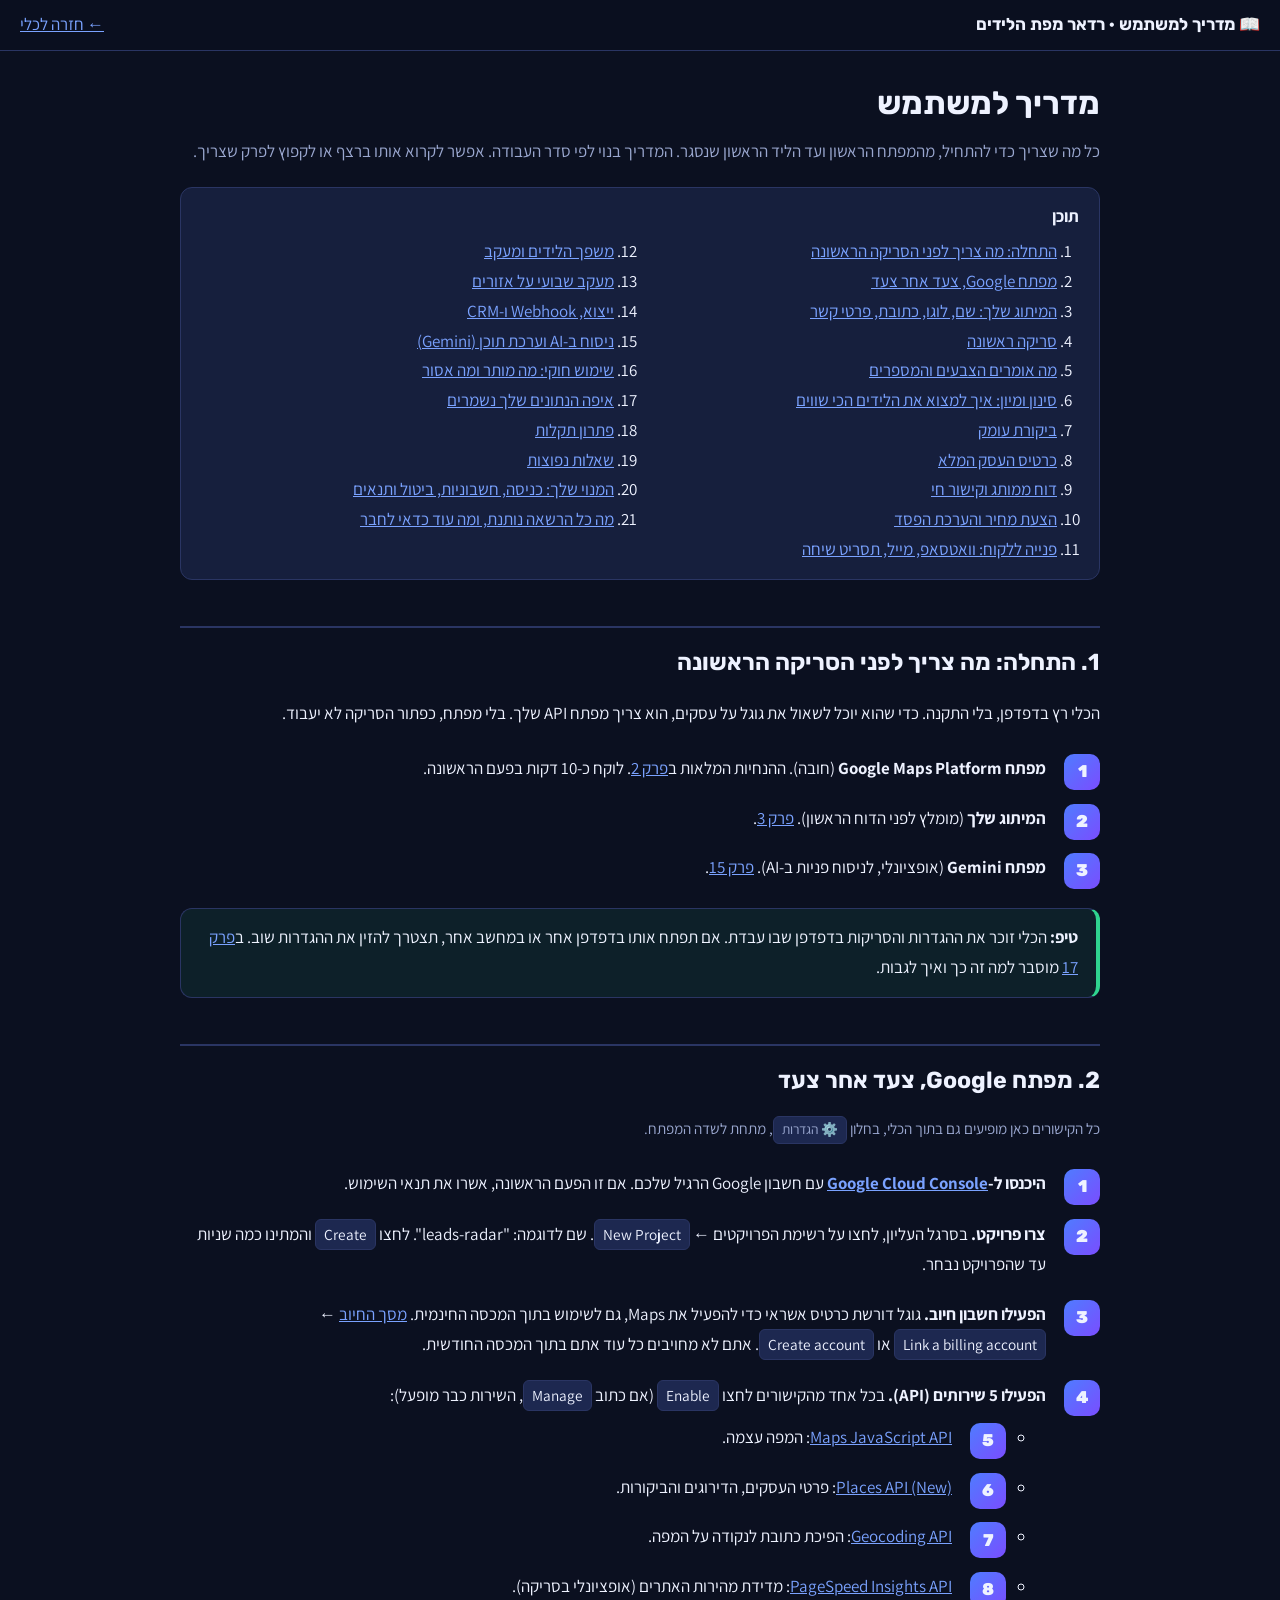
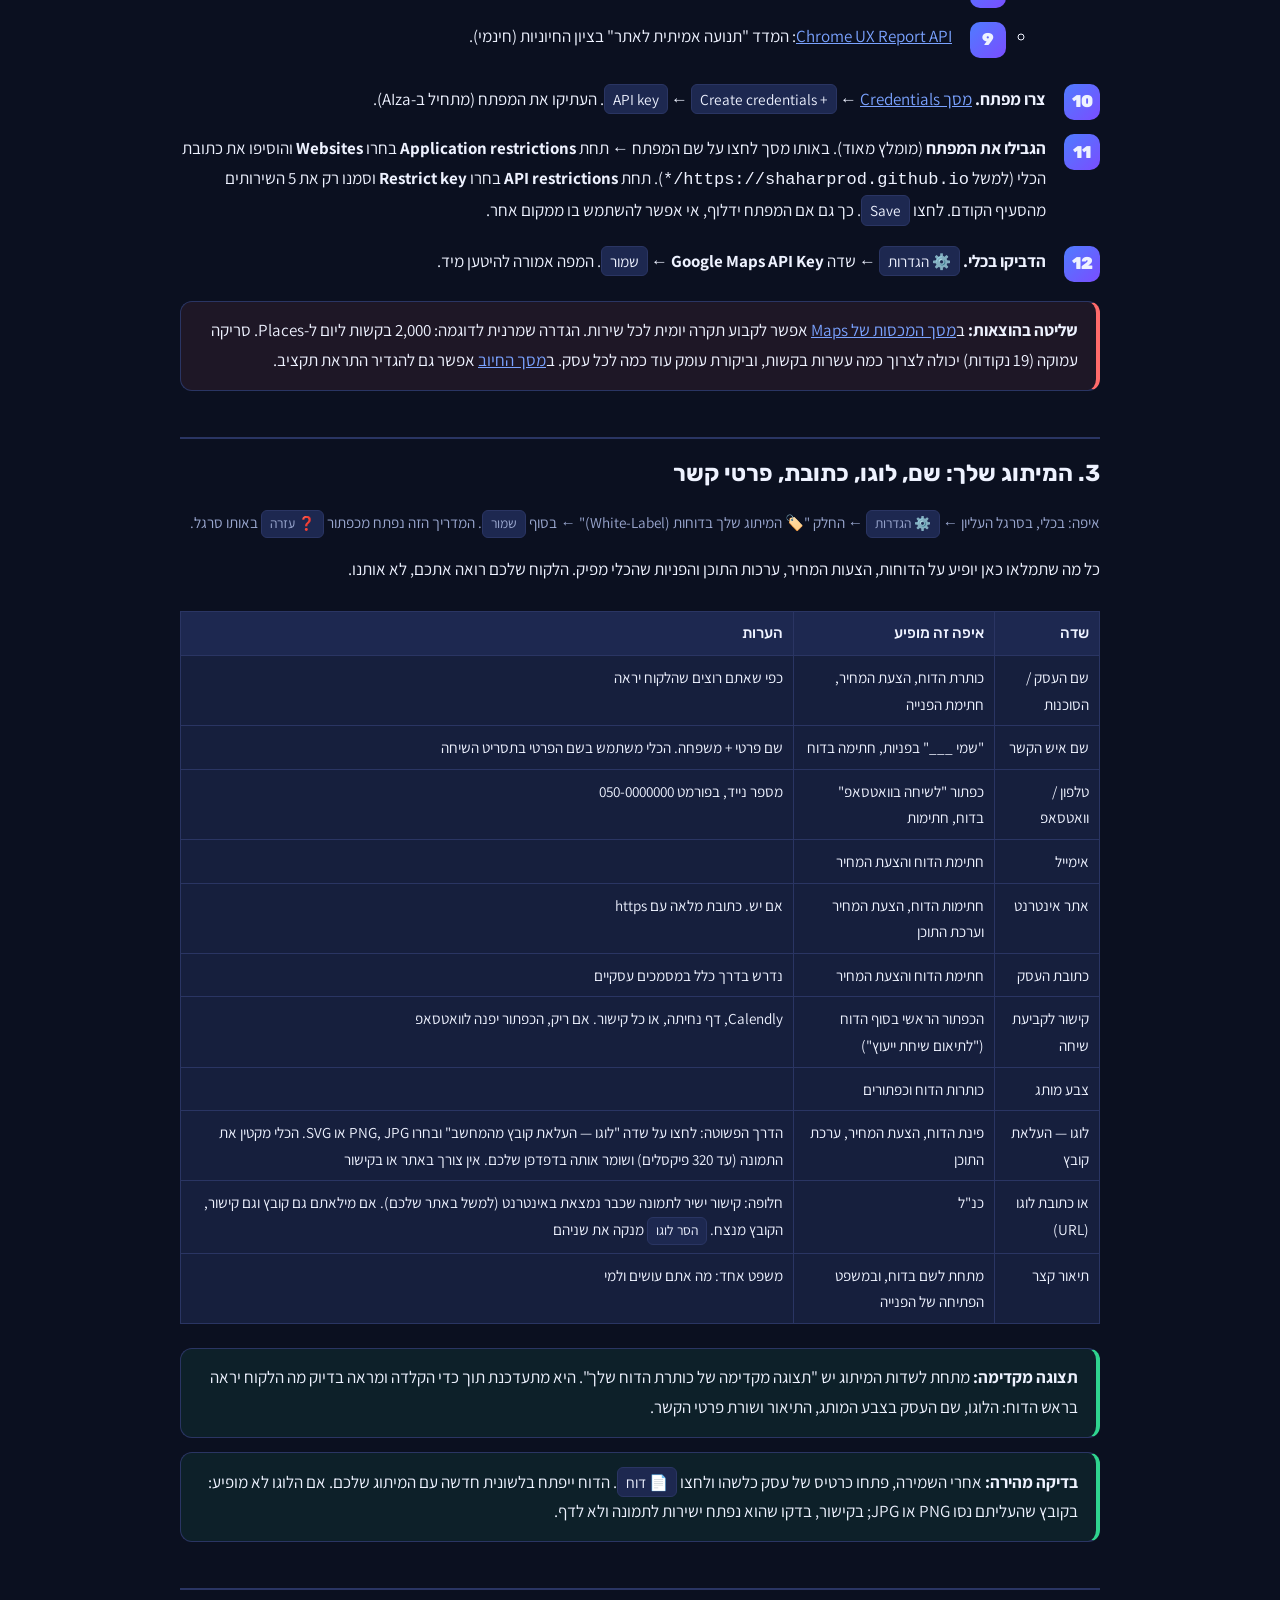
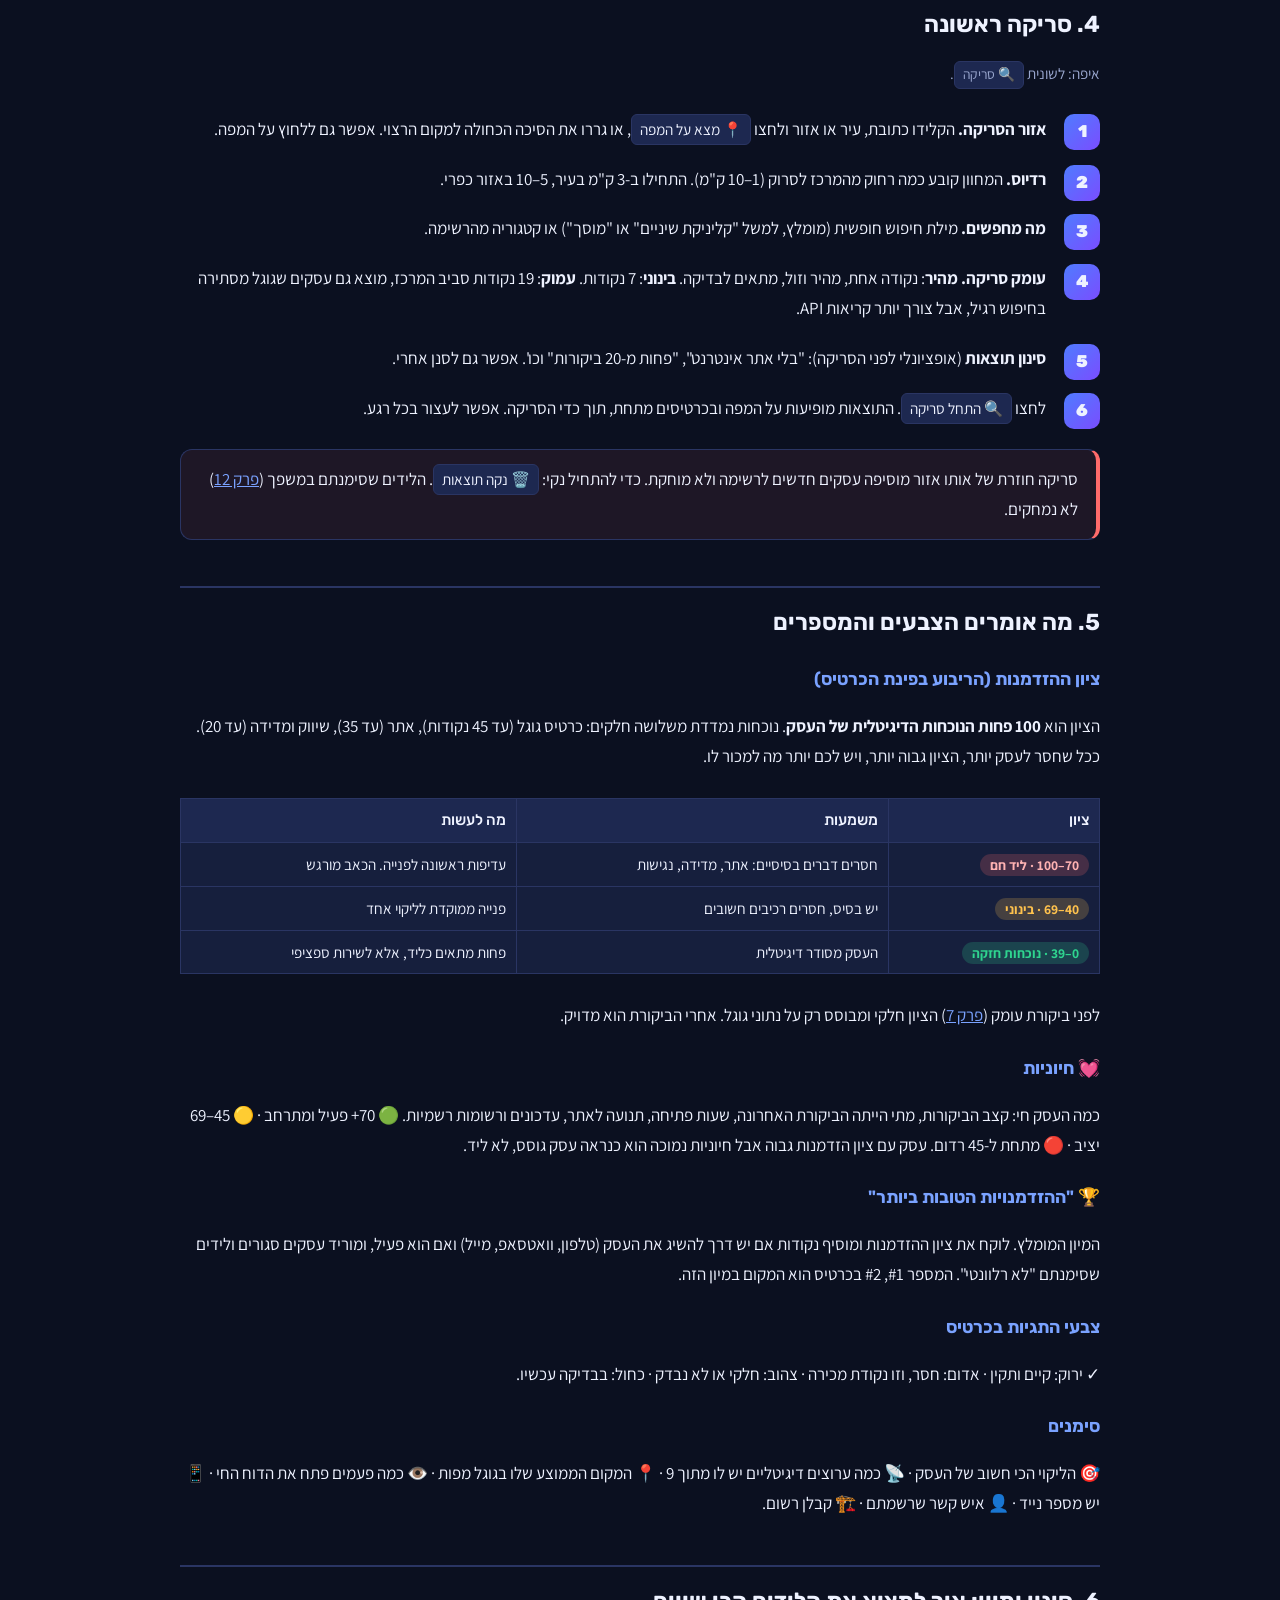
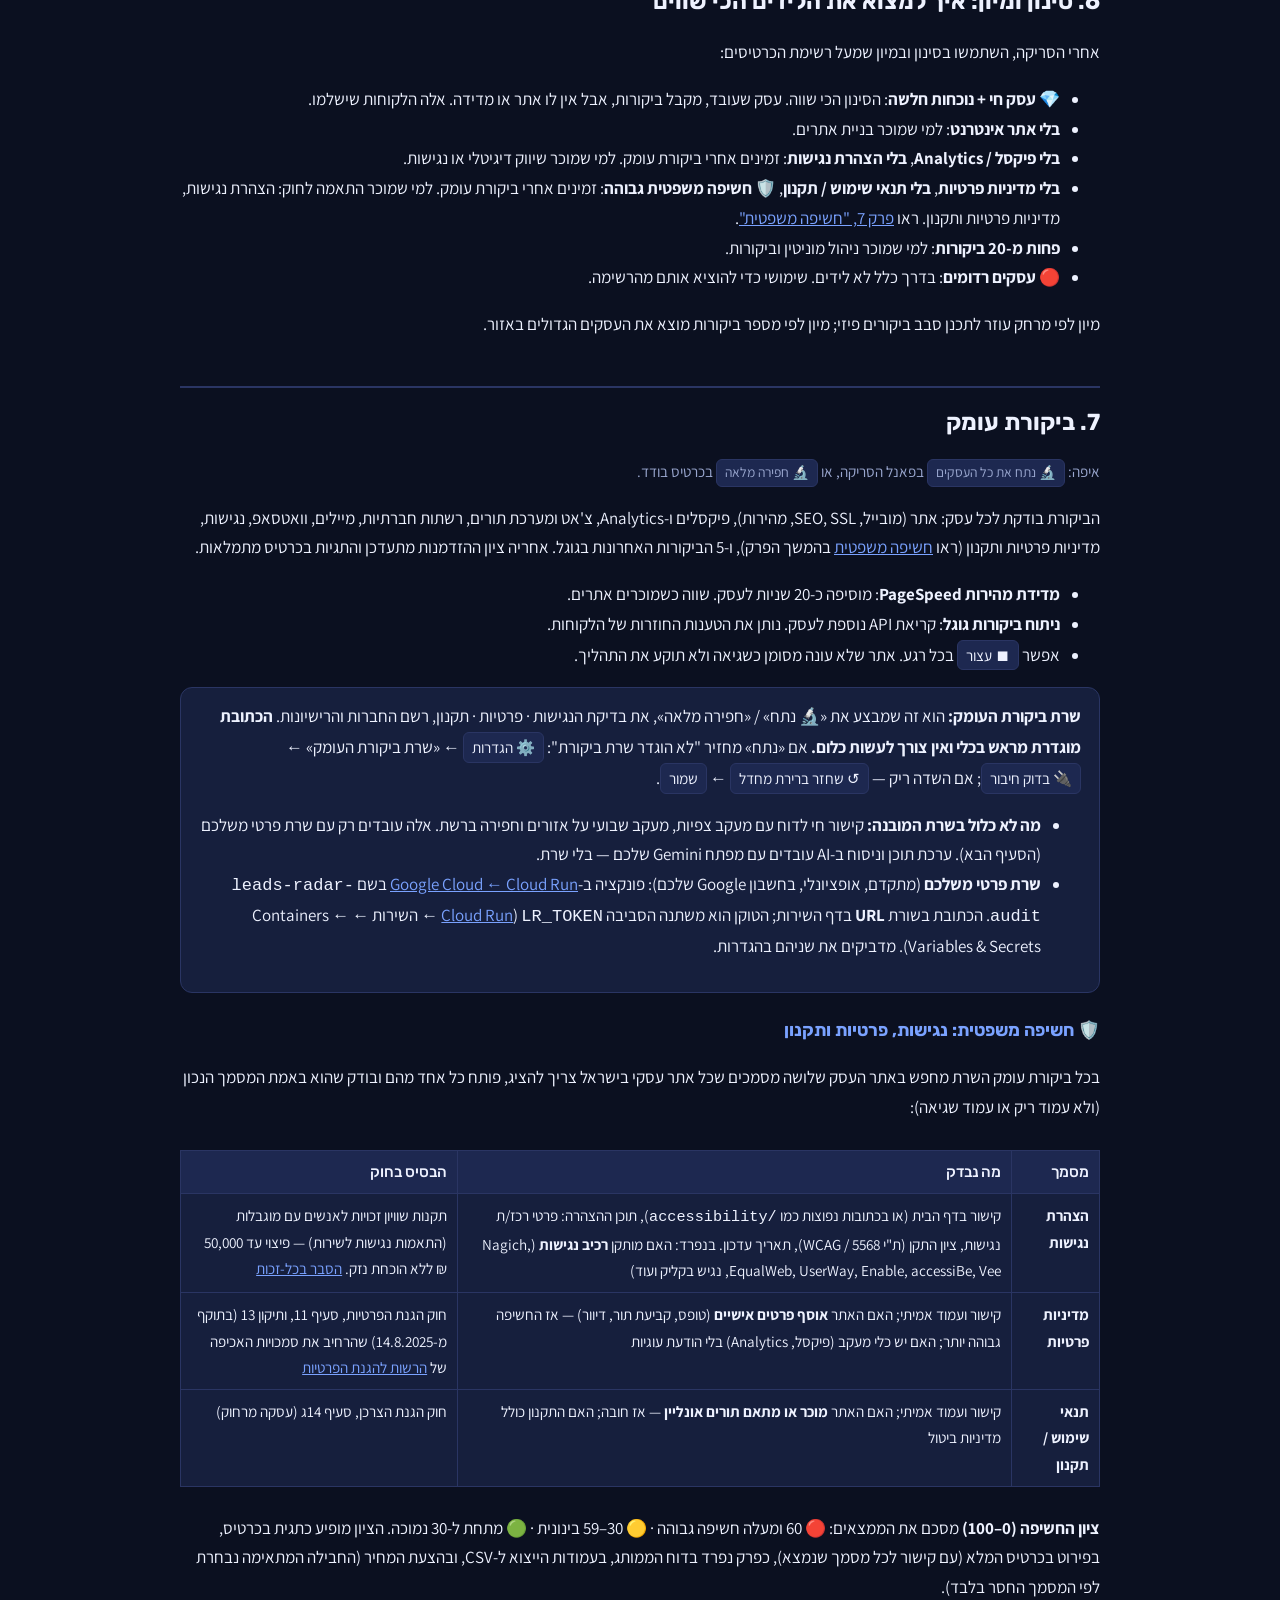
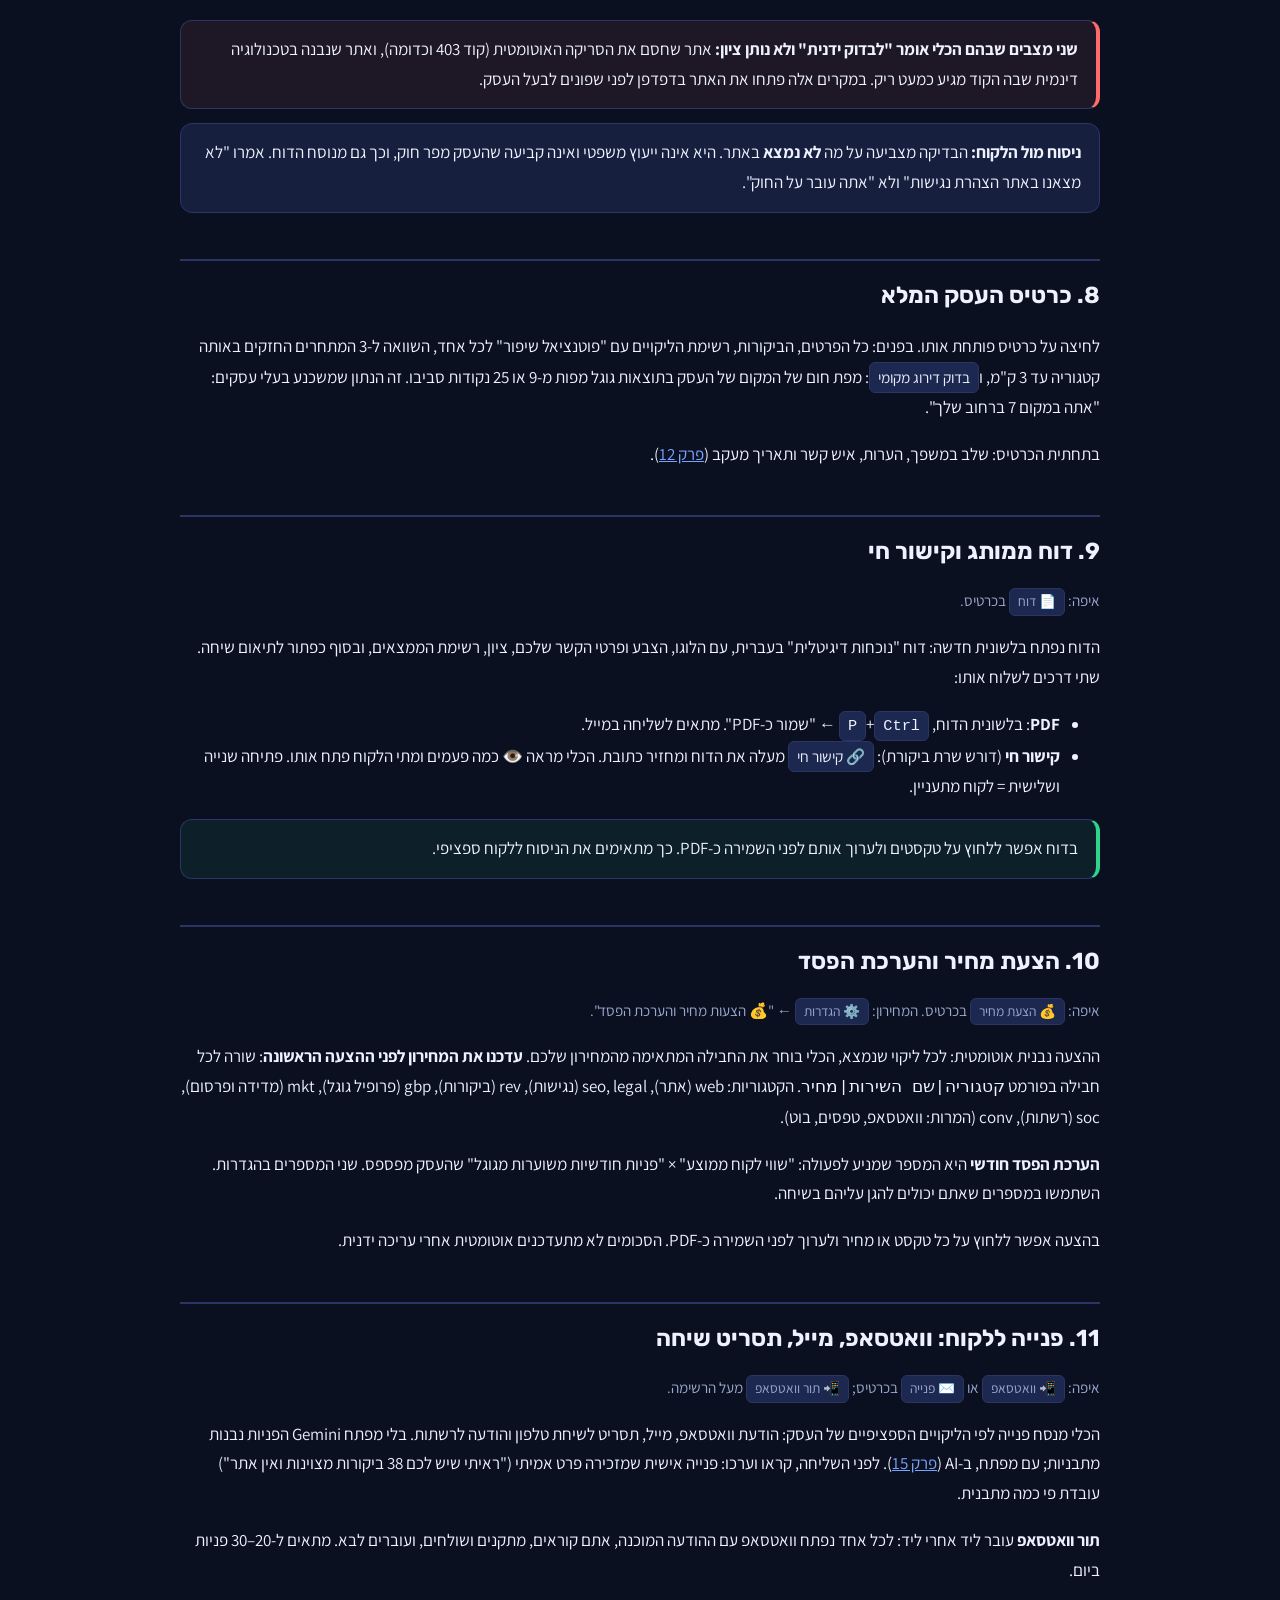
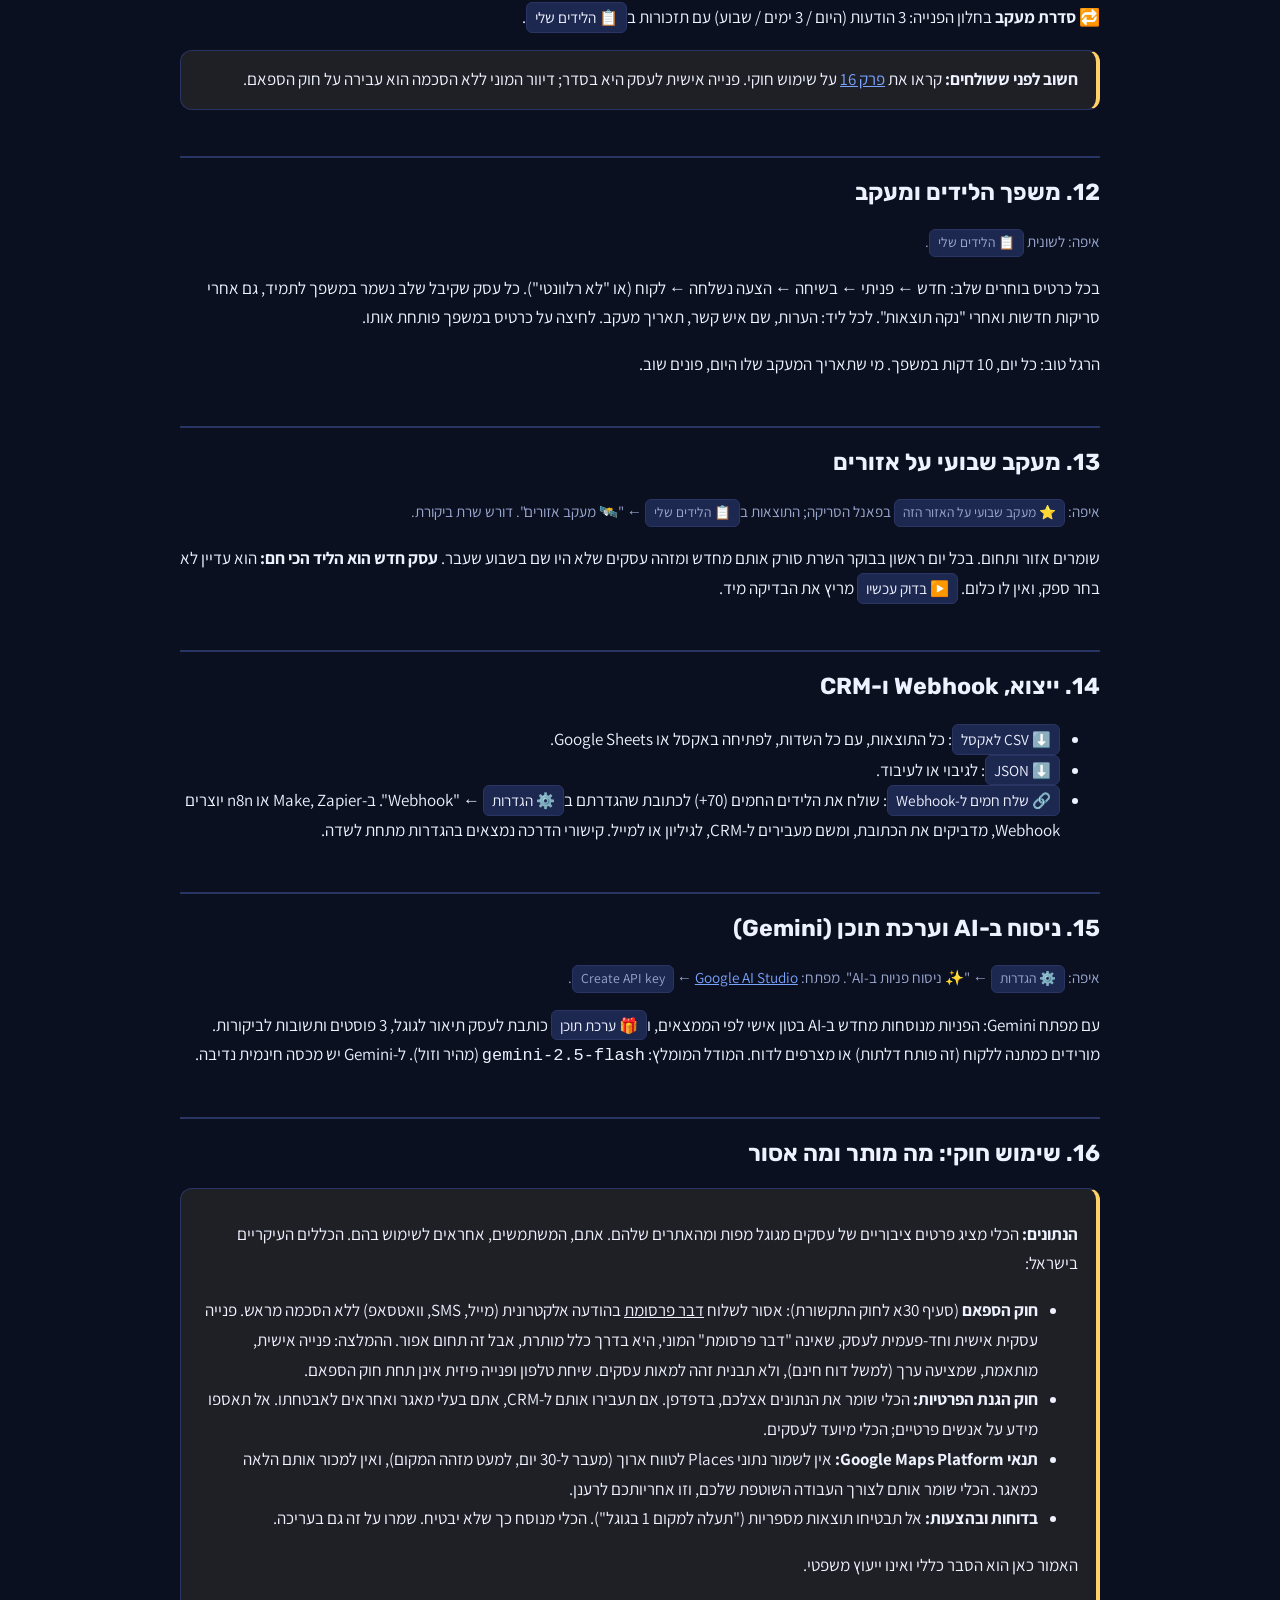
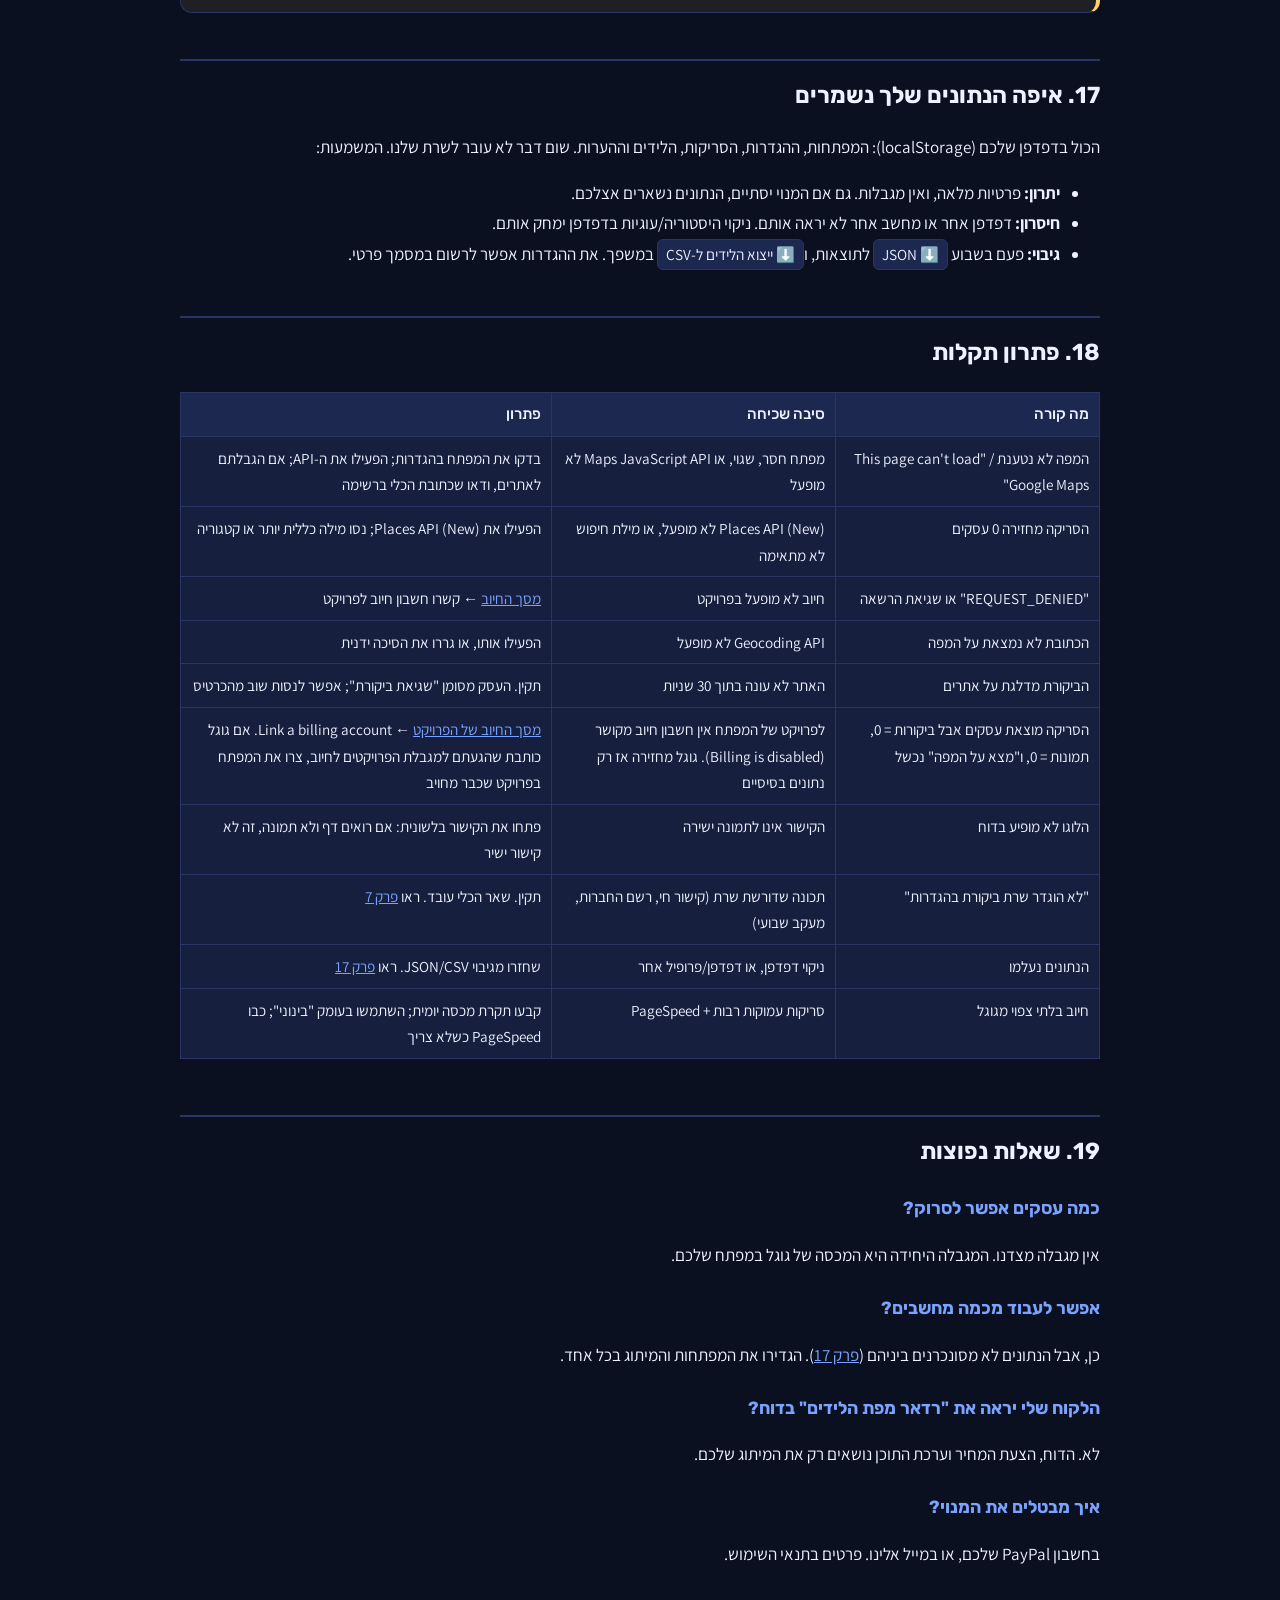
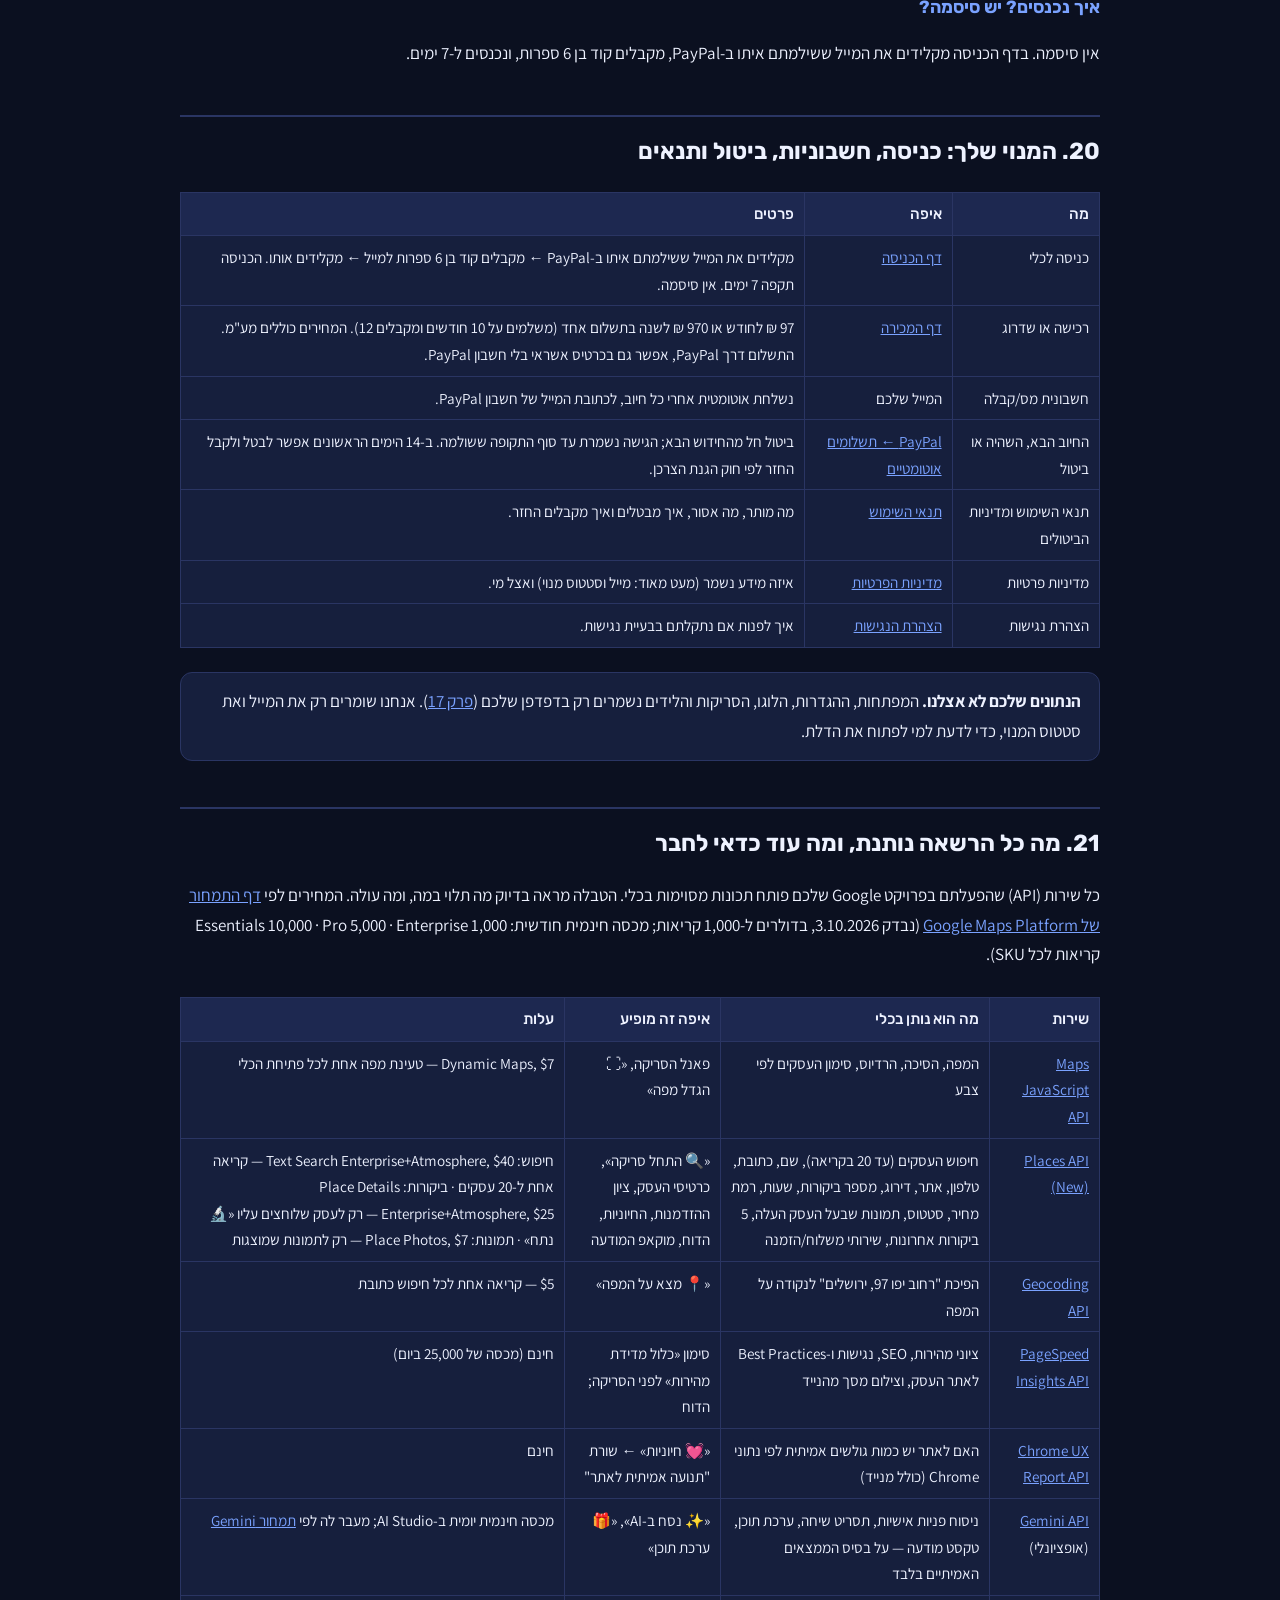
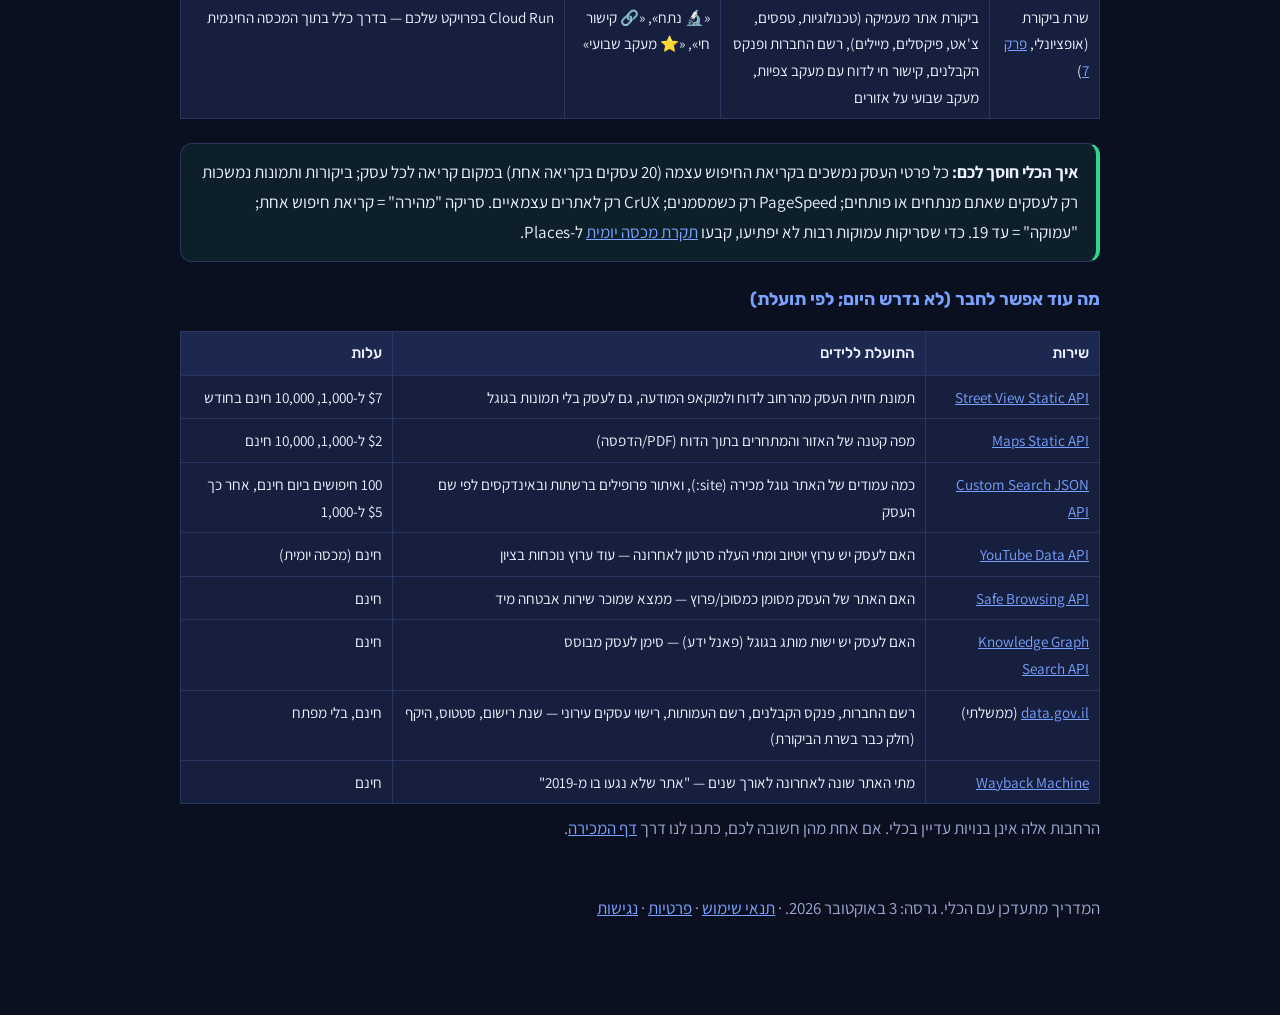
==== help.html @ a4ab04d0 "Settings: no customer tokens - token field moved under 'private server (advanced)', wording for live" ====
<!DOCTYPE html>
<html lang="he" dir="rtl">
<head>
<meta charset="UTF-8">
<meta name="viewport" content="width=device-width, initial-scale=1">
<title>מדריך למשתמש — רדאר מפת הלידים</title>
<link href="https://fonts.googleapis.com/css2?family=Rubik:wght@500;700;900&family=Assistant:wght@400;600;700&display=swap" rel="stylesheet">
<style>
:root{--bg:#0b1020;--bg2:#121935;--card:#161f3d;--card2:#1d2850;--line:#2a3563;--txt:#eef2ff;--mut:#9aa7cf;--acc:#4f7cff;--acc2:#7aa2ff;--good:#2fd48f;--warn:#ffc24d;--bad:#ff6b6b;--gold:#ffd166}
*{box-sizing:border-box}html{scroll-behavior:smooth}
body{margin:0;background:var(--bg);color:var(--txt);font-family:"Assistant","Segoe UI",Arial,sans-serif;font-size:17px;line-height:1.75}
a{color:var(--acc2)}
.wrap{max-width:960px;margin:0 auto;padding:24px 20px 80px}
h1{font-family:"Rubik";font-size:2rem;margin:0 0 6px}
h2{font-family:"Rubik";font-size:1.45rem;margin:46px 0 10px;padding-top:14px;border-top:2px solid var(--line)}
h3{font-family:"Rubik";font-size:1.1rem;margin:22px 0 6px;color:var(--acc2)}
.sub{color:var(--mut);margin:0 0 18px}
nav.toc{background:var(--card);border:1px solid var(--line);border-radius:12px;padding:14px 20px;margin:20px 0 10px}
nav.toc ol{margin:6px 0 0;padding-inline-start:22px;columns:2;column-gap:30px}
nav.toc li{break-inside:avoid}
.box{background:var(--card);border:1px solid var(--line);border-radius:12px;padding:14px 18px;margin:14px 0}
.tip{border-inline-start:4px solid var(--good);background:rgba(47,212,143,.08)}
.warn{border-inline-start:4px solid var(--bad);background:rgba(255,107,107,.08)}
.law{border-inline-start:4px solid var(--gold);background:rgba(255,209,102,.08)}
kbd,.btn{display:inline-block;padding:1px 8px;border:1px solid var(--line);border-radius:6px;background:var(--card2);font-size:.9em;white-space:nowrap}
.where{color:var(--mut);font-size:.95rem}
table{width:100%;border-collapse:collapse;background:var(--card);font-size:.95rem;margin:10px 0}
th,td{border:1px solid var(--line);padding:8px 10px;text-align:right;vertical-align:top}
th{background:var(--card2);font-family:"Rubik";font-weight:500}
.scroll{overflow-x:auto}
.pill{padding:2px 10px;border-radius:999px;font-size:.85rem;font-weight:700}
.pill.r{background:rgba(255,107,107,.2);color:#ffb3b3}.pill.y{background:rgba(255,194,77,.2);color:var(--warn)}.pill.g{background:rgba(47,212,143,.2);color:var(--good)}
ol.steps{counter-reset:s;list-style:none;padding:0}
ol.steps li{position:relative;padding:8px 54px 8px 0;margin:4px 0}
ol.steps li::before{counter-increment:s;content:counter(s);position:absolute;right:0;top:8px;width:36px;height:36px;border-radius:10px;background:linear-gradient(135deg,#4f7cff,#7a4dff);display:grid;place-items:center;font-family:"Rubik";font-weight:900}
.top{position:sticky;top:0;background:rgba(11,16,32,.9);backdrop-filter:blur(8px);border-bottom:1px solid var(--line);padding:10px 20px;display:flex;justify-content:space-between;align-items:center;z-index:5}
.top b{font-family:"Rubik"}
@media (max-width:600px){nav.toc ol{columns:1}}
@media print{body{background:#fff;color:#111}.top{display:none}.box{border:1px solid #ccc}}
</style>
</head>
<body>
<div class="top"><b>📖 מדריך למשתמש · רדאר מפת הלידים</b><a href="./" target="_top">← חזרה לכלי</a></div>
<div class="wrap">
<h1>מדריך למשתמש</h1>
<p class="sub">כל מה שצריך כדי להתחיל, מהמפתח הראשון ועד הליד הראשון שנסגר. המדריך בנוי לפי סדר העבודה. אפשר לקרוא אותו ברצף או לקפוץ לפרק שצריך.</p>

<nav class="toc"><strong>תוכן</strong><ol>
<li><a href="#start">התחלה: מה צריך לפני הסריקה הראשונה</a></li>
<li><a href="#keys">מפתח Google, צעד אחר צעד</a></li>
<li><a href="#brand">המיתוג שלך: שם, לוגו, כתובת, פרטי קשר</a></li>
<li><a href="#scan">סריקה ראשונה</a></li>
<li><a href="#legend">מה אומרים הצבעים והמספרים</a></li>
<li><a href="#filters">סינון ומיון: איך למצוא את הלידים הכי שווים</a></li>
<li><a href="#audit">ביקורת עומק</a></li>
<li><a href="#card">כרטיס העסק המלא</a></li>
<li><a href="#report">דוח ממותג וקישור חי</a></li>
<li><a href="#quote">הצעת מחיר והערכת הפסד</a></li>
<li><a href="#outreach">פנייה ללקוח: וואטסאפ, מייל, תסריט שיחה</a></li>
<li><a href="#funnel">משפך הלידים ומעקב</a></li>
<li><a href="#weekly">מעקב שבועי על אזורים</a></li>
<li><a href="#export">ייצוא, Webhook ו-CRM</a></li>
<li><a href="#ai">ניסוח ב-AI וערכת תוכן (Gemini)</a></li>
<li><a href="#law">שימוש חוקי: מה מותר ומה אסור</a></li>
<li><a href="#data">איפה הנתונים שלך נשמרים</a></li>
<li><a href="#trouble">פתרון תקלות</a></li>
<li><a href="#faq">שאלות נפוצות</a></li>
<li><a href="#account">המנוי שלך: כניסה, חשבוניות, ביטול ותנאים</a></li>
<li><a href="#apis">מה כל הרשאה נותנת, ומה עוד כדאי לחבר</a></li>
</ol></nav>

<h2 id="start">1. התחלה: מה צריך לפני הסריקה הראשונה</h2>
<p>הכלי רץ בדפדפן, בלי התקנה. כדי שהוא יוכל לשאול את גוגל על עסקים, הוא צריך מפתח API שלך. בלי מפתח, כפתור הסריקה לא יעבוד.</p>
<ol class="steps">
<li><b>מפתח Google Maps Platform</b> (חובה). ההנחיות המלאות ב<a href="#keys">פרק 2</a>. לוקח כ-10 דקות בפעם הראשונה.</li>
<li><b>המיתוג שלך</b> (מומלץ לפני הדוח הראשון). <a href="#brand">פרק 3</a>.</li>
<li><b>מפתח Gemini</b> (אופציונלי, לניסוח פניות ב-AI). <a href="#ai">פרק 15</a>.</li>
</ol>
<div class="box tip"><b>טיפ:</b> הכלי זוכר את ההגדרות והסריקות בדפדפן שבו עבדת. אם תפתח אותו בדפדפן אחר או במחשב אחר, תצטרך להזין את ההגדרות שוב. ב<a href="#data">פרק 17</a> מוסבר למה זה כך ואיך לגבות.</div>

<h2 id="keys">2. מפתח Google, צעד אחר צעד</h2>
<p class="where">כל הקישורים כאן מופיעים גם בתוך הכלי, בחלון <span class="btn">⚙️ הגדרות</span>, מתחת לשדה המפתח.</p>
<ol class="steps">
<li><b>היכנסו ל-<a href="https://console.cloud.google.com/" target="_blank" rel="noopener">Google Cloud Console</a></b> עם חשבון Google הרגיל שלכם. אם זו הפעם הראשונה, אשרו את תנאי השימוש.</li>
<li><b>צרו פרויקט.</b> בסרגל העליון, לחצו על רשימת הפרויקטים ← <span class="btn">New Project</span>. שם לדוגמה: "leads-radar". לחצו <span class="btn">Create</span> והמתינו כמה שניות עד שהפרויקט נבחר.</li>
<li><b>הפעילו חשבון חיוב.</b> גוגל דורשת כרטיס אשראי כדי להפעיל את Maps, גם לשימוש בתוך המכסה החינמית. <a href="https://console.cloud.google.com/billing" target="_blank" rel="noopener">מסך החיוב</a> ← <span class="btn">Link a billing account</span> או <span class="btn">Create account</span>. אתם לא מחויבים כל עוד אתם בתוך המכסה החודשית.</li>
<li><b>הפעילו 5 שירותים (API).</b> בכל אחד מהקישורים לחצו <span class="btn">Enable</span> (אם כתוב <span class="btn">Manage</span>, השירות כבר מופעל):
  <ul>
  <li><a href="https://console.cloud.google.com/apis/library/maps-backend.googleapis.com" target="_blank" rel="noopener">Maps JavaScript API</a>: המפה עצמה.</li>
  <li><a href="https://console.cloud.google.com/apis/library/places.googleapis.com" target="_blank" rel="noopener">Places API (New)</a>: פרטי העסקים, הדירוגים והביקורות.</li>
  <li><a href="https://console.cloud.google.com/apis/library/geocoding-backend.googleapis.com" target="_blank" rel="noopener">Geocoding API</a>: הפיכת כתובת לנקודה על המפה.</li>
  <li><a href="https://console.cloud.google.com/apis/library/pagespeedonline.googleapis.com" target="_blank" rel="noopener">PageSpeed Insights API</a>: מדידת מהירות האתרים (אופציונלי בסריקה).</li>
  <li><a href="https://console.cloud.google.com/apis/library/chromeuxreport.googleapis.com" target="_blank" rel="noopener">Chrome UX Report API</a>: המדד "תנועה אמיתית לאתר" בציון החיוניות (חינמי).</li>
  </ul></li>
<li><b>צרו מפתח.</b> <a href="https://console.cloud.google.com/apis/credentials" target="_blank" rel="noopener">מסך Credentials</a> ← <span class="btn">+ Create credentials</span> ← <span class="btn">API key</span>. העתיקו את המפתח (מתחיל ב-AIza).</li>
<li><b>הגבילו את המפתח</b> (מומלץ מאוד). באותו מסך לחצו על שם המפתח ← תחת <b>Application restrictions</b> בחרו <b>Websites</b> והוסיפו את כתובת הכלי (למשל <code>https://shaharprod.github.io/*</code>). תחת <b>API restrictions</b> בחרו <b>Restrict key</b> וסמנו רק את 5 השירותים מהסעיף הקודם. לחצו <span class="btn">Save</span>. כך גם אם המפתח ידלוף, אי אפשר להשתמש בו ממקום אחר.</li>
<li><b>הדביקו בכלי.</b> <span class="btn">⚙️ הגדרות</span> ← שדה <b>Google Maps API Key</b> ← <span class="btn">שמור</span>. המפה אמורה להיטען מיד.</li>
</ol>
<div class="box warn"><b>שליטה בהוצאות:</b> ב<a href="https://console.cloud.google.com/google/maps-apis/quotas" target="_blank" rel="noopener">מסך המכסות של Maps</a> אפשר לקבוע תקרה יומית לכל שירות. הגדרה שמרנית לדוגמה: 2,000 בקשות ליום ל-Places. סריקה עמוקה (19 נקודות) יכולה לצרוך כמה עשרות בקשות, וביקורת עומק עוד כמה לכל עסק. ב<a href="https://console.cloud.google.com/billing" target="_blank" rel="noopener">מסך החיוב</a> אפשר גם להגדיר התראת תקציב.</div>

<h2 id="brand">3. המיתוג שלך: שם, לוגו, כתובת, פרטי קשר</h2>
<p class="where">איפה: בכלי, בסרגל העליון ← <span class="btn">⚙️ הגדרות</span> ← החלק "🏷️ המיתוג שלך בדוחות (White-Label)" ← בסוף <span class="btn">שמור</span>. המדריך הזה נפתח מכפתור <span class="btn">❓ עזרה</span> באותו סרגל.</p>
<p>כל מה שתמלאו כאן יופיע על הדוחות, הצעות המחיר, ערכות התוכן והפניות שהכלי מפיק. הלקוח שלכם רואה אתכם, לא אותנו.</p>
<div class="scroll"><table>
<tr><th>שדה</th><th>איפה זה מופיע</th><th>הערות</th></tr>
<tr><td>שם העסק / הסוכנות</td><td>כותרת הדוח, הצעת המחיר, חתימת הפנייה</td><td>כפי שאתם רוצים שהלקוח יראה</td></tr>
<tr><td>שם איש הקשר</td><td>"שמי ___" בפניות, חתימה בדוח</td><td>שם פרטי + משפחה. הכלי משתמש בשם הפרטי בתסריט השיחה</td></tr>
<tr><td>טלפון / וואטסאפ</td><td>כפתור "לשיחה בוואטסאפ" בדוח, חתימות</td><td>מספר נייד, בפורמט 050-0000000</td></tr>
<tr><td>אימייל</td><td>חתימת הדוח והצעת המחיר</td><td></td></tr>
<tr><td>אתר אינטרנט</td><td>חתימות הדוח, הצעת המחיר וערכת התוכן</td><td>אם יש. כתובת מלאה עם https</td></tr>
<tr><td>כתובת העסק</td><td>חתימת הדוח והצעת המחיר</td><td>נדרש בדרך כלל במסמכים עסקיים</td></tr>
<tr><td>קישור לקביעת שיחה</td><td>הכפתור הראשי בסוף הדוח ("לתיאום שיחת ייעוץ")</td><td>Calendly, דף נחיתה, או כל קישור. אם ריק, הכפתור יפנה לוואטסאפ</td></tr>
<tr><td>צבע מותג</td><td>כותרות הדוח וכפתורים</td><td></td></tr>
<tr><td>לוגו — העלאת קובץ</td><td>פינת הדוח, הצעת המחיר, ערכת התוכן</td><td>הדרך הפשוטה: לחצו על שדה "לוגו — העלאת קובץ מהמחשב" ובחרו PNG, JPG או SVG. הכלי מקטין את התמונה (עד 320 פיקסלים) ושומר אותה בדפדפן שלכם. אין צורך באתר או בקישור</td></tr>
<tr><td>או כתובת לוגו (URL)</td><td>כנ"ל</td><td>חלופה: קישור ישיר לתמונה שכבר נמצאת באינטרנט (למשל באתר שלכם). אם מילאתם גם קובץ וגם קישור, הקובץ מנצח. <span class="btn">הסר לוגו</span> מנקה את שניהם</td></tr>
<tr><td>תיאור קצר</td><td>מתחת לשם בדוח, ובמשפט הפתיחה של הפנייה</td><td>משפט אחד: מה אתם עושים ולמי</td></tr>
</table></div>
<div class="box tip"><b>תצוגה מקדימה:</b> מתחת לשדות המיתוג יש "תצוגה מקדימה של כותרת הדוח שלך". היא מתעדכנת תוך כדי הקלדה ומראה בדיוק מה הלקוח יראה בראש הדוח: הלוגו, שם העסק בצבע המותג, התיאור ושורת פרטי הקשר.</div>
<div class="box tip"><b>בדיקה מהירה:</b> אחרי השמירה, פתחו כרטיס של עסק כלשהו ולחצו <span class="btn">📄 דוח</span>. הדוח ייפתח בלשונית חדשה עם המיתוג שלכם. אם הלוגו לא מופיע: בקובץ שהעליתם נסו PNG או JPG; בקישור, בדקו שהוא נפתח ישירות לתמונה ולא לדף.</div>

<h2 id="scan">4. סריקה ראשונה</h2>
<p class="where">איפה: לשונית <span class="btn">🔍 סריקה</span>.</p>
<ol class="steps">
<li><b>אזור הסריקה.</b> הקלידו כתובת, עיר או אזור ולחצו <span class="btn">📍 מצא על המפה</span>, או גררו את הסיכה הכחולה למקום הרצוי. אפשר גם ללחוץ על המפה.</li>
<li><b>רדיוס.</b> המחוון קובע כמה רחוק מהמרכז לסרוק (1–10 ק"מ). התחילו ב-3 ק"מ בעיר, 5–10 באזור כפרי.</li>
<li><b>מה מחפשים.</b> מילת חיפוש חופשית (מומלץ, למשל "קליניקת שיניים" או "מוסך") או קטגוריה מהרשימה.</li>
<li><b>עומק סריקה.</b> <b>מהיר</b>: נקודה אחת, מהיר וזול, מתאים לבדיקה. <b>בינוני</b>: 7 נקודות. <b>עמוק</b>: 19 נקודות סביב המרכז, מוצא גם עסקים שגוגל מסתירה בחיפוש רגיל, אבל צורך יותר קריאות API.</li>
<li><b>סינון תוצאות</b> (אופציונלי לפני הסריקה): "בלי אתר אינטרנט", "פחות מ-20 ביקורות" וכו'. אפשר גם לסנן אחרי.</li>
<li>לחצו <span class="btn">🔍 התחל סריקה</span>. התוצאות מופיעות על המפה ובכרטיסים מתחת, תוך כדי הסריקה. אפשר לעצור בכל רגע.</li>
</ol>
<div class="box warn">סריקה חוזרת של אותו אזור מוסיפה עסקים חדשים לרשימה ולא מוחקת. כדי להתחיל נקי: <span class="btn">🗑️ נקה תוצאות</span>. הלידים שסימנתם במשפך (<a href="#funnel">פרק 12</a>) לא נמחקים.</div>

<h2 id="legend">5. מה אומרים הצבעים והמספרים</h2>
<h3>ציון ההזדמנות (הריבוע בפינת הכרטיס)</h3>
<p>הציון הוא <b>100 פחות הנוכחות הדיגיטלית של העסק</b>. נוכחות נמדדת משלושה חלקים: כרטיס גוגל (עד 45 נקודות), אתר (עד 35), שיווק ומדידה (עד 20). ככל שחסר לעסק יותר, הציון גבוה יותר, ויש לכם יותר מה למכור לו.</p>
<div class="scroll"><table>
<tr><th>ציון</th><th>משמעות</th><th>מה לעשות</th></tr>
<tr><td><span class="pill r">70–100 · ליד חם</span></td><td>חסרים דברים בסיסיים: אתר, מדידה, נגישות</td><td>עדיפות ראשונה לפנייה. הכאב מורגש</td></tr>
<tr><td><span class="pill y">40–69 · בינוני</span></td><td>יש בסיס, חסרים רכיבים חשובים</td><td>פנייה ממוקדת לליקוי אחד</td></tr>
<tr><td><span class="pill g">0–39 · נוכחות חזקה</span></td><td>העסק מסודר דיגיטלית</td><td>פחות מתאים כליד, אלא לשירות ספציפי</td></tr>
</table></div>
<p>לפני ביקורת עומק (<a href="#audit">פרק 7</a>) הציון חלקי ומבוסס רק על נתוני גוגל. אחרי הביקורת הוא מדויק.</p>
<h3>💓 חיוניות</h3>
<p>כמה העסק חי: קצב הביקורות, מתי הייתה הביקורת האחרונה, שעות פתיחה, תנועה לאתר, עדכונים ורשומות רשמיות. 🟢 70+ פעיל ומתרחב · 🟡 45–69 יציב · 🔴 מתחת ל-45 רדום. עסק עם ציון הזדמנות גבוה אבל חיוניות נמוכה הוא כנראה עסק גוסס, לא ליד.</p>
<h3>🏆 "ההזדמנויות הטובות ביותר"</h3>
<p>המיון המומלץ. לוקח את ציון ההזדמנות ומוסיף נקודות אם יש דרך להשיג את העסק (טלפון, וואטסאפ, מייל) ואם הוא פעיל, ומוריד עסקים סגורים ולידים שסימנתם "לא רלוונטי". המספר #1, #2 בכרטיס הוא המקום במיון הזה.</p>
<h3>צבעי התגיות בכרטיס</h3>
<p>✓ ירוק: קיים ותקין · אדום: חסר, וזו נקודת מכירה · צהוב: חלקי או לא נבדק · כחול: בבדיקה עכשיו.</p>
<h3>סימנים</h3>
<p>🎯 הליקוי הכי חשוב של העסק · 📡 כמה ערוצים דיגיטליים יש לו מתוך 9 · 📍 המקום הממוצע שלו בגוגל מפות · 👁️ כמה פעמים פתח את הדוח החי · 📱 יש מספר נייד · 👤 איש קשר שרשמתם · 🏗️ קבלן רשום.</p>

<h2 id="filters">6. סינון ומיון: איך למצוא את הלידים הכי שווים</h2>
<p>אחרי הסריקה, השתמשו בסינון ובמיון שמעל רשימת הכרטיסים:</p>
<ul>
<li><b>💎 עסק חי + נוכחות חלשה</b>: הסינון הכי שווה. עסק שעובד, מקבל ביקורות, אבל אין לו אתר או מדידה. אלה הלקוחות שישלמו.</li>
<li><b>בלי אתר אינטרנט</b>: למי שמוכר בניית אתרים.</li>
<li><b>בלי פיקסל / Analytics</b>, <b>בלי הצהרת נגישות</b>: זמינים אחרי ביקורת עומק. למי שמוכר שיווק דיגיטלי או נגישות.</li>
<li><b>בלי מדיניות פרטיות</b>, <b>בלי תנאי שימוש / תקנון</b>, <b>🛡️ חשיפה משפטית גבוהה</b>: זמינים אחרי ביקורת עומק. למי שמוכר התאמה לחוק: הצהרת נגישות, מדיניות פרטיות ותקנון. ראו <a href="#legal-check">פרק 7, "חשיפה משפטית"</a>.</li>
<li><b>פחות מ-20 ביקורות</b>: למי שמוכר ניהול מוניטין וביקורות.</li>
<li><b>🔴 עסקים רדומים</b>: בדרך כלל לא לידים. שימושי כדי להוציא אותם מהרשימה.</li>
</ul>
<p>מיון לפי מרחק עוזר לתכנן סבב ביקורים פיזי; מיון לפי מספר ביקורות מוצא את העסקים הגדולים באזור.</p>

<h2 id="audit">7. ביקורת עומק</h2>
<p class="where">איפה: <span class="btn">🔬 נתח את כל העסקים</span> בפאנל הסריקה, או <span class="btn">🔬 חפירה מלאה</span> בכרטיס בודד.</p>
<p>הביקורת בודקת לכל עסק: אתר (מובייל, SEO, SSL, מהירות), פיקסלים ו-Analytics, צ'אט ומערכת תורים, רשתות חברתיות, מיילים, וואטסאפ, נגישות, מדיניות פרטיות ותקנון (ראו <a href="#legal-check">חשיפה משפטית</a> בהמשך הפרק), ו-5 הביקורות האחרונות בגוגל. אחריה ציון ההזדמנות מתעדכן והתגיות בכרטיס מתמלאות.</p>
<ul>
<li><b>מדידת מהירות PageSpeed</b>: מוסיפה כ-20 שניות לעסק. שווה כשמוכרים אתרים.</li>
<li><b>ניתוח ביקורות גוגל</b>: קריאת API נוספת לעסק. נותן את הטענות החוזרות של הלקוחות.</li>
<li>אפשר <span class="btn">⏹ עצור</span> בכל רגע. אתר שלא עונה מסומן כשגיאה ולא תוקע את התהליך.</li>
</ul>
<div class="box"><b>שרת ביקורת העומק:</b> הוא זה שמבצע את «🔬 נתח» / «חפירה מלאה», את בדיקת הנגישות · פרטיות · תקנון, רשם החברות והרישיונות. <b>הכתובת מוגדרת מראש בכלי ואין צורך לעשות כלום.</b> אם «נתח» מחזיר "לא הוגדר שרת ביקורת": <span class="btn">⚙️ הגדרות</span> ← «שרת ביקורת העומק» ← <span class="btn">🔌 בדוק חיבור</span>; אם השדה ריק — <span class="btn">↺ שחזר ברירת מחדל</span> ← <span class="btn">שמור</span>.
<ul>
<li><b>מה לא כלול בשרת המובנה:</b> קישור חי לדוח עם מעקב צפיות, מעקב שבועי על אזורים וחפירה ברשת. אלה עובדים רק עם שרת פרטי משלכם (הסעיף הבא). ערכת תוכן וניסוח ב-AI עובדים עם מפתח Gemini שלכם — בלי שרת.</li>
<li><b>שרת פרטי משלכם</b> (מתקדם, אופציונלי, בחשבון Google שלכם): פונקציה ב-<a href="https://console.cloud.google.com/run" target="_blank" rel="noopener">Google Cloud ← Cloud Run</a> בשם <code>leads-radar-audit</code>. הכתובת בשורת <b>URL</b> בדף השירות; הטוקן הוא משתנה הסביבה <code>LR_TOKEN</code> (<a href="https://console.cloud.google.com/run" target="_blank" rel="noopener">Cloud Run</a> ← השירות ← Containers ← Variables &amp; Secrets). מדביקים את שניהם בהגדרות.</li>
</ul></div>

<h3 id="legal-check">🛡️ חשיפה משפטית: נגישות, פרטיות ותקנון</h3>
<p>בכל ביקורת עומק השרת מחפש באתר העסק שלושה מסמכים שכל אתר עסקי בישראל צריך להציג, פותח כל אחד מהם ובודק שהוא באמת המסמך הנכון (ולא עמוד ריק או עמוד שגיאה):</p>
<div class="scroll"><table>
<tr><th>מסמך</th><th>מה נבדק</th><th>הבסיס בחוק</th></tr>
<tr><td><b>הצהרת נגישות</b></td><td>קישור בדף הבית (או בכתובות נפוצות כמו <code>/accessibility</code>), תוכן ההצהרה: פרטי רכז/ת נגישות, ציון התקן (ת"י 5568 / WCAG), תאריך עדכון. בנפרד: האם מותקן <b>רכיב נגישות</b> (Nagich, EqualWeb, UserWay, Enable, accessiBe, Vee, נגיש בקליק ועוד)</td><td>תקנות שוויון זכויות לאנשים עם מוגבלות (התאמות נגישות לשירות) — פיצוי עד 50,000 ₪ ללא הוכחת נזק. <a href="https://www.kolzchut.org.il/he/הנגשת_אתרי_אינטרנט_ואפליקציות_לאנשים_עם_מוגבלות" target="_blank" rel="noopener">הסבר בכל-זכות</a></td></tr>
<tr><td><b>מדיניות פרטיות</b></td><td>קישור ועמוד אמיתי; האם האתר <b>אוסף פרטים אישיים</b> (טופס, קביעת תור, דיוור) — אז החשיפה גבוהה יותר; האם יש כלי מעקב (פיקסל, Analytics) בלי הודעת עוגיות</td><td>חוק הגנת הפרטיות, סעיף 11, ותיקון 13 (בתוקף מ-14.8.2025) שהרחיב את סמכויות האכיפה של <a href="https://www.gov.il/he/departments/the_privacy_protection_authority" target="_blank" rel="noopener">הרשות להגנת הפרטיות</a></td></tr>
<tr><td><b>תנאי שימוש / תקנון</b></td><td>קישור ועמוד אמיתי; האם האתר <b>מוכר או מתאם תורים אונליין</b> — אז חובה; האם התקנון כולל מדיניות ביטול</td><td>חוק הגנת הצרכן, סעיף 14ג (עסקה מרחוק)</td></tr>
</table></div>
<p><b>ציון החשיפה (0–100)</b> מסכם את הממצאים: 🔴 60 ומעלה חשיפה גבוהה · 🟡 30–59 בינונית · 🟢 מתחת ל-30 נמוכה. הציון מופיע כתגית בכרטיס, בפירוט בכרטיס המלא (עם קישור לכל מסמך שנמצא), כפרק נפרד בדוח הממותג, בעמודות הייצוא ל-CSV, ובהצעת המחיר (החבילה המתאימה נבחרת לפי המסמך החסר בלבד).</p>
<div class="box warn"><b>שני מצבים שבהם הכלי אומר "לבדוק ידנית" ולא נותן ציון:</b> אתר שחסם את הסריקה האוטומטית (קוד 403 וכדומה), ואתר שנבנה בטכנולוגיה דינמית שבה הקוד מגיע כמעט ריק. במקרים אלה פתחו את האתר בדפדפן לפני שפונים לבעל העסק.</div>
<div class="box"><b>ניסוח מול הלקוח:</b> הבדיקה מצביעה על מה <b>לא נמצא</b> באתר. היא אינה ייעוץ משפטי ואינה קביעה שהעסק מפר חוק, וכך גם מנוסח הדוח. אמרו "לא מצאנו באתר הצהרת נגישות" ולא "אתה עובר על החוק".</div>

<h2 id="card">8. כרטיס העסק המלא</h2>
<p>לחיצה על כרטיס פותחת אותו. בפנים: כל הפרטים, הביקורות, רשימת הליקויים עם "פוטנציאל שיפור" לכל אחד, השוואה ל-3 המתחרים החזקים באותה קטגוריה עד 3 ק"מ, ו<span class="btn">בדוק דירוג מקומי</span>: מפת חום של המקום של העסק בתוצאות גוגל מפות מ-9 או 25 נקודות סביבו. זה הנתון שמשכנע בעלי עסקים: "אתה במקום 7 ברחוב שלך".</p>
<p>בתחתית הכרטיס: שלב במשפך, הערות, איש קשר ותאריך מעקב (<a href="#funnel">פרק 12</a>).</p>

<h2 id="report">9. דוח ממותג וקישור חי</h2>
<p class="where">איפה: <span class="btn">📄 דוח</span> בכרטיס.</p>
<p>הדוח נפתח בלשונית חדשה: דוח "נוכחות דיגיטלית" בעברית, עם הלוגו, הצבע ופרטי הקשר שלכם, ציון, רשימת הממצאים, ובסוף כפתור לתיאום שיחה. שתי דרכים לשלוח אותו:</p>
<ul>
<li><b>PDF</b>: בלשונית הדוח, <kbd>Ctrl</kbd>+<kbd>P</kbd> ← "שמור כ-PDF". מתאים לשליחה במייל.</li>
<li><b>קישור חי</b> (דורש שרת ביקורת): <span class="btn">🔗 קישור חי</span> מעלה את הדוח ומחזיר כתובת. הכלי מראה 👁️ כמה פעמים ומתי הלקוח פתח אותו. פתיחה שנייה ושלישית = לקוח מתעניין.</li>
</ul>
<div class="box tip">בדוח אפשר ללחוץ על טקסטים ולערוך אותם לפני השמירה כ-PDF. כך מתאימים את הניסוח ללקוח ספציפי.</div>

<h2 id="quote">10. הצעת מחיר והערכת הפסד</h2>
<p class="where">איפה: <span class="btn">💰 הצעת מחיר</span> בכרטיס. המחירון: <span class="btn">⚙️ הגדרות</span> ← "💰 הצעות מחיר והערכת הפסד".</p>
<p>ההצעה נבנית אוטומטית: לכל ליקוי שנמצא, הכלי בוחר את החבילה המתאימה מהמחירון שלכם. <b>עדכנו את המחירון לפני ההצעה הראשונה</b>: שורה לכל חבילה בפורמט <code>קטגוריה|שם השירות|מחיר</code>. הקטגוריות: web (אתר), seo, legal (נגישות), rev (ביקורות), gbp (פרופיל גוגל), mkt (מדידה ופרסום), soc (רשתות), conv (המרות: וואטסאפ, טפסים, בוט).</p>
<p><b>הערכת הפסד חודשי</b> היא המספר שמניע לפעולה: "שווי לקוח ממוצע" × "פניות חודשיות משוערות מגוגל" שהעסק מפספס. שני המספרים בהגדרות. השתמשו במספרים שאתם יכולים להגן עליהם בשיחה.</p>
<p>בהצעה אפשר ללחוץ על כל טקסט או מחיר ולערוך לפני השמירה כ-PDF. הסכומים לא מתעדכנים אוטומטית אחרי עריכה ידנית.</p>

<h2 id="outreach">11. פנייה ללקוח: וואטסאפ, מייל, תסריט שיחה</h2>
<p class="where">איפה: <span class="btn">📲 וואטסאפ</span> או <span class="btn">✉️ פנייה</span> בכרטיס; <span class="btn">📲 תור וואטסאפ</span> מעל הרשימה.</p>
<p>הכלי מנסח פנייה לפי הליקויים הספציפיים של העסק: הודעת וואטסאפ, מייל, תסריט לשיחת טלפון והודעה לרשתות. בלי מפתח Gemini הפניות נבנות מתבניות; עם מפתח, ב-AI (<a href="#ai">פרק 15</a>). לפני השליחה, קראו וערכו: פנייה אישית שמזכירה פרט אמיתי ("ראיתי שיש לכם 38 ביקורות מצוינות ואין אתר") עובדת פי כמה מתבנית.</p>
<p><b>תור וואטסאפ</b> עובר ליד אחרי ליד: לכל אחד נפתח וואטסאפ עם ההודעה המוכנה, אתם קוראים, מתקנים ושולחים, ועוברים לבא. מתאים ל-20–30 פניות ביום.</p>
<p><b>🔁 סדרת מעקב</b> בחלון הפנייה: 3 הודעות (היום / 3 ימים / שבוע) עם תזכורות ב<span class="btn">📋 הלידים שלי</span>.</p>
<div class="box law"><b>חשוב לפני ששולחים:</b> קראו את <a href="#law">פרק 16</a> על שימוש חוקי. פנייה אישית לעסק היא בסדר; דיוור המוני ללא הסכמה הוא עבירה על חוק הספאם.</div>

<h2 id="funnel">12. משפך הלידים ומעקב</h2>
<p class="where">איפה: לשונית <span class="btn">📋 הלידים שלי</span>.</p>
<p>בכל כרטיס בוחרים שלב: חדש ← פניתי ← בשיחה ← הצעה נשלחה ← לקוח (או "לא רלוונטי"). כל עסק שקיבל שלב נשמר במשפך לתמיד, גם אחרי סריקות חדשות ואחרי "נקה תוצאות". לכל ליד: הערות, שם איש קשר, תאריך מעקב. לחיצה על כרטיס במשפך פותחת אותו.</p>
<p>הרגל טוב: כל יום, 10 דקות במשפך. מי שתאריך המעקב שלו היום, פונים שוב.</p>

<h2 id="weekly">13. מעקב שבועי על אזורים</h2>
<p class="where">איפה: <span class="btn">⭐ מעקב שבועי על האזור הזה</span> בפאנל הסריקה; התוצאות ב<span class="btn">📋 הלידים שלי</span> ← "🛰️ מעקב אזורים". דורש שרת ביקורת.</p>
<p>שומרים אזור ותחום. בכל יום ראשון בבוקר השרת סורק אותם מחדש ומזהה עסקים שלא היו שם בשבוע שעבר. <b>עסק חדש הוא הליד הכי חם:</b> הוא עדיין לא בחר ספק, ואין לו כלום. <span class="btn">▶️ בדוק עכשיו</span> מריץ את הבדיקה מיד.</p>

<h2 id="export">14. ייצוא, Webhook ו-CRM</h2>
<ul>
<li><span class="btn">⬇️ CSV לאקסל</span>: כל התוצאות, עם כל השדות, לפתיחה באקסל או Google Sheets.</li>
<li><span class="btn">⬇️ JSON</span>: לגיבוי או לעיבוד.</li>
<li><span class="btn">🔗 שלח חמים ל-Webhook</span>: שולח את הלידים החמים (70+) לכתובת שהגדרתם ב<span class="btn">⚙️ הגדרות</span> ← "Webhook". ב-Make, Zapier או n8n יוצרים Webhook, מדביקים את הכתובת, ומשם מעבירים ל-CRM, לגיליון או למייל. קישורי הדרכה נמצאים בהגדרות מתחת לשדה.</li>
</ul>

<h2 id="ai">15. ניסוח ב-AI וערכת תוכן (Gemini)</h2>
<p class="where">איפה: <span class="btn">⚙️ הגדרות</span> ← "✨ ניסוח פניות ב-AI". מפתח: <a href="https://aistudio.google.com/apikey" target="_blank" rel="noopener">Google AI Studio</a> ← <span class="btn">Create API key</span>.</p>
<p>עם מפתח Gemini: הפניות מנוסחות מחדש ב-AI בטון אישי לפי הממצאים, ו<span class="btn">🎁 ערכת תוכן</span> כותבת לעסק תיאור לגוגל, 3 פוסטים ותשובות לביקורות. מורידים כמתנה ללקוח (זה פותח דלתות) או מצרפים לדוח. המודל המומלץ: <code>gemini-2.5-flash</code> (מהיר וזול). ל-Gemini יש מכסה חינמית נדיבה.</p>

<h2 id="law">16. שימוש חוקי: מה מותר ומה אסור</h2>
<div class="box law">
<p><b>הנתונים:</b> הכלי מציג פרטים ציבוריים של עסקים מגוגל מפות ומהאתרים שלהם. אתם, המשתמשים, אחראים לשימוש בהם. הכללים העיקריים בישראל:</p>
<ul>
<li><b>חוק הספאם</b> (סעיף 30א לחוק התקשורת): אסור לשלוח <u>דבר פרסומת</u> בהודעה אלקטרונית (מייל, SMS, וואטסאפ) ללא הסכמה מראש. פנייה עסקית אישית וחד-פעמית לעסק, שאינה "דבר פרסומת" המוני, היא בדרך כלל מותרת, אבל זה תחום אפור. ההמלצה: פנייה אישית, מותאמת, שמציעה ערך (למשל דוח חינם), ולא תבנית זהה למאות עסקים. שיחת טלפון ופנייה פיזית אינן תחת חוק הספאם.</li>
<li><b>חוק הגנת הפרטיות:</b> הכלי שומר את הנתונים אצלכם, בדפדפן. אם תעבירו אותם ל-CRM, אתם בעלי מאגר ואחראים לאבטחתו. אל תאספו מידע על אנשים פרטיים; הכלי מיועד לעסקים.</li>
<li><b>תנאי Google Maps Platform:</b> אין לשמור נתוני Places לטווח ארוך (מעבר ל-30 יום, למעט מזהה המקום), ואין למכור אותם הלאה כמאגר. הכלי שומר אותם לצורך העבודה השוטפת שלכם, וזו אחריותכם לרענן.</li>
<li><b>בדוחות ובהצעות:</b> אל תבטיחו תוצאות מספריות ("תעלה למקום 1 בגוגל"). הכלי מנוסח כך שלא יבטיח. שמרו על זה גם בעריכה.</li>
</ul>
<p>האמור כאן הוא הסבר כללי ואינו ייעוץ משפטי.</p>
</div>

<h2 id="data">17. איפה הנתונים שלך נשמרים</h2>
<p>הכול בדפדפן שלכם (localStorage): המפתחות, ההגדרות, הסריקות, הלידים וההערות. שום דבר לא עובר לשרת שלנו. המשמעות:</p>
<ul>
<li><b>יתרון:</b> פרטיות מלאה, ואין מגבלות. גם אם המנוי יסתיים, הנתונים נשארים אצלכם.</li>
<li><b>חיסרון:</b> דפדפן אחר או מחשב אחר לא יראה אותם. ניקוי היסטוריה/עוגיות בדפדפן ימחק אותם.</li>
<li><b>גיבוי:</b> פעם בשבוע <span class="btn">⬇️ JSON</span> לתוצאות, ו<span class="btn">⬇️ ייצוא הלידים ל-CSV</span> במשפך. את ההגדרות אפשר לרשום במסמך פרטי.</li>
</ul>

<h2 id="trouble">18. פתרון תקלות</h2>
<div class="scroll"><table>
<tr><th>מה קורה</th><th>סיבה שכיחה</th><th>פתרון</th></tr>
<tr><td>המפה לא נטענת / "This page can't load Google Maps"</td><td>מפתח חסר, שגוי, או Maps JavaScript API לא מופעל</td><td>בדקו את המפתח בהגדרות; הפעילו את ה-API; אם הגבלתם לאתרים, ודאו שכתובת הכלי ברשימה</td></tr>
<tr><td>הסריקה מחזירה 0 עסקים</td><td>Places API (New) לא מופעל, או מילת חיפוש לא מתאימה</td><td>הפעילו את Places API (New); נסו מילה כללית יותר או קטגוריה</td></tr>
<tr><td>"REQUEST_DENIED" או שגיאת הרשאה</td><td>חיוב לא מופעל בפרויקט</td><td><a href="https://console.cloud.google.com/billing" target="_blank" rel="noopener">מסך החיוב</a> ← קשרו חשבון חיוב לפרויקט</td></tr>
<tr><td>הכתובת לא נמצאת על המפה</td><td>Geocoding API לא מופעל</td><td>הפעילו אותו, או גררו את הסיכה ידנית</td></tr>
<tr><td>הביקורת מדלגת על אתרים</td><td>האתר לא עונה בתוך 30 שניות</td><td>תקין. העסק מסומן "שגיאת ביקורת"; אפשר לנסות שוב מהכרטיס</td></tr>
<tr><td>הסריקה מוצאת עסקים אבל ביקורות = 0, תמונות = 0, ו"מצא על המפה" נכשל</td><td>לפרויקט של המפתח אין חשבון חיוב מקושר (Billing is disabled). גוגל מחזירה אז רק נתונים בסיסיים</td><td><a href="https://console.cloud.google.com/billing/linkedaccount" target="_blank" rel="noopener">מסך החיוב של הפרויקט</a> ← Link a billing account. אם גוגל כותבת שהגעתם למגבלת הפרויקטים לחיוב, צרו את המפתח בפרויקט שכבר מחויב</td></tr>
<tr><td>הלוגו לא מופיע בדוח</td><td>הקישור אינו לתמונה ישירה</td><td>פתחו את הקישור בלשונית: אם רואים דף ולא תמונה, זה לא קישור ישיר</td></tr>
<tr><td>"לא הוגדר שרת ביקורת בהגדרות"</td><td>תכונה שדורשת שרת (קישור חי, רשם החברות, מעקב שבועי)</td><td>תקין. שאר הכלי עובד. ראו <a href="#audit">פרק 7</a></td></tr>
<tr><td>הנתונים נעלמו</td><td>ניקוי דפדפן, או דפדפן/פרופיל אחר</td><td>שחזרו מגיבוי JSON/CSV. ראו <a href="#data">פרק 17</a></td></tr>
<tr><td>חיוב בלתי צפוי מגוגל</td><td>סריקות עמוקות רבות + PageSpeed</td><td>קבעו תקרת מכסה יומית; השתמשו בעומק "בינוני"; כבו PageSpeed כשלא צריך</td></tr>
</table></div>

<h2 id="faq">19. שאלות נפוצות</h2>
<h3>כמה עסקים אפשר לסרוק?</h3><p>אין מגבלה מצדנו. המגבלה היחידה היא המכסה של גוגל במפתח שלכם.</p>
<h3>אפשר לעבוד מכמה מחשבים?</h3><p>כן, אבל הנתונים לא מסונכרנים ביניהם (<a href="#data">פרק 17</a>). הגדירו את המפתחות והמיתוג בכל אחד.</p>
<h3>הלקוח שלי יראה את "רדאר מפת הלידים" בדוח?</h3><p>לא. הדוח, הצעת המחיר וערכת התוכן נושאים רק את המיתוג שלכם.</p>
<h3>איך מבטלים את המנוי?</h3><p>בחשבון PayPal שלכם, או במייל אלינו. פרטים בתנאי השימוש.</p>
<h3>איך נכנסים? יש סיסמה?</h3><p>אין סיסמה. בדף הכניסה מקלידים את המייל ששילמתם איתו ב-PayPal, מקבלים קוד בן 6 ספרות, ונכנסים ל-7 ימים.</p>

<h2 id="account">20. המנוי שלך: כניסה, חשבוניות, ביטול ותנאים</h2>
<div class="scroll"><table>
<tr><th>מה</th><th>איפה</th><th>פרטים</th></tr>
<tr><td>כניסה לכלי</td><td><a href="https://shaharprod.github.io/leads-radar/login.html" target="_blank" rel="noopener">דף הכניסה</a></td><td>מקלידים את המייל ששילמתם איתו ב-PayPal ← מקבלים קוד בן 6 ספרות למייל ← מקלידים אותו. הכניסה תקפה 7 ימים. אין סיסמה.</td></tr>
<tr><td>רכישה או שדרוג</td><td><a href="https://shaharprod.github.io/leads-radar/sales.html#pricing" target="_blank" rel="noopener">דף המכירה</a></td><td>97 ₪ לחודש או 970 ₪ לשנה בתשלום אחד (משלמים על 10 חודשים ומקבלים 12). המחירים כוללים מע"מ. התשלום דרך PayPal, אפשר גם בכרטיס אשראי בלי חשבון PayPal.</td></tr>
<tr><td>חשבונית מס/קבלה</td><td>המייל שלכם</td><td>נשלחת אוטומטית אחרי כל חיוב, לכתובת המייל של חשבון PayPal.</td></tr>
<tr><td>החיוב הבא, השהיה או ביטול</td><td><a href="https://www.paypal.com/myaccount/autopay/" target="_blank" rel="noopener">PayPal ← תשלומים אוטומטיים</a></td><td>ביטול חל מהחידוש הבא; הגישה נשמרת עד סוף התקופה ששולמה. ב-14 הימים הראשונים אפשר לבטל ולקבל החזר לפי חוק הגנת הצרכן.</td></tr>
<tr><td>תנאי השימוש ומדיניות הביטולים</td><td><a href="https://shaharprod.github.io/leads-radar/legal/terms.html" target="_blank" rel="noopener">תנאי השימוש</a></td><td>מה מותר, מה אסור, איך מבטלים ואיך מקבלים החזר.</td></tr>
<tr><td>מדיניות פרטיות</td><td><a href="https://shaharprod.github.io/leads-radar/legal/privacy.html" target="_blank" rel="noopener">מדיניות הפרטיות</a></td><td>איזה מידע נשמר (מעט מאוד: מייל וסטטוס מנוי) ואצל מי.</td></tr>
<tr><td>הצהרת נגישות</td><td><a href="https://shaharprod.github.io/leads-radar/legal/accessibility.html" target="_blank" rel="noopener">הצהרת הנגישות</a></td><td>איך לפנות אם נתקלתם בבעיית נגישות.</td></tr>
</table></div>
<div class="box"><b>הנתונים שלכם לא אצלנו.</b> המפתחות, ההגדרות, הלוגו, הסריקות והלידים נשמרים רק בדפדפן שלכם (<a href="#data">פרק 17</a>). אנחנו שומרים רק את המייל ואת סטטוס המנוי, כדי לדעת למי לפתוח את הדלת.</div>

<h2 id="apis">21. מה כל הרשאה נותנת, ומה עוד כדאי לחבר</h2>
<p>כל שירות (API) שהפעלתם בפרויקט Google שלכם פותח תכונות מסוימות בכלי. הטבלה מראה בדיוק מה תלוי במה, ומה עולה. המחירים לפי <a href="https://developers.google.com/maps/billing-and-pricing/pricing" target="_blank" rel="noopener">דף התמחור של Google Maps Platform</a> (נבדק 3.10.2026, בדולרים ל-1,000 קריאות; מכסה חינמית חודשית: Essentials 10,000 · Pro 5,000 · Enterprise 1,000 קריאות לכל SKU).</p>
<div class="scroll"><table>
<tr><th>שירות</th><th>מה הוא נותן בכלי</th><th>איפה זה מופיע</th><th>עלות</th></tr>
<tr><td><a href="https://console.cloud.google.com/apis/library/maps-backend.googleapis.com" target="_blank" rel="noopener">Maps JavaScript API</a></td><td>המפה, הסיכה, הרדיוס, סימון העסקים לפי צבע</td><td>פאנל הסריקה, «⛶ הגדל מפה»</td><td>Dynamic Maps, $7 — טעינת מפה אחת לכל פתיחת הכלי</td></tr>
<tr><td><a href="https://console.cloud.google.com/apis/library/places.googleapis.com" target="_blank" rel="noopener">Places API (New)</a></td><td>חיפוש העסקים (עד 20 בקריאה), שם, כתובת, טלפון, אתר, דירוג, מספר ביקורות, שעות, רמת מחיר, סטטוס, תמונות שבעל העסק העלה, 5 ביקורות אחרונות, שירותי משלוח/הזמנה</td><td>«🔍 התחל סריקה», כרטיסי העסק, ציון ההזדמנות, החיוניות, הדוח, מוקאפ המודעה</td><td>חיפוש: Text Search Enterprise+Atmosphere, $40 — קריאה אחת ל-20 עסקים · ביקורות: Place Details Enterprise+Atmosphere, $25 — רק לעסק שלוחצים עליו «🔬 נתח» · תמונות: Place Photos, $7 — רק לתמונות שמוצגות</td></tr>
<tr><td><a href="https://console.cloud.google.com/apis/library/geocoding-backend.googleapis.com" target="_blank" rel="noopener">Geocoding API</a></td><td>הפיכת "רחוב יפו 97, ירושלים" לנקודה על המפה</td><td>«📍 מצא על המפה»</td><td>$5 — קריאה אחת לכל חיפוש כתובת</td></tr>
<tr><td><a href="https://console.cloud.google.com/apis/library/pagespeedonline.googleapis.com" target="_blank" rel="noopener">PageSpeed Insights API</a></td><td>ציוני מהירות, SEO, נגישות ו-Best Practices לאתר העסק, וצילום מסך מהנייד</td><td>סימון «כלול מדידת מהירות» לפני הסריקה; הדוח</td><td>חינם (מכסה של 25,000 ביום)</td></tr>
<tr><td><a href="https://console.cloud.google.com/apis/library/chromeuxreport.googleapis.com" target="_blank" rel="noopener">Chrome UX Report API</a></td><td>האם לאתר יש כמות גולשים אמיתית לפי נתוני Chrome (כולל מנייד)</td><td>«💓 חיוניות» ← שורת "תנועה אמיתית לאתר"</td><td>חינם</td></tr>
<tr><td><a href="https://aistudio.google.com/apikey" target="_blank" rel="noopener">Gemini API</a> (אופציונלי)</td><td>ניסוח פניות אישיות, תסריט שיחה, ערכת תוכן, טקסט מודעה — על בסיס הממצאים האמיתיים בלבד</td><td>«✨ נסח ב-AI», «🎁 ערכת תוכן»</td><td>מכסה חינמית יומית ב-AI Studio; מעבר לה לפי <a href="https://ai.google.dev/gemini-api/docs/pricing" target="_blank" rel="noopener">תמחור Gemini</a></td></tr>
<tr><td>שרת ביקורת (אופציונלי, <a href="#audit">פרק 7</a>)</td><td>ביקורת אתר מעמיקה (טכנולוגיות, טפסים, צ'אט, פיקסלים, מיילים), רשם החברות ופנקס הקבלנים, קישור חי לדוח עם מעקב צפיות, מעקב שבועי על אזורים</td><td>«🔬 נתח», «🔗 קישור חי», «⭐ מעקב שבועי»</td><td>Cloud Run בפרויקט שלכם — בדרך כלל בתוך המכסה החינמית</td></tr>
</table></div>
<div class="box tip"><b>איך הכלי חוסך לכם:</b> כל פרטי העסק נמשכים בקריאת החיפוש עצמה (20 עסקים בקריאה אחת) במקום קריאה לכל עסק; ביקורות ותמונות נמשכות רק לעסקים שאתם מנתחים או פותחים; PageSpeed רק כשמסמנים; CrUX רק לאתרים עצמאיים. סריקה "מהירה" = קריאת חיפוש אחת; "עמוקה" = עד 19. כדי שסריקות עמוקות רבות לא יפתיעו, קבעו <a href="https://console.cloud.google.com/google/maps-apis/quotas" target="_blank" rel="noopener">תקרת מכסה יומית</a> ל-Places.</div>

<h3>מה עוד אפשר לחבר (לא נדרש היום; לפי תועלת)</h3>
<div class="scroll"><table>
<tr><th>שירות</th><th>התועלת ללידים</th><th>עלות</th></tr>
<tr><td><a href="https://console.cloud.google.com/apis/library/street-view-image-backend.googleapis.com" target="_blank" rel="noopener">Street View Static API</a></td><td>תמונת חזית העסק מהרחוב לדוח ולמוקאפ המודעה, גם לעסק בלי תמונות בגוגל</td><td>$7 ל-1,000, 10,000 חינם בחודש</td></tr>
<tr><td><a href="https://console.cloud.google.com/apis/library/static-maps-backend.googleapis.com" target="_blank" rel="noopener">Maps Static API</a></td><td>מפה קטנה של האזור והמתחרים בתוך הדוח (PDF/הדפסה)</td><td>$2 ל-1,000, 10,000 חינם</td></tr>
<tr><td><a href="https://console.cloud.google.com/apis/library/customsearch.googleapis.com" target="_blank" rel="noopener">Custom Search JSON API</a></td><td>כמה עמודים של האתר גוגל מכירה (site:), ואיתור פרופילים ברשתות ובאינדקסים לפי שם העסק</td><td>100 חיפושים ביום חינם, אחר כך $5 ל-1,000</td></tr>
<tr><td><a href="https://console.cloud.google.com/apis/library/youtube.googleapis.com" target="_blank" rel="noopener">YouTube Data API</a></td><td>האם לעסק יש ערוץ יוטיוב ומתי העלה סרטון לאחרונה — עוד ערוץ נוכחות בציון</td><td>חינם (מכסה יומית)</td></tr>
<tr><td><a href="https://console.cloud.google.com/apis/library/safebrowsing.googleapis.com" target="_blank" rel="noopener">Safe Browsing API</a></td><td>האם האתר של העסק מסומן כמסוכן/פרוץ — ממצא שמוכר שירות אבטחה מיד</td><td>חינם</td></tr>
<tr><td><a href="https://console.cloud.google.com/apis/library/kgsearch.googleapis.com" target="_blank" rel="noopener">Knowledge Graph Search API</a></td><td>האם לעסק יש ישות מותג בגוגל (פאנל ידע) — סימן לעסק מבוסס</td><td>חינם</td></tr>
<tr><td><a href="https://data.gov.il/" target="_blank" rel="noopener">data.gov.il</a> (ממשלתי)</td><td>רשם החברות, פנקס הקבלנים, רשם העמותות, רישוי עסקים עירוני — שנת רישום, סטטוס, היקף (חלק כבר בשרת הביקורת)</td><td>חינם, בלי מפתח</td></tr>
<tr><td><a href="https://archive.org/help/wayback_api.php" target="_blank" rel="noopener">Wayback Machine</a></td><td>מתי האתר שונה לאחרונה לאורך שנים — "אתר שלא נגעו בו מ-2019"</td><td>חינם</td></tr>
</table></div>
<p class="sub">הרחבות אלה אינן בנויות עדיין בכלי. אם אחת מהן חשובה לכם, כתבו לנו דרך <a href="https://shaharprod.github.io/leads-radar/sales.html" target="_blank" rel="noopener">דף המכירה</a>.</p>

<p class="sub" style="margin-top:50px">המדריך מתעדכן עם הכלי. גרסה: 3 באוקטובר 2026. · <a href="https://shaharprod.github.io/leads-radar/legal/terms.html">תנאי שימוש</a> · <a href="https://shaharprod.github.io/leads-radar/legal/privacy.html">פרטיות</a> · <a href="https://shaharprod.github.io/leads-radar/legal/accessibility.html">נגישות</a></p>
</div>
<script>
// כשהמדריך מוצג בתוך הכלי (iframe), קישורים חיצוניים נפתחים בלשונית חדשה
if (window.self !== window.top) document.querySelectorAll('a[href^="http"]').forEach(a => { a.target = '_blank'; a.rel = 'noopener'; });
</script>
</body>
</html>
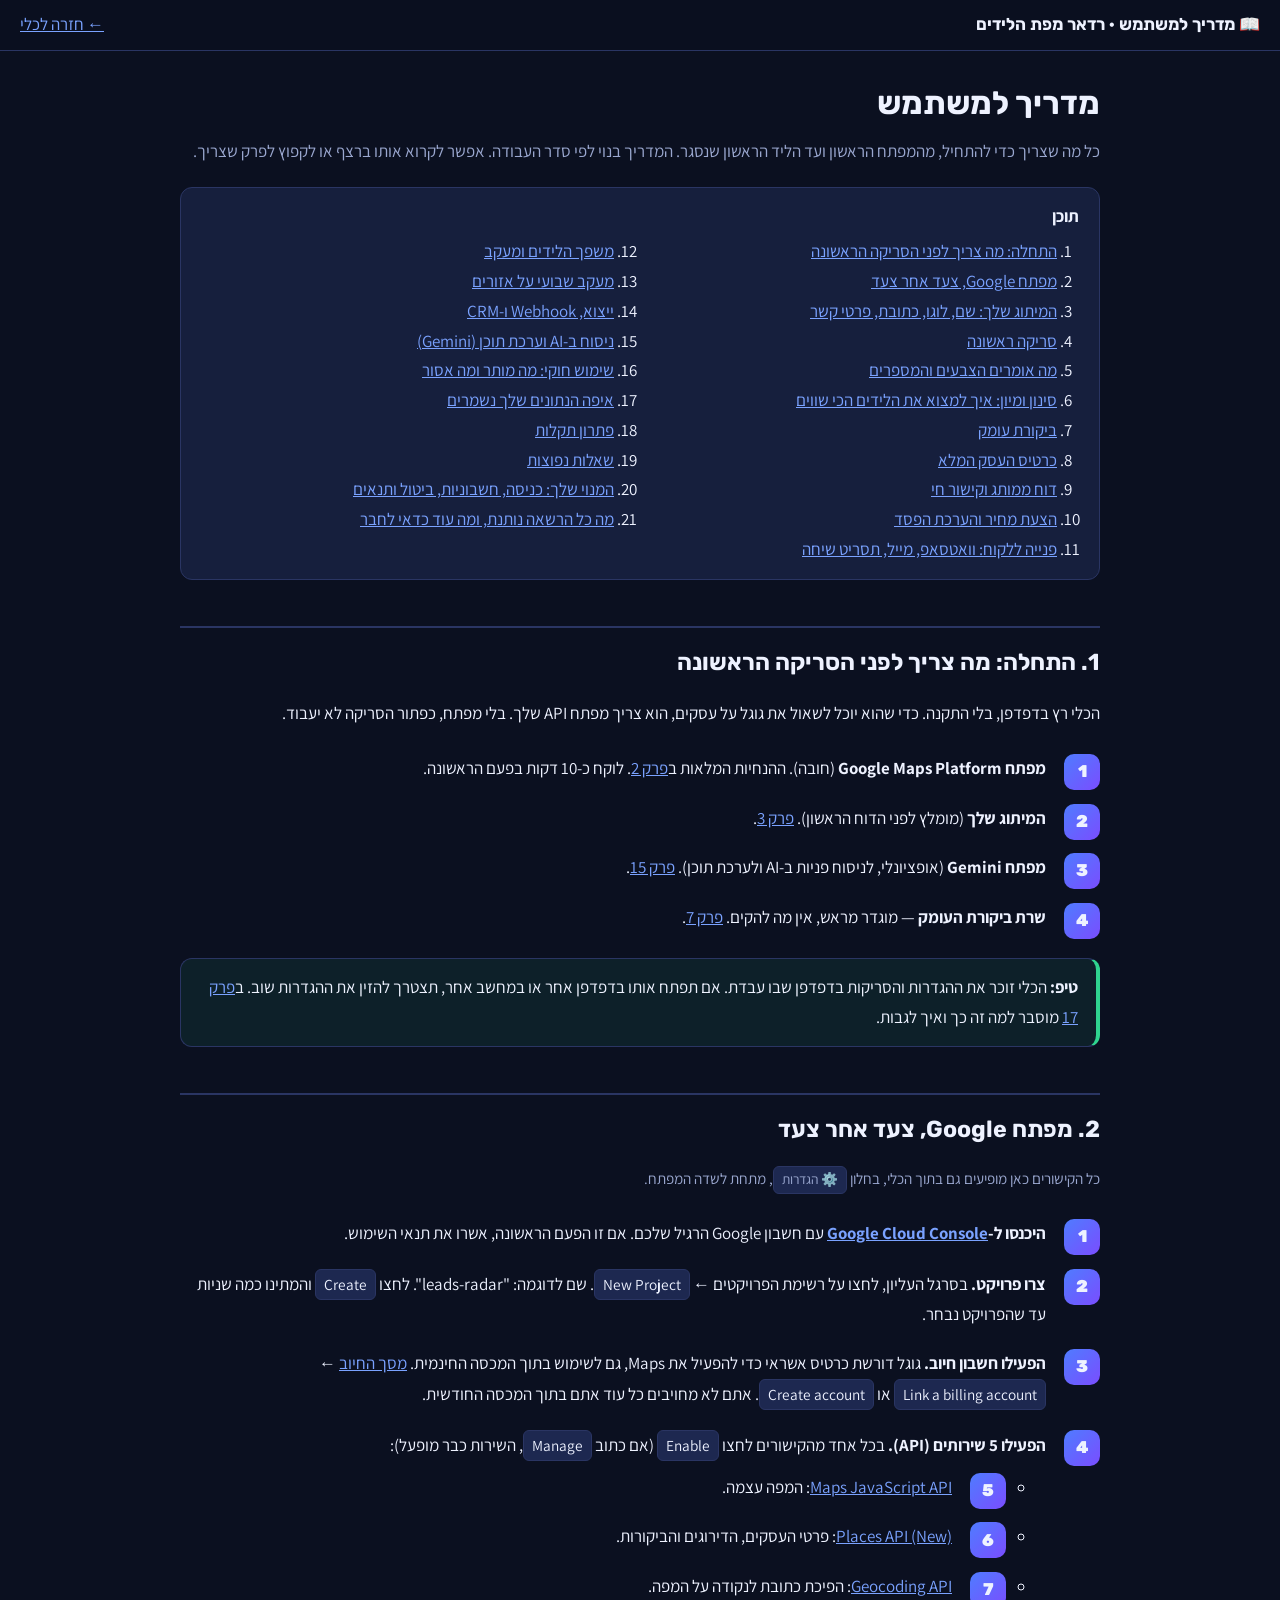
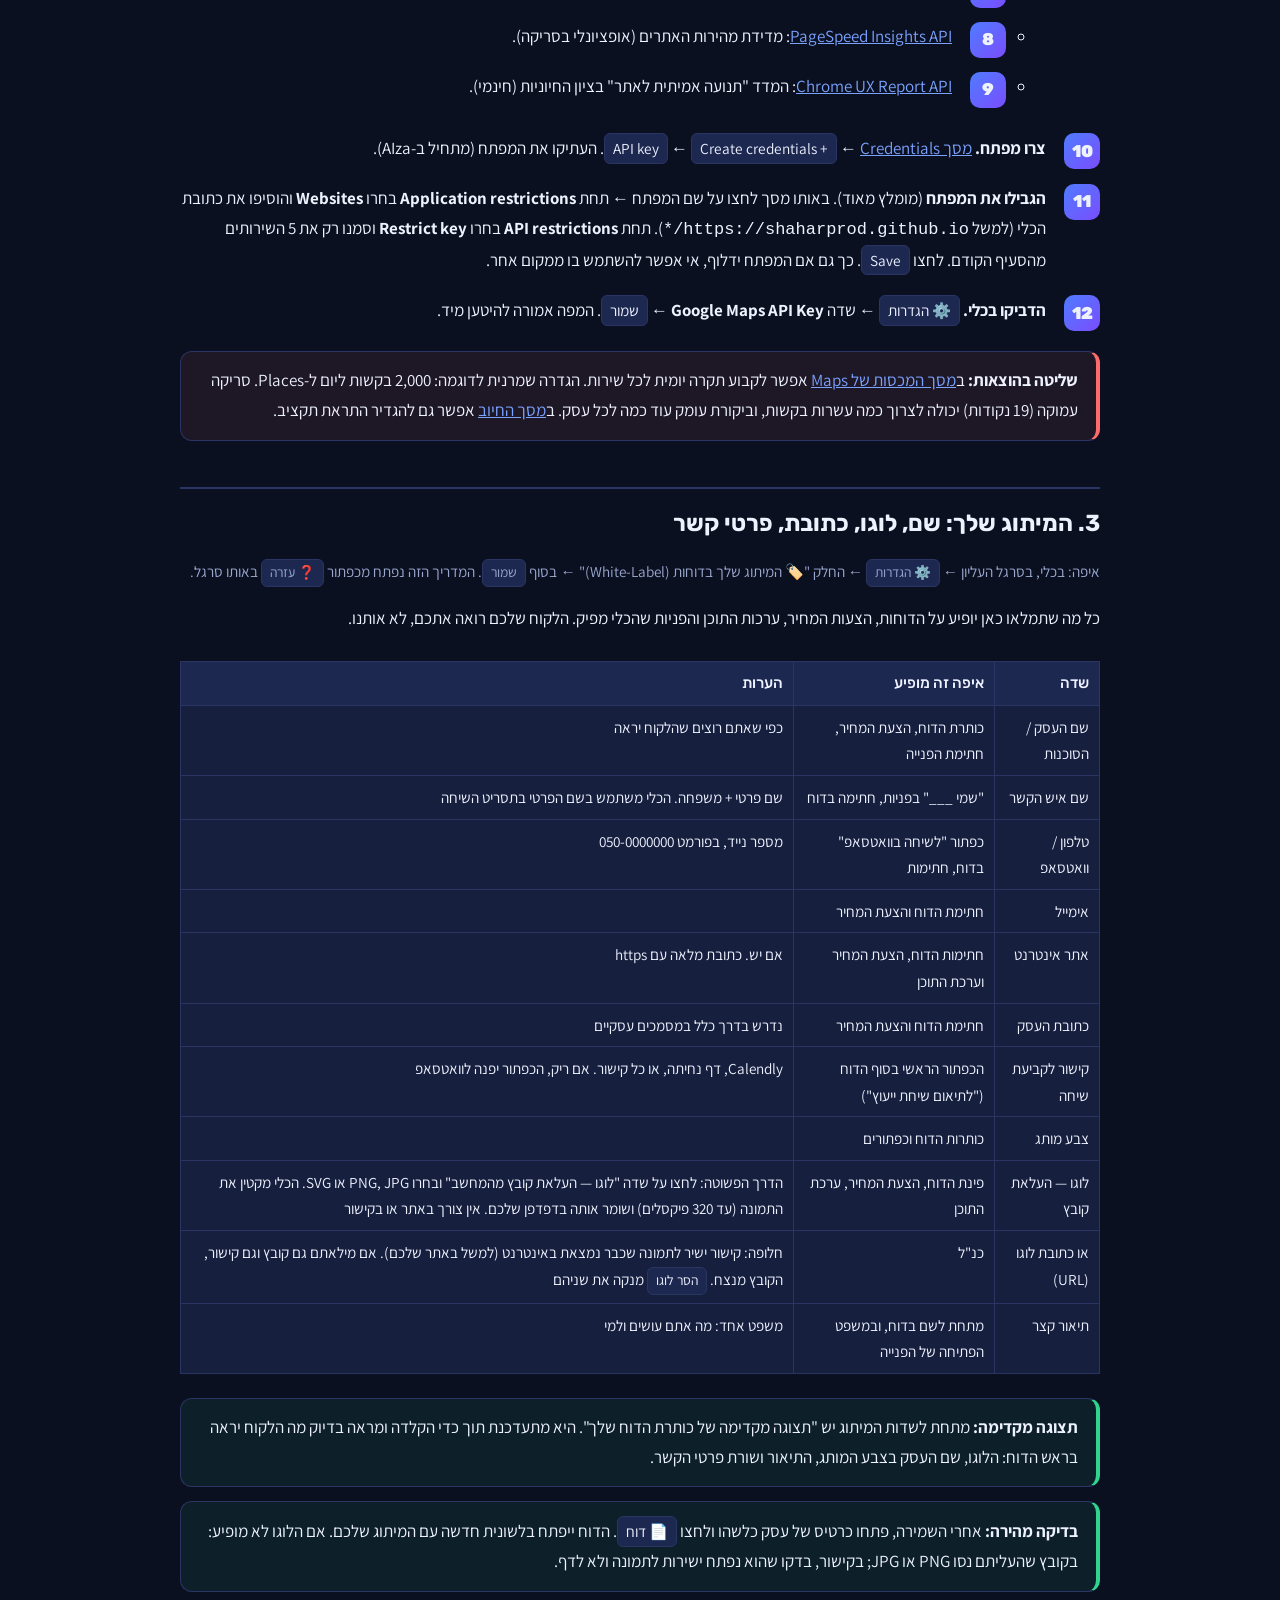
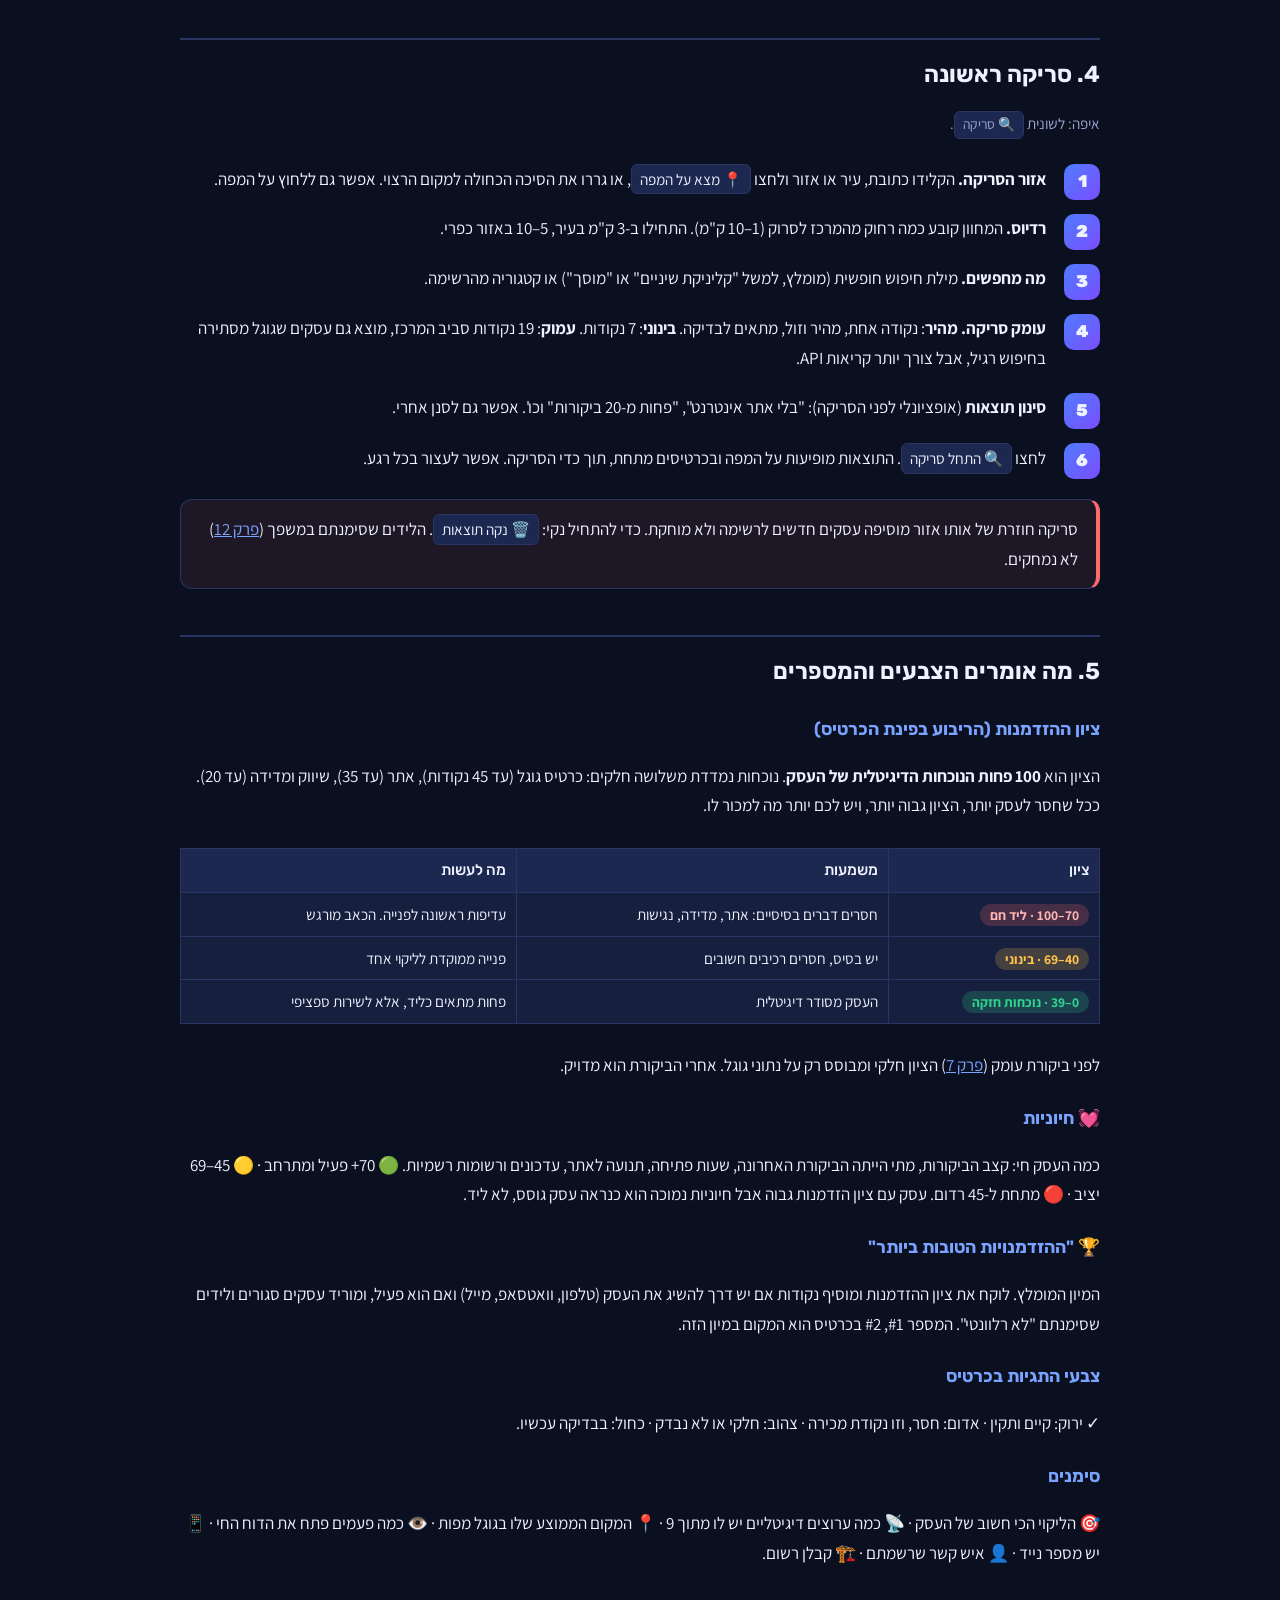
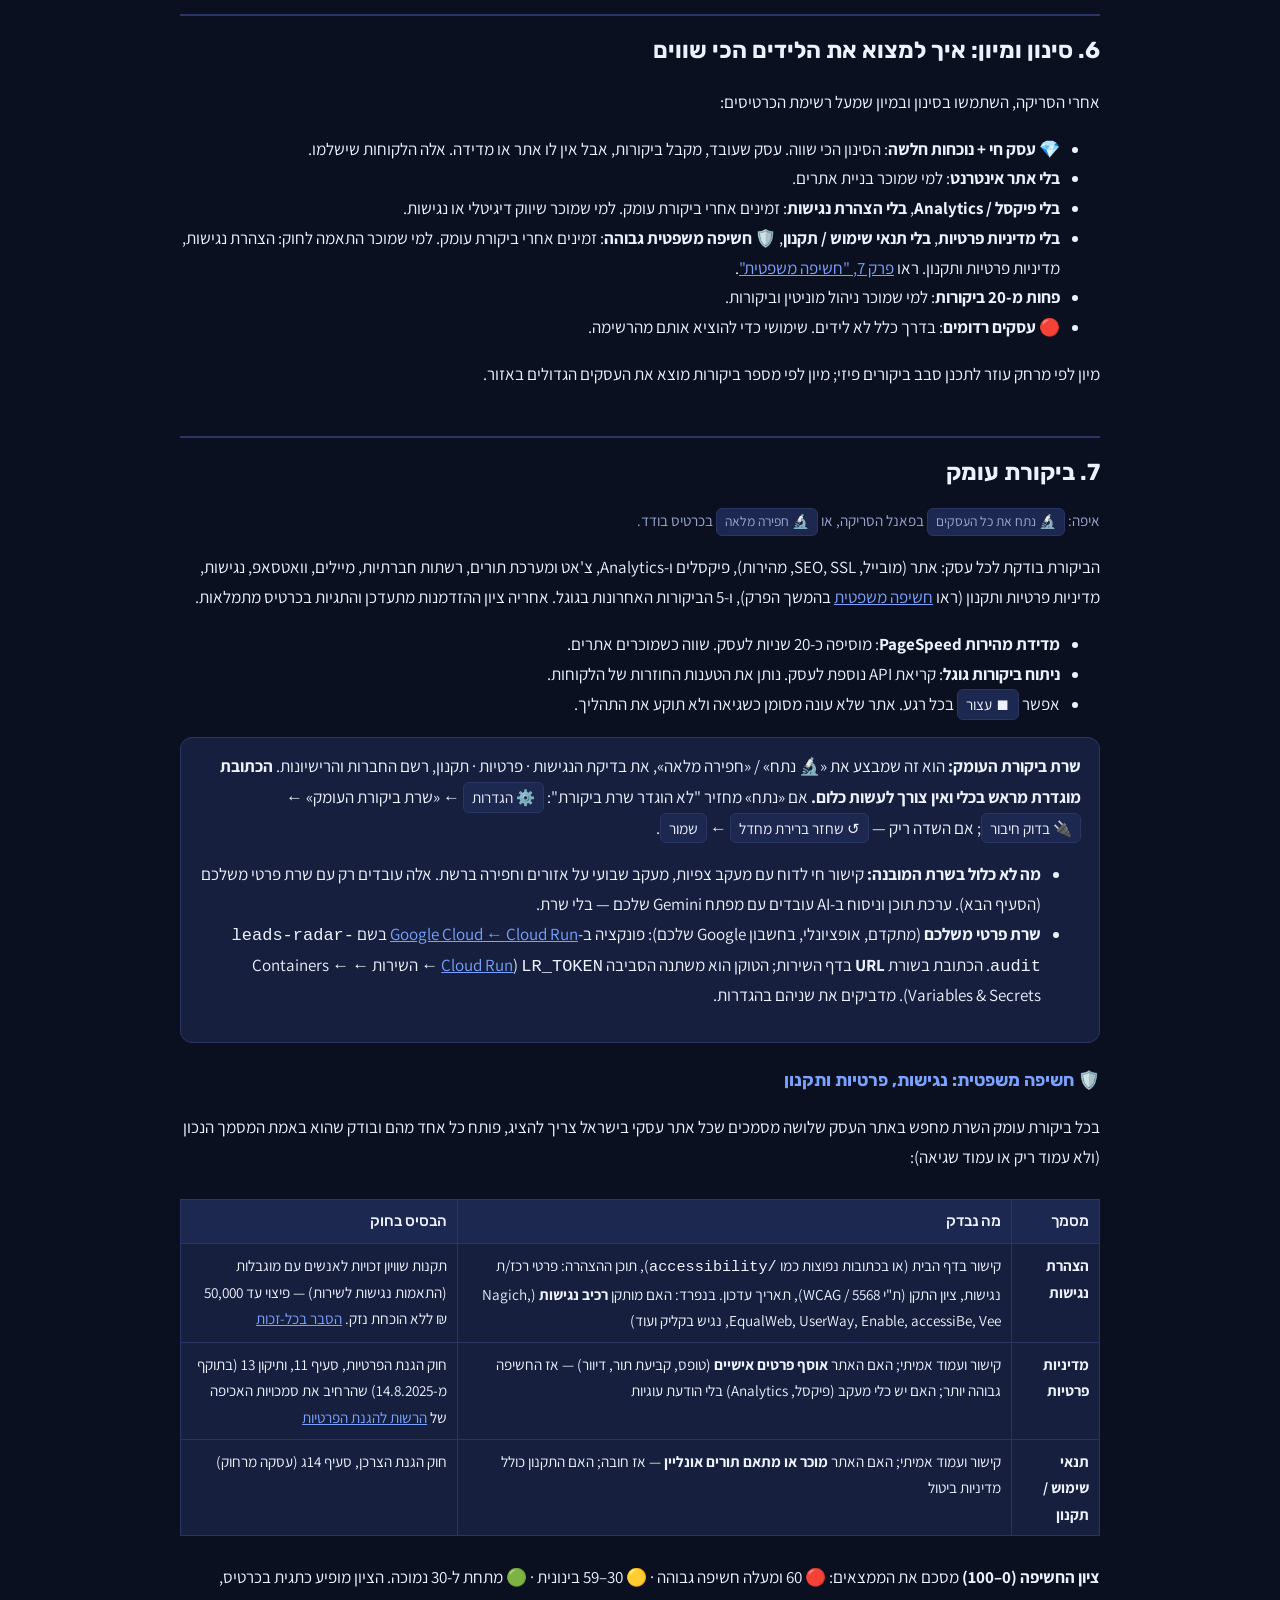
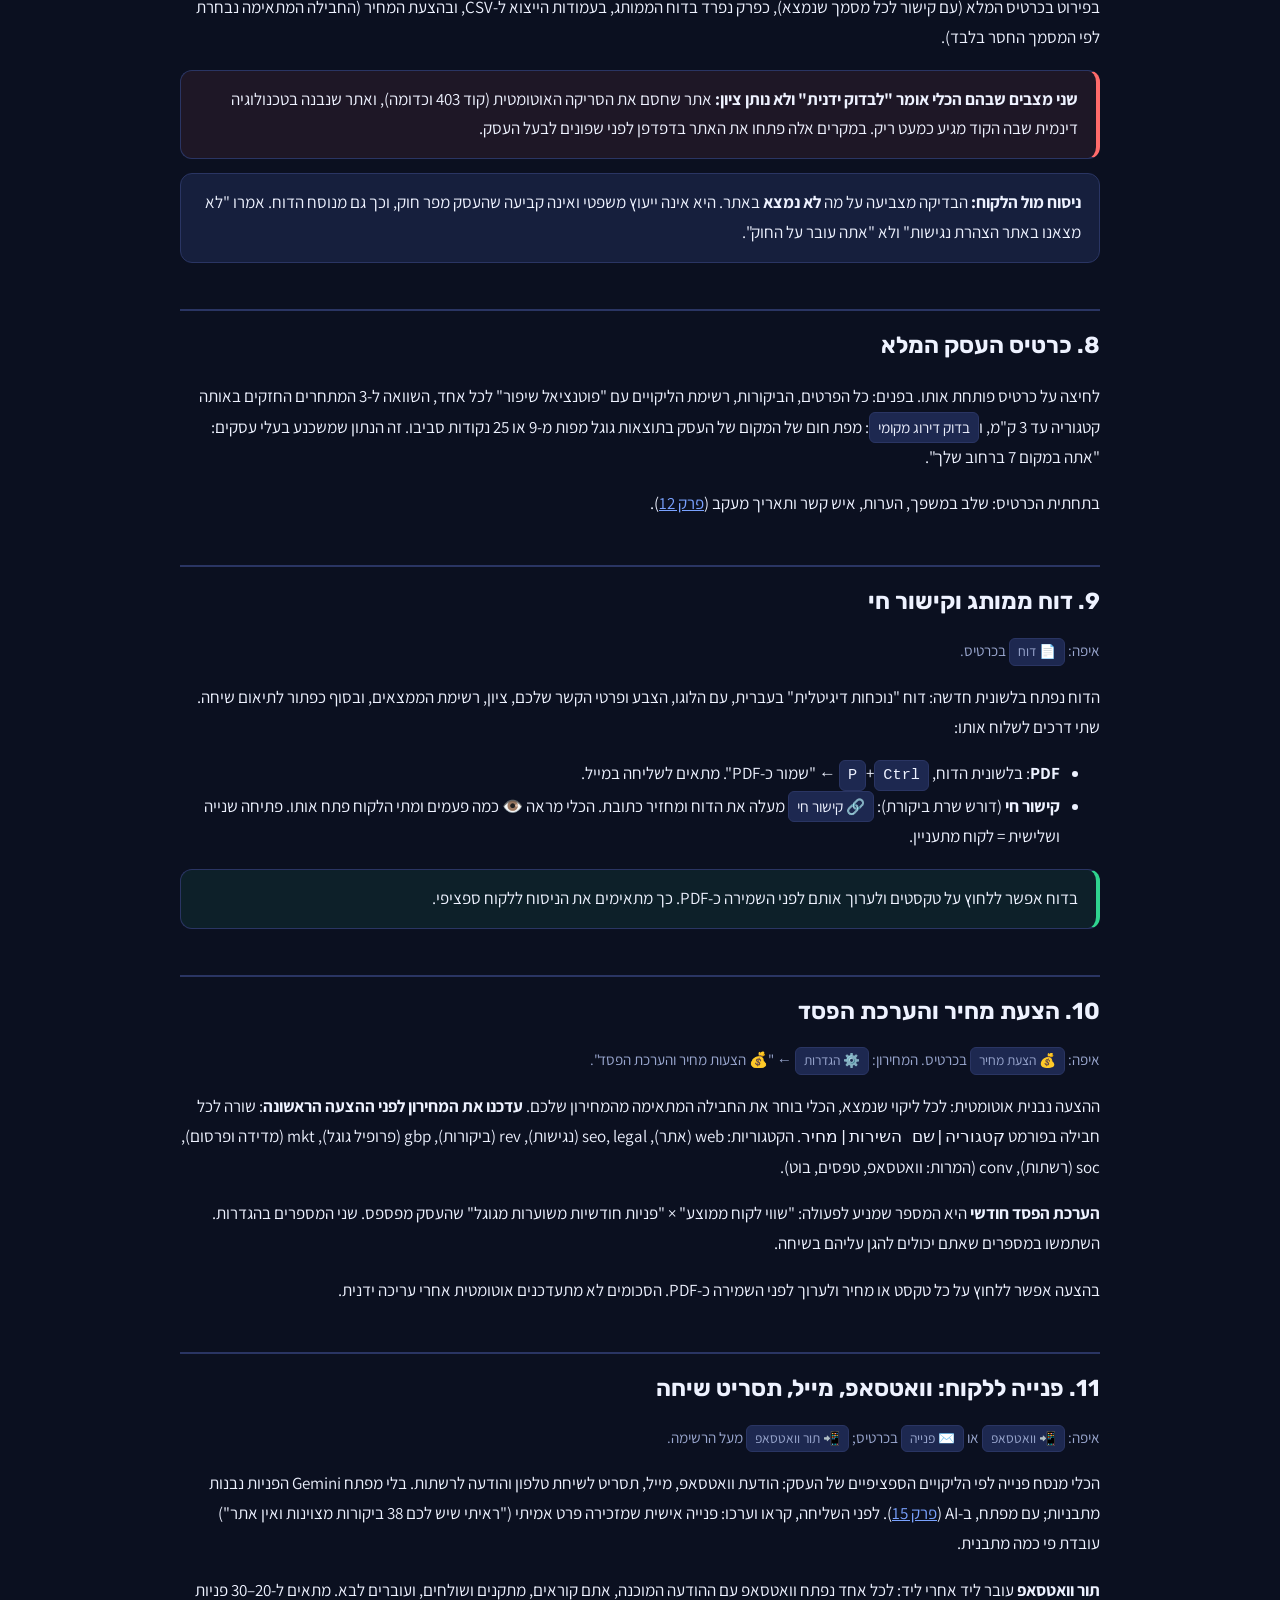
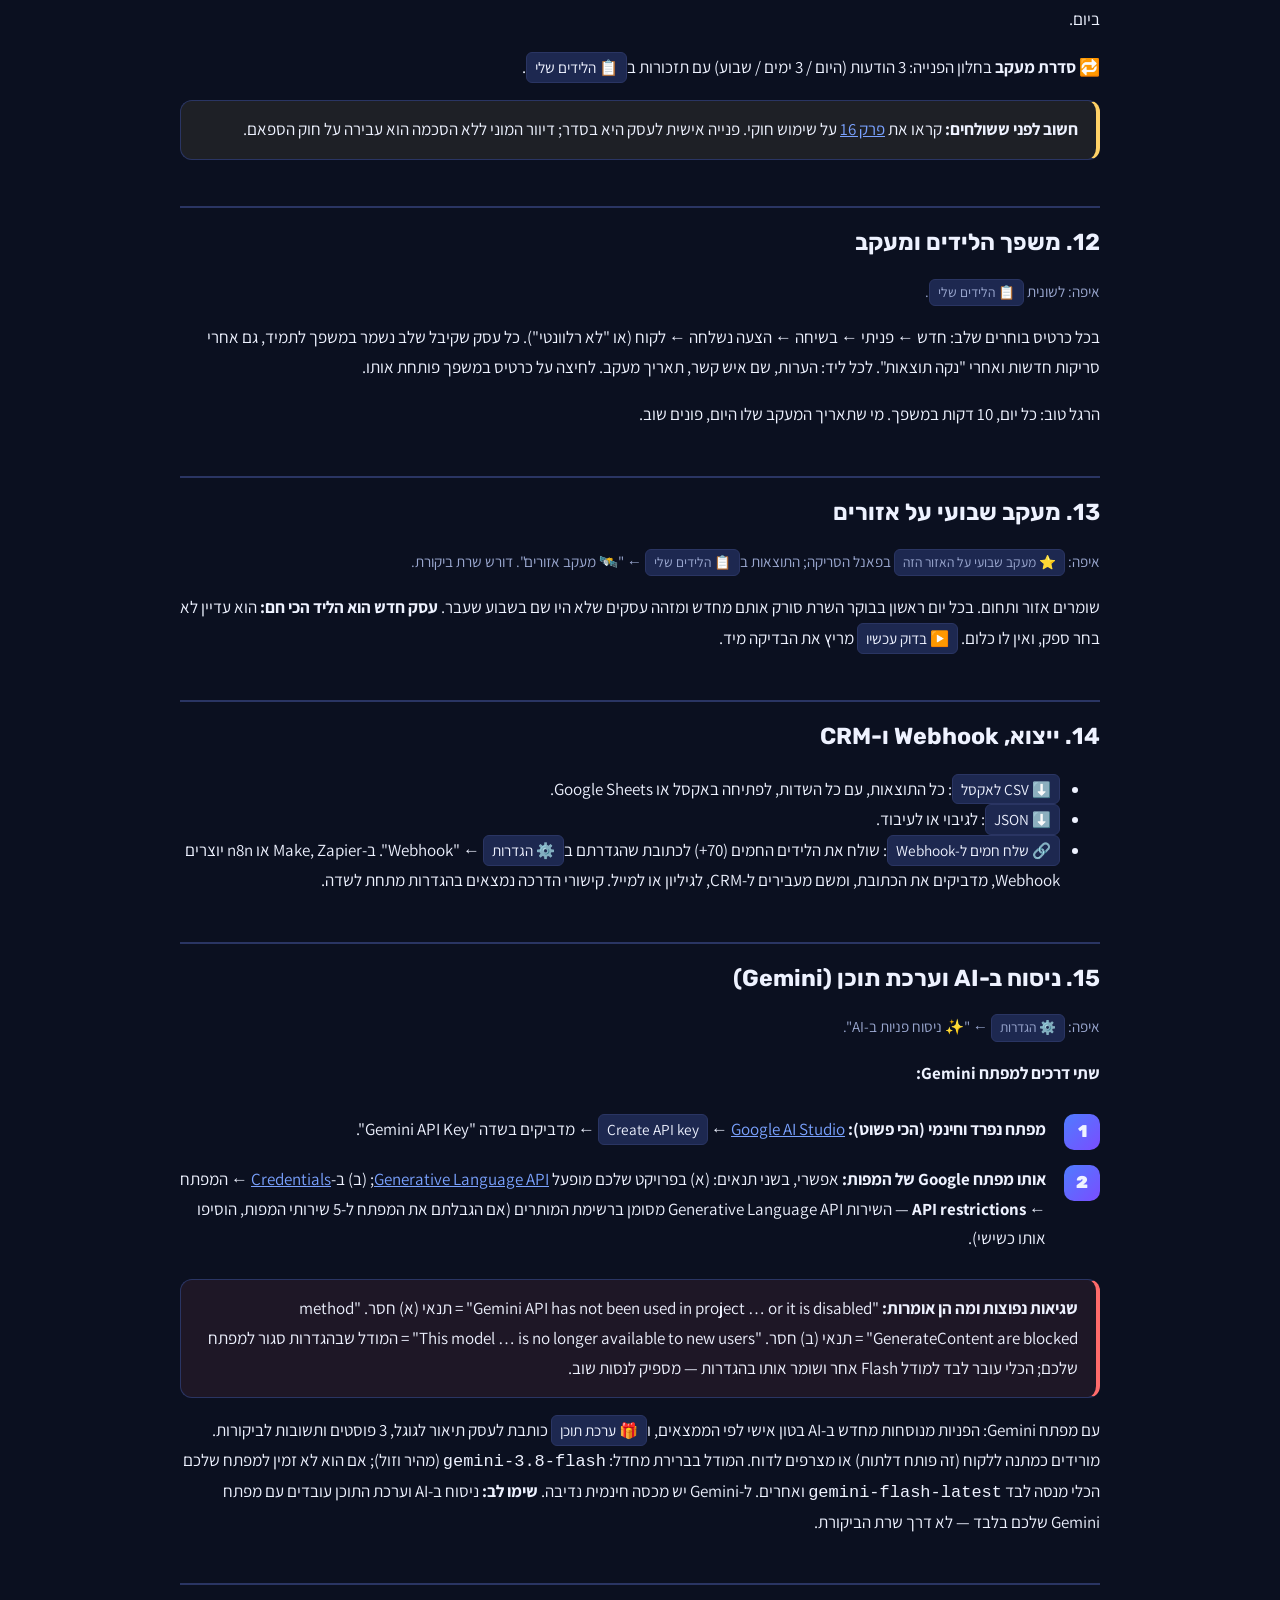
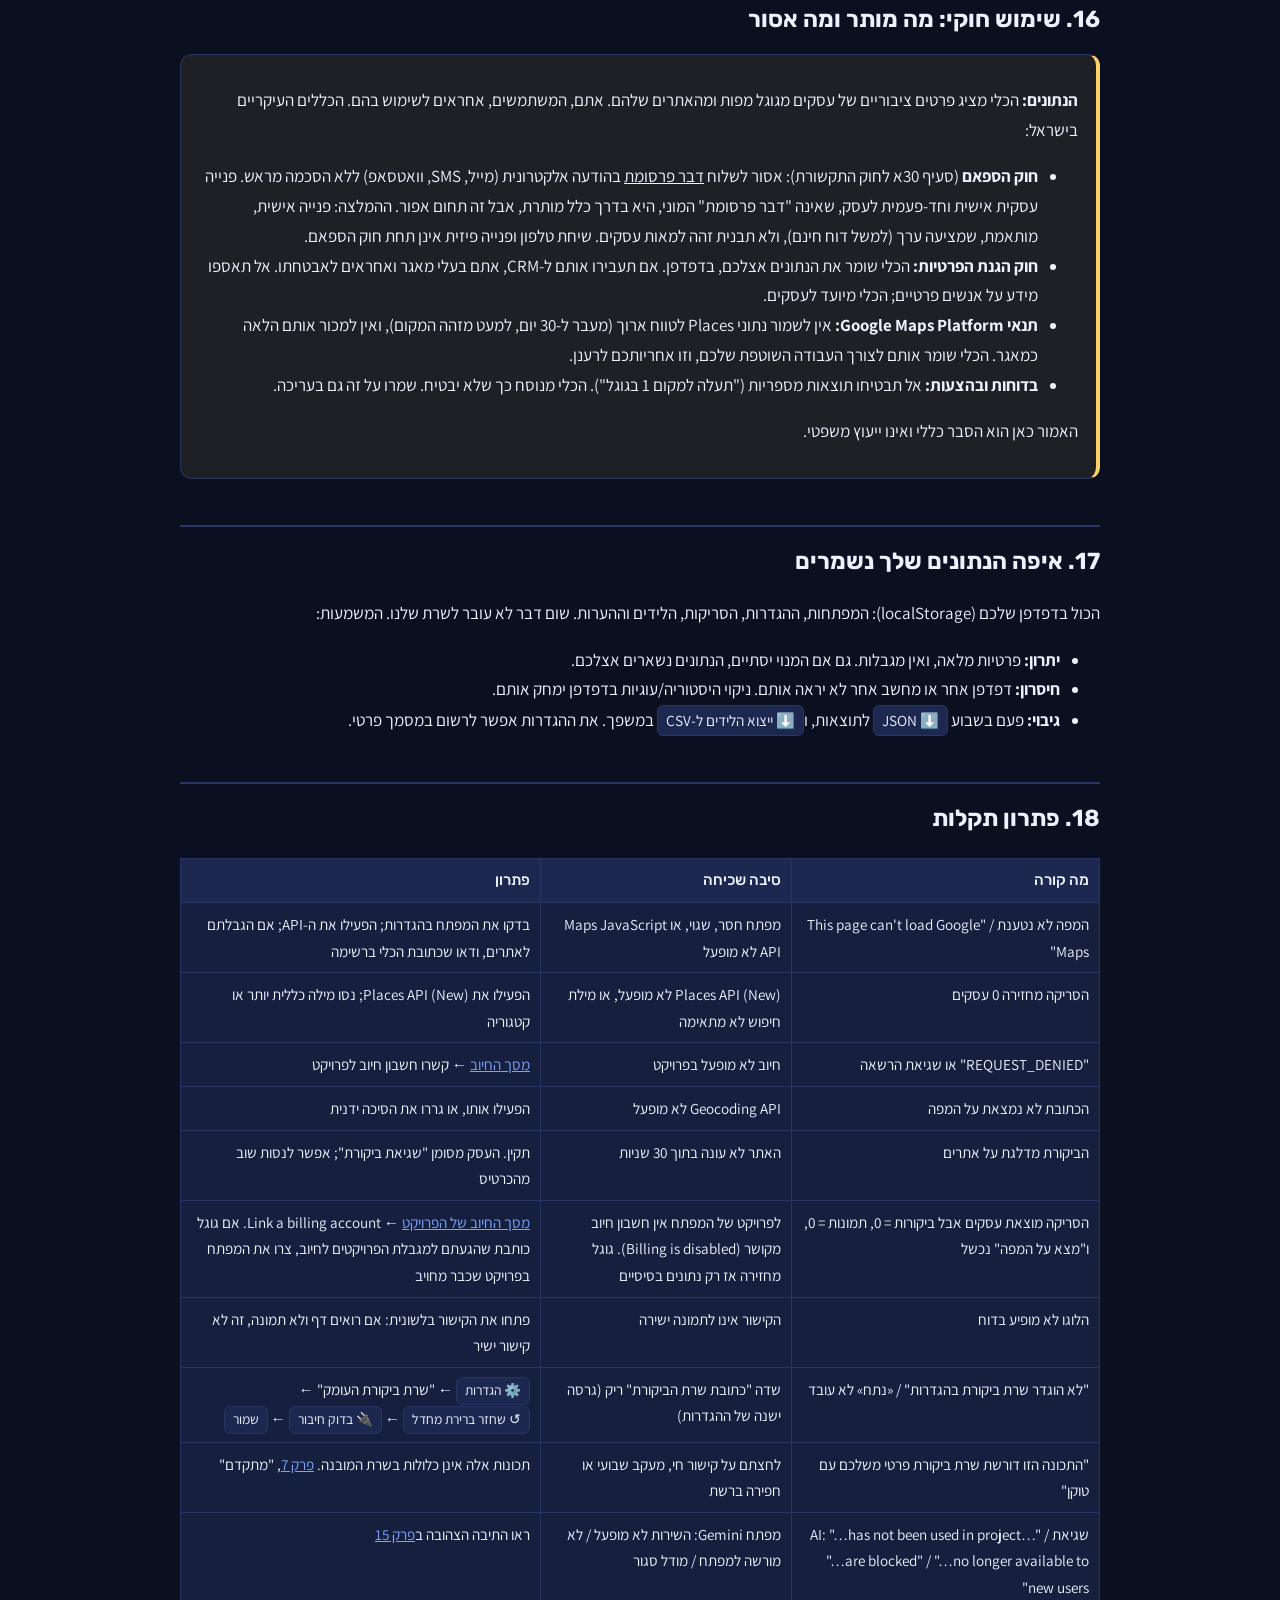
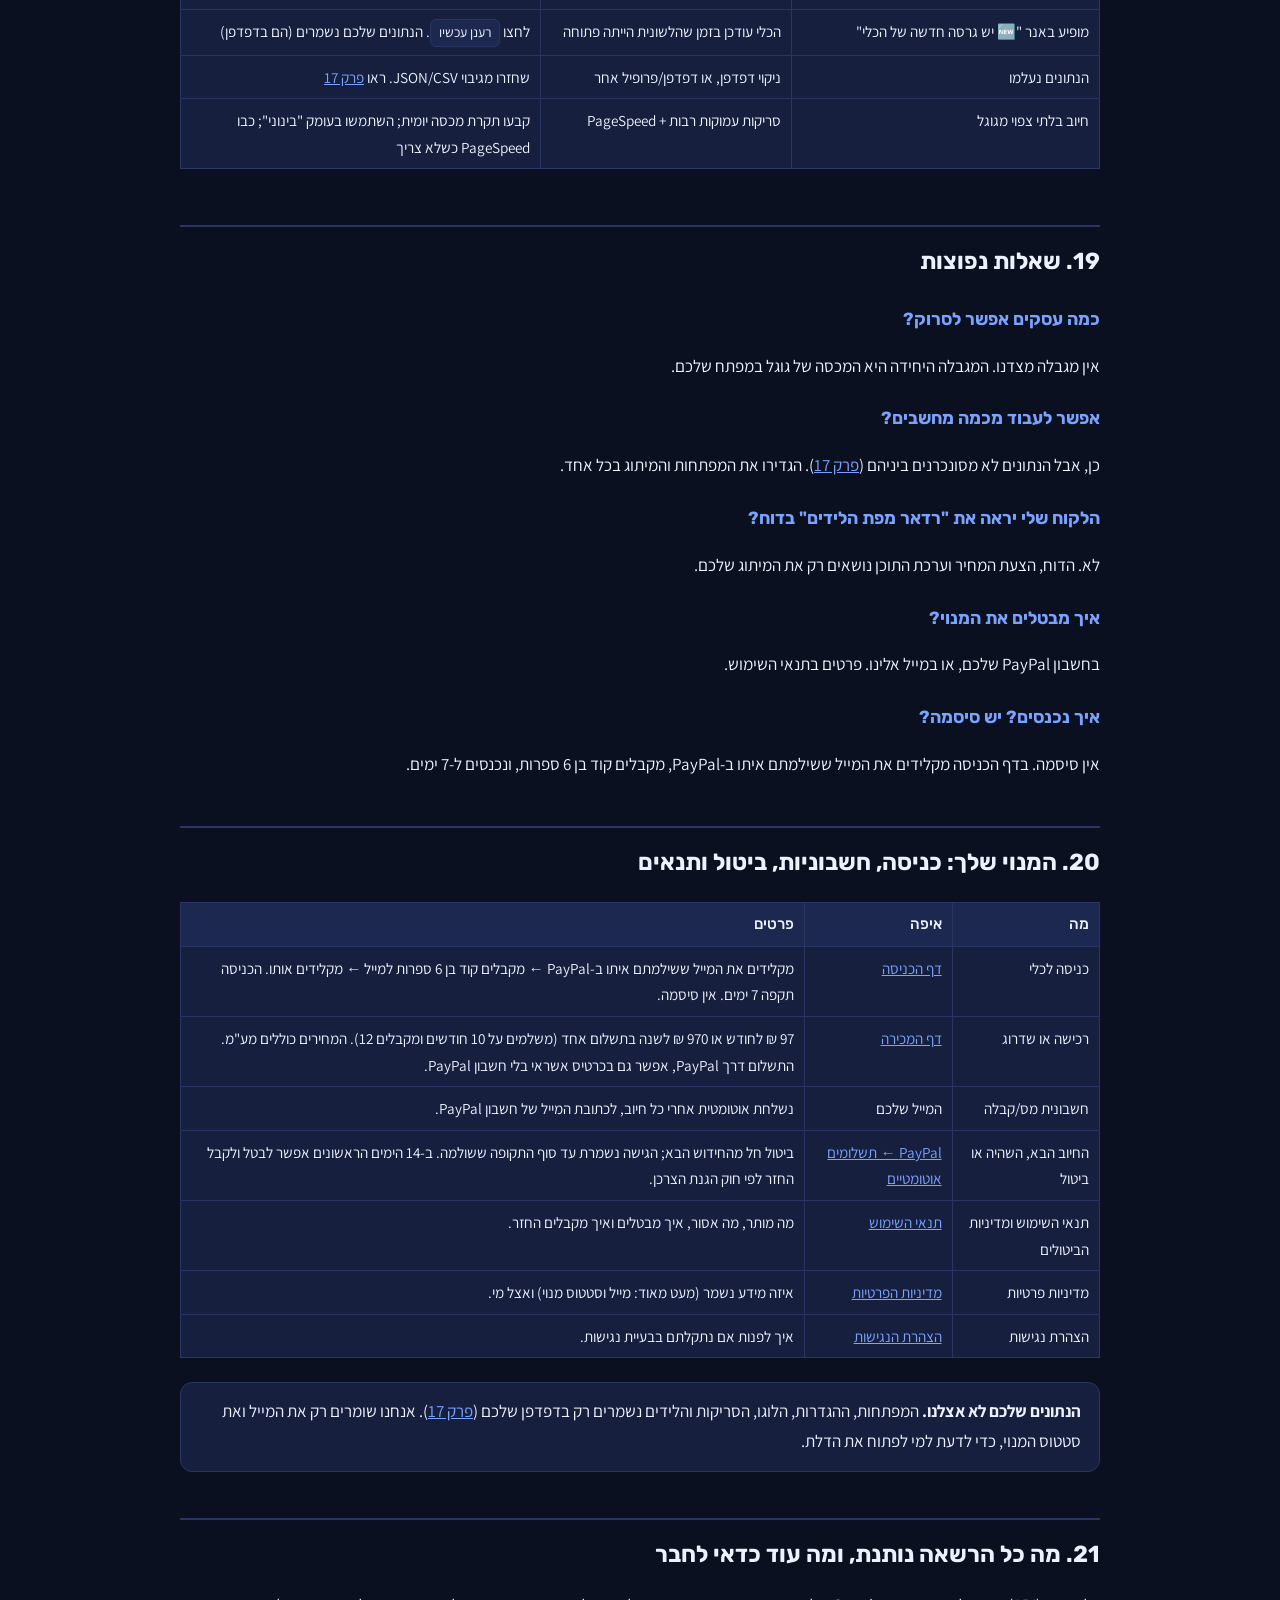
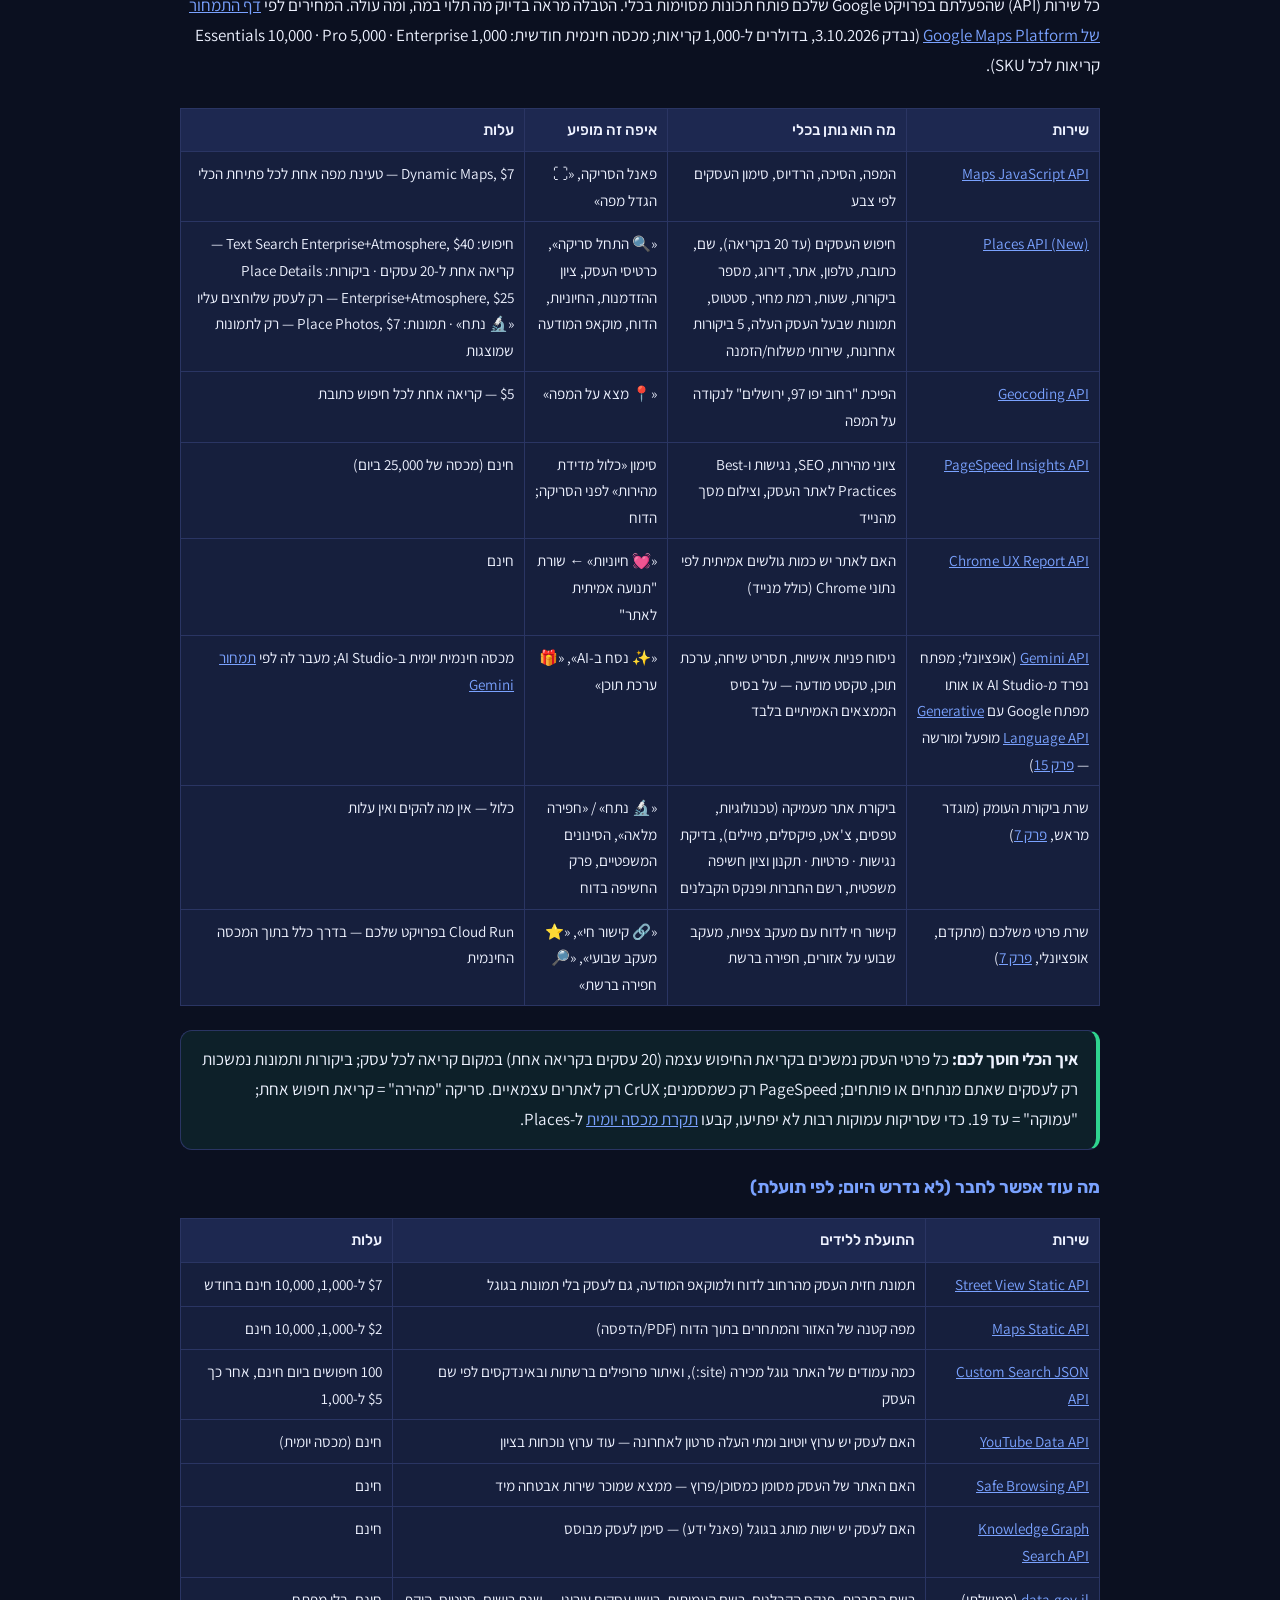
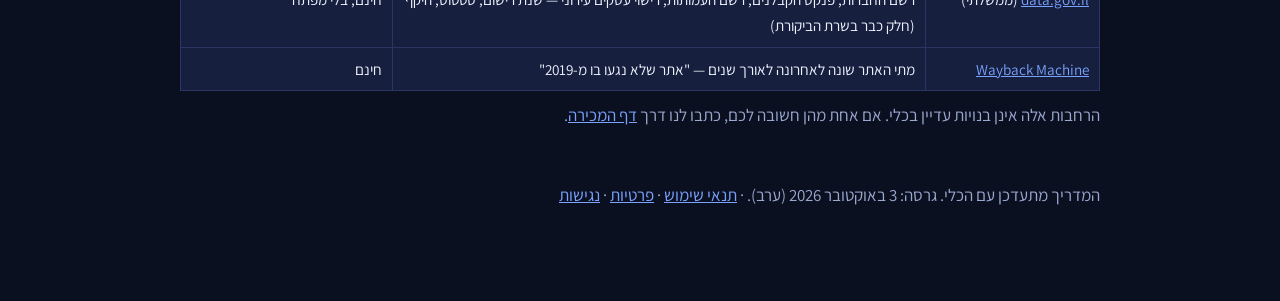
==== commit b54d4bef: "New-version banner (auto-detects an updated tool in an open tab); guide: Gemini key options and erro" ====
--- a/help.html
+++ b/help.html
@@ -74,7 +74,8 @@
 <ol class="steps">
 <li><b>מפתח Google Maps Platform</b> (חובה). ההנחיות המלאות ב<a href="#keys">פרק 2</a>. לוקח כ-10 דקות בפעם הראשונה.</li>
 <li><b>המיתוג שלך</b> (מומלץ לפני הדוח הראשון). <a href="#brand">פרק 3</a>.</li>
-<li><b>מפתח Gemini</b> (אופציונלי, לניסוח פניות ב-AI). <a href="#ai">פרק 15</a>.</li>
+<li><b>מפתח Gemini</b> (אופציונלי, לניסוח פניות ב-AI ולערכת תוכן). <a href="#ai">פרק 15</a>.</li>
+<li><b>שרת ביקורת העומק</b> — מוגדר מראש, אין מה להקים. <a href="#audit">פרק 7</a>.</li>
 </ol>
 <div class="box tip"><b>טיפ:</b> הכלי זוכר את ההגדרות והסריקות בדפדפן שבו עבדת. אם תפתח אותו בדפדפן אחר או במחשב אחר, תצטרך להזין את ההגדרות שוב. ב<a href="#data">פרק 17</a> מוסבר למה זה כך ואיך לגבות.</div>
 
@@ -230,8 +231,14 @@
 </ul>
 
 <h2 id="ai">15. ניסוח ב-AI וערכת תוכן (Gemini)</h2>
-<p class="where">איפה: <span class="btn">⚙️ הגדרות</span> ← "✨ ניסוח פניות ב-AI". מפתח: <a href="https://aistudio.google.com/apikey" target="_blank" rel="noopener">Google AI Studio</a> ← <span class="btn">Create API key</span>.</p>
-<p>עם מפתח Gemini: הפניות מנוסחות מחדש ב-AI בטון אישי לפי הממצאים, ו<span class="btn">🎁 ערכת תוכן</span> כותבת לעסק תיאור לגוגל, 3 פוסטים ותשובות לביקורות. מורידים כמתנה ללקוח (זה פותח דלתות) או מצרפים לדוח. המודל המומלץ: <code>gemini-2.5-flash</code> (מהיר וזול). ל-Gemini יש מכסה חינמית נדיבה.</p>
+<p class="where">איפה: <span class="btn">⚙️ הגדרות</span> ← "✨ ניסוח פניות ב-AI".</p>
+<p><b>שתי דרכים למפתח Gemini:</b></p>
+<ol class="steps">
+<li><b>מפתח נפרד וחינמי (הכי פשוט):</b> <a href="https://aistudio.google.com/apikey" target="_blank" rel="noopener">Google AI Studio</a> ← <span class="btn">Create API key</span> ← מדביקים בשדה "Gemini API Key".</li>
+<li><b>אותו מפתח Google של המפות:</b> אפשרי, בשני תנאים: (א) בפרויקט שלכם מופעל <a href="https://console.cloud.google.com/apis/library/generativelanguage.googleapis.com" target="_blank" rel="noopener">Generative Language API</a>; (ב) ב-<a href="https://console.cloud.google.com/apis/credentials" target="_blank" rel="noopener">Credentials</a> ← המפתח ← <b>API restrictions</b> — השירות Generative Language API מסומן ברשימת המותרים (אם הגבלתם את המפתח ל-5 שירותי המפות, הוסיפו אותו כשישי).</li>
+</ol>
+<div class="box warn"><b>שגיאות נפוצות ומה הן אומרות:</b> "Gemini API has not been used in project … or it is disabled" = תנאי (א) חסר. "method GenerateContent are blocked" = תנאי (ב) חסר. "This model … is no longer available to new users" = המודל שבהגדרות סגור למפתח שלכם; הכלי עובר לבד למודל Flash אחר ושומר אותו בהגדרות — מספיק לנסות שוב.</div>
+<p>עם מפתח Gemini: הפניות מנוסחות מחדש ב-AI בטון אישי לפי הממצאים, ו<span class="btn">🎁 ערכת תוכן</span> כותבת לעסק תיאור לגוגל, 3 פוסטים ותשובות לביקורות. מורידים כמתנה ללקוח (זה פותח דלתות) או מצרפים לדוח. המודל בברירת מחדל: <code>gemini-3.8-flash</code> (מהיר וזול); אם הוא לא זמין למפתח שלכם הכלי מנסה לבד <code>gemini-flash-latest</code> ואחרים. ל-Gemini יש מכסה חינמית נדיבה. <b>שימו לב:</b> ניסוח ב-AI וערכת התוכן עובדים עם מפתח Gemini שלכם בלבד — לא דרך שרת הביקורת.</p>
 
 <h2 id="law">16. שימוש חוקי: מה מותר ומה אסור</h2>
 <div class="box law">
@@ -263,7 +270,10 @@
 <tr><td>הביקורת מדלגת על אתרים</td><td>האתר לא עונה בתוך 30 שניות</td><td>תקין. העסק מסומן "שגיאת ביקורת"; אפשר לנסות שוב מהכרטיס</td></tr>
 <tr><td>הסריקה מוצאת עסקים אבל ביקורות = 0, תמונות = 0, ו"מצא על המפה" נכשל</td><td>לפרויקט של המפתח אין חשבון חיוב מקושר (Billing is disabled). גוגל מחזירה אז רק נתונים בסיסיים</td><td><a href="https://console.cloud.google.com/billing/linkedaccount" target="_blank" rel="noopener">מסך החיוב של הפרויקט</a> ← Link a billing account. אם גוגל כותבת שהגעתם למגבלת הפרויקטים לחיוב, צרו את המפתח בפרויקט שכבר מחויב</td></tr>
 <tr><td>הלוגו לא מופיע בדוח</td><td>הקישור אינו לתמונה ישירה</td><td>פתחו את הקישור בלשונית: אם רואים דף ולא תמונה, זה לא קישור ישיר</td></tr>
-<tr><td>"לא הוגדר שרת ביקורת בהגדרות"</td><td>תכונה שדורשת שרת (קישור חי, רשם החברות, מעקב שבועי)</td><td>תקין. שאר הכלי עובד. ראו <a href="#audit">פרק 7</a></td></tr>
+<tr><td>"לא הוגדר שרת ביקורת בהגדרות" / «נתח» לא עובד</td><td>שדה "כתובת שרת הביקורת" ריק (גרסה ישנה של ההגדרות)</td><td><span class="btn">⚙️ הגדרות</span> ← "שרת ביקורת העומק" ← <span class="btn">↺ שחזר ברירת מחדל</span> ← <span class="btn">🔌 בדוק חיבור</span> ← <span class="btn">שמור</span></td></tr>
+<tr><td>"התכונה הזו דורשת שרת ביקורת פרטי משלכם עם טוקן"</td><td>לחצתם על קישור חי, מעקב שבועי או חפירה ברשת</td><td>תכונות אלה אינן כלולות בשרת המובנה. <a href="#audit">פרק 7</a>, "מתקדם"</td></tr>
+<tr><td>שגיאת AI: "…has not been used in project…" / "…are blocked" / "…no longer available to new users"</td><td>מפתח Gemini: השירות לא מופעל / לא מורשה למפתח / מודל סגור</td><td>ראו התיבה הצהובה ב<a href="#ai">פרק 15</a></td></tr>
+<tr><td>מופיע באנר "🆕 יש גרסה חדשה של הכלי"</td><td>הכלי עודכן בזמן שהלשונית הייתה פתוחה</td><td>לחצו <span class="btn">רענן עכשיו</span>. הנתונים שלכם נשמרים (הם בדפדפן)</td></tr>
 <tr><td>הנתונים נעלמו</td><td>ניקוי דפדפן, או דפדפן/פרופיל אחר</td><td>שחזרו מגיבוי JSON/CSV. ראו <a href="#data">פרק 17</a></td></tr>
 <tr><td>חיוב בלתי צפוי מגוגל</td><td>סריקות עמוקות רבות + PageSpeed</td><td>קבעו תקרת מכסה יומית; השתמשו בעומק "בינוני"; כבו PageSpeed כשלא צריך</td></tr>
 </table></div>
@@ -297,8 +307,9 @@
 <tr><td><a href="https://console.cloud.google.com/apis/library/geocoding-backend.googleapis.com" target="_blank" rel="noopener">Geocoding API</a></td><td>הפיכת "רחוב יפו 97, ירושלים" לנקודה על המפה</td><td>«📍 מצא על המפה»</td><td>$5 — קריאה אחת לכל חיפוש כתובת</td></tr>
 <tr><td><a href="https://console.cloud.google.com/apis/library/pagespeedonline.googleapis.com" target="_blank" rel="noopener">PageSpeed Insights API</a></td><td>ציוני מהירות, SEO, נגישות ו-Best Practices לאתר העסק, וצילום מסך מהנייד</td><td>סימון «כלול מדידת מהירות» לפני הסריקה; הדוח</td><td>חינם (מכסה של 25,000 ביום)</td></tr>
 <tr><td><a href="https://console.cloud.google.com/apis/library/chromeuxreport.googleapis.com" target="_blank" rel="noopener">Chrome UX Report API</a></td><td>האם לאתר יש כמות גולשים אמיתית לפי נתוני Chrome (כולל מנייד)</td><td>«💓 חיוניות» ← שורת "תנועה אמיתית לאתר"</td><td>חינם</td></tr>
-<tr><td><a href="https://aistudio.google.com/apikey" target="_blank" rel="noopener">Gemini API</a> (אופציונלי)</td><td>ניסוח פניות אישיות, תסריט שיחה, ערכת תוכן, טקסט מודעה — על בסיס הממצאים האמיתיים בלבד</td><td>«✨ נסח ב-AI», «🎁 ערכת תוכן»</td><td>מכסה חינמית יומית ב-AI Studio; מעבר לה לפי <a href="https://ai.google.dev/gemini-api/docs/pricing" target="_blank" rel="noopener">תמחור Gemini</a></td></tr>
-<tr><td>שרת ביקורת (אופציונלי, <a href="#audit">פרק 7</a>)</td><td>ביקורת אתר מעמיקה (טכנולוגיות, טפסים, צ'אט, פיקסלים, מיילים), רשם החברות ופנקס הקבלנים, קישור חי לדוח עם מעקב צפיות, מעקב שבועי על אזורים</td><td>«🔬 נתח», «🔗 קישור חי», «⭐ מעקב שבועי»</td><td>Cloud Run בפרויקט שלכם — בדרך כלל בתוך המכסה החינמית</td></tr>
+<tr><td><a href="https://aistudio.google.com/apikey" target="_blank" rel="noopener">Gemini API</a> (אופציונלי; מפתח נפרד מ-AI Studio או אותו מפתח Google עם <a href="https://console.cloud.google.com/apis/library/generativelanguage.googleapis.com" target="_blank" rel="noopener">Generative Language API</a> מופעל ומורשה — <a href="#ai">פרק 15</a>)</td><td>ניסוח פניות אישיות, תסריט שיחה, ערכת תוכן, טקסט מודעה — על בסיס הממצאים האמיתיים בלבד</td><td>«✨ נסח ב-AI», «🎁 ערכת תוכן»</td><td>מכסה חינמית יומית ב-AI Studio; מעבר לה לפי <a href="https://ai.google.dev/gemini-api/docs/pricing" target="_blank" rel="noopener">תמחור Gemini</a></td></tr>
+<tr><td>שרת ביקורת העומק (מוגדר מראש, <a href="#audit">פרק 7</a>)</td><td>ביקורת אתר מעמיקה (טכנולוגיות, טפסים, צ'אט, פיקסלים, מיילים), בדיקת נגישות · פרטיות · תקנון וציון חשיפה משפטית, רשם החברות ופנקס הקבלנים</td><td>«🔬 נתח» / «חפירה מלאה», הסינונים המשפטיים, פרק החשיפה בדוח</td><td>כלול — אין מה להקים ואין עלות</td></tr>
+<tr><td>שרת פרטי משלכם (מתקדם, אופציונלי, <a href="#audit">פרק 7</a>)</td><td>קישור חי לדוח עם מעקב צפיות, מעקב שבועי על אזורים, חפירה ברשת</td><td>«🔗 קישור חי», «⭐ מעקב שבועי», «🔎 חפירה ברשת»</td><td>Cloud Run בפרויקט שלכם — בדרך כלל בתוך המכסה החינמית</td></tr>
 </table></div>
 <div class="box tip"><b>איך הכלי חוסך לכם:</b> כל פרטי העסק נמשכים בקריאת החיפוש עצמה (20 עסקים בקריאה אחת) במקום קריאה לכל עסק; ביקורות ותמונות נמשכות רק לעסקים שאתם מנתחים או פותחים; PageSpeed רק כשמסמנים; CrUX רק לאתרים עצמאיים. סריקה "מהירה" = קריאת חיפוש אחת; "עמוקה" = עד 19. כדי שסריקות עמוקות רבות לא יפתיעו, קבעו <a href="https://console.cloud.google.com/google/maps-apis/quotas" target="_blank" rel="noopener">תקרת מכסה יומית</a> ל-Places.</div>
 
@@ -316,7 +327,7 @@
 </table></div>
 <p class="sub">הרחבות אלה אינן בנויות עדיין בכלי. אם אחת מהן חשובה לכם, כתבו לנו דרך <a href="https://shaharprod.github.io/leads-radar/sales.html" target="_blank" rel="noopener">דף המכירה</a>.</p>
 
-<p class="sub" style="margin-top:50px">המדריך מתעדכן עם הכלי. גרסה: 3 באוקטובר 2026. · <a href="https://shaharprod.github.io/leads-radar/legal/terms.html">תנאי שימוש</a> · <a href="https://shaharprod.github.io/leads-radar/legal/privacy.html">פרטיות</a> · <a href="https://shaharprod.github.io/leads-radar/legal/accessibility.html">נגישות</a></p>
+<p class="sub" style="margin-top:50px">המדריך מתעדכן עם הכלי. גרסה: 3 באוקטובר 2026 (ערב). · <a href="https://shaharprod.github.io/leads-radar/legal/terms.html">תנאי שימוש</a> · <a href="https://shaharprod.github.io/leads-radar/legal/privacy.html">פרטיות</a> · <a href="https://shaharprod.github.io/leads-radar/legal/accessibility.html">נגישות</a></p>
 </div>
 <script>
 // כשהמדריך מוצג בתוך הכלי (iframe), קישורים חיצוניים נפתחים בלשונית חדשה
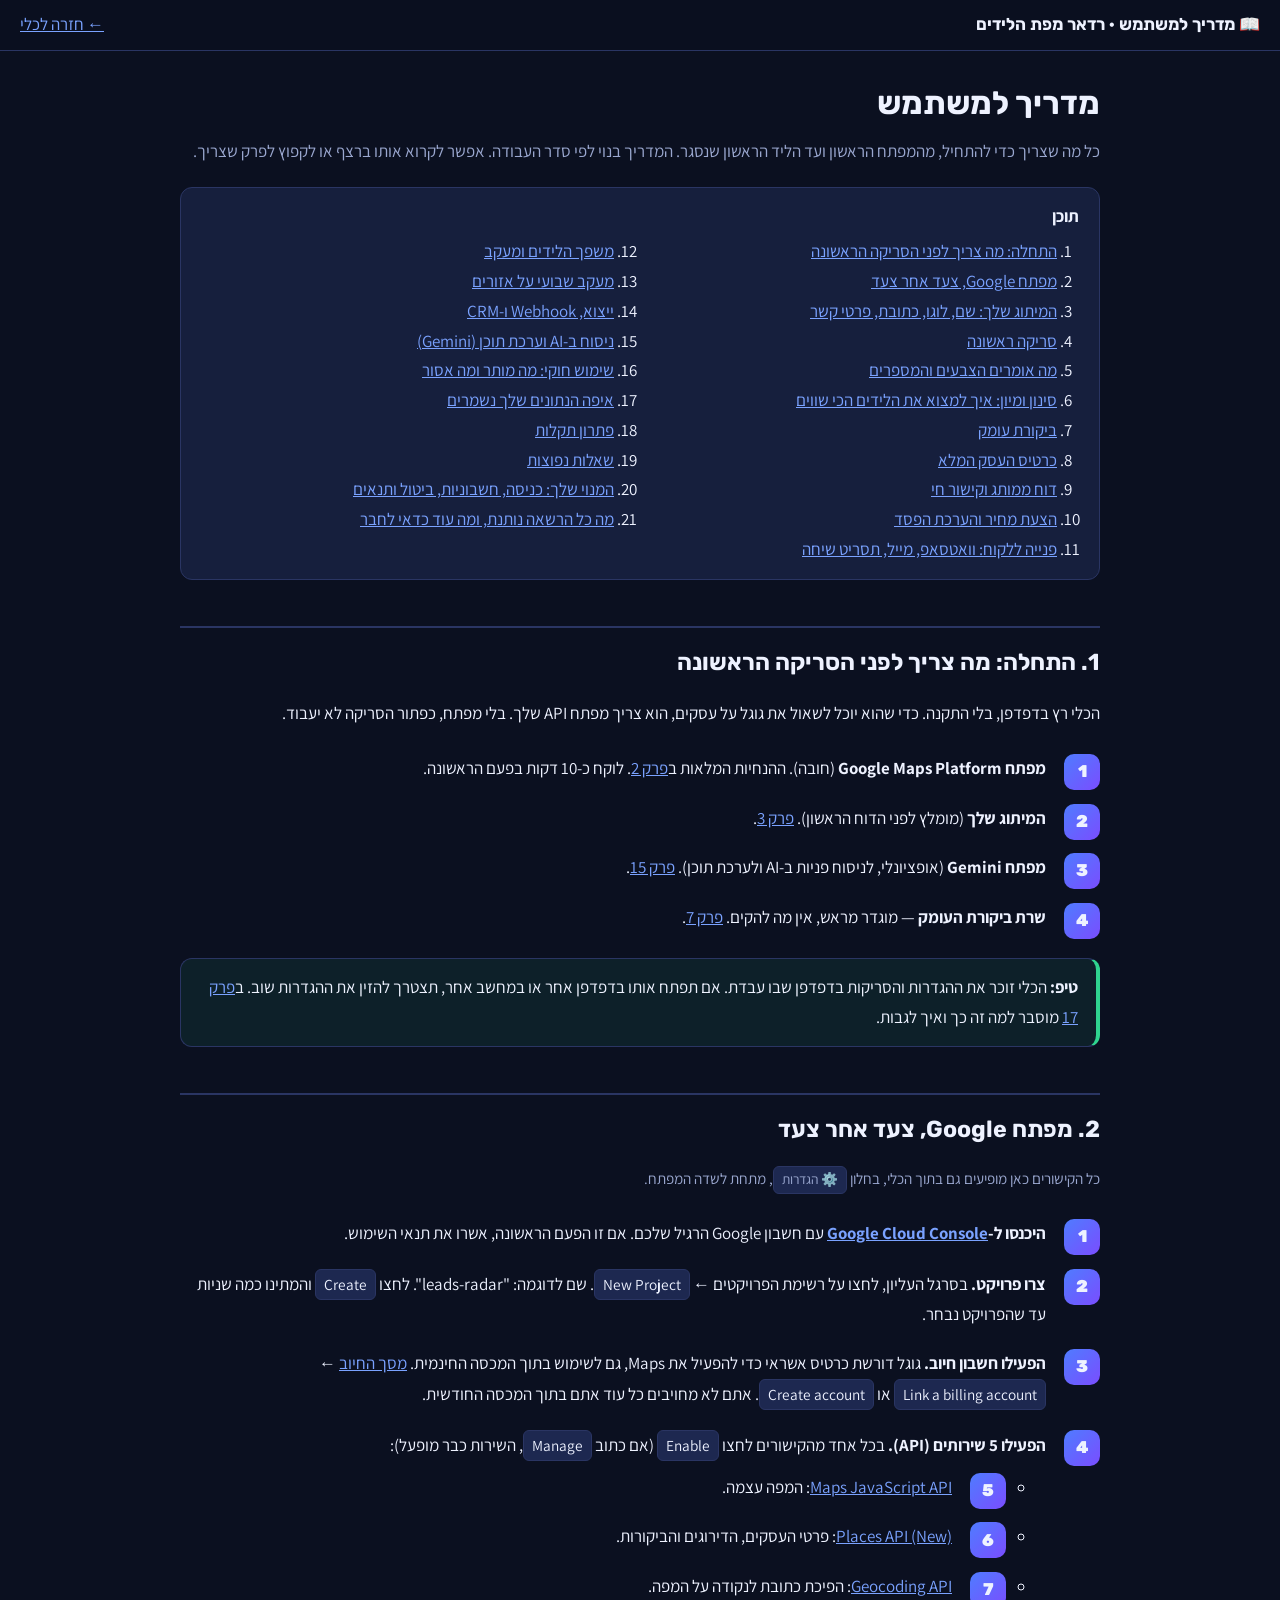
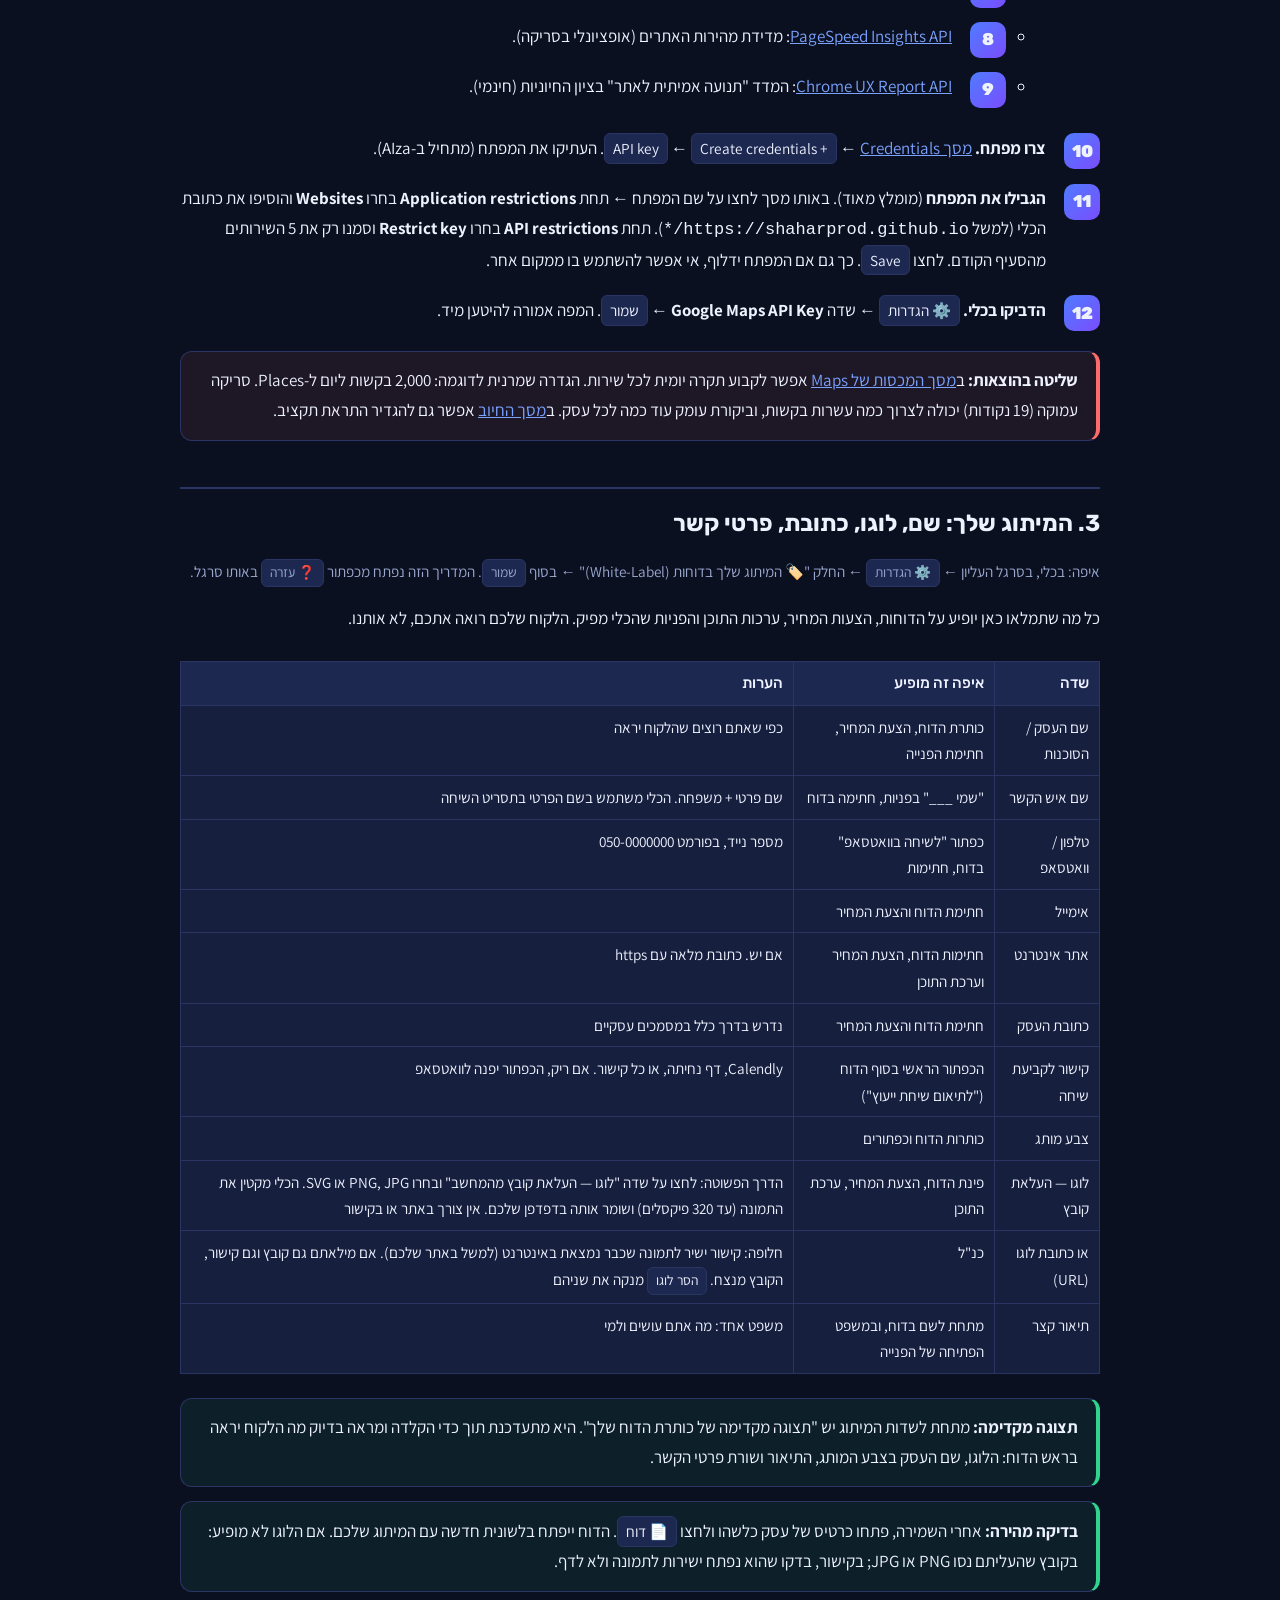
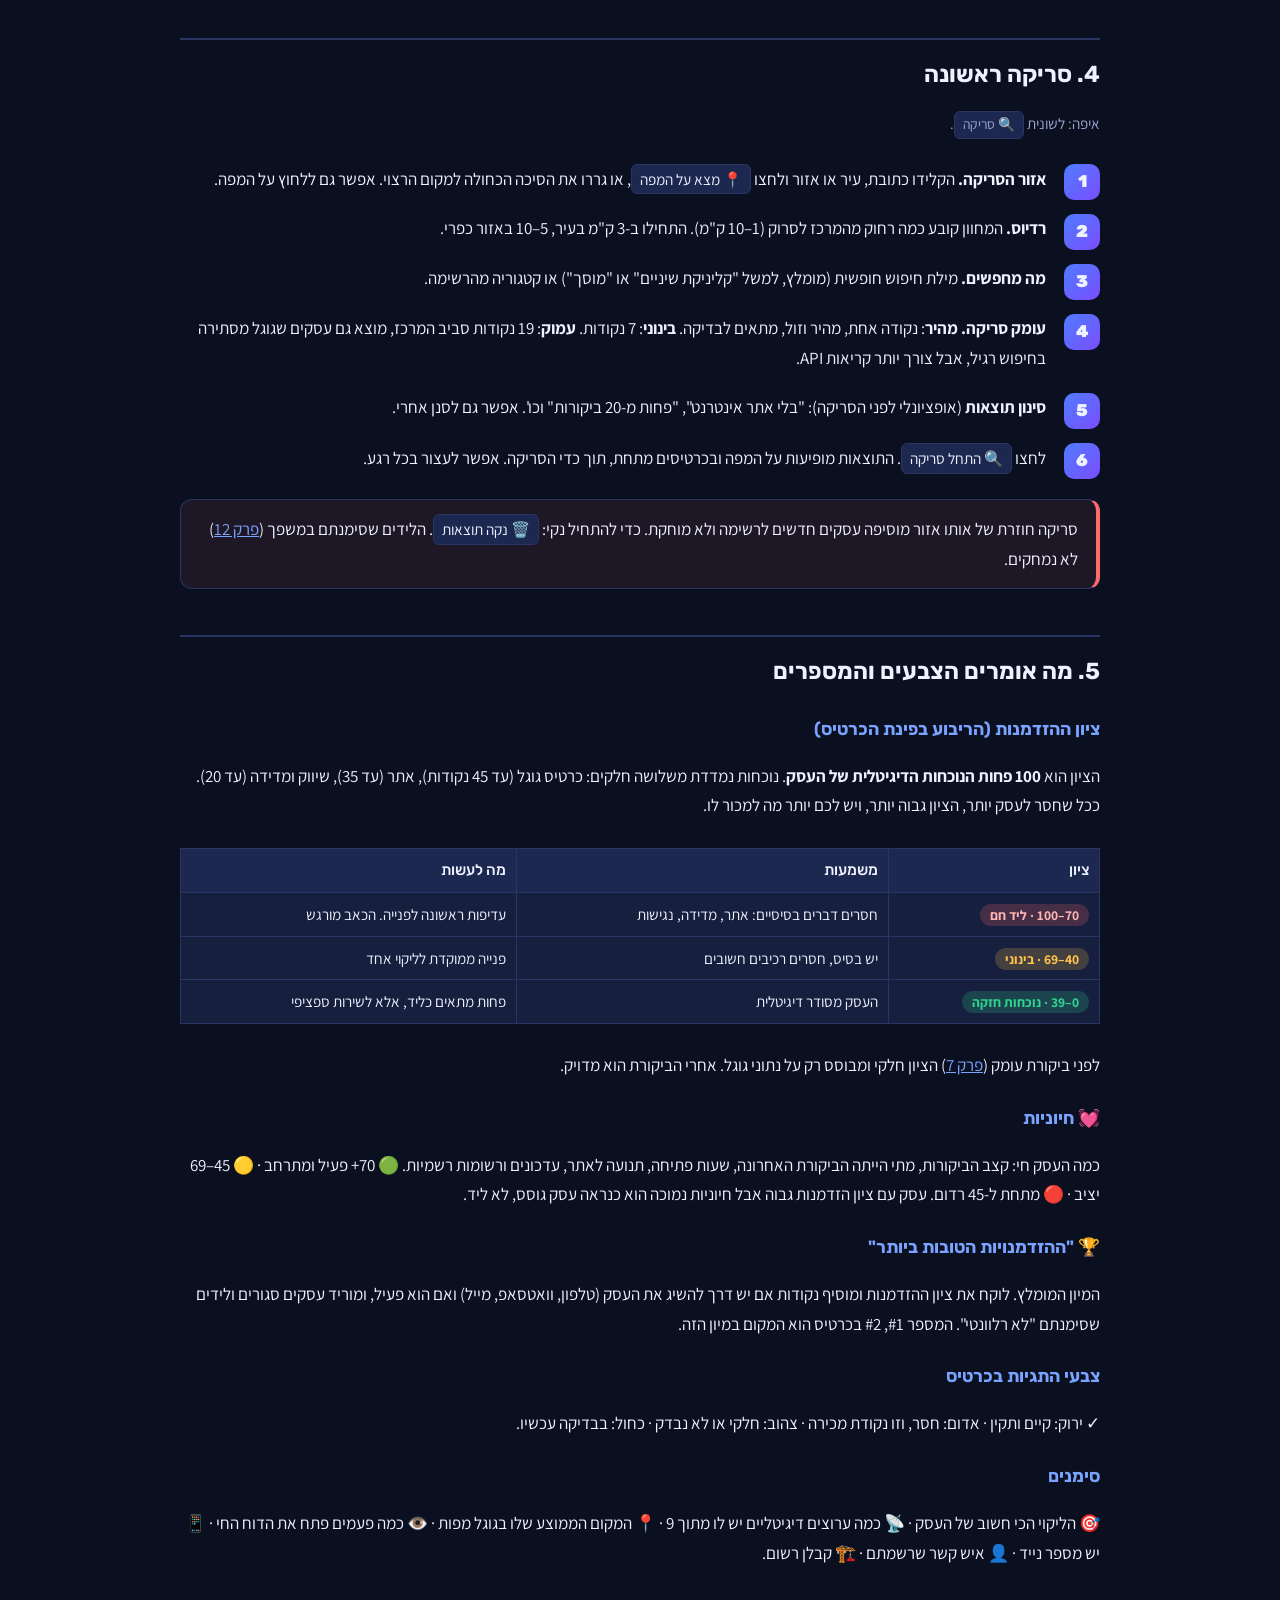
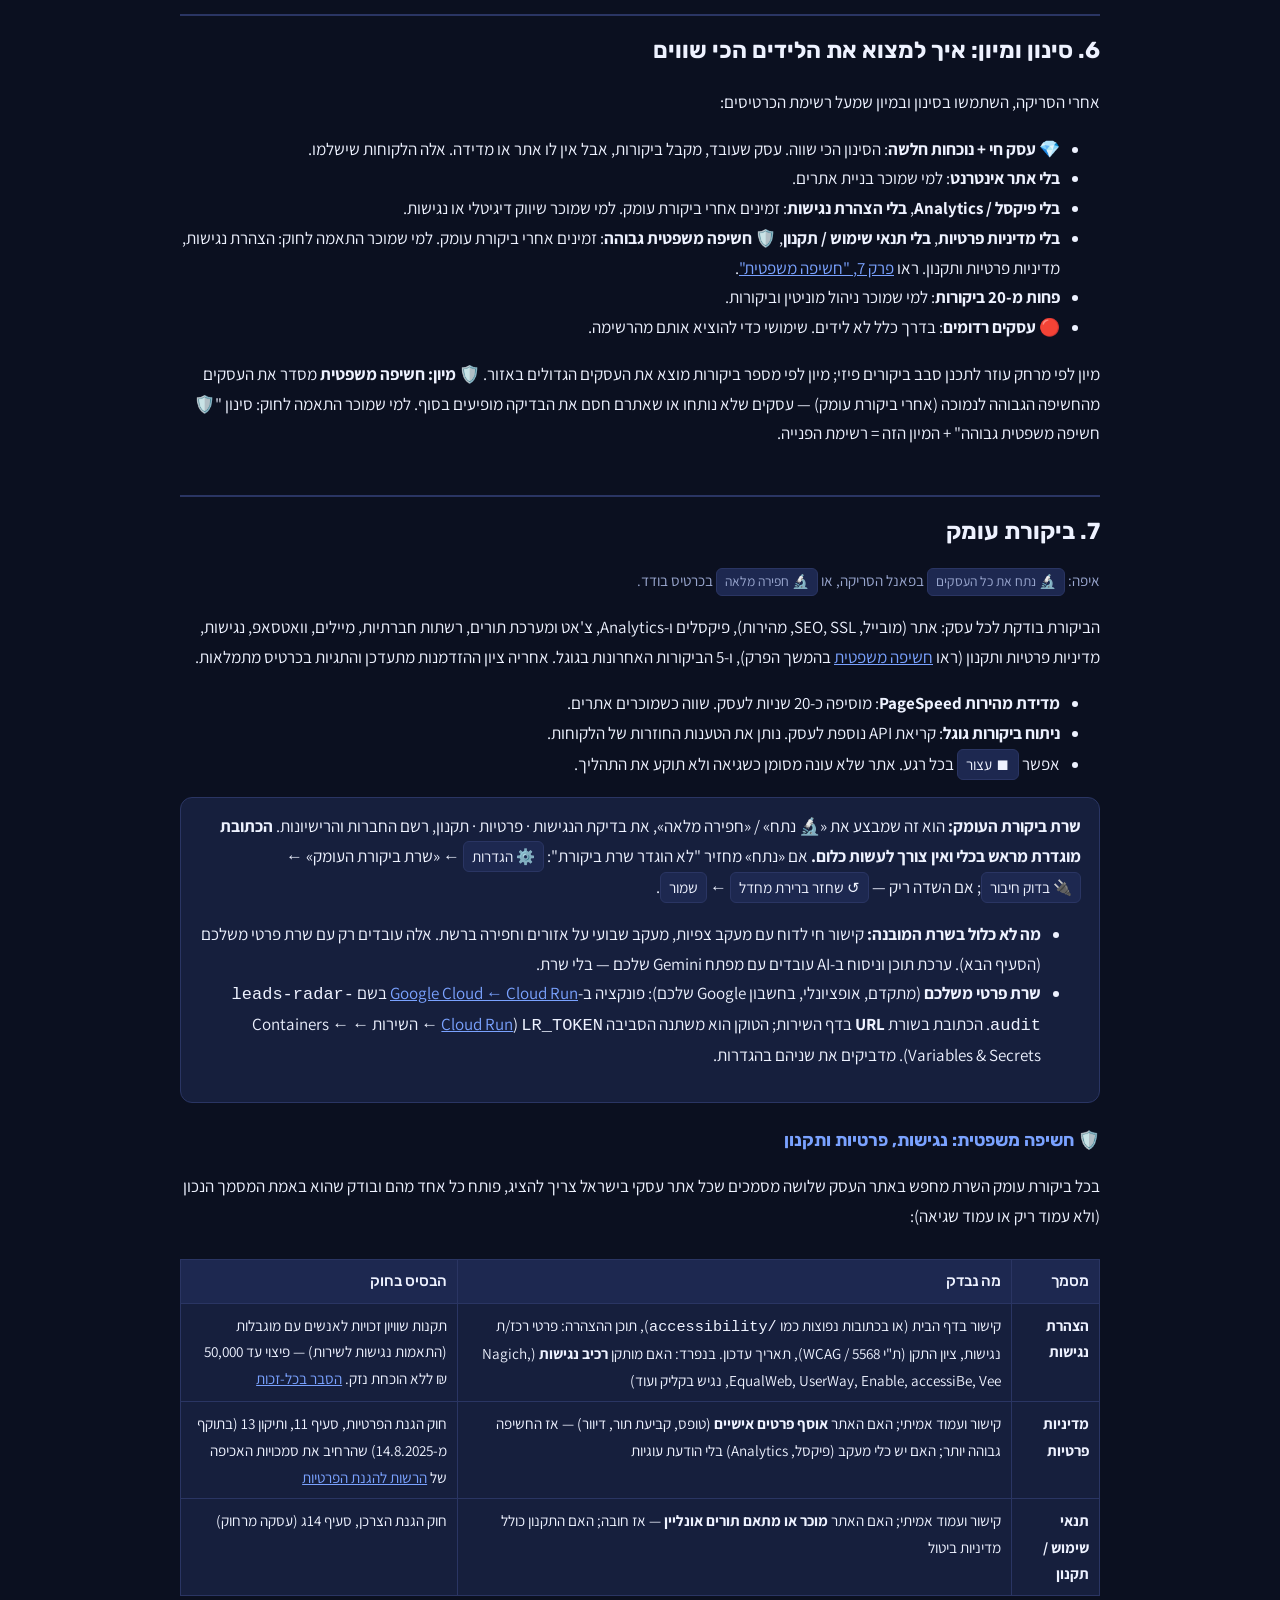
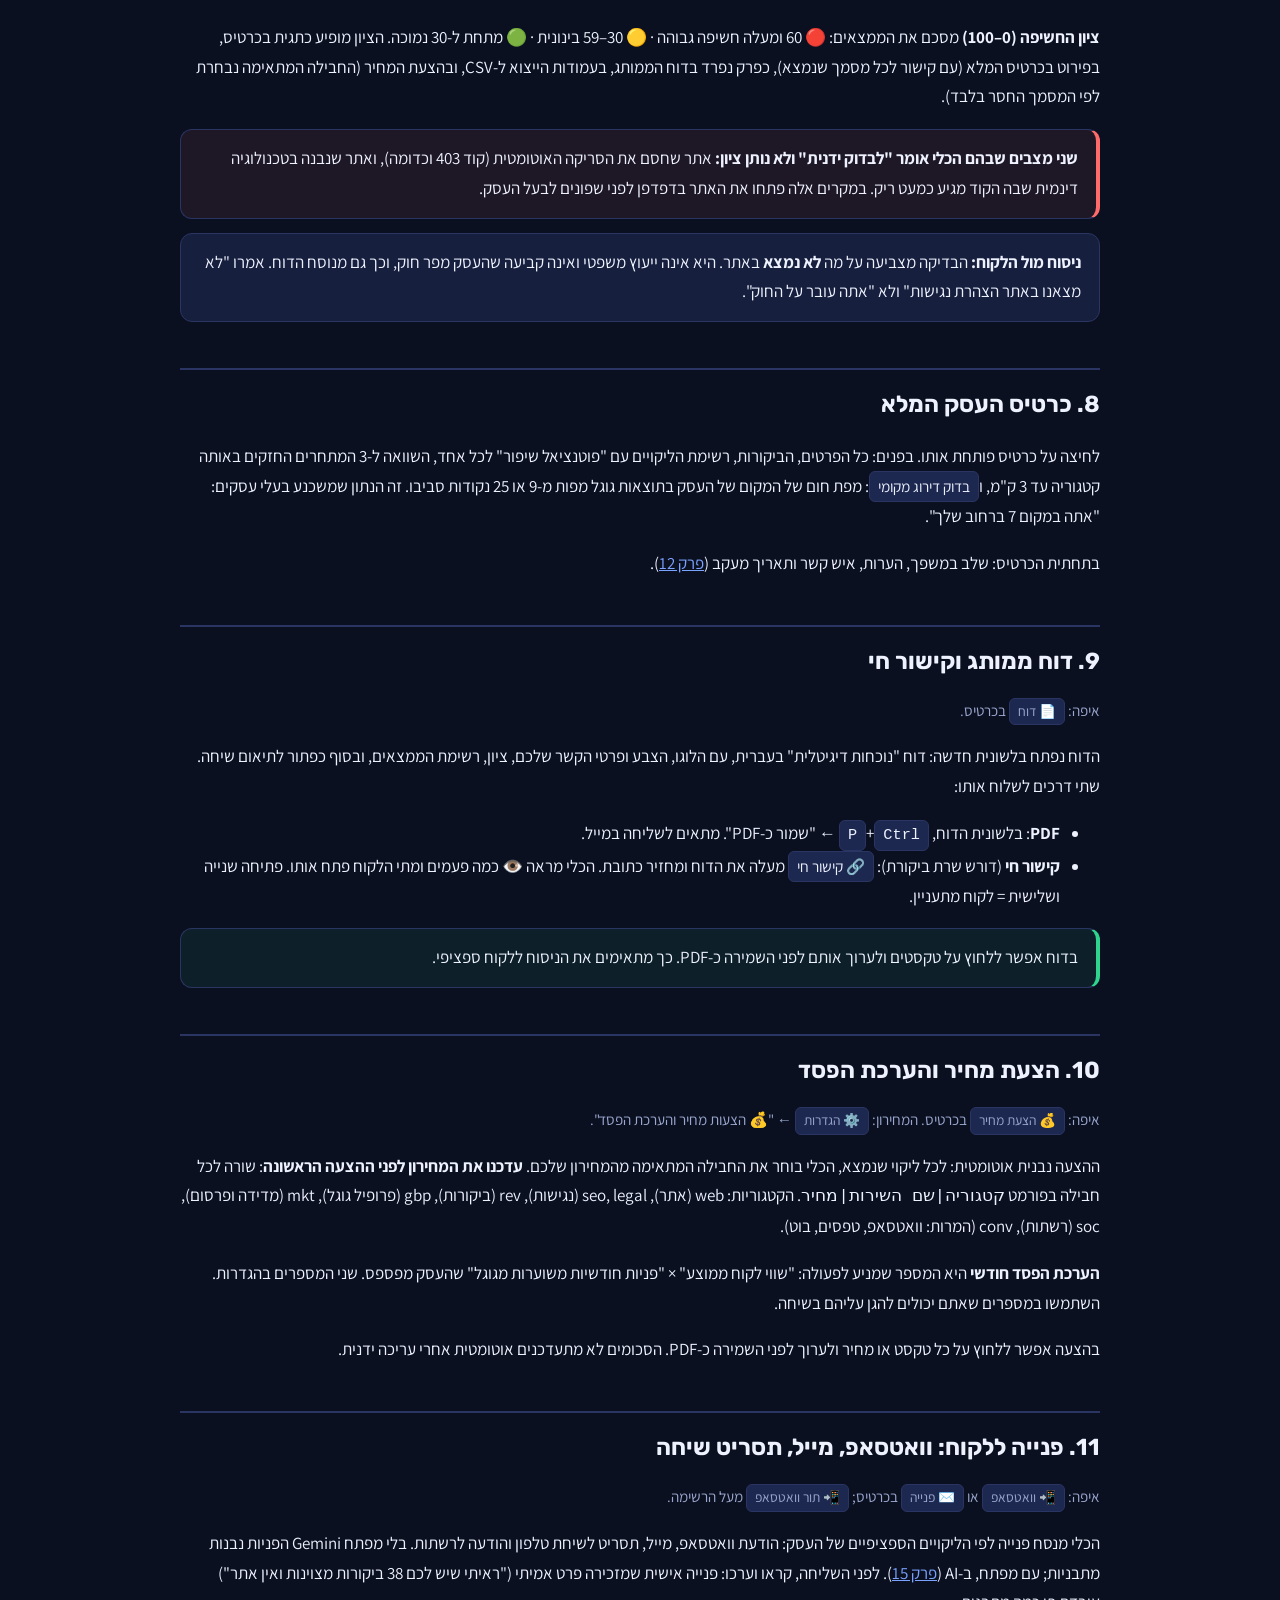
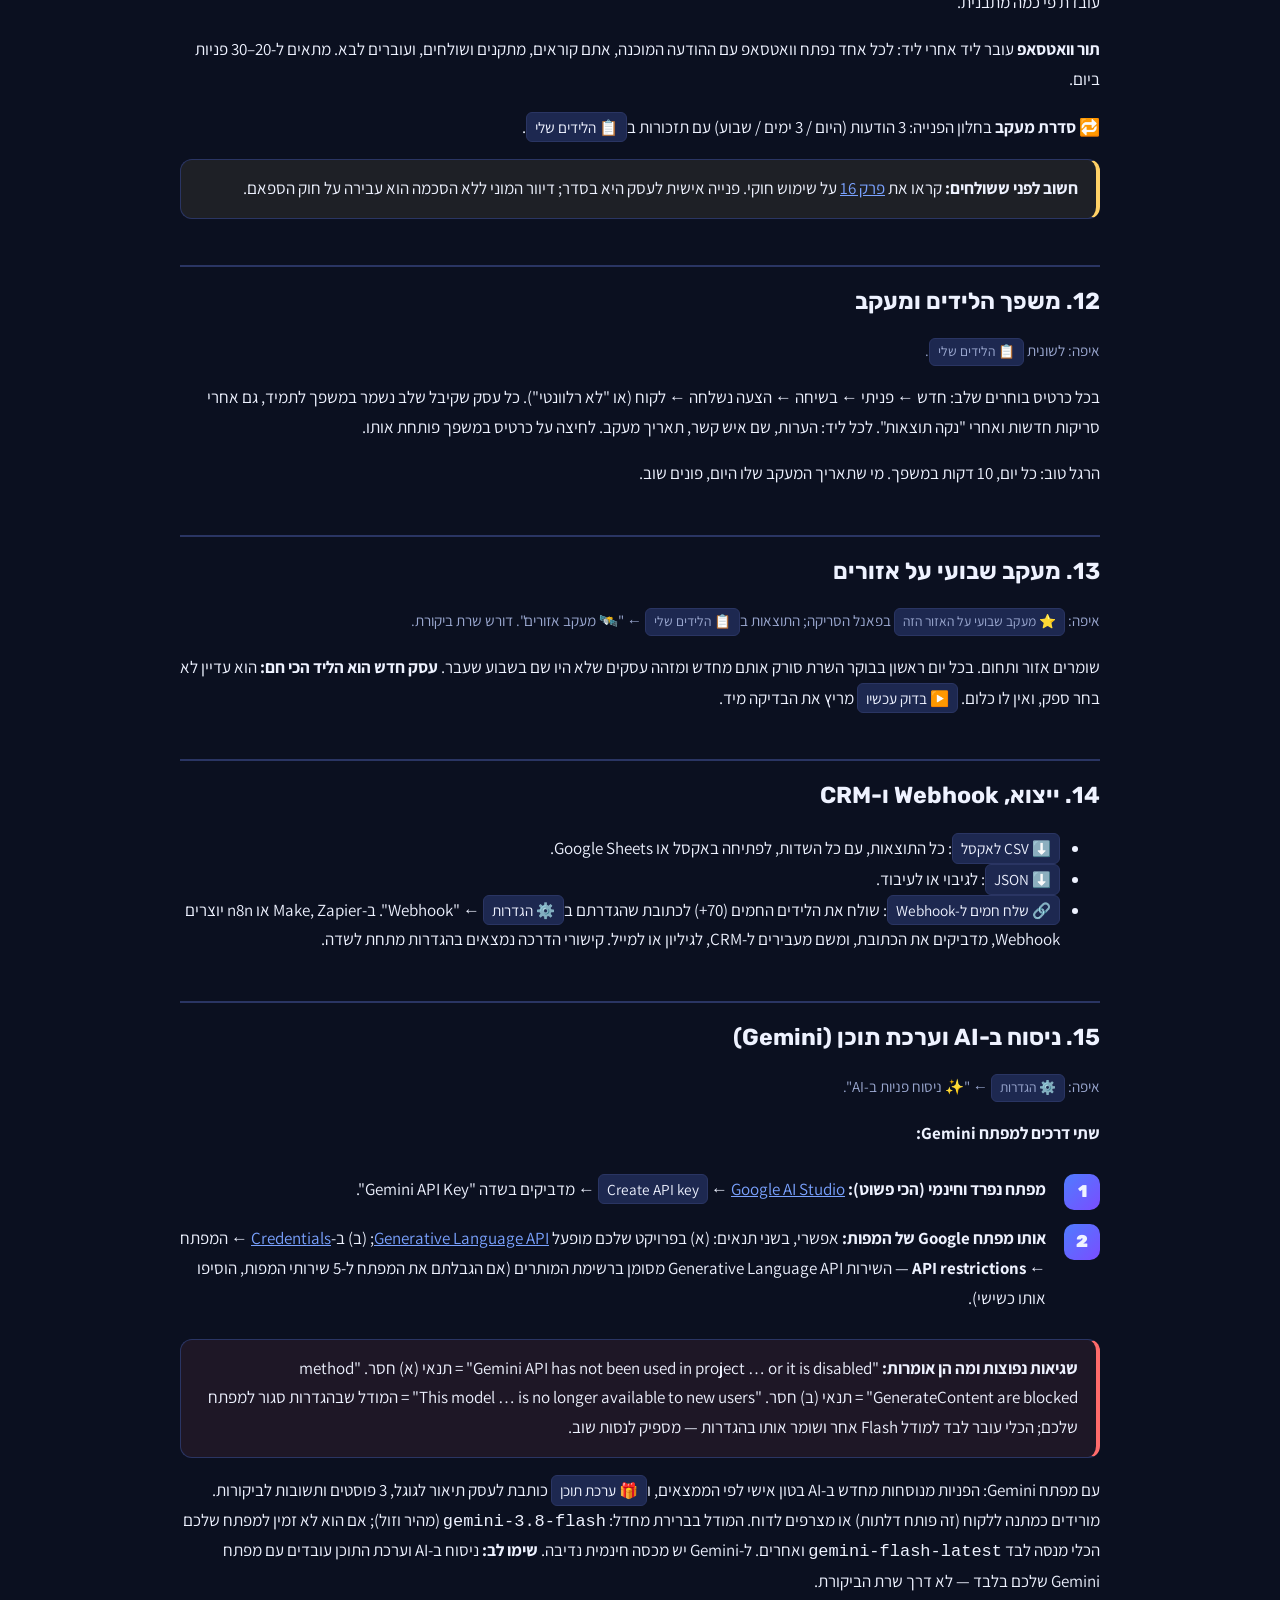
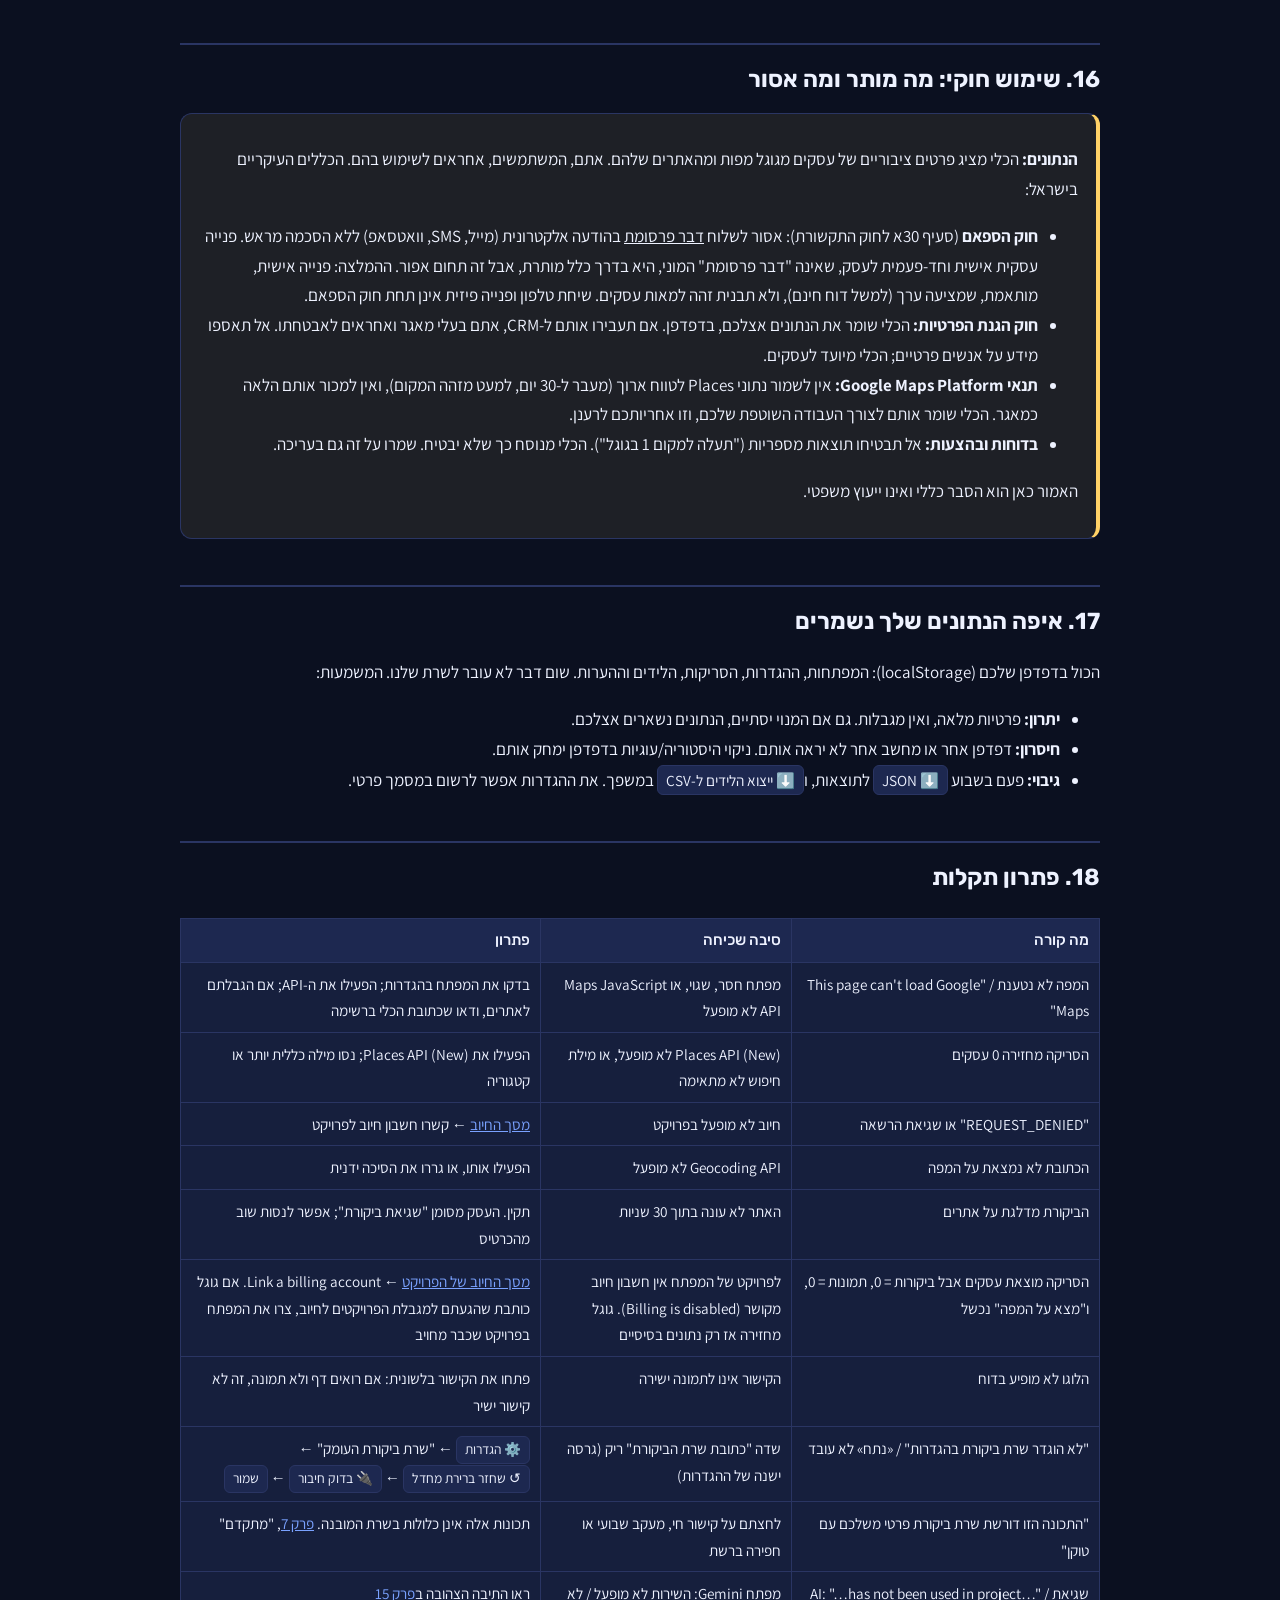
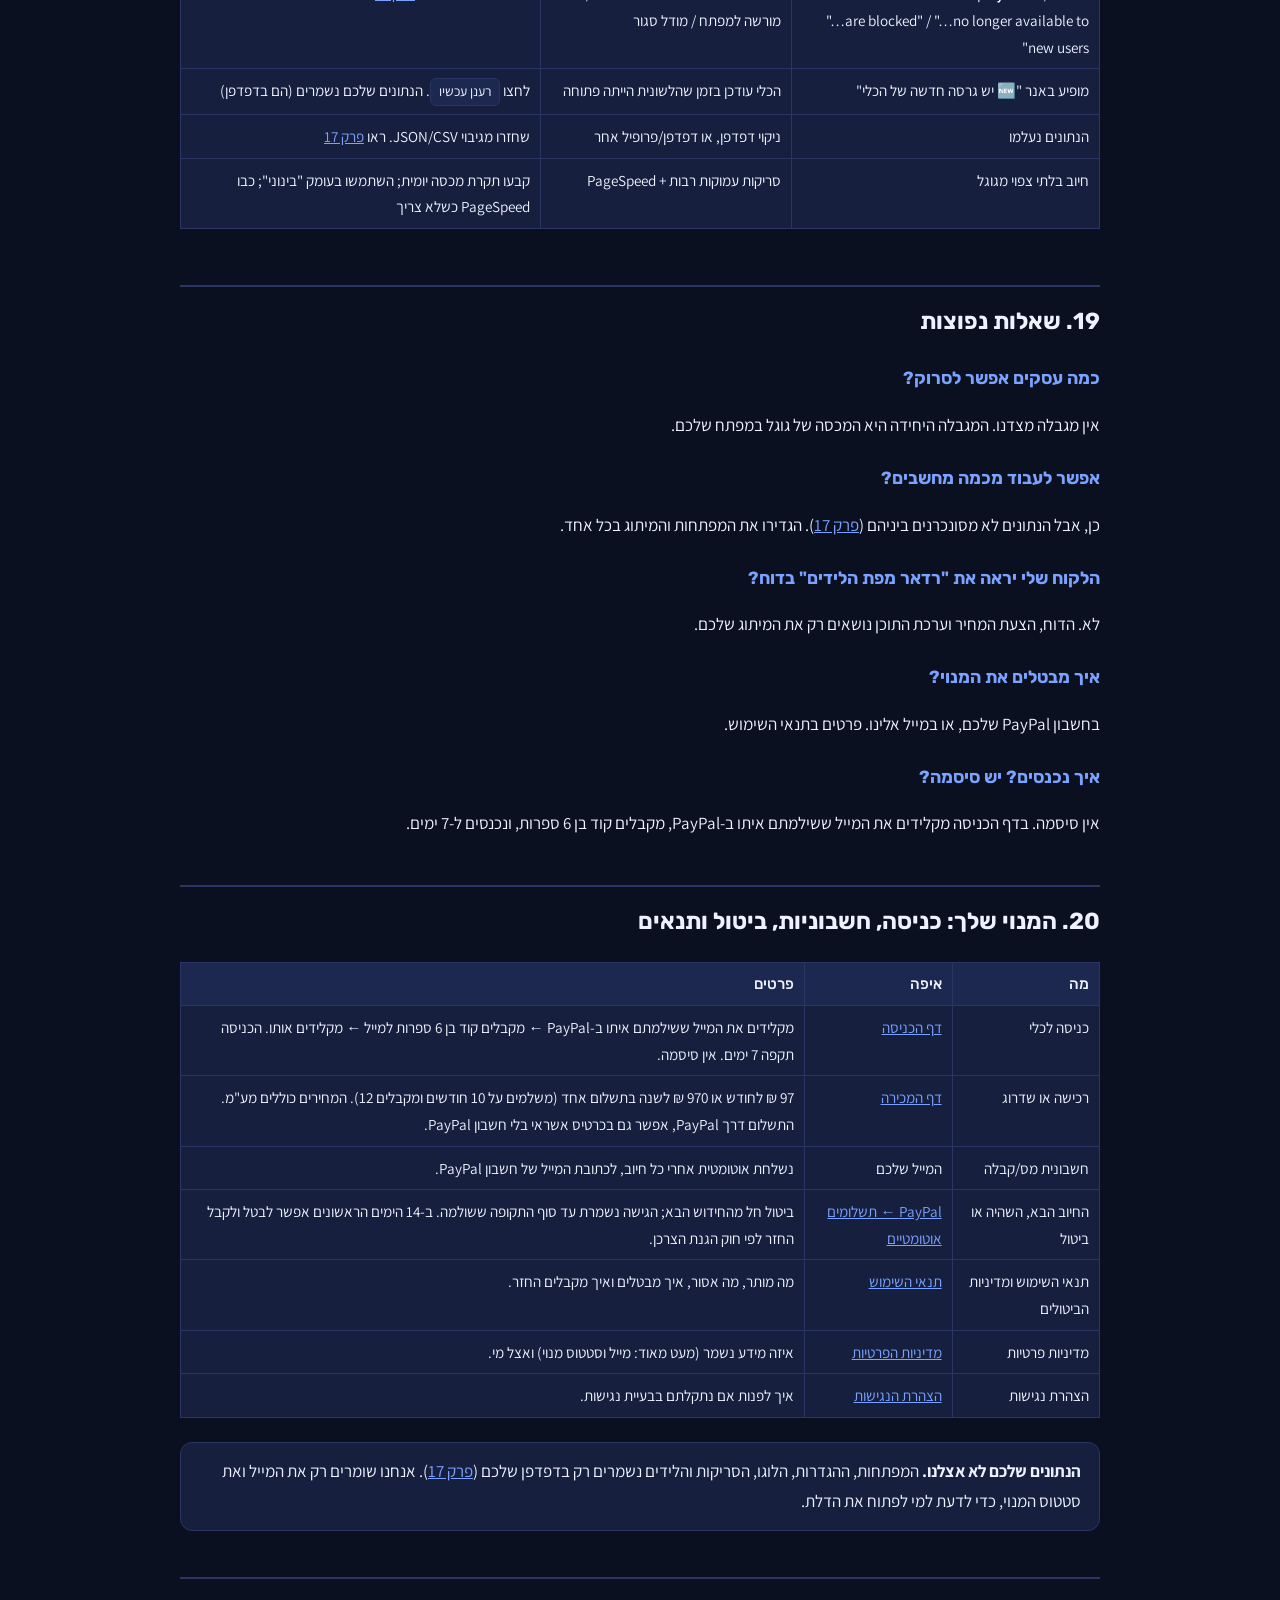
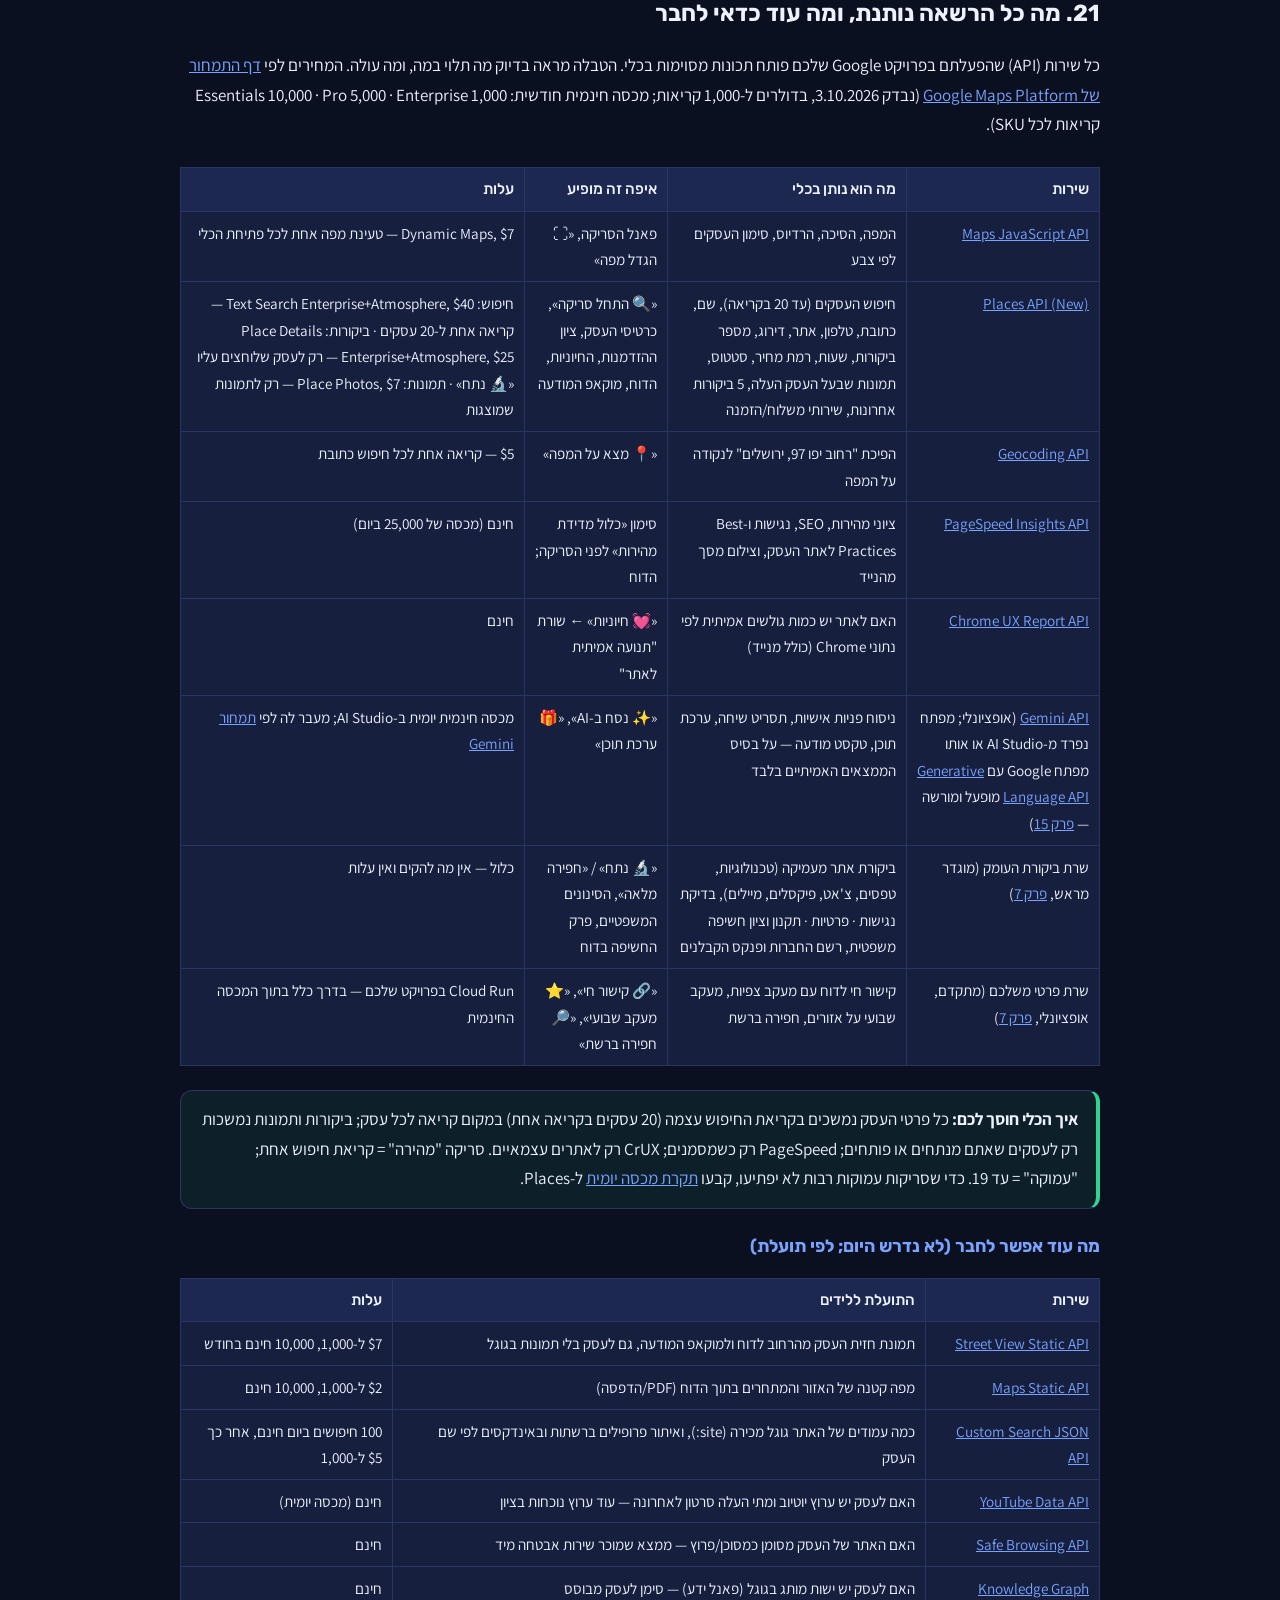
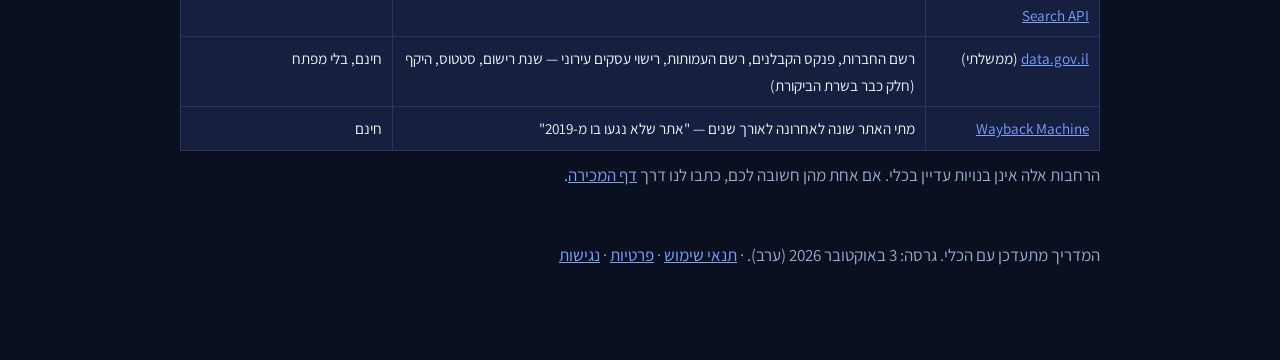
==== commit eb047df5: "Sort by legal exposure (highest first; unanalyzed/blocked last); guide ch.6 Co-Authored-By: Claude F" ====
--- a/help.html
+++ b/help.html
@@ -160,7 +160,7 @@
 <li><b>פחות מ-20 ביקורות</b>: למי שמוכר ניהול מוניטין וביקורות.</li>
 <li><b>🔴 עסקים רדומים</b>: בדרך כלל לא לידים. שימושי כדי להוציא אותם מהרשימה.</li>
 </ul>
-<p>מיון לפי מרחק עוזר לתכנן סבב ביקורים פיזי; מיון לפי מספר ביקורות מוצא את העסקים הגדולים באזור.</p>
+<p>מיון לפי מרחק עוזר לתכנן סבב ביקורים פיזי; מיון לפי מספר ביקורות מוצא את העסקים הגדולים באזור. <b>🛡️ מיון: חשיפה משפטית</b> מסדר את העסקים מהחשיפה הגבוהה לנמוכה (אחרי ביקורת עומק) — עסקים שלא נותחו או שאתרם חסם את הבדיקה מופיעים בסוף. למי שמוכר התאמה לחוק: סינון "🛡️ חשיפה משפטית גבוהה" + המיון הזה = רשימת הפנייה.</p>
 
 <h2 id="audit">7. ביקורת עומק</h2>
 <p class="where">איפה: <span class="btn">🔬 נתח את כל העסקים</span> בפאנל הסריקה, או <span class="btn">🔬 חפירה מלאה</span> בכרטיס בודד.</p>
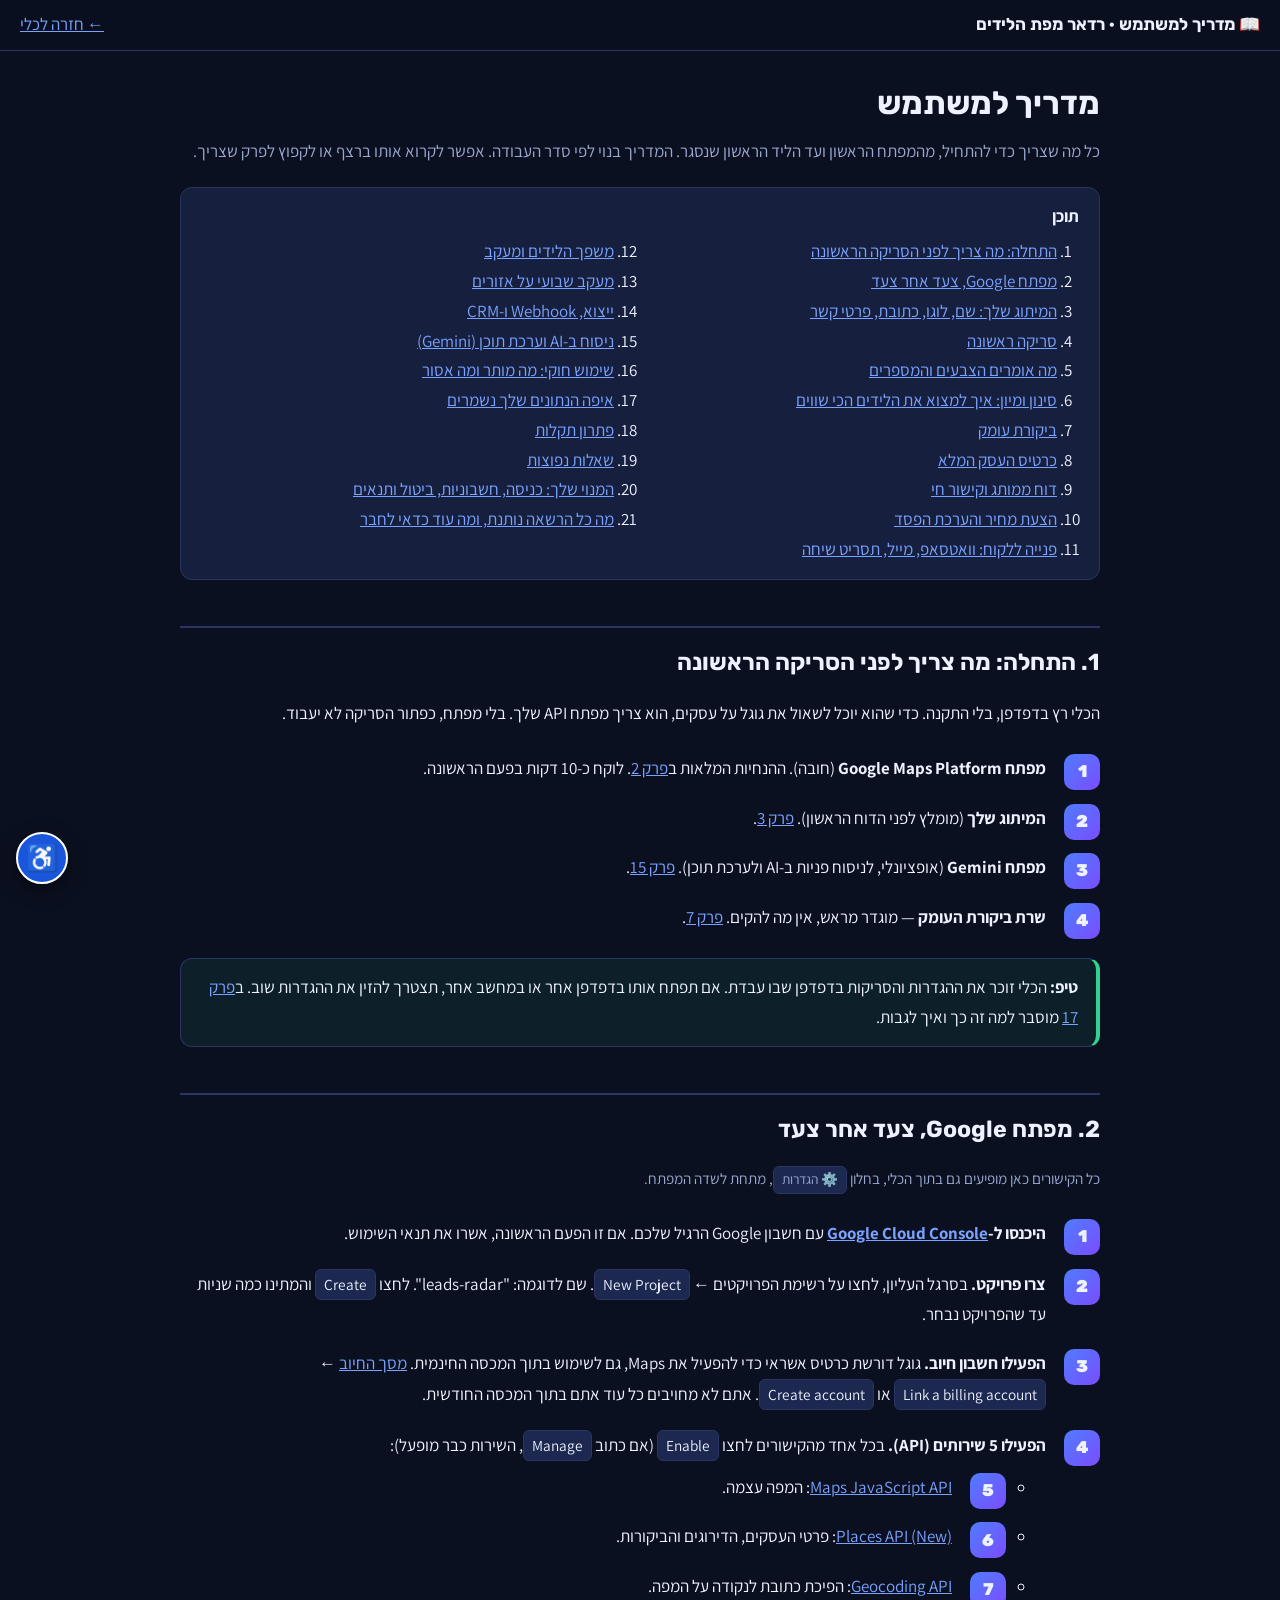
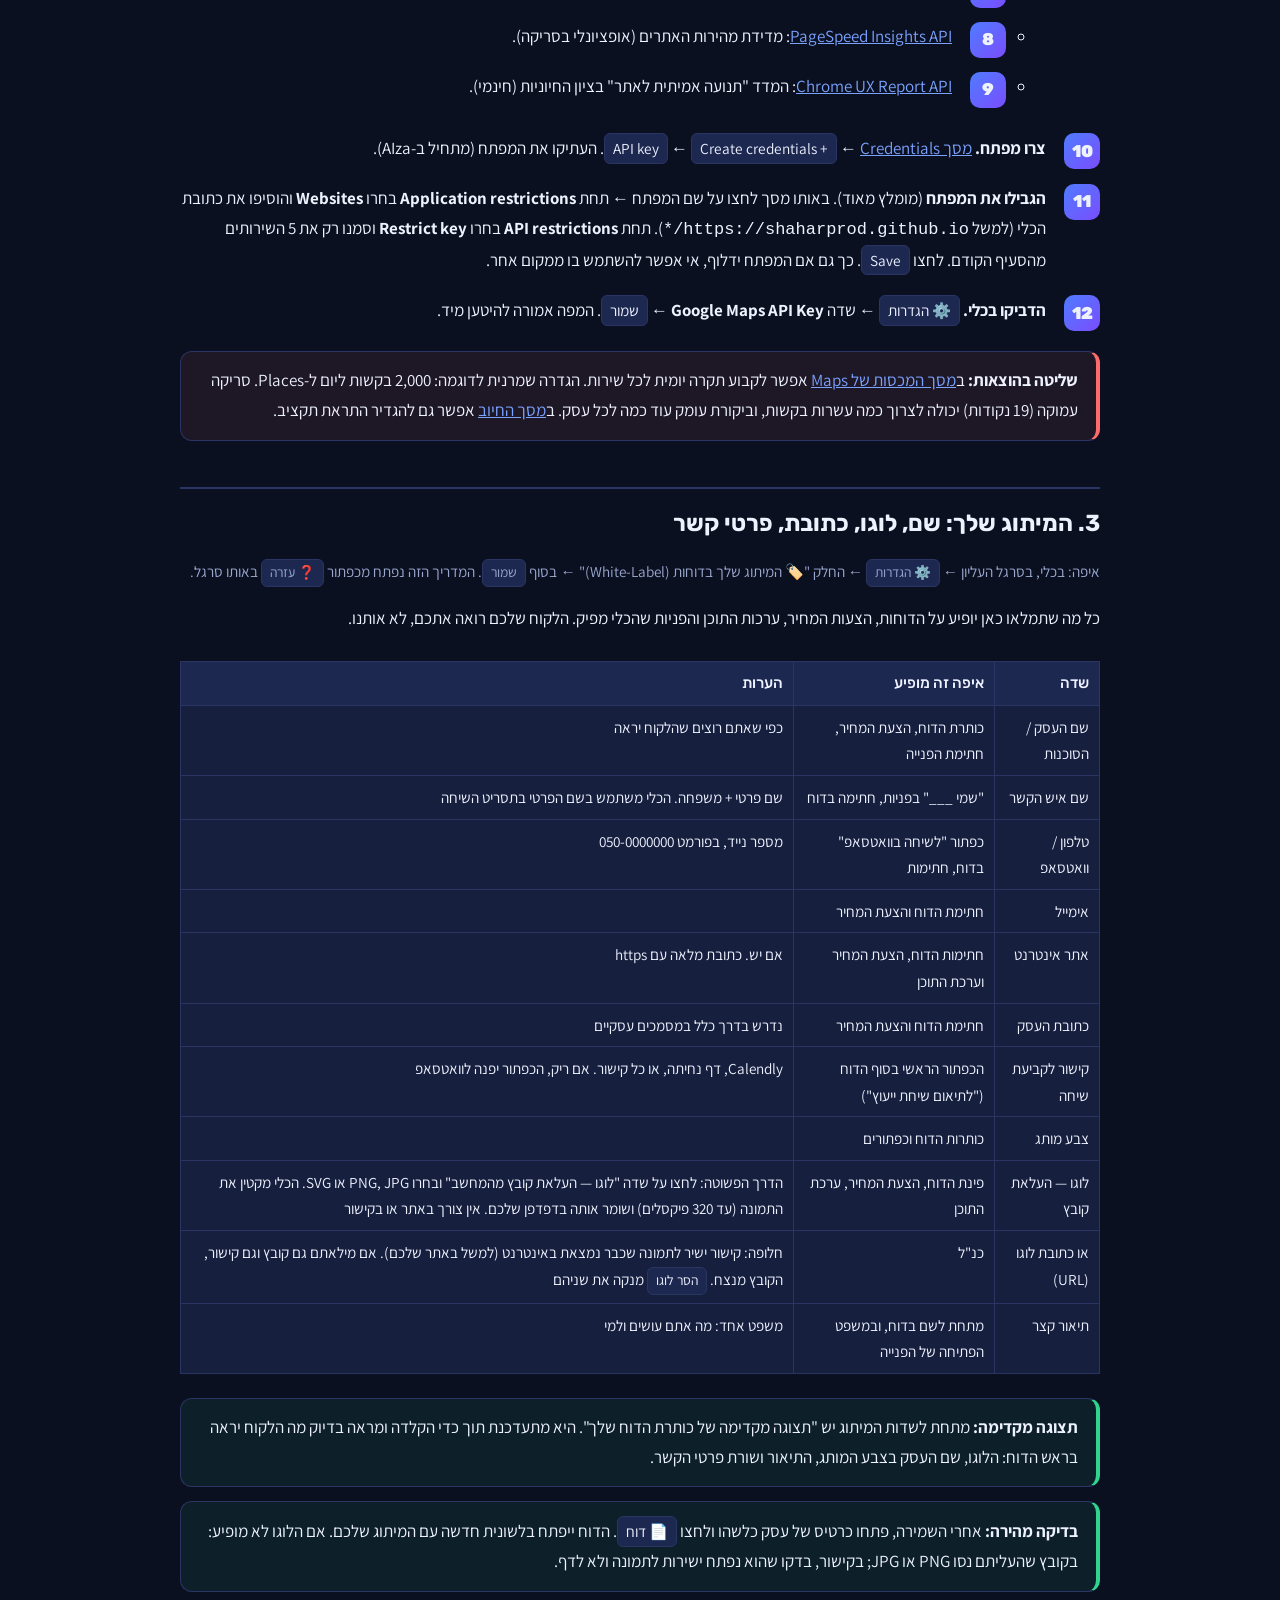
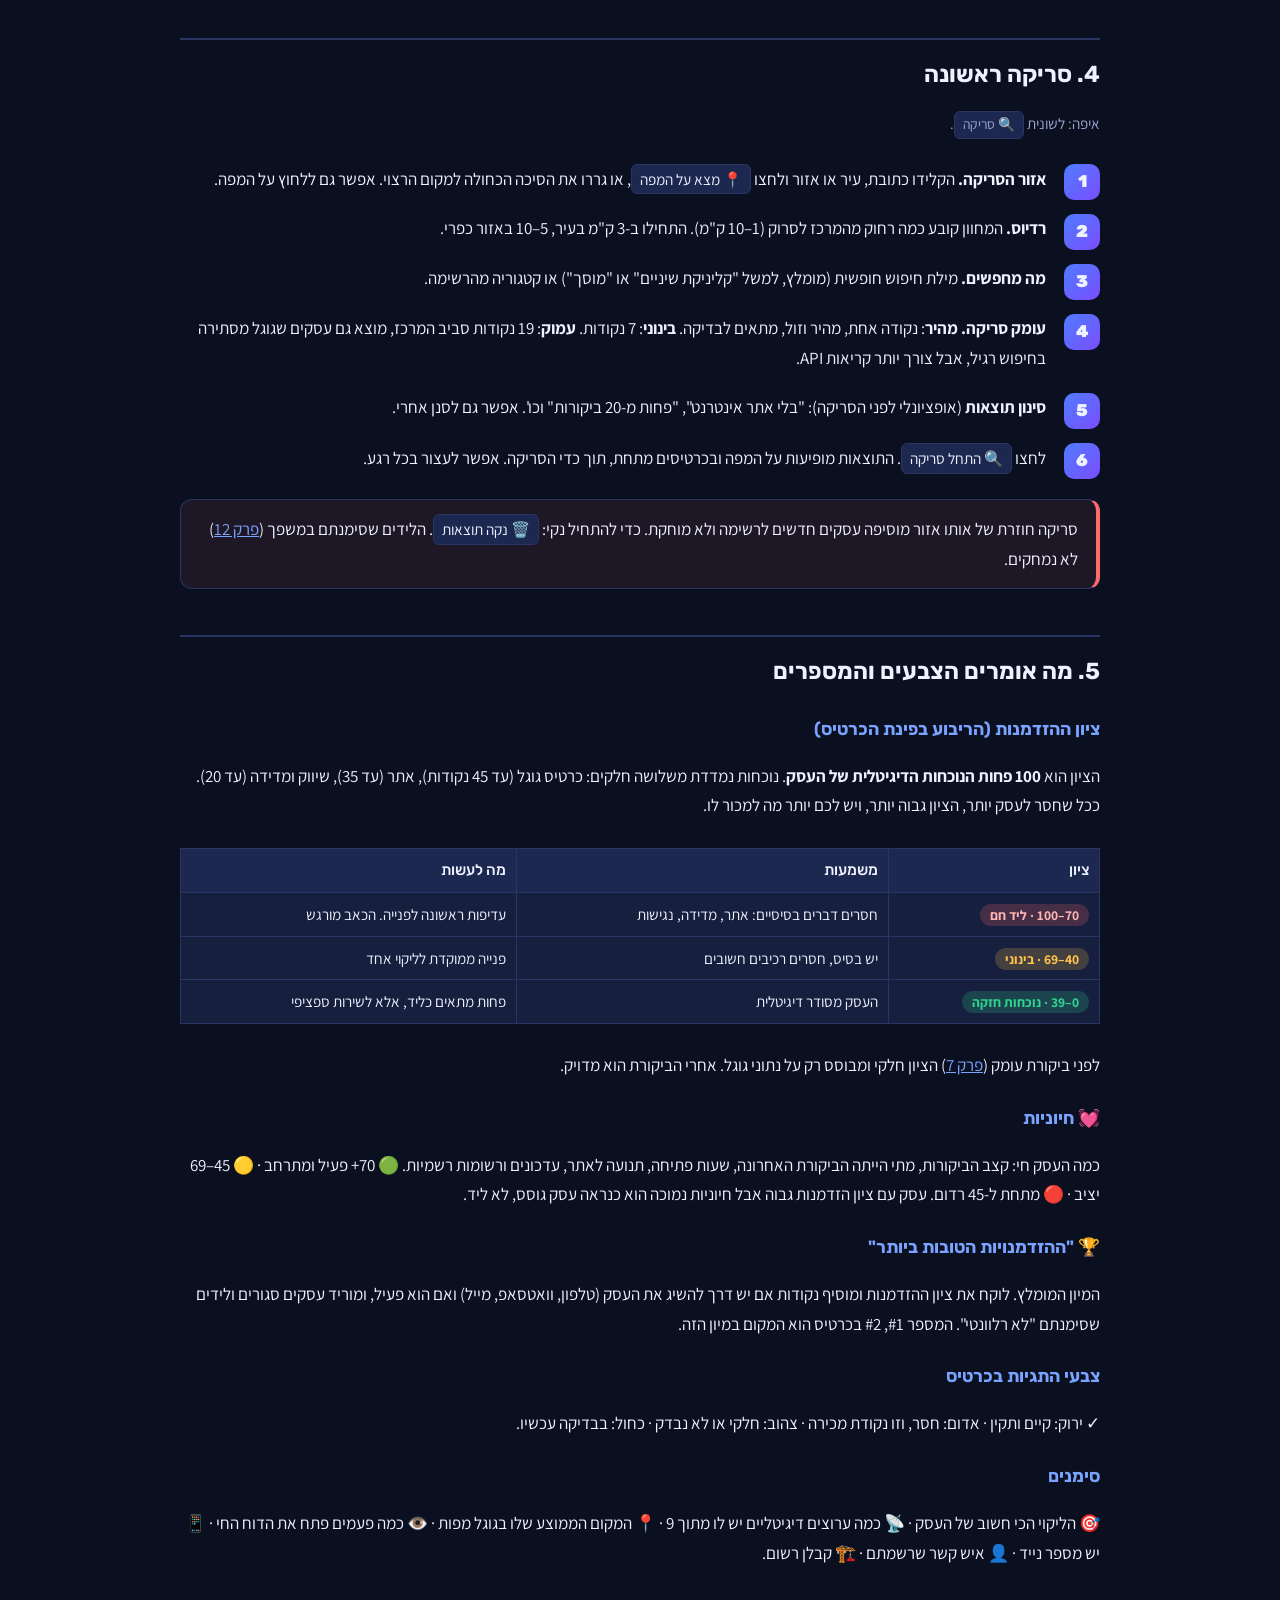
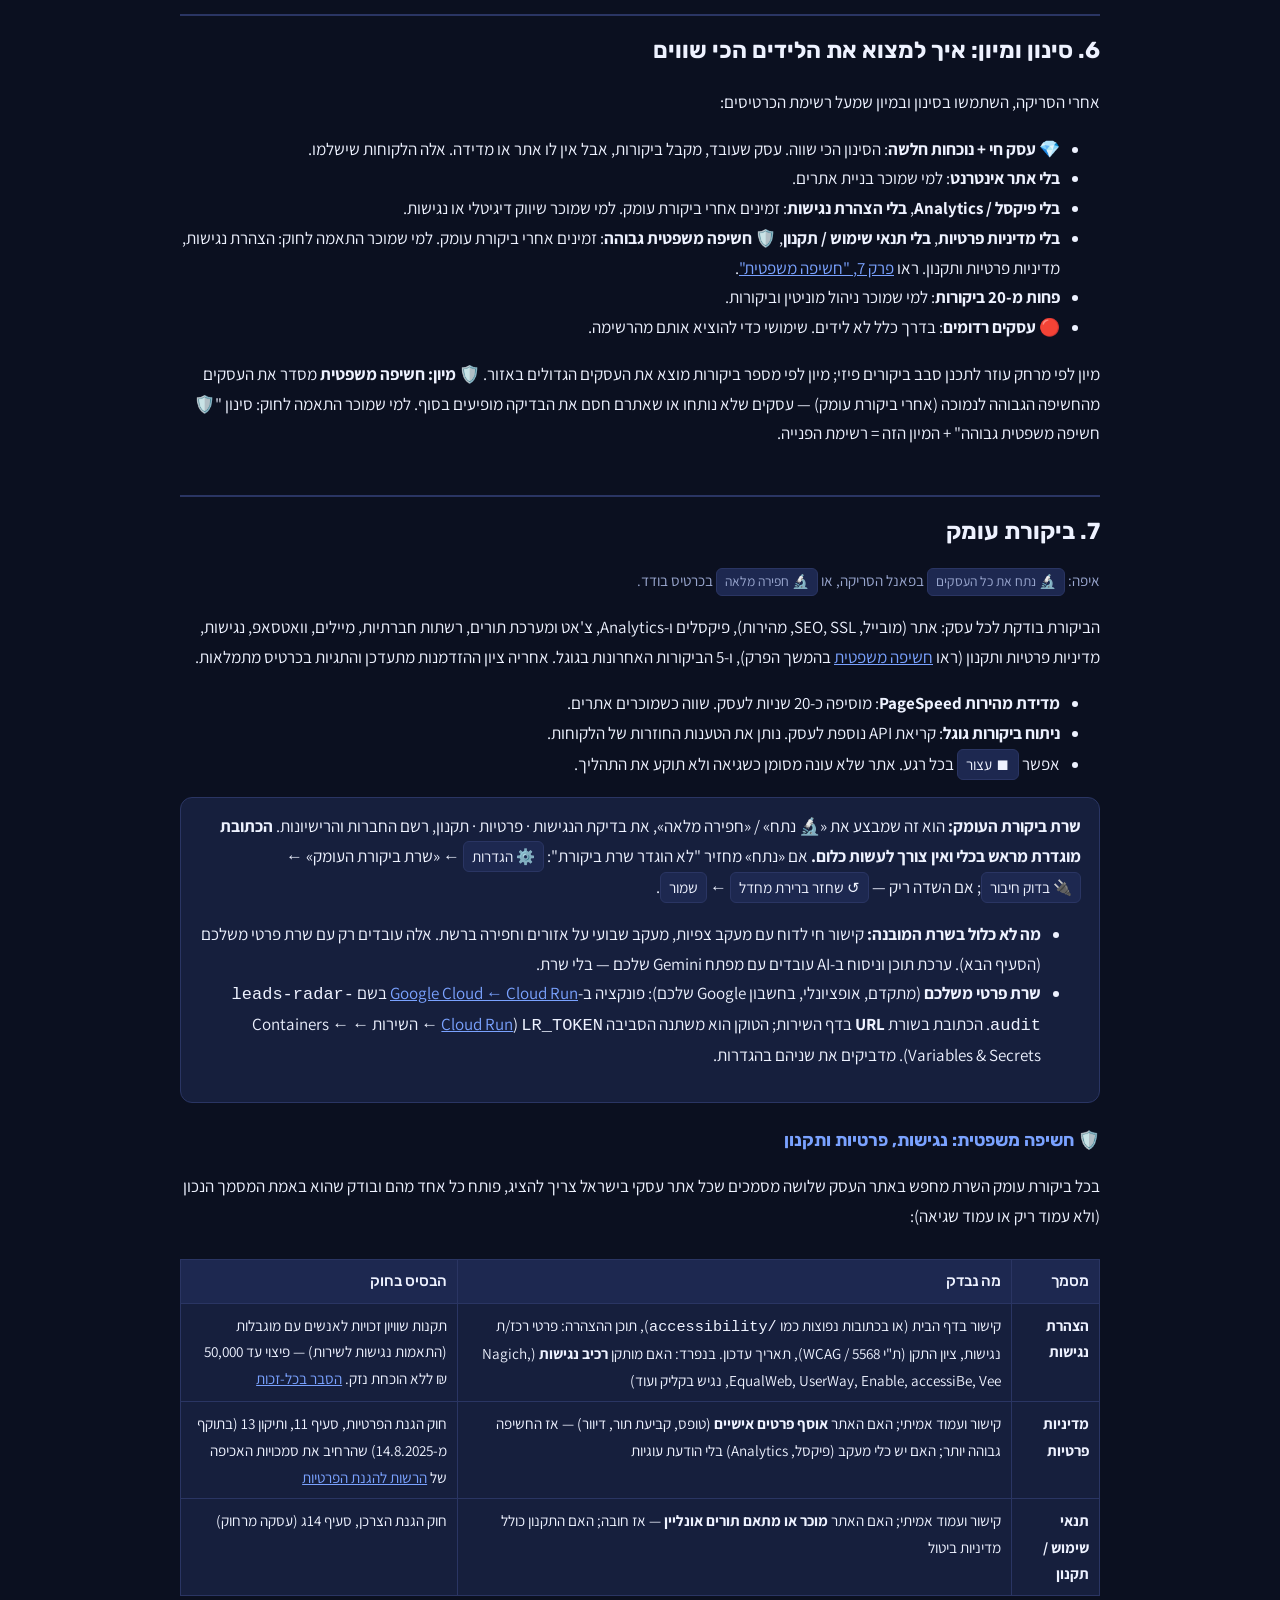
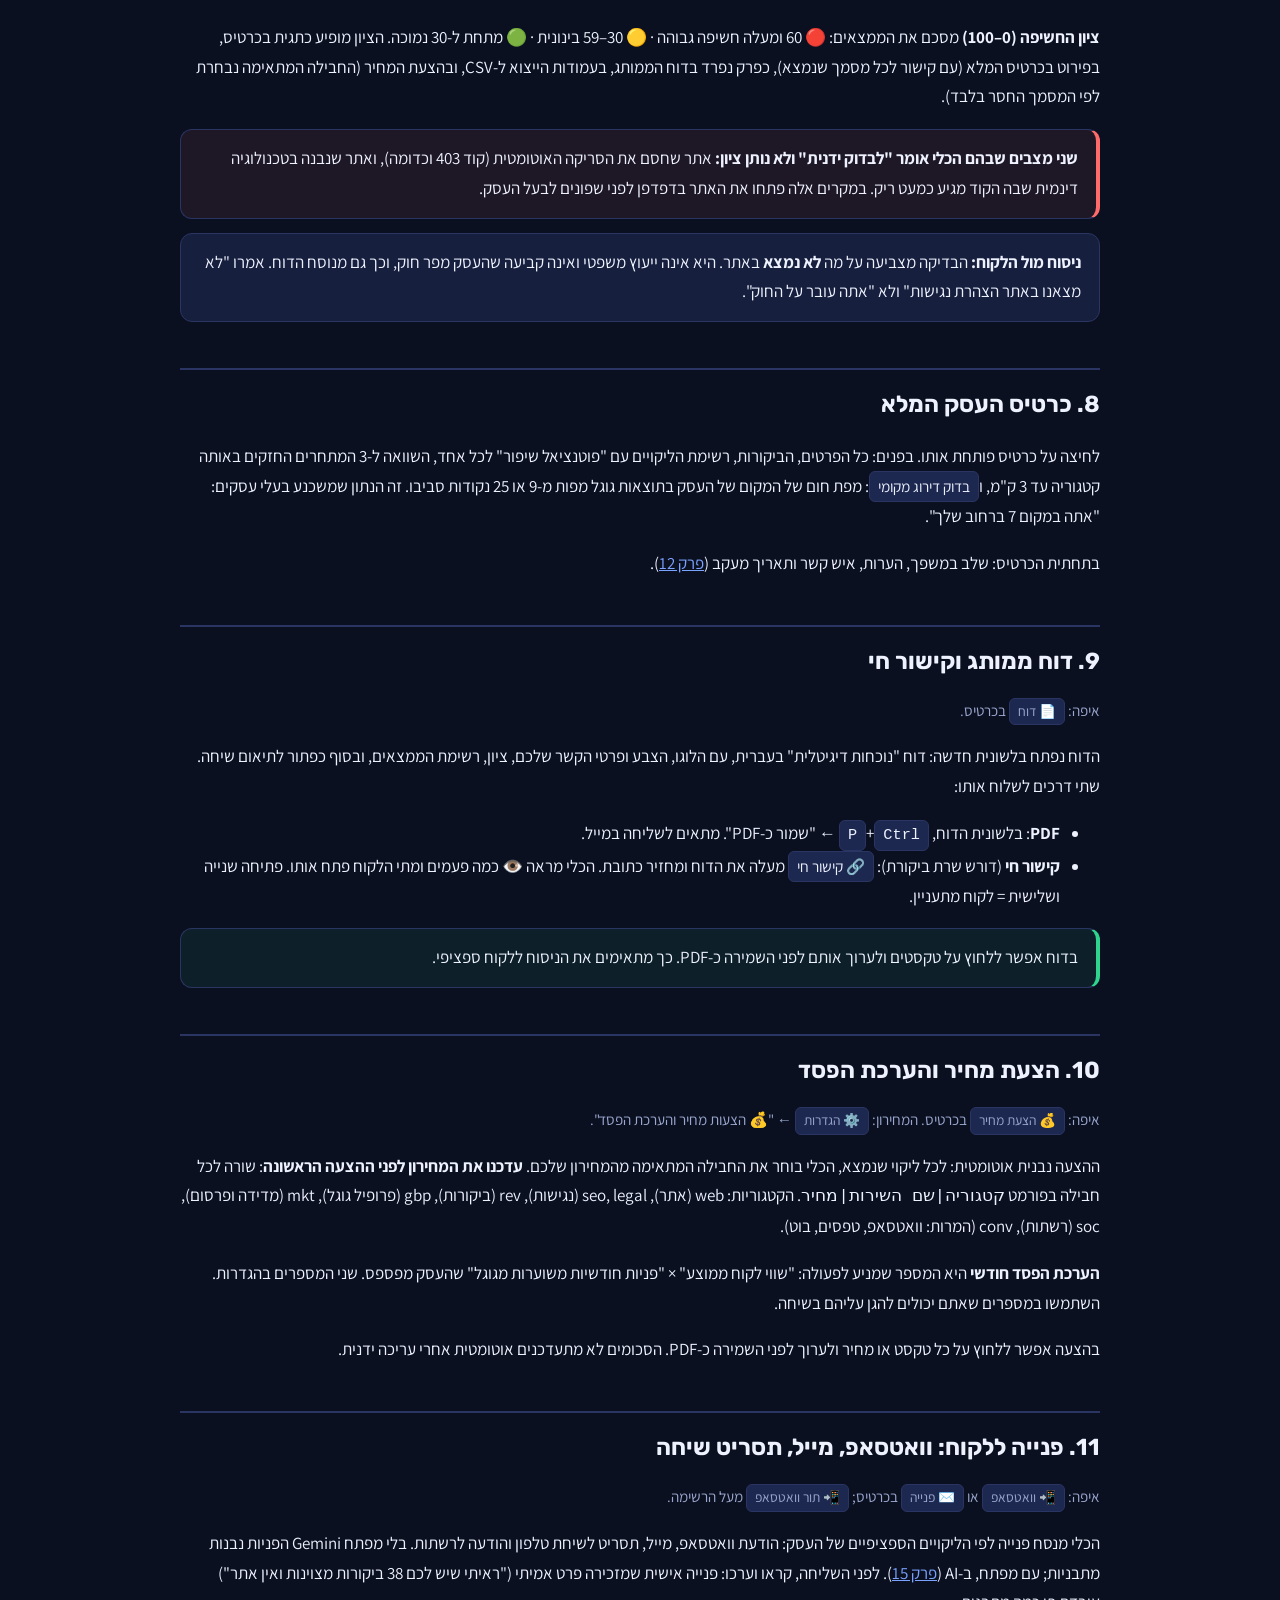
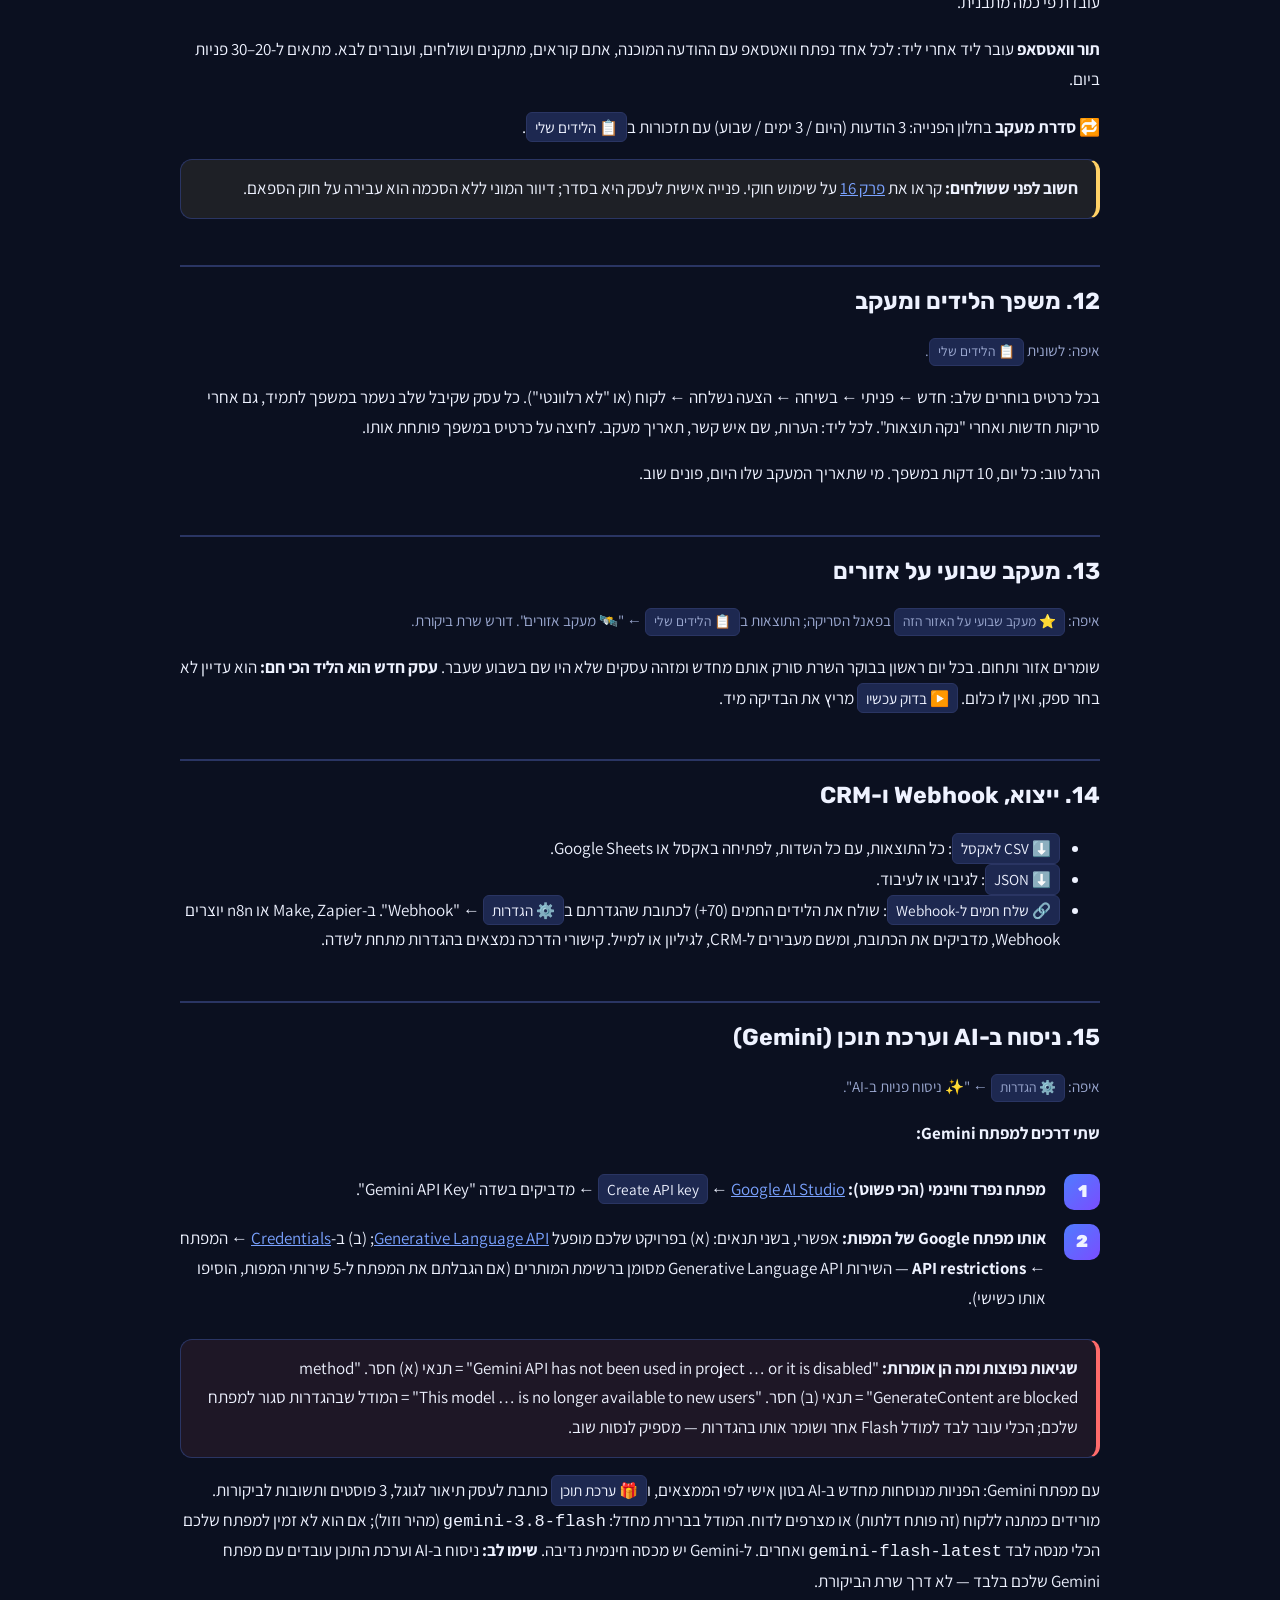
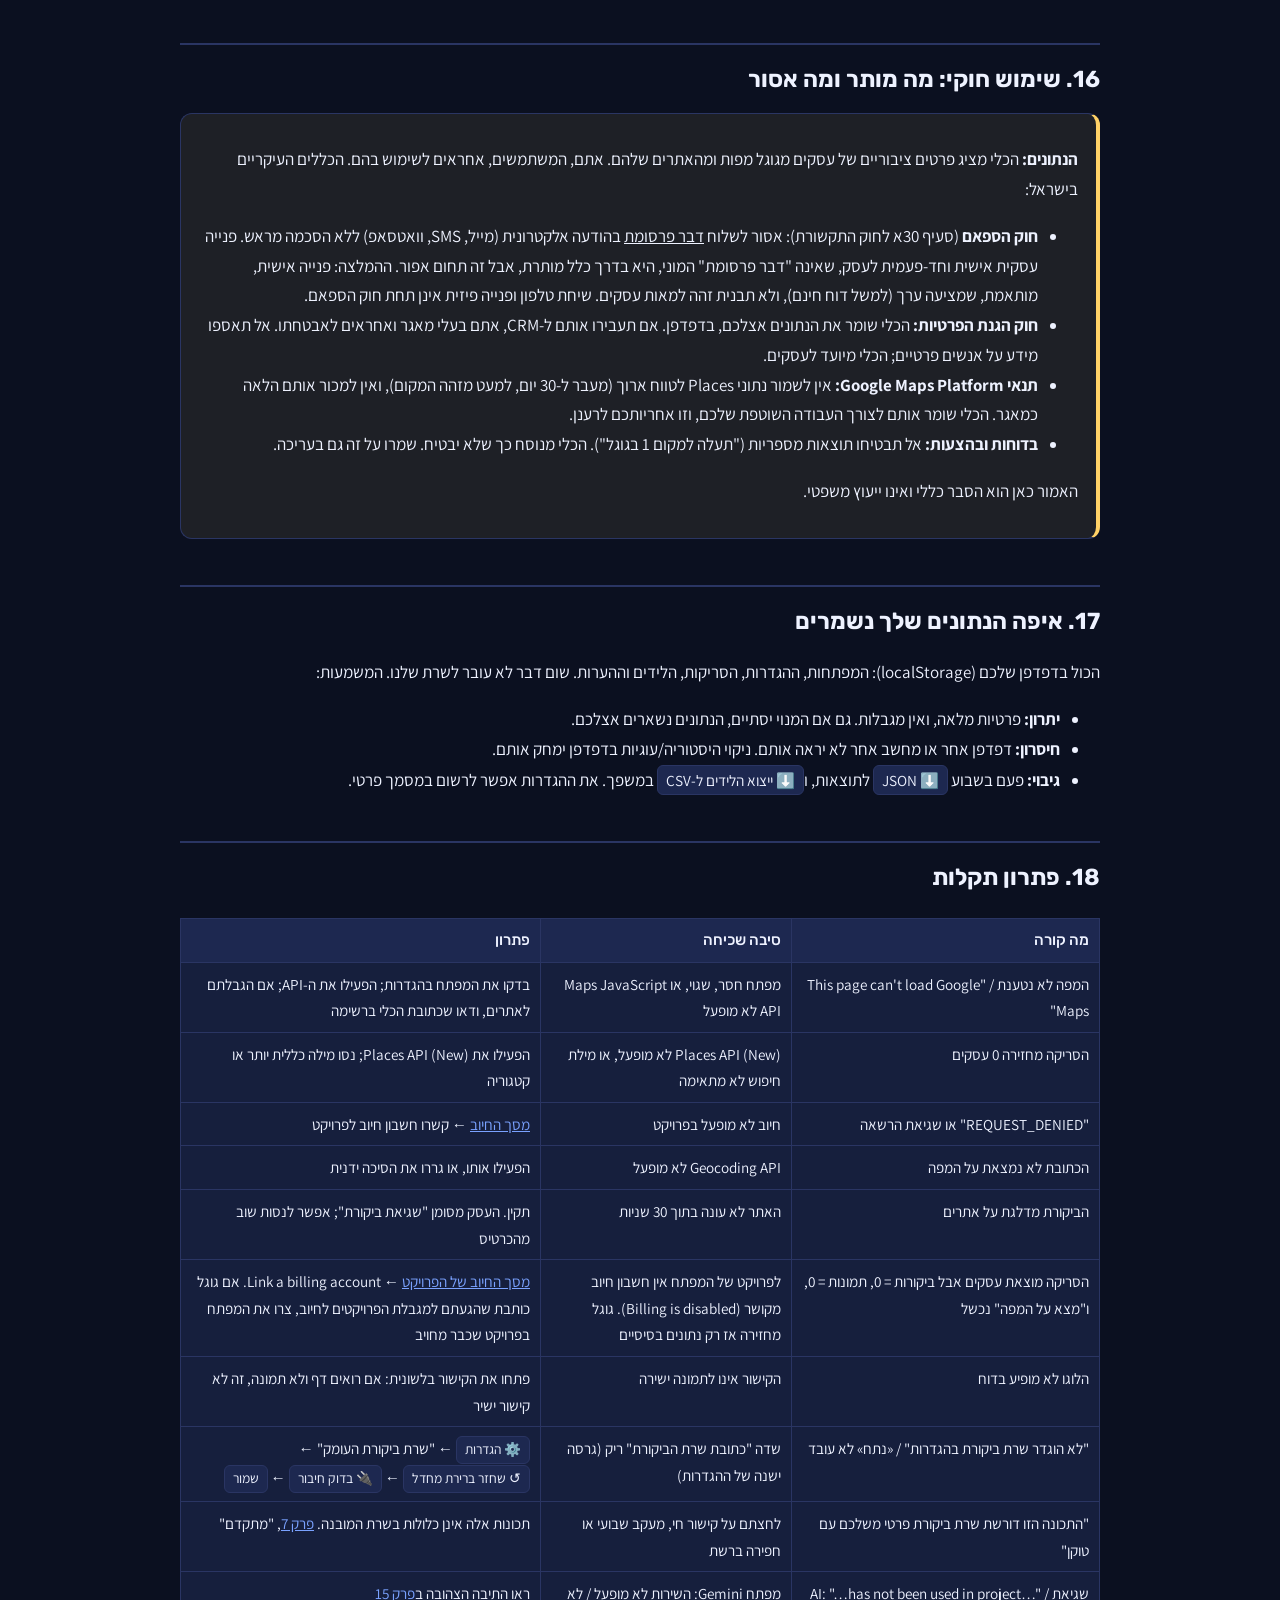
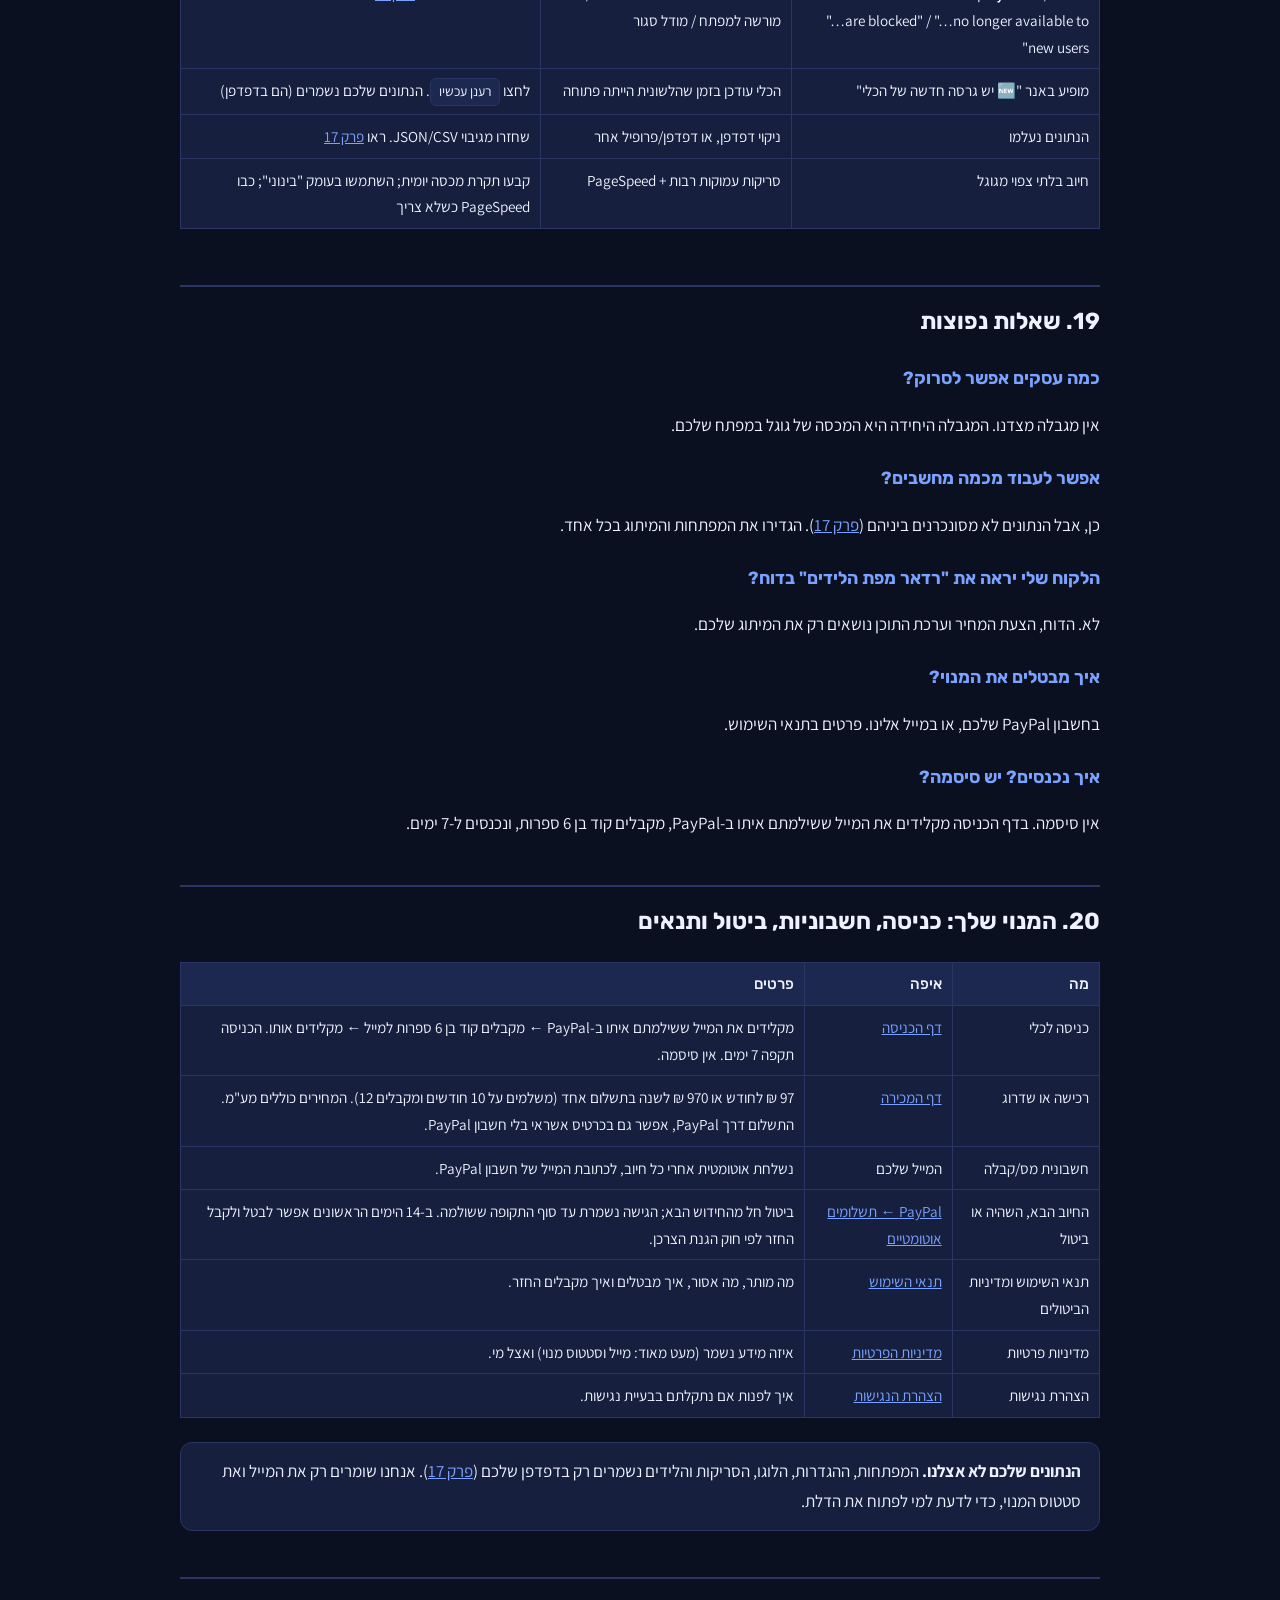
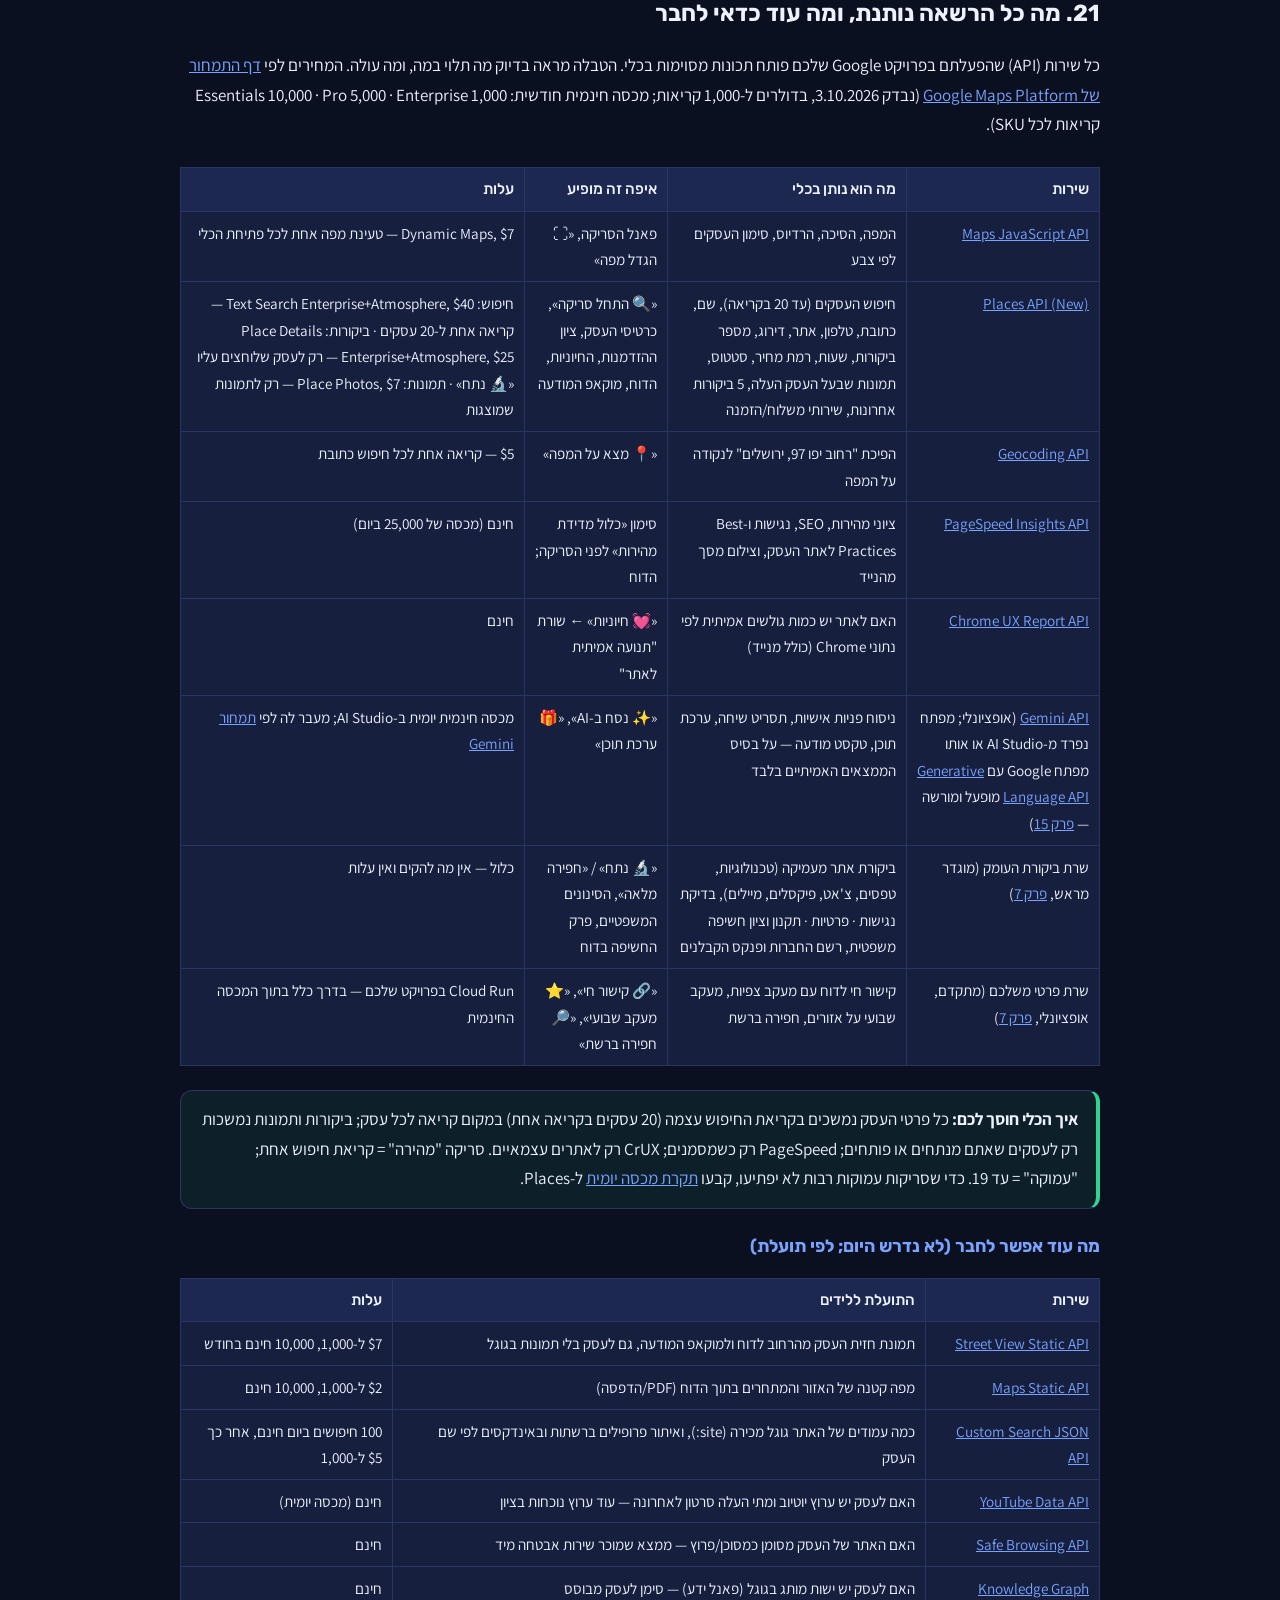
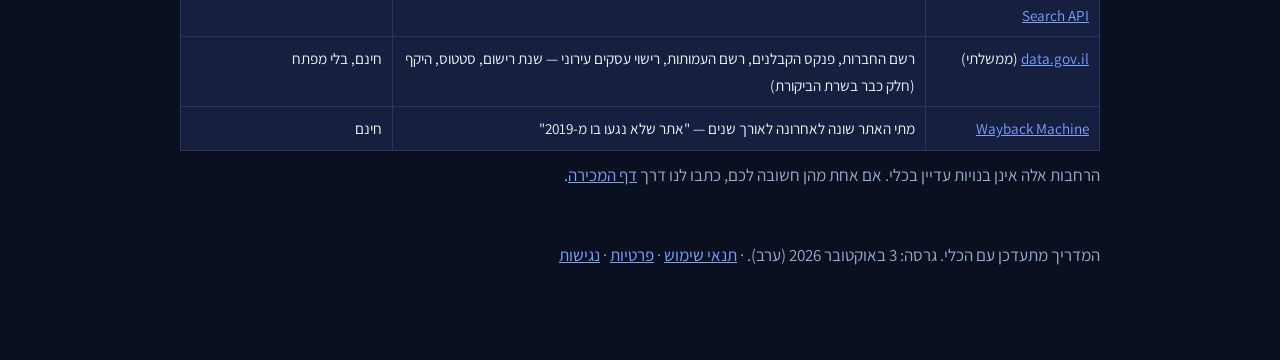
==== commit da385ef9: "Accessibility of the product itself: self-hosted floating accessibility menu, skip link, H1, label/a" ====
--- a/help.html
+++ b/help.html
@@ -40,7 +40,76 @@
 </style>
 </head>
 <body>
-<div class="top"><b>📖 מדריך למשתמש · רדאר מפת הלידים</b><a href="./" target="_top">← חזרה לכלי</a></div>
+<!-- ===== נגישות: תפריט נגישות צף (עצמאי, בלי צד שלישי), קישור דילוג, תוויות אוטומטיות ===== -->
+<style id="lrA11yCss">
+.lr-skip{position:absolute;top:-60px;right:12px;z-index:10000;background:#4f7cff;color:#fff;padding:10px 16px;border-radius:0 0 10px 10px;font-weight:700;text-decoration:none}
+.lr-skip:focus{top:0;outline:3px solid #ffd166}
+#lrA11yBtn{position:fixed;bottom:16px;left:16px;z-index:9998;width:52px;height:52px;border-radius:50%;border:2px solid #fff;background:#1a56db;color:#fff;font-size:26px;cursor:pointer;box-shadow:0 6px 20px rgba(0,0,0,.45);display:flex;align-items:center;justify-content:center}
+#lrA11yBtn:focus-visible{outline:3px solid #ffd166;outline-offset:2px}
+#lrA11yMenu{position:fixed;bottom:76px;left:16px;z-index:9999;width:270px;background:#fff;color:#111;border-radius:14px;box-shadow:0 12px 40px rgba(0,0,0,.5);padding:12px;font-size:14px;direction:rtl;font-family:inherit}
+#lrA11yMenu[hidden]{display:none}
+#lrA11yMenu h2{margin:0 0 8px;font-size:16px;color:#1a56db}
+#lrA11yMenu button{display:block;width:100%;text-align:right;margin:4px 0;padding:9px 10px;border:1px solid #cfd6e6;border-radius:8px;background:#f6f8fc;color:#111;font:inherit;cursor:pointer}
+#lrA11yMenu button[aria-pressed="true"]{background:#1a56db;color:#fff;border-color:#1a56db}
+#lrA11yMenu button:focus-visible{outline:3px solid #ffd166}
+#lrA11yMenu a{display:block;margin-top:8px;font-size:12.5px;color:#1a56db}
+html.lr-a11y-big{font-size:118%}html.lr-a11y-bigger{font-size:136%}
+html.lr-a11y-contrast, html.lr-a11y-contrast body{background:#000!important;color:#fff!important}
+html.lr-a11y-contrast *{background-color:#000!important;color:#fff!important;border-color:#fff!important;box-shadow:none!important;text-shadow:none!important}
+html.lr-a11y-contrast a, html.lr-a11y-contrast button{color:#ffe400!important;text-decoration:underline}
+html.lr-a11y-contrast img, html.lr-a11y-contrast svg{filter:contrast(1.2)}
+html.lr-a11y-links a{text-decoration:underline!important;outline:1px dashed currentColor;outline-offset:2px}
+html.lr-a11y-font, html.lr-a11y-font *{font-family:Arial,Helvetica,sans-serif!important;letter-spacing:.02em}
+html.lr-a11y-still *, html.lr-a11y-still *::before, html.lr-a11y-still *::after{animation:none!important;transition:none!important}
+html.lr-a11y-cursor, html.lr-a11y-cursor *{cursor:url("data:image/svg+xml;utf8,<svg xmlns='http://www.w3.org/2000/svg' width='48' height='48'><path d='M6 4 L6 40 L15 31 L21 44 L27 41 L21 29 L34 29 Z' fill='black' stroke='white' stroke-width='2'/></svg>") 6 4, auto!important}
+html.lr-a11y-focus *:focus{outline:4px solid #ff8c00!important;outline-offset:2px!important}
+@media print{#lrA11yBtn,#lrA11yMenu{display:none!important}}
+</style>
+<a href="#lrMain" class="lr-skip">דילוג לתוכן הראשי</a>
+<button id="lrA11yBtn" type="button" aria-label="תפריט נגישות" aria-haspopup="true" aria-expanded="false" aria-controls="lrA11yMenu" title="נגישות">♿</button>
+<div id="lrA11yMenu" role="dialog" aria-label="תפריט נגישות" hidden>
+  <h2>♿ נגישות</h2>
+  <button type="button" data-a11y="big" aria-pressed="false">🔠 הגדלת טקסט</button>
+  <button type="button" data-a11y="bigger" aria-pressed="false">🔠 הגדלת טקסט נוספת</button>
+  <button type="button" data-a11y="contrast" aria-pressed="false">🌓 ניגודיות גבוהה</button>
+  <button type="button" data-a11y="links" aria-pressed="false">🔗 הדגשת קישורים</button>
+  <button type="button" data-a11y="font" aria-pressed="false">🅰️ גופן קריא</button>
+  <button type="button" data-a11y="still" aria-pressed="false">⏸️ עצירת אנימציות</button>
+  <button type="button" data-a11y="cursor" aria-pressed="false">🖱️ סמן גדול</button>
+  <button type="button" data-a11y="focus" aria-pressed="false">⌨️ הדגשת מיקוד מקלדת</button>
+  <button type="button" data-a11y="reset">↺ איפוס</button>
+  <a href="legal/accessibility.html" target="_blank" rel="noopener">הצהרת הנגישות של האתר</a>
+  <a href="mailto:shaharprod@gmail.com?subject=נגישות - Leads Radar">דיווח על בעיית נגישות</a>
+</div>
+<script>
+(function(){
+  const KEY='lr_a11y'; const html=document.documentElement; const btn=document.getElementById('lrA11yBtn'); const menu=document.getElementById('lrA11yMenu');
+  const all=['big','bigger','contrast','links','font','still','cursor','focus'];
+  let st={}; try{ st=JSON.parse(localStorage.getItem(KEY)||'{}'); }catch(e){}
+  const apply=()=>{ all.forEach(k=>{ html.classList.toggle('lr-a11y-'+k, !!st[k]); const b=menu.querySelector('[data-a11y="'+k+'"]'); if(b) b.setAttribute('aria-pressed', st[k]?'true':'false'); }); try{ localStorage.setItem(KEY, JSON.stringify(st)); }catch(e){} };
+  apply();
+  const open=o=>{ menu.hidden=!o; btn.setAttribute('aria-expanded', o?'true':'false'); if(o) menu.querySelector('button').focus(); else btn.focus(); };
+  btn.addEventListener('click',()=>open(menu.hidden));
+  menu.addEventListener('click',e=>{ const b=e.target.closest('[data-a11y]'); if(!b) return; const k=b.dataset.a11y;
+    if(k==='reset'){ st={}; } else if(k==='big'){ st.big=!st.big; if(st.big) st.bigger=false; } else if(k==='bigger'){ st.bigger=!st.bigger; if(st.bigger) st.big=false; } else st[k]=!st[k]; apply(); });
+  document.addEventListener('keydown',e=>{ if(e.key==='Escape' && !menu.hidden) open(false); });
+  document.addEventListener('click',e=>{ if(!menu.hidden && !menu.contains(e.target) && e.target!==btn) open(false); });
+  // תוויות אוטומטיות: שדה בלי label/aria-label מקבל aria-label מה-label שלפניו או מה-placeholder
+  const labelFor=new Set([...document.querySelectorAll('label[for]')].map(l=>l.getAttribute('for')));
+  const fix=root=>{ (root.querySelectorAll?root:document).querySelectorAll('input:not([type=hidden]),select,textarea').forEach(el=>{
+    if(el.getAttribute('aria-label')||el.getAttribute('aria-labelledby')||(el.id&&labelFor.has(el.id))||el.closest('label')) return;
+    let t=''; let p=el.previousElementSibling; while(p&&!t){ if(p.tagName==='LABEL') t=p.textContent.trim(); p=p.previousElementSibling; }
+    if(!t){ const row=el.parentElement; const l=row&&row.querySelector('label'); if(l) t=l.textContent.trim(); }
+    if(!t) t=el.getAttribute('placeholder')||el.getAttribute('title')||'';
+    if(t) el.setAttribute('aria-label', t.replace(/\s+/g,' ').slice(0,120)); }); };
+  fix(document); new MutationObserver(ms=>ms.forEach(m=>m.addedNodes.forEach(n=>{ if(n.nodeType===1) fix(n); }))).observe(document.body,{childList:true,subtree:true});
+  // iframes בלי title
+  document.querySelectorAll('iframe:not([title])').forEach(f=>f.setAttribute('title','תוכן משובץ'));
+})();
+</script>
+<!-- ===== סוף נגישות ===== -->
+
+<span id="lrMain" tabindex="-1"></span><div class="top"><b>📖 מדריך למשתמש · רדאר מפת הלידים</b><a href="./" target="_top">← חזרה לכלי</a></div>
 <div class="wrap">
 <h1>מדריך למשתמש</h1>
 <p class="sub">כל מה שצריך כדי להתחיל, מהמפתח הראשון ועד הליד הראשון שנסגר. המדריך בנוי לפי סדר העבודה. אפשר לקרוא אותו ברצף או לקפוץ לפרק שצריך.</p>
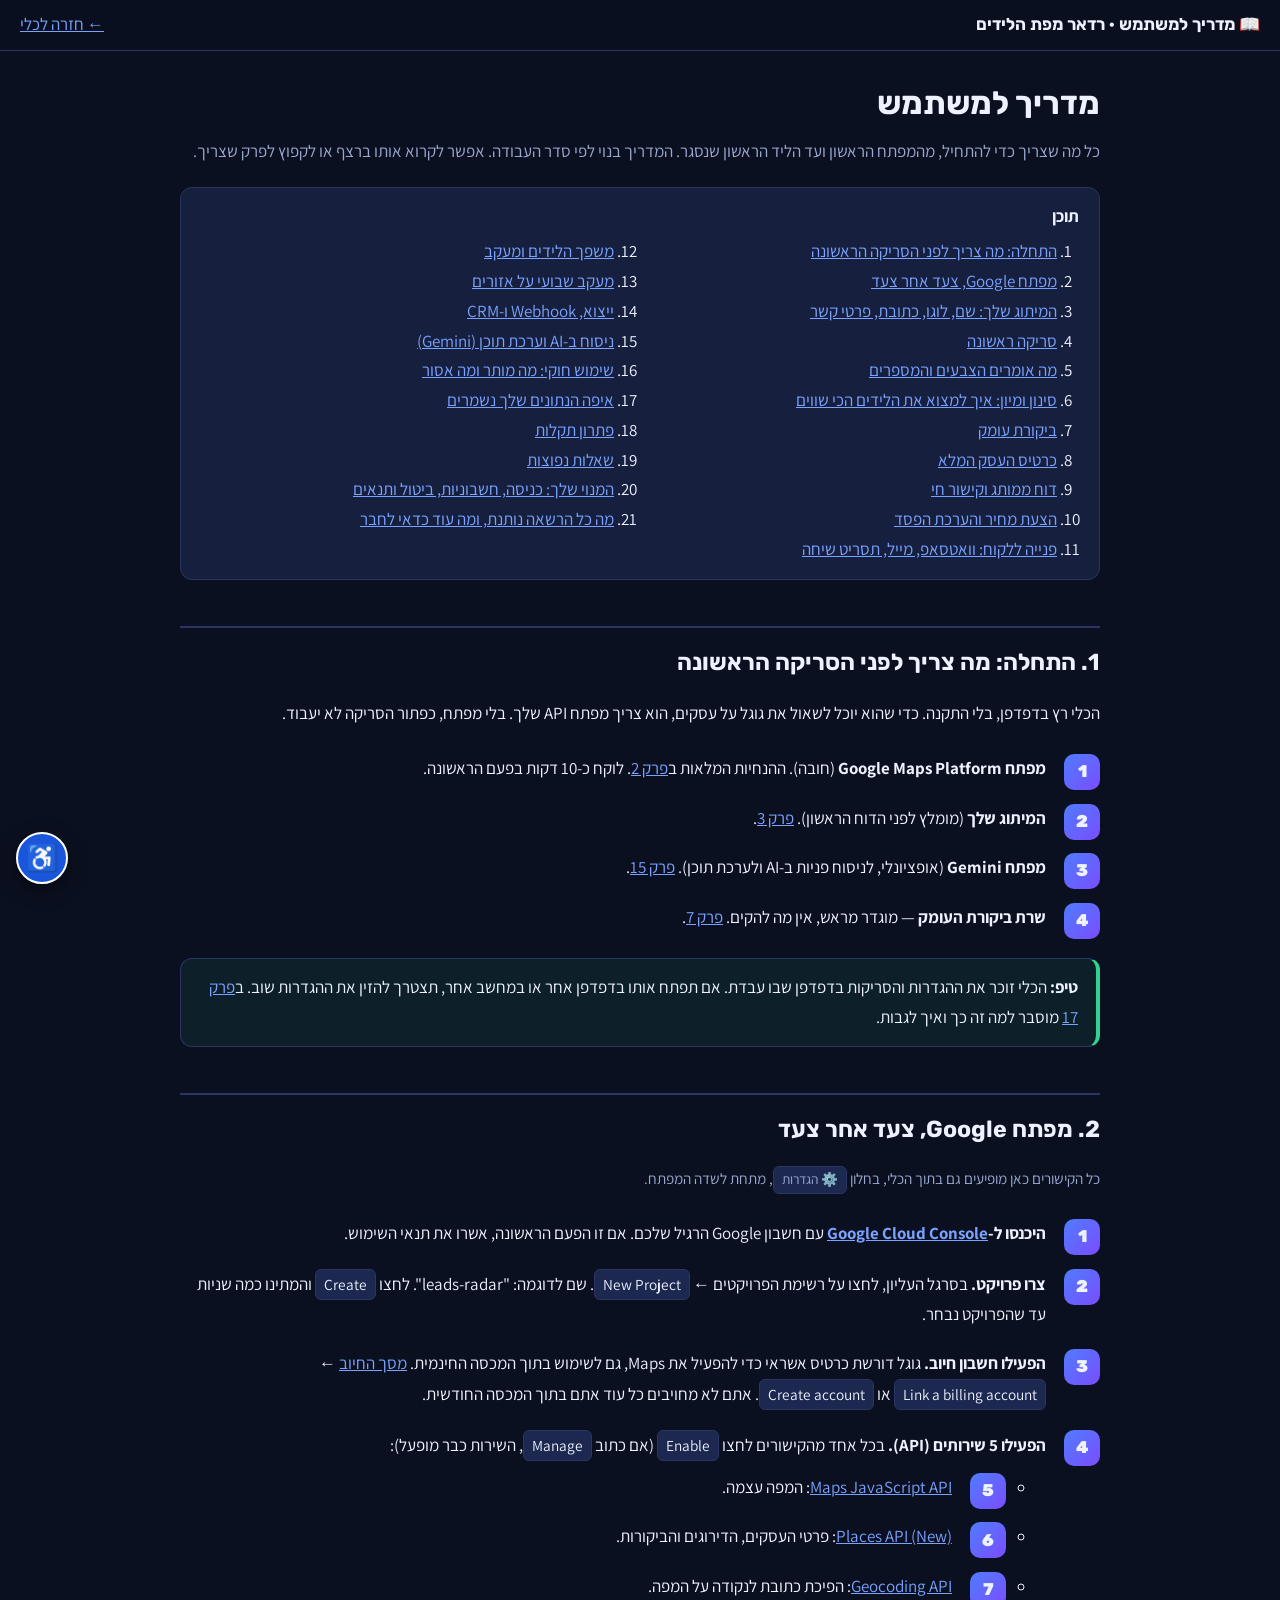
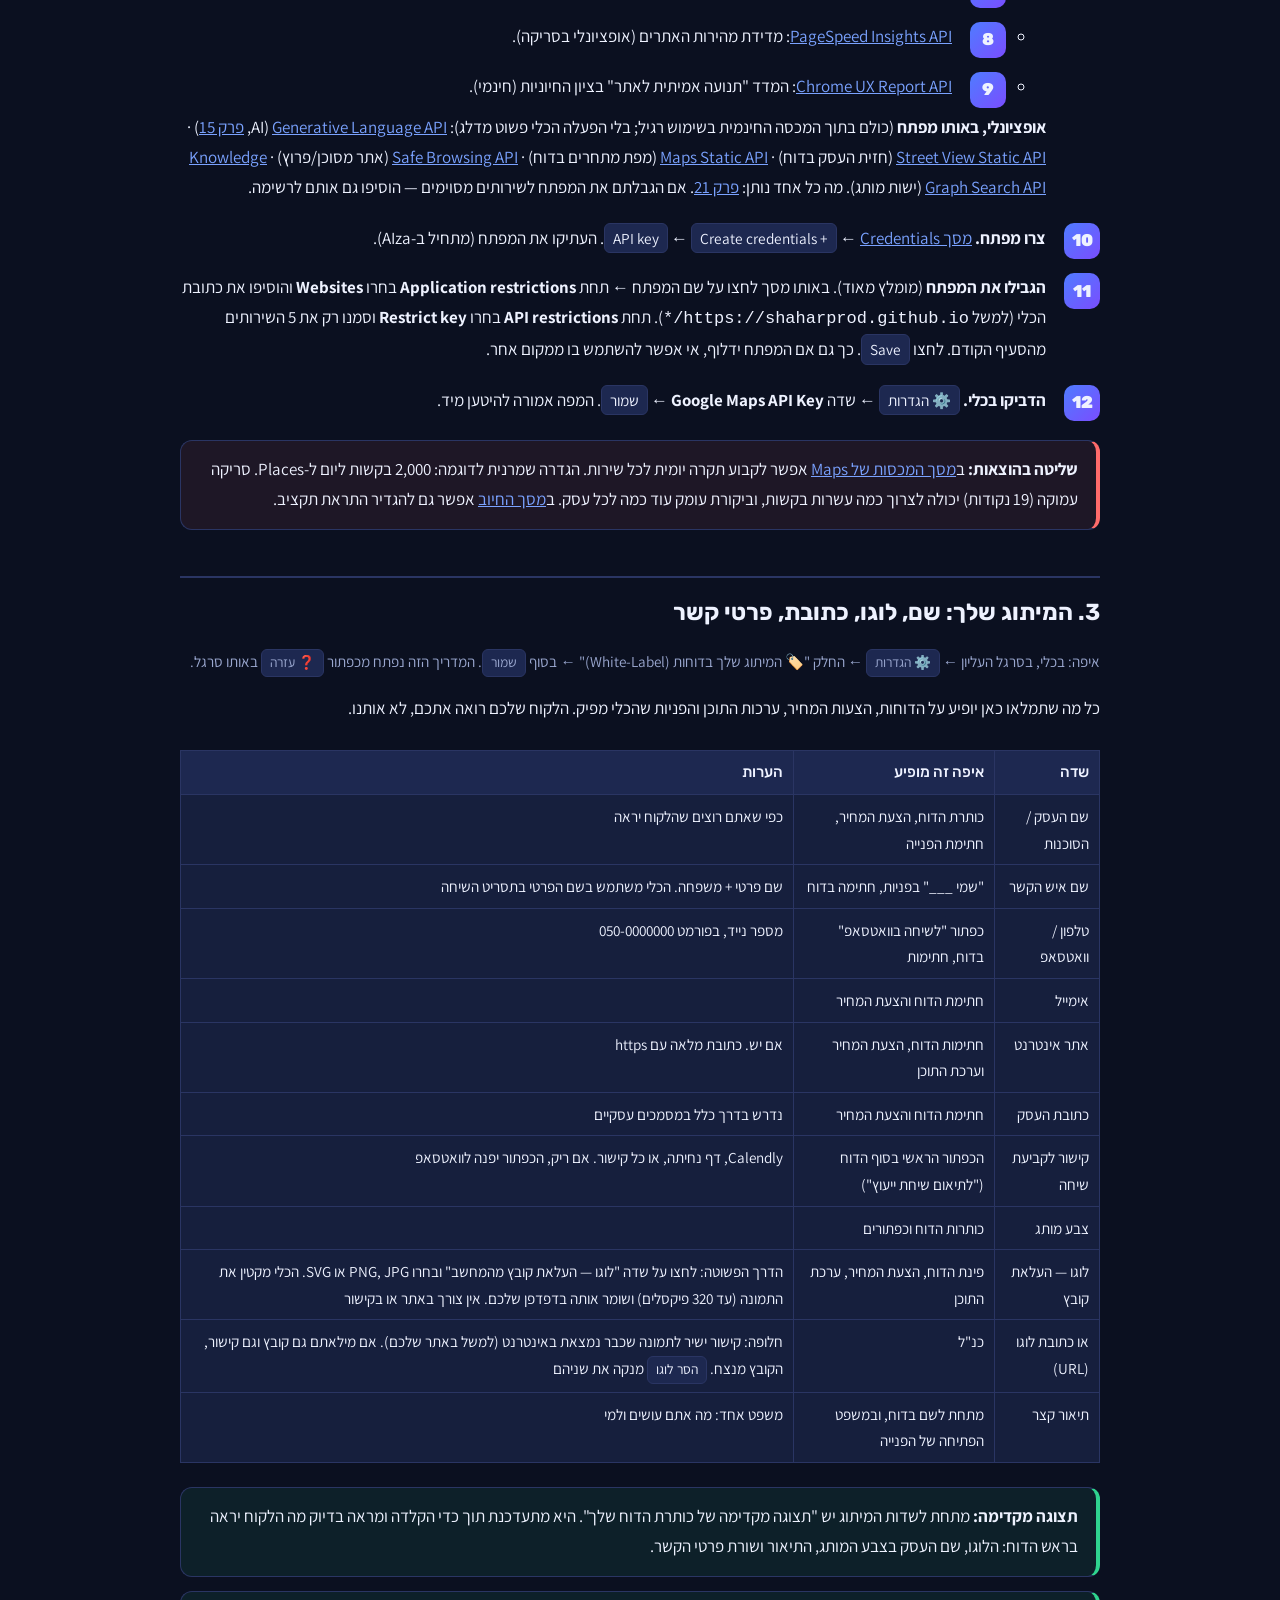
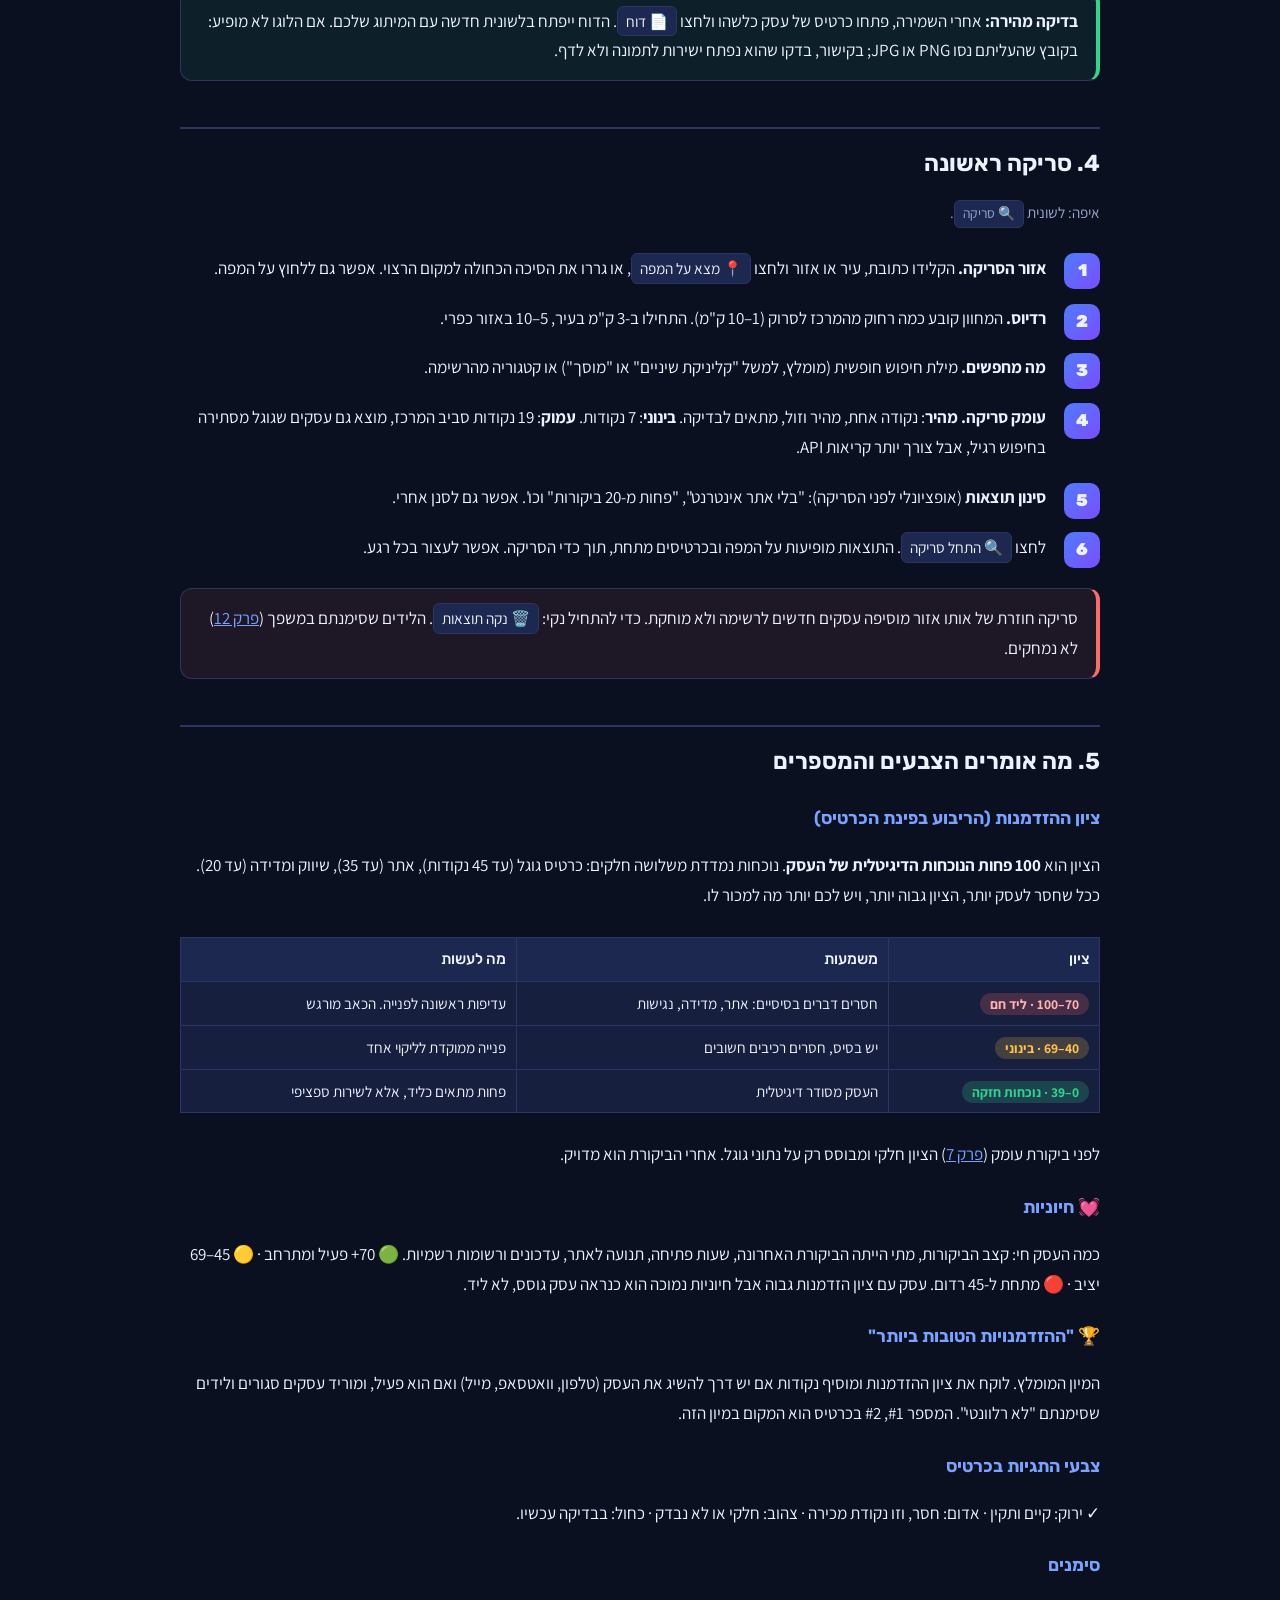
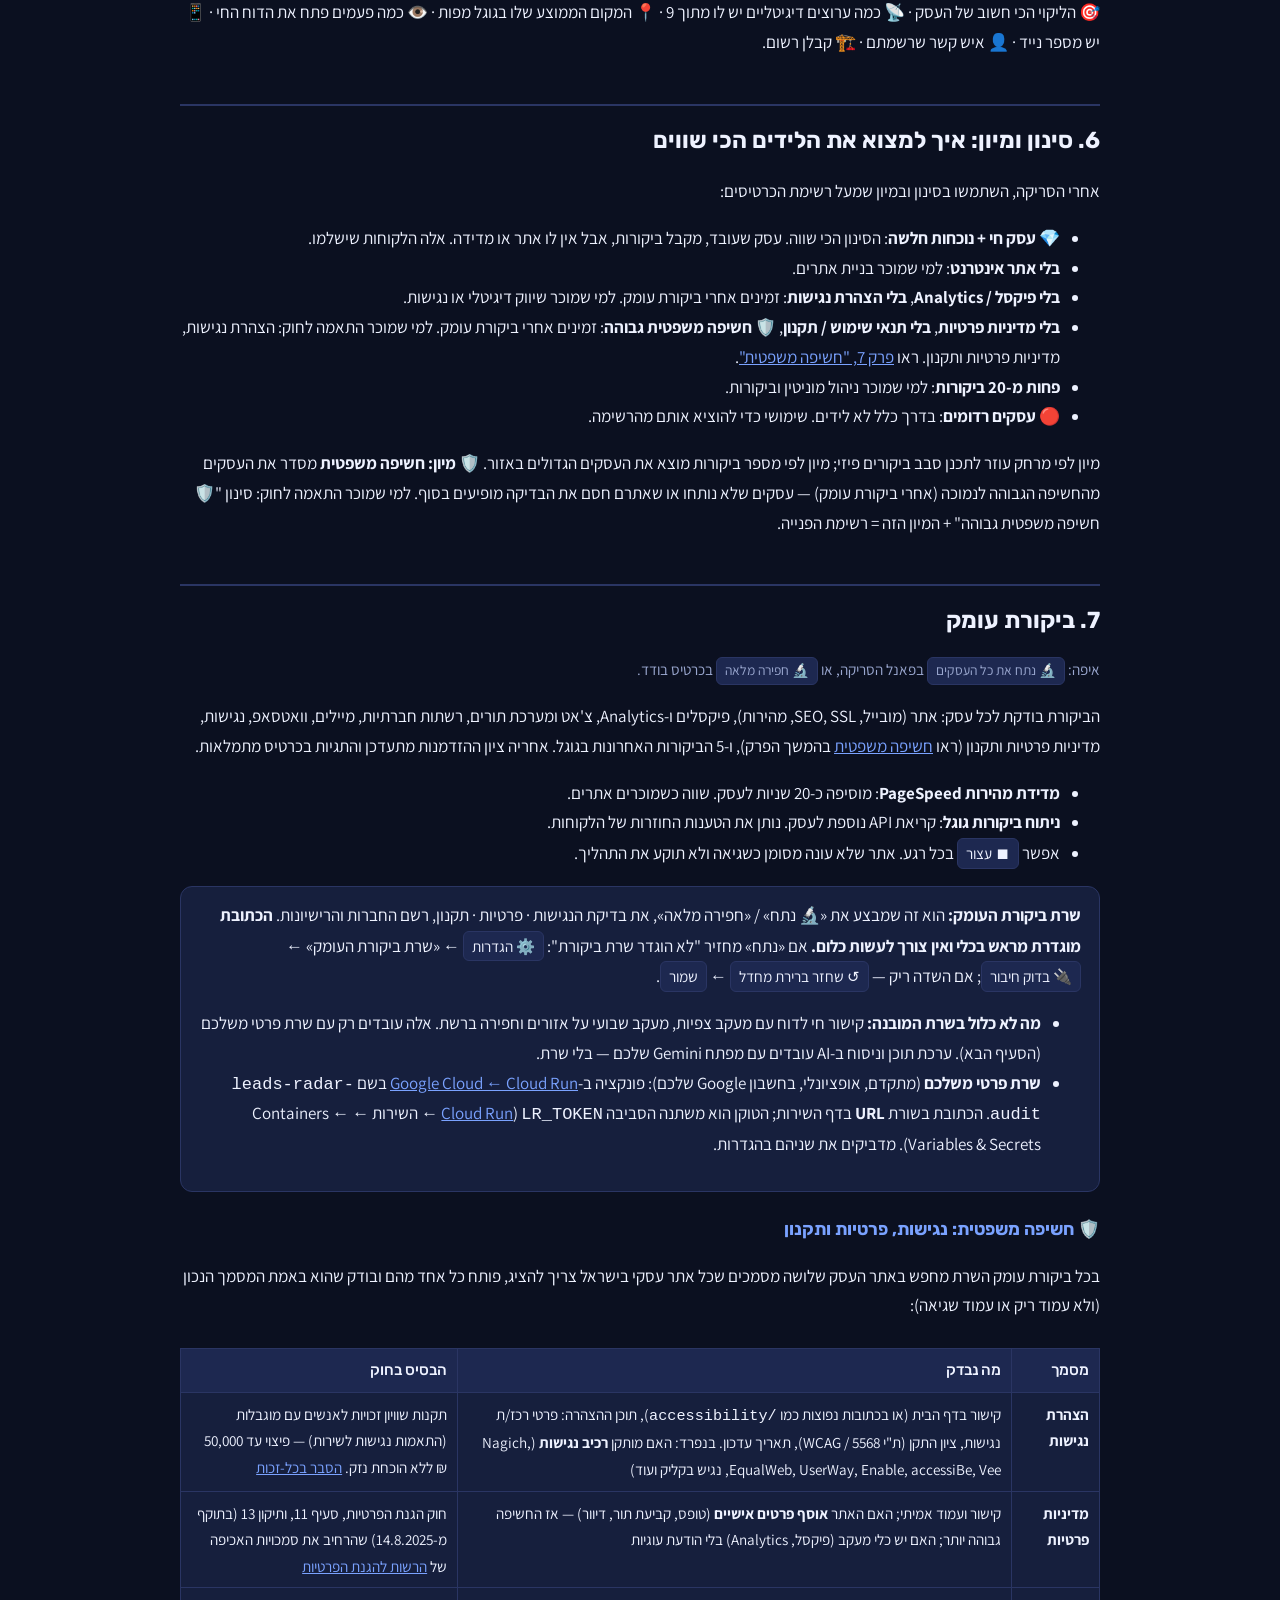
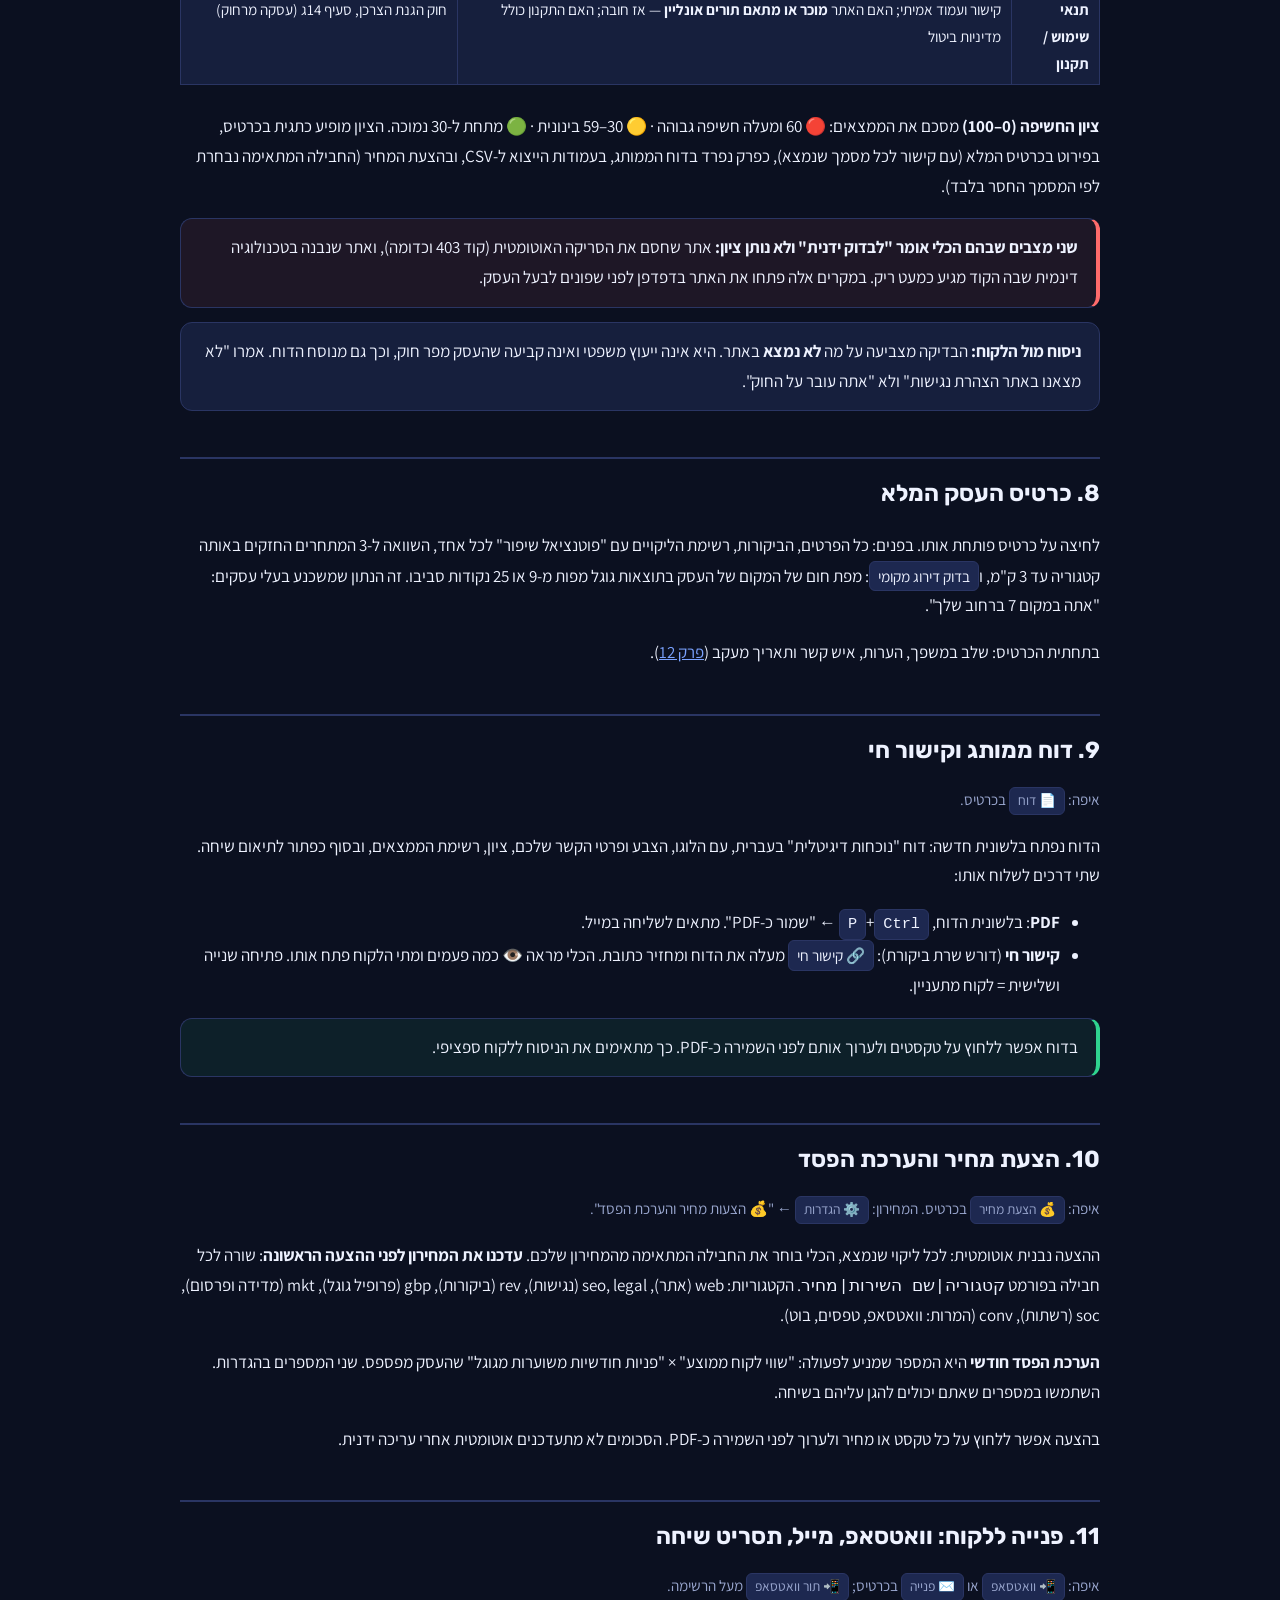
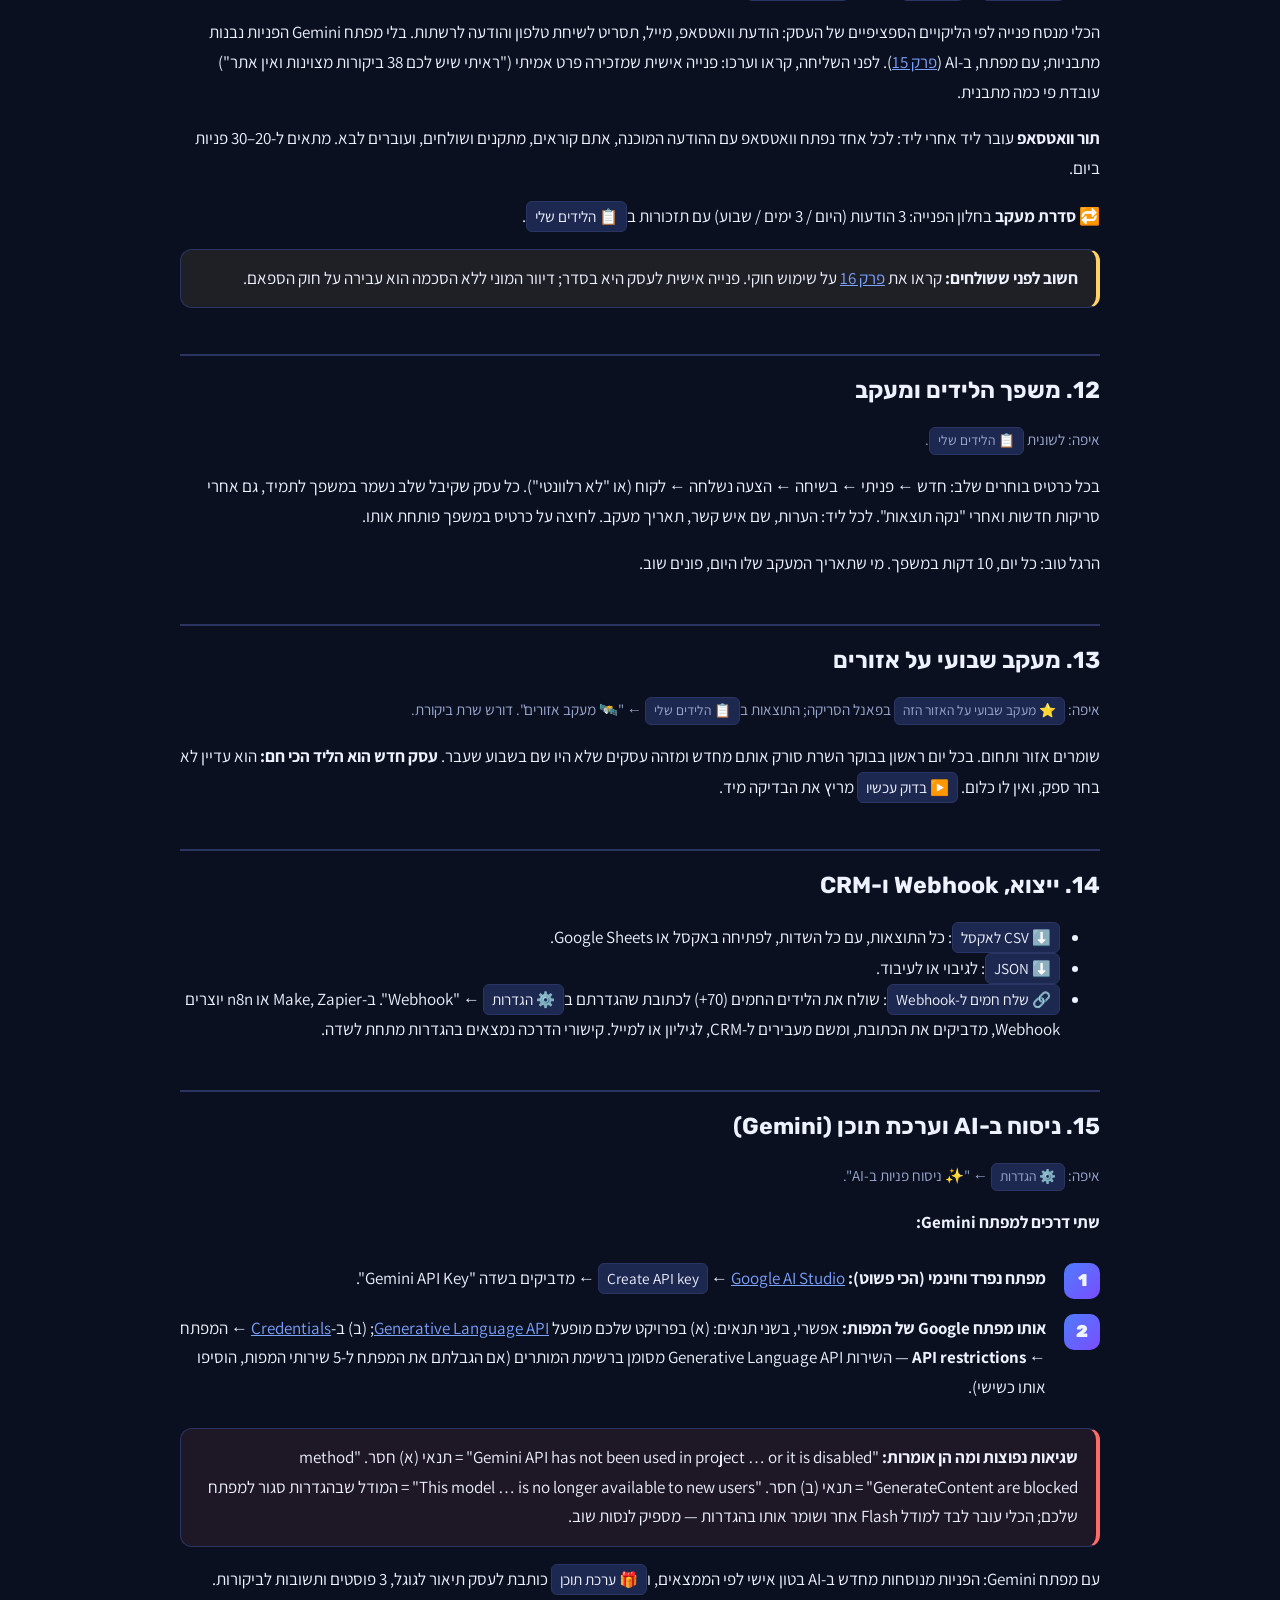
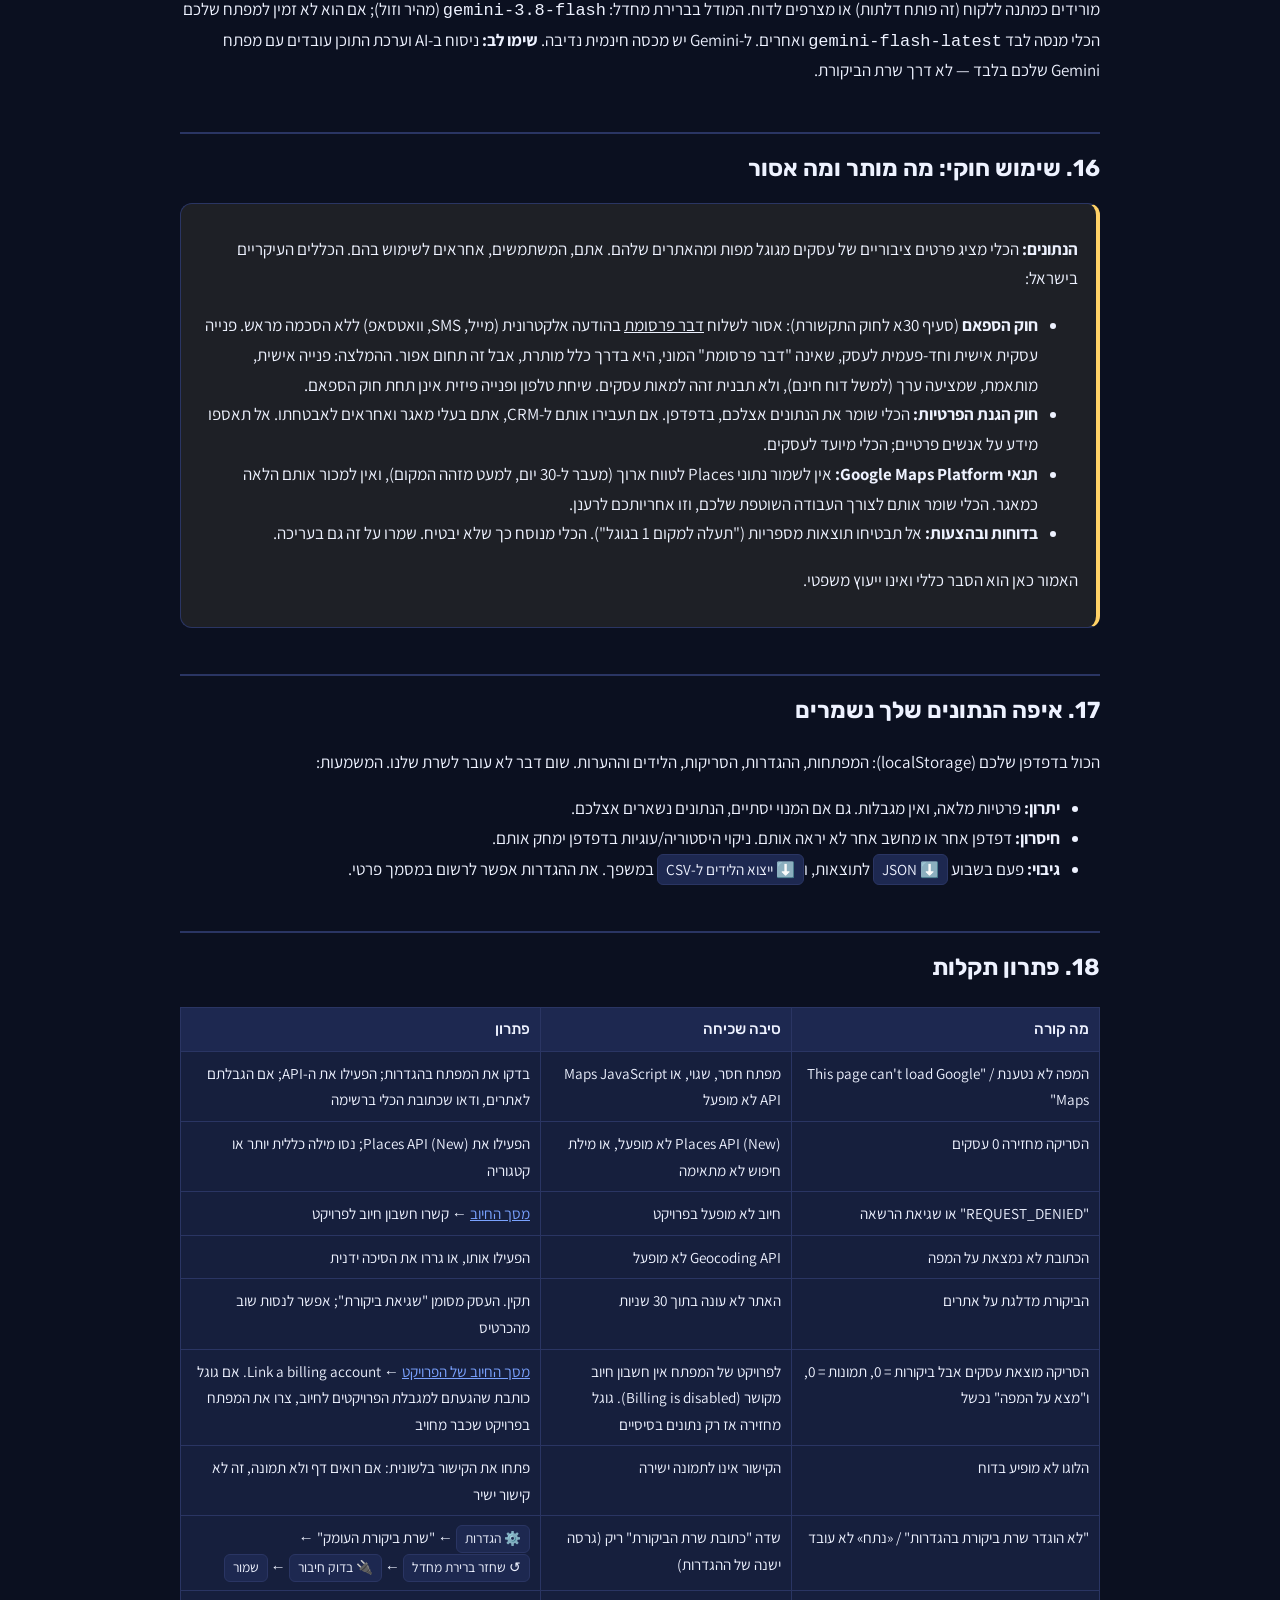
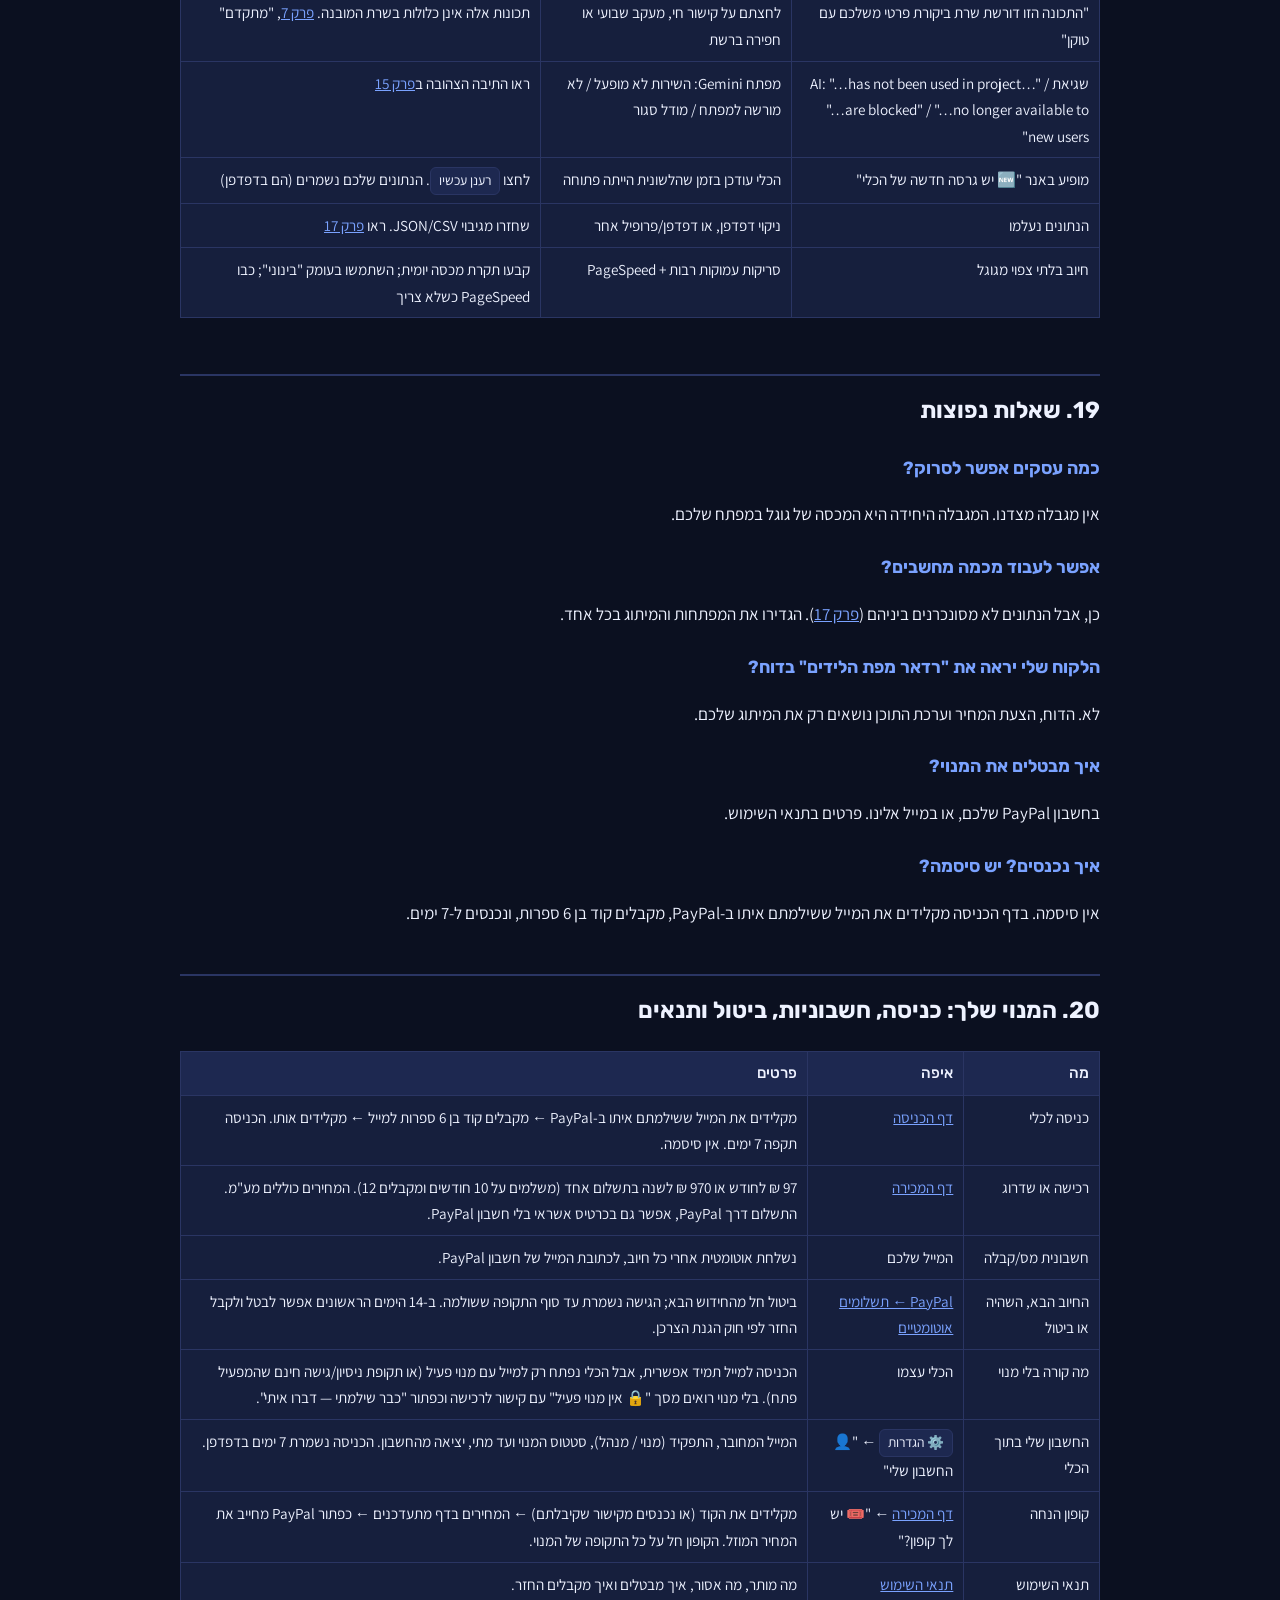
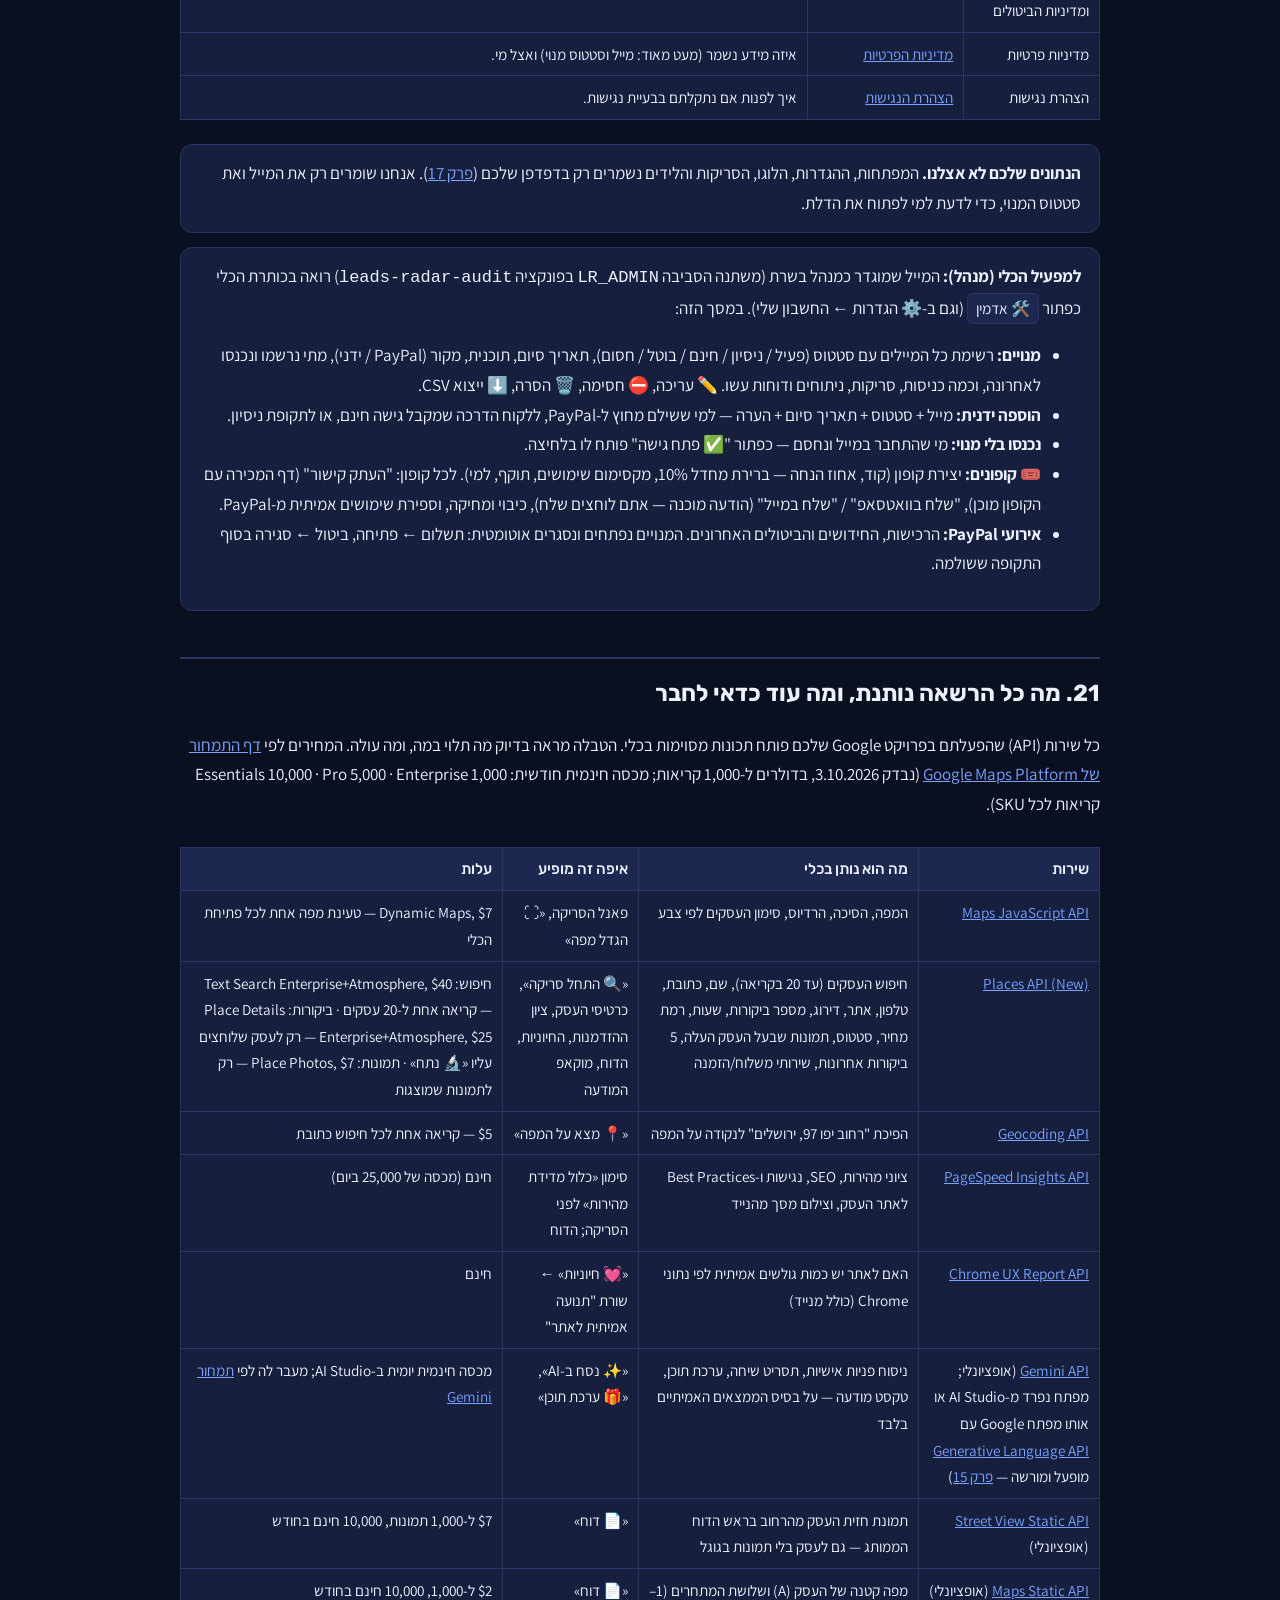
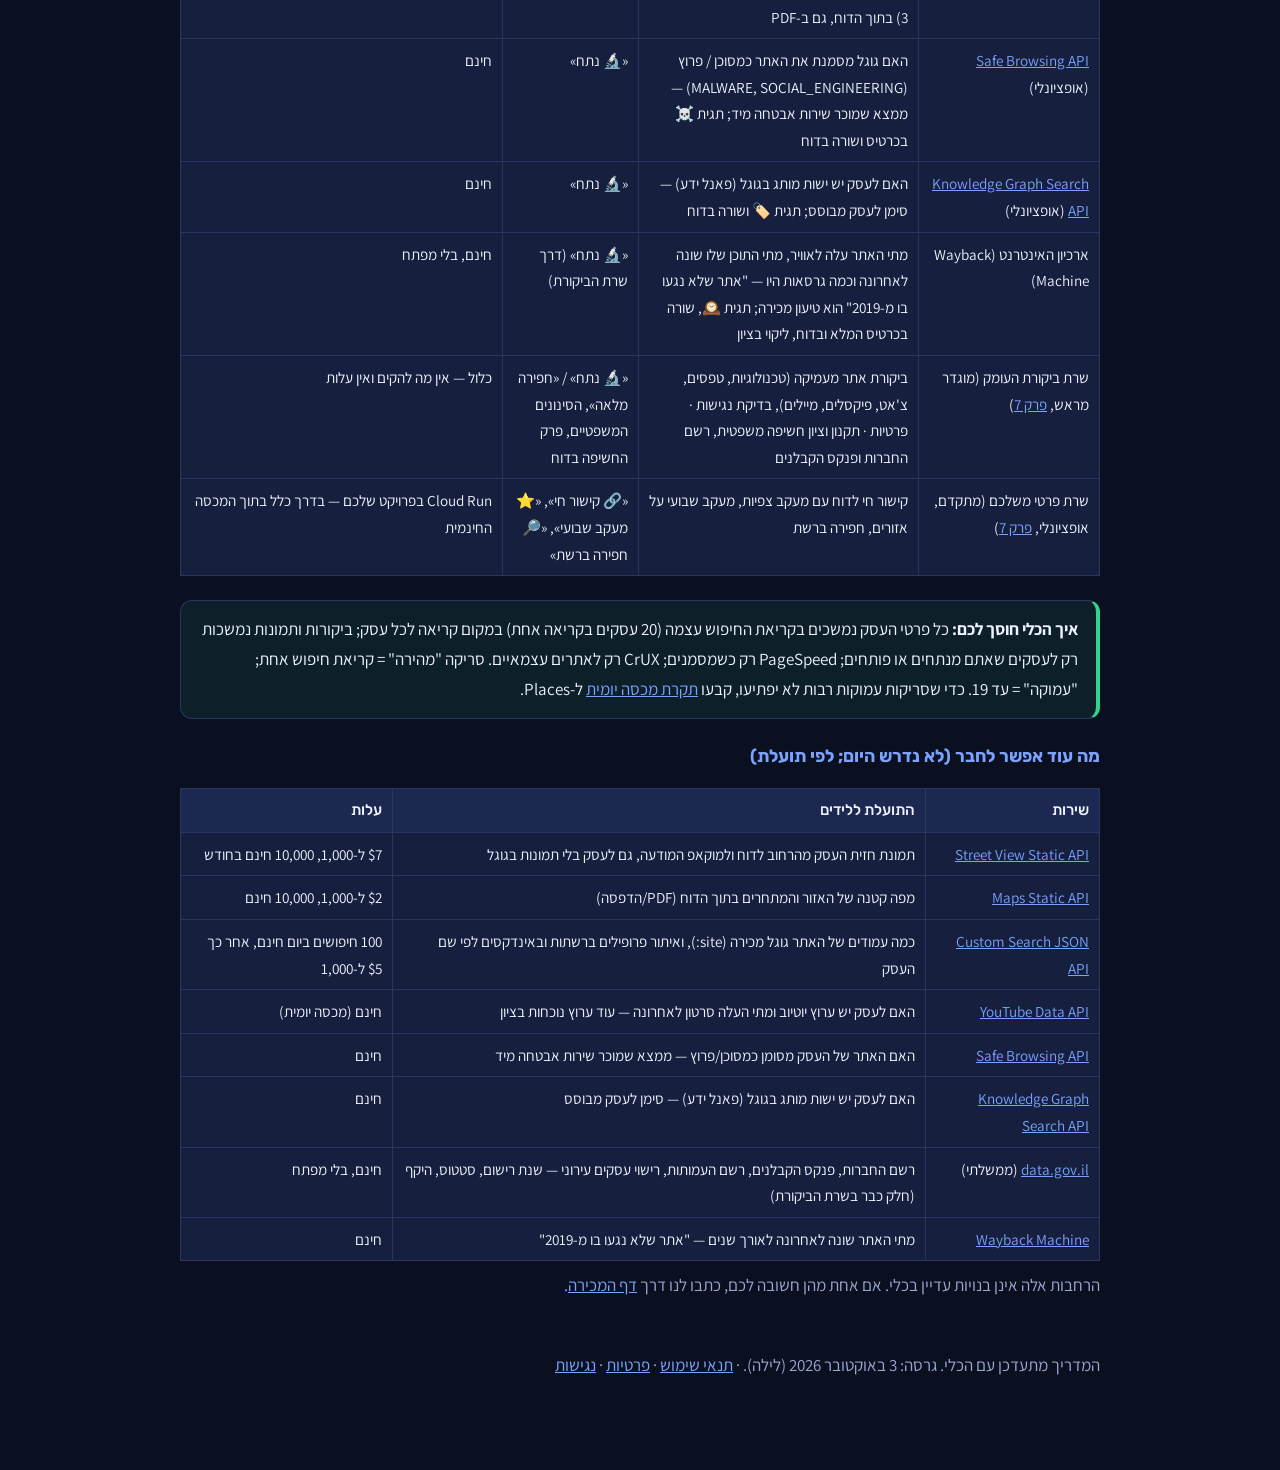
==== commit 1a38d8b4: "Guide: login gate states, account section, admin screen, coupons, optional APIs (Street View, static" ====
--- a/help.html
+++ b/help.html
@@ -161,7 +161,8 @@
   <li><a href="https://console.cloud.google.com/apis/library/geocoding-backend.googleapis.com" target="_blank" rel="noopener">Geocoding API</a>: הפיכת כתובת לנקודה על המפה.</li>
   <li><a href="https://console.cloud.google.com/apis/library/pagespeedonline.googleapis.com" target="_blank" rel="noopener">PageSpeed Insights API</a>: מדידת מהירות האתרים (אופציונלי בסריקה).</li>
   <li><a href="https://console.cloud.google.com/apis/library/chromeuxreport.googleapis.com" target="_blank" rel="noopener">Chrome UX Report API</a>: המדד "תנועה אמיתית לאתר" בציון החיוניות (חינמי).</li>
-  </ul></li>
+  </ul>
+  <b>אופציונלי, באותו מפתח</b> (כולם בתוך המכסה החינמית בשימוש רגיל; בלי הפעלה הכלי פשוט מדלג): <a href="https://console.cloud.google.com/apis/library/generativelanguage.googleapis.com" target="_blank" rel="noopener">Generative Language API</a> (AI, <a href="#ai">פרק 15</a>) · <a href="https://console.cloud.google.com/apis/library/street-view-image-backend.googleapis.com" target="_blank" rel="noopener">Street View Static API</a> (חזית העסק בדוח) · <a href="https://console.cloud.google.com/apis/library/static-maps-backend.googleapis.com" target="_blank" rel="noopener">Maps Static API</a> (מפת מתחרים בדוח) · <a href="https://console.cloud.google.com/apis/library/safebrowsing.googleapis.com" target="_blank" rel="noopener">Safe Browsing API</a> (אתר מסוכן/פרוץ) · <a href="https://console.cloud.google.com/apis/library/kgsearch.googleapis.com" target="_blank" rel="noopener">Knowledge Graph Search API</a> (ישות מותג). מה כל אחד נותן: <a href="#apis">פרק 21</a>. אם הגבלתם את המפתח לשירותים מסוימים — הוסיפו גם אותם לרשימה.</li>
 <li><b>צרו מפתח.</b> <a href="https://console.cloud.google.com/apis/credentials" target="_blank" rel="noopener">מסך Credentials</a> ← <span class="btn">+ Create credentials</span> ← <span class="btn">API key</span>. העתיקו את המפתח (מתחיל ב-AIza).</li>
 <li><b>הגבילו את המפתח</b> (מומלץ מאוד). באותו מסך לחצו על שם המפתח ← תחת <b>Application restrictions</b> בחרו <b>Websites</b> והוסיפו את כתובת הכלי (למשל <code>https://shaharprod.github.io/*</code>). תחת <b>API restrictions</b> בחרו <b>Restrict key</b> וסמנו רק את 5 השירותים מהסעיף הקודם. לחצו <span class="btn">Save</span>. כך גם אם המפתח ידלוף, אי אפשר להשתמש בו ממקום אחר.</li>
 <li><b>הדביקו בכלי.</b> <span class="btn">⚙️ הגדרות</span> ← שדה <b>Google Maps API Key</b> ← <span class="btn">שמור</span>. המפה אמורה להיטען מיד.</li>
@@ -361,11 +362,23 @@
 <tr><td>רכישה או שדרוג</td><td><a href="https://shaharprod.github.io/leads-radar/sales.html#pricing" target="_blank" rel="noopener">דף המכירה</a></td><td>97 ₪ לחודש או 970 ₪ לשנה בתשלום אחד (משלמים על 10 חודשים ומקבלים 12). המחירים כוללים מע"מ. התשלום דרך PayPal, אפשר גם בכרטיס אשראי בלי חשבון PayPal.</td></tr>
 <tr><td>חשבונית מס/קבלה</td><td>המייל שלכם</td><td>נשלחת אוטומטית אחרי כל חיוב, לכתובת המייל של חשבון PayPal.</td></tr>
 <tr><td>החיוב הבא, השהיה או ביטול</td><td><a href="https://www.paypal.com/myaccount/autopay/" target="_blank" rel="noopener">PayPal ← תשלומים אוטומטיים</a></td><td>ביטול חל מהחידוש הבא; הגישה נשמרת עד סוף התקופה ששולמה. ב-14 הימים הראשונים אפשר לבטל ולקבל החזר לפי חוק הגנת הצרכן.</td></tr>
+<tr><td>מה קורה בלי מנוי</td><td>הכלי עצמו</td><td>הכניסה למייל תמיד אפשרית, אבל הכלי נפתח רק למייל עם מנוי פעיל (או תקופת ניסיון/גישה חינם שהמפעיל פתח). בלי מנוי רואים מסך "🔒 אין מנוי פעיל" עם קישור לרכישה וכפתור "כבר שילמתי — דברו איתי".</td></tr>
+<tr><td>החשבון שלי בתוך הכלי</td><td><span class="btn">⚙️ הגדרות</span> ← "👤 החשבון שלי"</td><td>המייל המחובר, התפקיד (מנוי / מנהל), סטטוס המנוי ועד מתי, יציאה מהחשבון. הכניסה נשמרת 7 ימים בדפדפן.</td></tr>
+<tr><td>קופון הנחה</td><td><a href="https://shaharprod.github.io/leads-radar/sales.html" target="_blank" rel="noopener">דף המכירה</a> ← "🎟️ יש לך קופון?"</td><td>מקלידים את הקוד (או נכנסים מקישור שקיבלתם) ← המחירים בדף מתעדכנים ← כפתור PayPal מחייב את המחיר המוזל. הקופון חל על כל התקופה של המנוי.</td></tr>
 <tr><td>תנאי השימוש ומדיניות הביטולים</td><td><a href="https://shaharprod.github.io/leads-radar/legal/terms.html" target="_blank" rel="noopener">תנאי השימוש</a></td><td>מה מותר, מה אסור, איך מבטלים ואיך מקבלים החזר.</td></tr>
 <tr><td>מדיניות פרטיות</td><td><a href="https://shaharprod.github.io/leads-radar/legal/privacy.html" target="_blank" rel="noopener">מדיניות הפרטיות</a></td><td>איזה מידע נשמר (מעט מאוד: מייל וסטטוס מנוי) ואצל מי.</td></tr>
 <tr><td>הצהרת נגישות</td><td><a href="https://shaharprod.github.io/leads-radar/legal/accessibility.html" target="_blank" rel="noopener">הצהרת הנגישות</a></td><td>איך לפנות אם נתקלתם בבעיית נגישות.</td></tr>
 </table></div>
 <div class="box"><b>הנתונים שלכם לא אצלנו.</b> המפתחות, ההגדרות, הלוגו, הסריקות והלידים נשמרים רק בדפדפן שלכם (<a href="#data">פרק 17</a>). אנחנו שומרים רק את המייל ואת סטטוס המנוי, כדי לדעת למי לפתוח את הדלת.</div>
+
+<div class="box"><b>למפעיל הכלי (מנהל):</b> המייל שמוגדר כמנהל בשרת (משתנה הסביבה <code>LR_ADMIN</code> בפונקציה <code>leads-radar-audit</code>) רואה בכותרת הכלי כפתור <span class="btn">🛠️ אדמין</span> (וגם ב-⚙️ הגדרות ← החשבון שלי). במסך הזה:
+<ul>
+<li><b>מנויים:</b> רשימת כל המיילים עם סטטוס (פעיל / ניסיון / חינם / בוטל / חסום), תאריך סיום, תוכנית, מקור (PayPal / ידני), מתי נרשמו ונכנסו לאחרונה, וכמה כניסות, סריקות, ניתוחים ודוחות עשו. ✏️ עריכה, ⛔ חסימה, 🗑️ הסרה, ⬇️ ייצוא CSV.</li>
+<li><b>הוספה ידנית:</b> מייל + סטטוס + תאריך סיום + הערה — למי ששילם מחוץ ל-PayPal, ללקוח הדרכה שמקבל גישה חינם, או לתקופת ניסיון.</li>
+<li><b>נכנסו בלי מנוי:</b> מי שהתחבר במייל ונחסם — כפתור "✅ פתח גישה" פותח לו בלחיצה.</li>
+<li><b>🎟️ קופונים:</b> יצירת קופון (קוד, אחוז הנחה — ברירת מחדל 10%, מקסימום שימושים, תוקף, למי). לכל קופון: "העתק קישור" (דף המכירה עם הקופון מוכן), "שלח בוואטסאפ" / "שלח במייל" (הודעה מוכנה — אתם לוחצים שלח), כיבוי ומחיקה, וספירת שימושים אמיתית מ-PayPal.</li>
+<li><b>אירועי PayPal:</b> הרכישות, החידושים והביטולים האחרונים. המנויים נפתחים ונסגרים אוטומטית: תשלום ← פתיחה, ביטול ← סגירה בסוף התקופה ששולמה.</li>
+</ul></div>
 
 <h2 id="apis">21. מה כל הרשאה נותנת, ומה עוד כדאי לחבר</h2>
 <p>כל שירות (API) שהפעלתם בפרויקט Google שלכם פותח תכונות מסוימות בכלי. הטבלה מראה בדיוק מה תלוי במה, ומה עולה. המחירים לפי <a href="https://developers.google.com/maps/billing-and-pricing/pricing" target="_blank" rel="noopener">דף התמחור של Google Maps Platform</a> (נבדק 3.10.2026, בדולרים ל-1,000 קריאות; מכסה חינמית חודשית: Essentials 10,000 · Pro 5,000 · Enterprise 1,000 קריאות לכל SKU).</p>
@@ -377,6 +390,11 @@
 <tr><td><a href="https://console.cloud.google.com/apis/library/pagespeedonline.googleapis.com" target="_blank" rel="noopener">PageSpeed Insights API</a></td><td>ציוני מהירות, SEO, נגישות ו-Best Practices לאתר העסק, וצילום מסך מהנייד</td><td>סימון «כלול מדידת מהירות» לפני הסריקה; הדוח</td><td>חינם (מכסה של 25,000 ביום)</td></tr>
 <tr><td><a href="https://console.cloud.google.com/apis/library/chromeuxreport.googleapis.com" target="_blank" rel="noopener">Chrome UX Report API</a></td><td>האם לאתר יש כמות גולשים אמיתית לפי נתוני Chrome (כולל מנייד)</td><td>«💓 חיוניות» ← שורת "תנועה אמיתית לאתר"</td><td>חינם</td></tr>
 <tr><td><a href="https://aistudio.google.com/apikey" target="_blank" rel="noopener">Gemini API</a> (אופציונלי; מפתח נפרד מ-AI Studio או אותו מפתח Google עם <a href="https://console.cloud.google.com/apis/library/generativelanguage.googleapis.com" target="_blank" rel="noopener">Generative Language API</a> מופעל ומורשה — <a href="#ai">פרק 15</a>)</td><td>ניסוח פניות אישיות, תסריט שיחה, ערכת תוכן, טקסט מודעה — על בסיס הממצאים האמיתיים בלבד</td><td>«✨ נסח ב-AI», «🎁 ערכת תוכן»</td><td>מכסה חינמית יומית ב-AI Studio; מעבר לה לפי <a href="https://ai.google.dev/gemini-api/docs/pricing" target="_blank" rel="noopener">תמחור Gemini</a></td></tr>
+<tr><td><a href="https://console.cloud.google.com/apis/library/street-view-image-backend.googleapis.com" target="_blank" rel="noopener">Street View Static API</a> (אופציונלי)</td><td>תמונת חזית העסק מהרחוב בראש הדוח הממותג — גם לעסק בלי תמונות בגוגל</td><td>«📄 דוח»</td><td>$7 ל-1,000 תמונות, 10,000 חינם בחודש</td></tr>
+<tr><td><a href="https://console.cloud.google.com/apis/library/static-maps-backend.googleapis.com" target="_blank" rel="noopener">Maps Static API</a> (אופציונלי)</td><td>מפה קטנה של העסק (A) ושלושת המתחרים (1–3) בתוך הדוח, גם ב-PDF</td><td>«📄 דוח»</td><td>$2 ל-1,000, 10,000 חינם בחודש</td></tr>
+<tr><td><a href="https://console.cloud.google.com/apis/library/safebrowsing.googleapis.com" target="_blank" rel="noopener">Safe Browsing API</a> (אופציונלי)</td><td>האם גוגל מסמנת את האתר כמסוכן / פרוץ (MALWARE, SOCIAL_ENGINEERING) — ממצא שמוכר שירות אבטחה מיד; תגית ☠️ בכרטיס ושורה בדוח</td><td>«🔬 נתח»</td><td>חינם</td></tr>
+<tr><td><a href="https://console.cloud.google.com/apis/library/kgsearch.googleapis.com" target="_blank" rel="noopener">Knowledge Graph Search API</a> (אופציונלי)</td><td>האם לעסק יש ישות מותג בגוגל (פאנל ידע) — סימן לעסק מבוסס; תגית 🏷️ ושורה בדוח</td><td>«🔬 נתח»</td><td>חינם</td></tr>
+<tr><td>ארכיון האינטרנט (Wayback Machine)</td><td>מתי האתר עלה לאוויר, מתי התוכן שלו שונה לאחרונה וכמה גרסאות היו — "אתר שלא נגעו בו מ-2019" הוא טיעון מכירה; תגית 🕰️, שורה בכרטיס המלא ובדוח, ליקוי בציון</td><td>«🔬 נתח» (דרך שרת הביקורת)</td><td>חינם, בלי מפתח</td></tr>
 <tr><td>שרת ביקורת העומק (מוגדר מראש, <a href="#audit">פרק 7</a>)</td><td>ביקורת אתר מעמיקה (טכנולוגיות, טפסים, צ'אט, פיקסלים, מיילים), בדיקת נגישות · פרטיות · תקנון וציון חשיפה משפטית, רשם החברות ופנקס הקבלנים</td><td>«🔬 נתח» / «חפירה מלאה», הסינונים המשפטיים, פרק החשיפה בדוח</td><td>כלול — אין מה להקים ואין עלות</td></tr>
 <tr><td>שרת פרטי משלכם (מתקדם, אופציונלי, <a href="#audit">פרק 7</a>)</td><td>קישור חי לדוח עם מעקב צפיות, מעקב שבועי על אזורים, חפירה ברשת</td><td>«🔗 קישור חי», «⭐ מעקב שבועי», «🔎 חפירה ברשת»</td><td>Cloud Run בפרויקט שלכם — בדרך כלל בתוך המכסה החינמית</td></tr>
 </table></div>
@@ -396,7 +414,7 @@
 </table></div>
 <p class="sub">הרחבות אלה אינן בנויות עדיין בכלי. אם אחת מהן חשובה לכם, כתבו לנו דרך <a href="https://shaharprod.github.io/leads-radar/sales.html" target="_blank" rel="noopener">דף המכירה</a>.</p>
 
-<p class="sub" style="margin-top:50px">המדריך מתעדכן עם הכלי. גרסה: 3 באוקטובר 2026 (ערב). · <a href="https://shaharprod.github.io/leads-radar/legal/terms.html">תנאי שימוש</a> · <a href="https://shaharprod.github.io/leads-radar/legal/privacy.html">פרטיות</a> · <a href="https://shaharprod.github.io/leads-radar/legal/accessibility.html">נגישות</a></p>
+<p class="sub" style="margin-top:50px">המדריך מתעדכן עם הכלי. גרסה: 3 באוקטובר 2026 (לילה). · <a href="https://shaharprod.github.io/leads-radar/legal/terms.html">תנאי שימוש</a> · <a href="https://shaharprod.github.io/leads-radar/legal/privacy.html">פרטיות</a> · <a href="https://shaharprod.github.io/leads-radar/legal/accessibility.html">נגישות</a></p>
 </div>
 <script>
 // כשהמדריך מוצג בתוך הכלי (iframe), קישורים חיצוניים נפתחים בלשונית חדשה
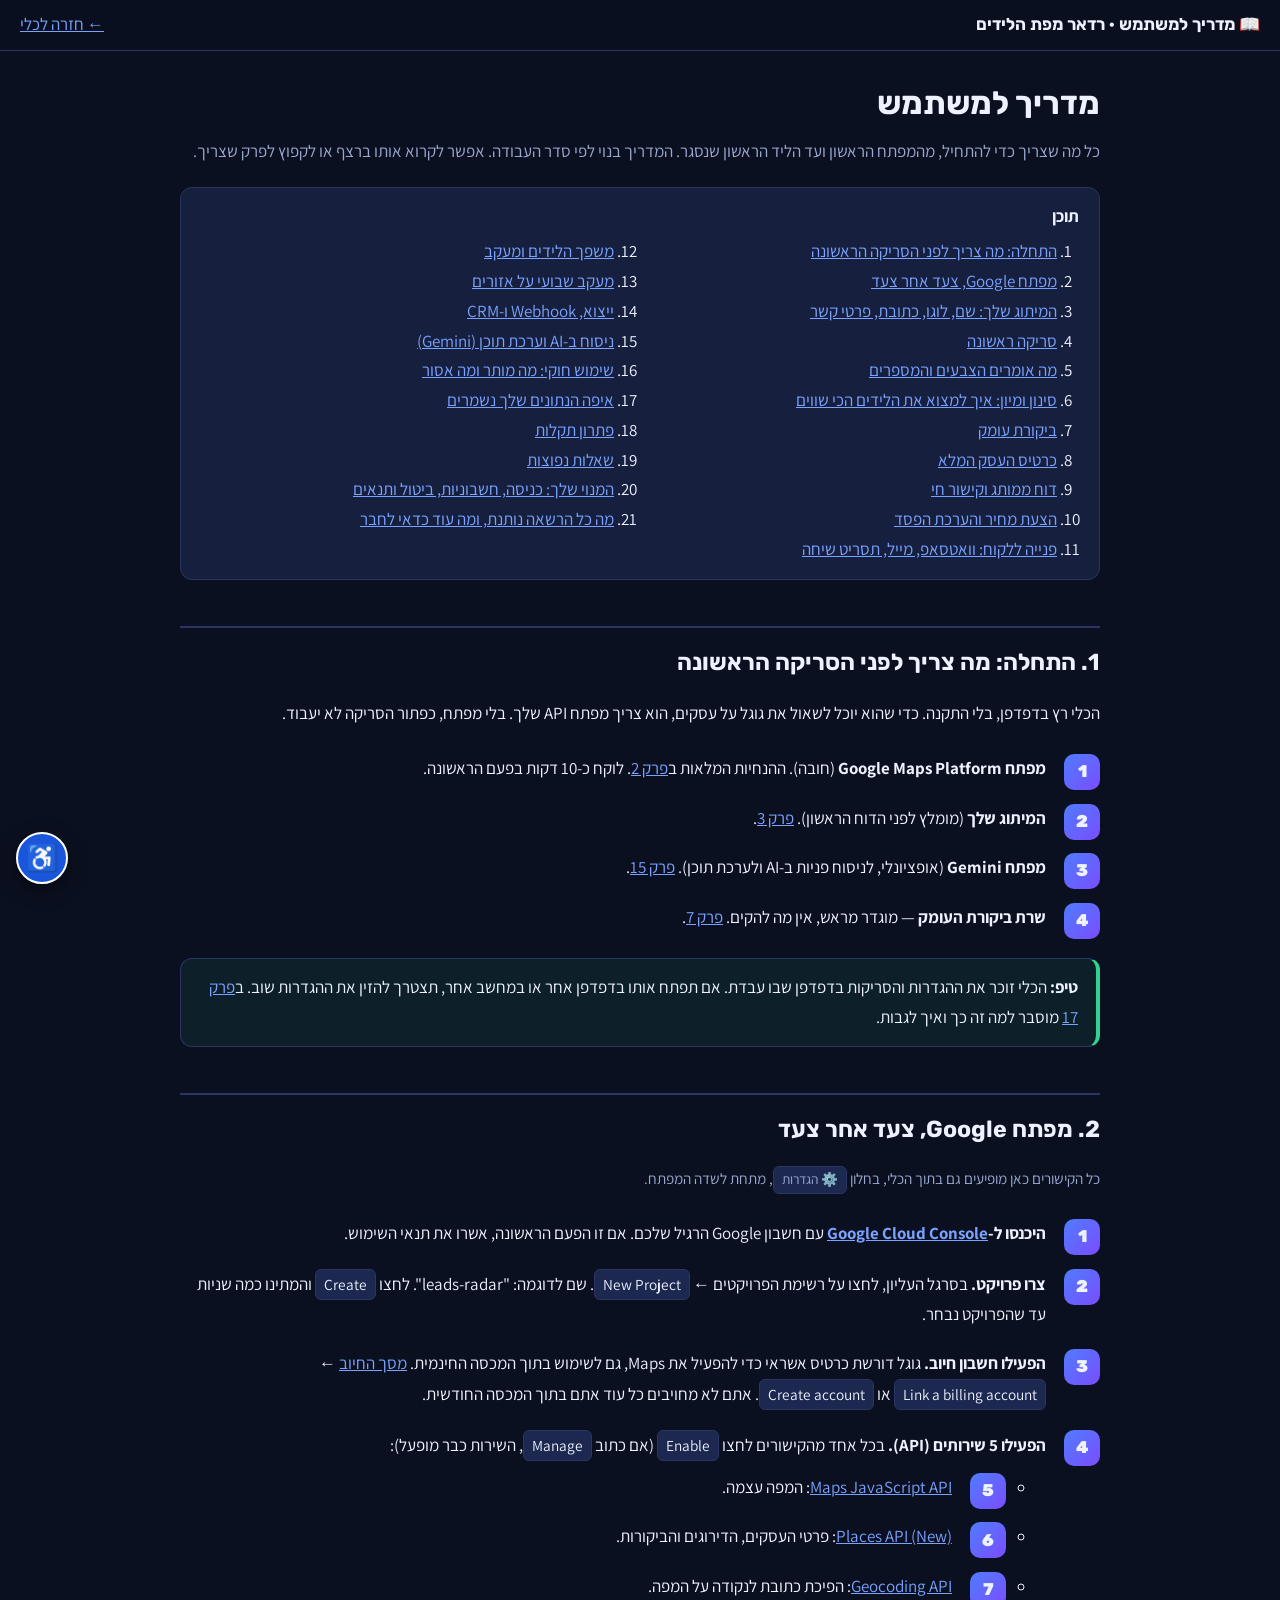
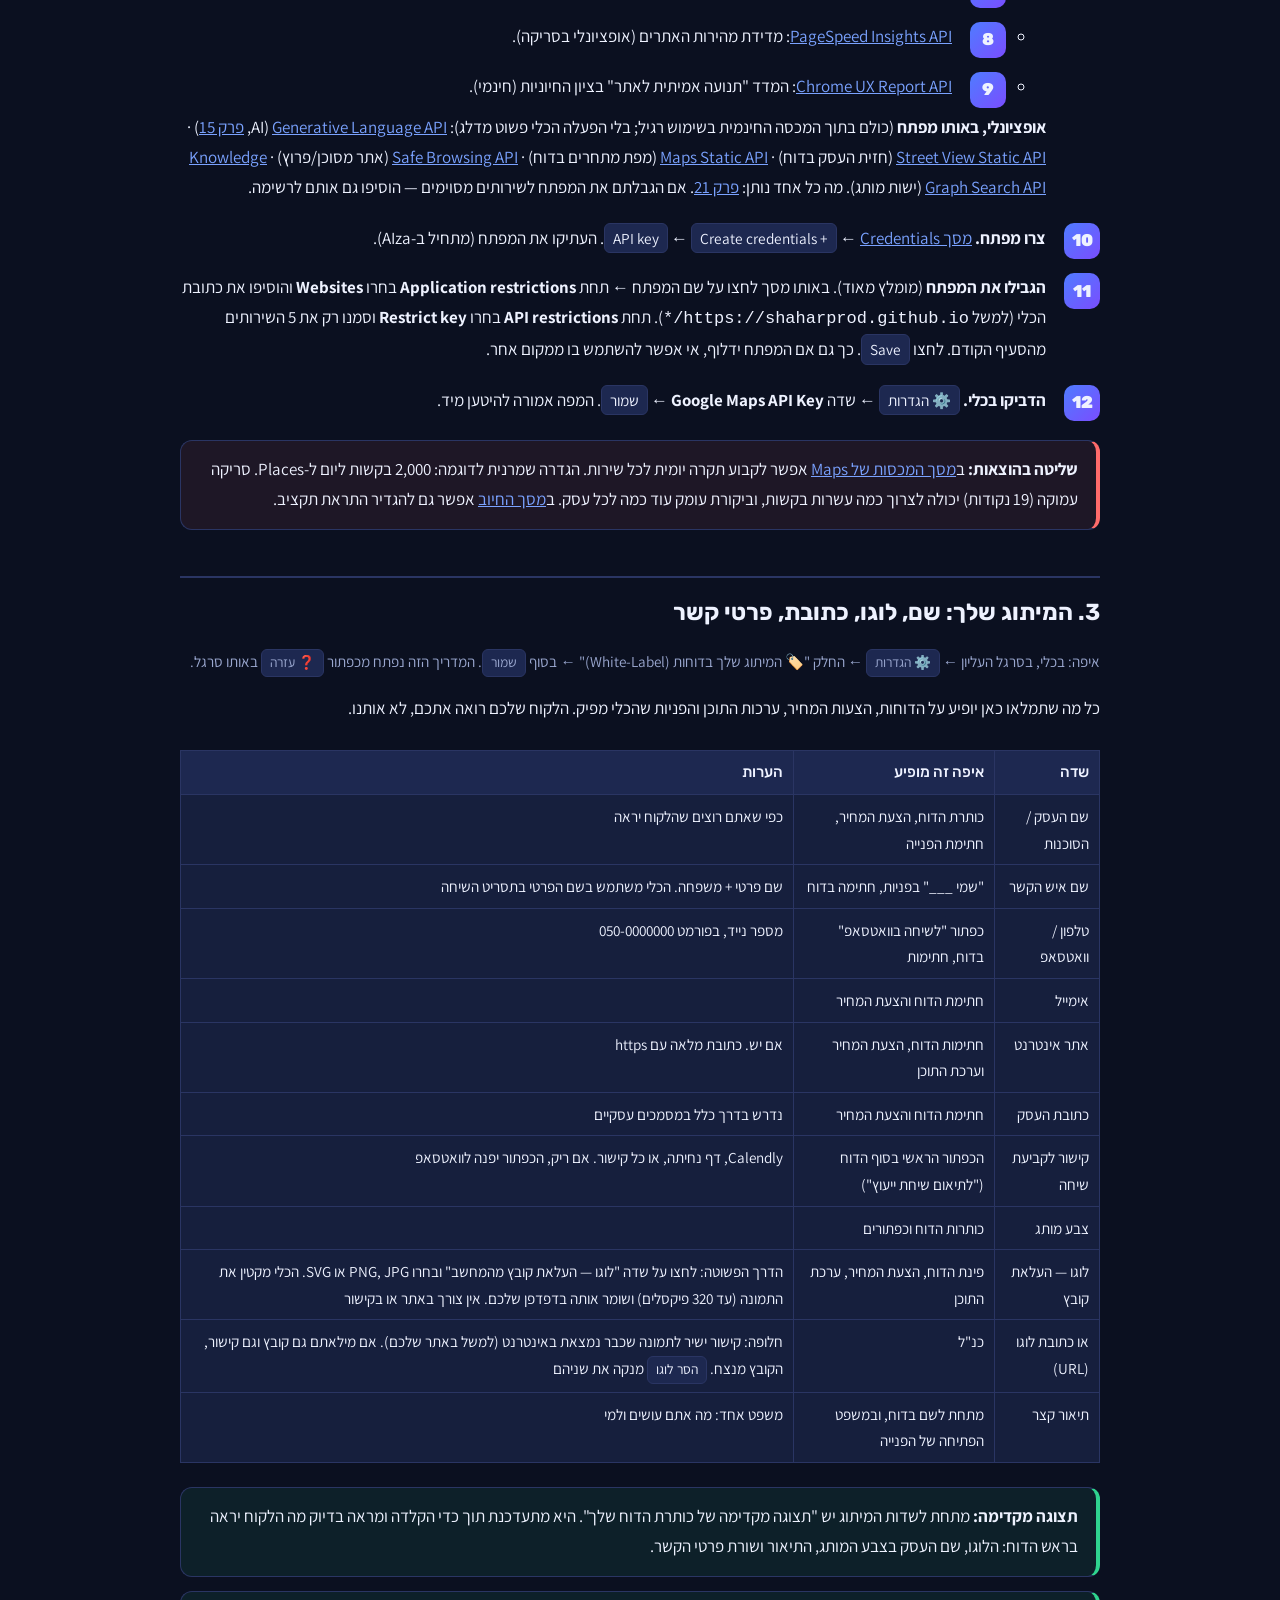
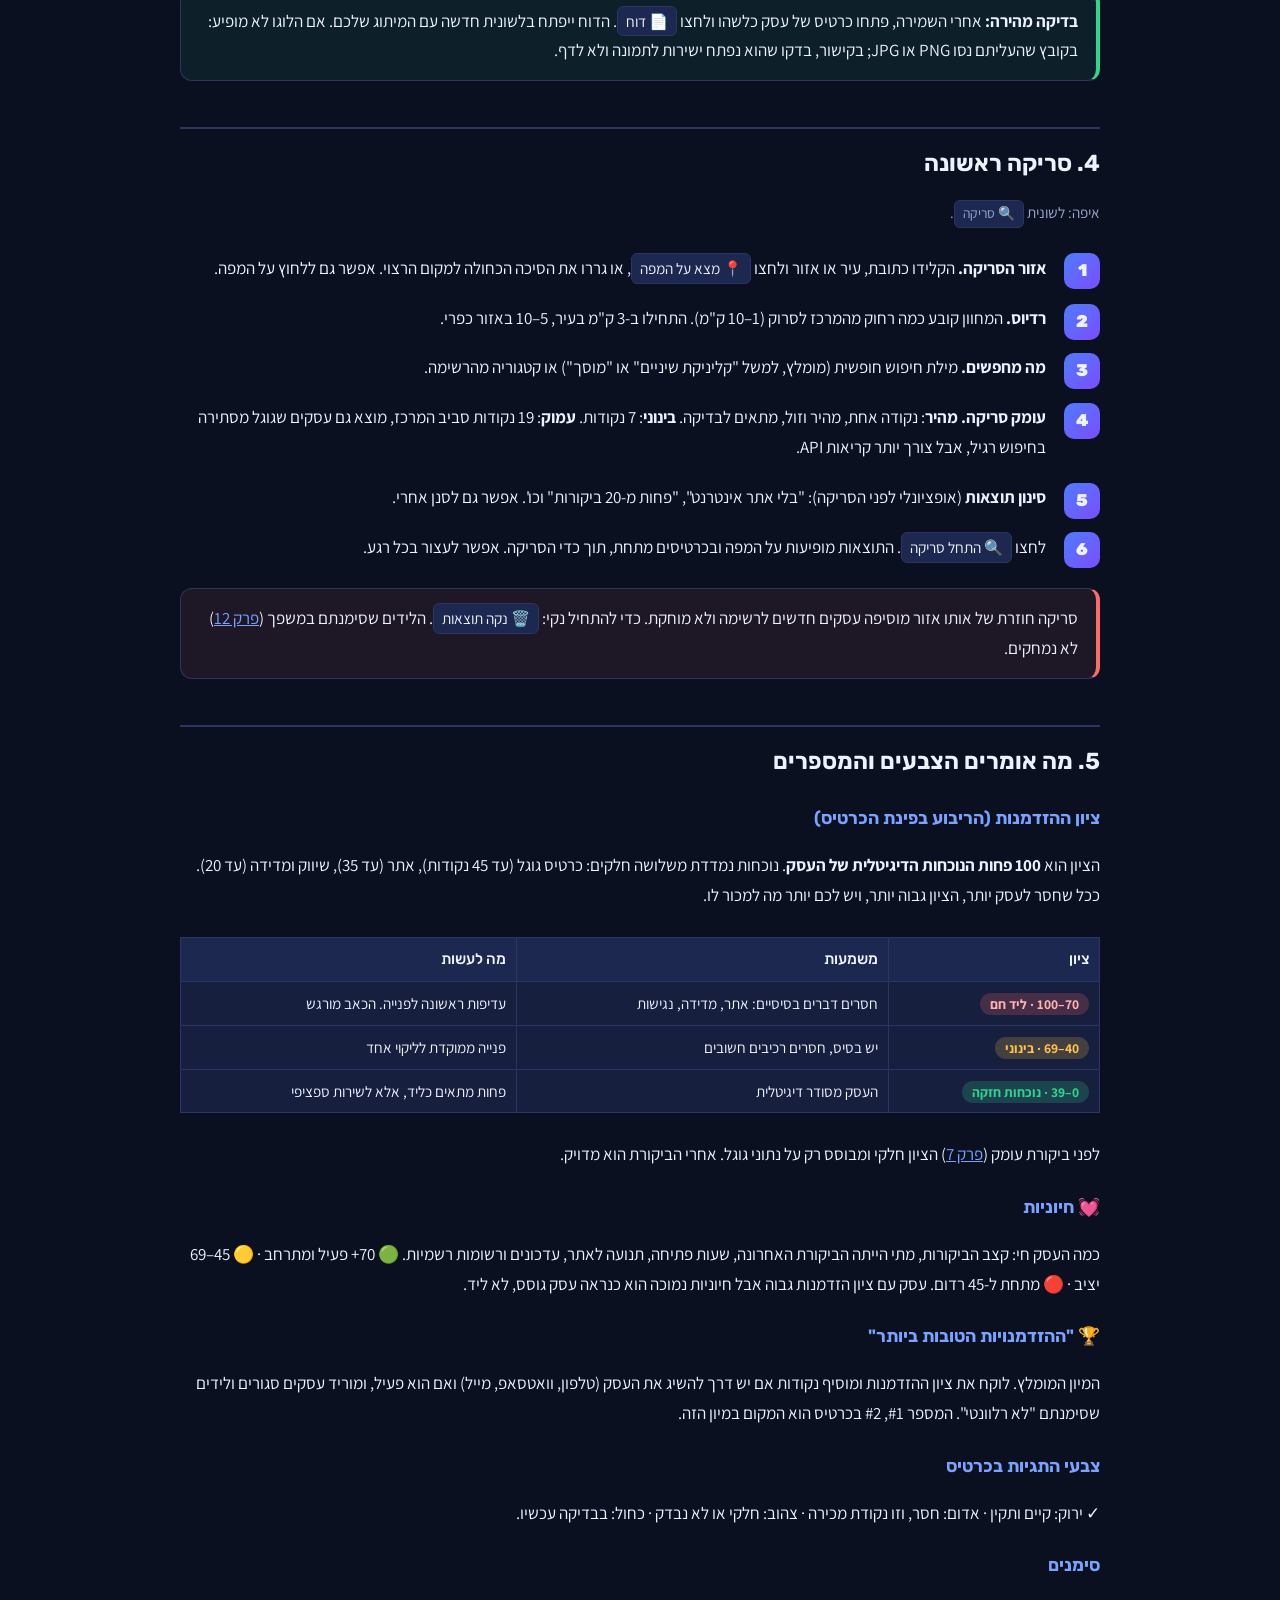
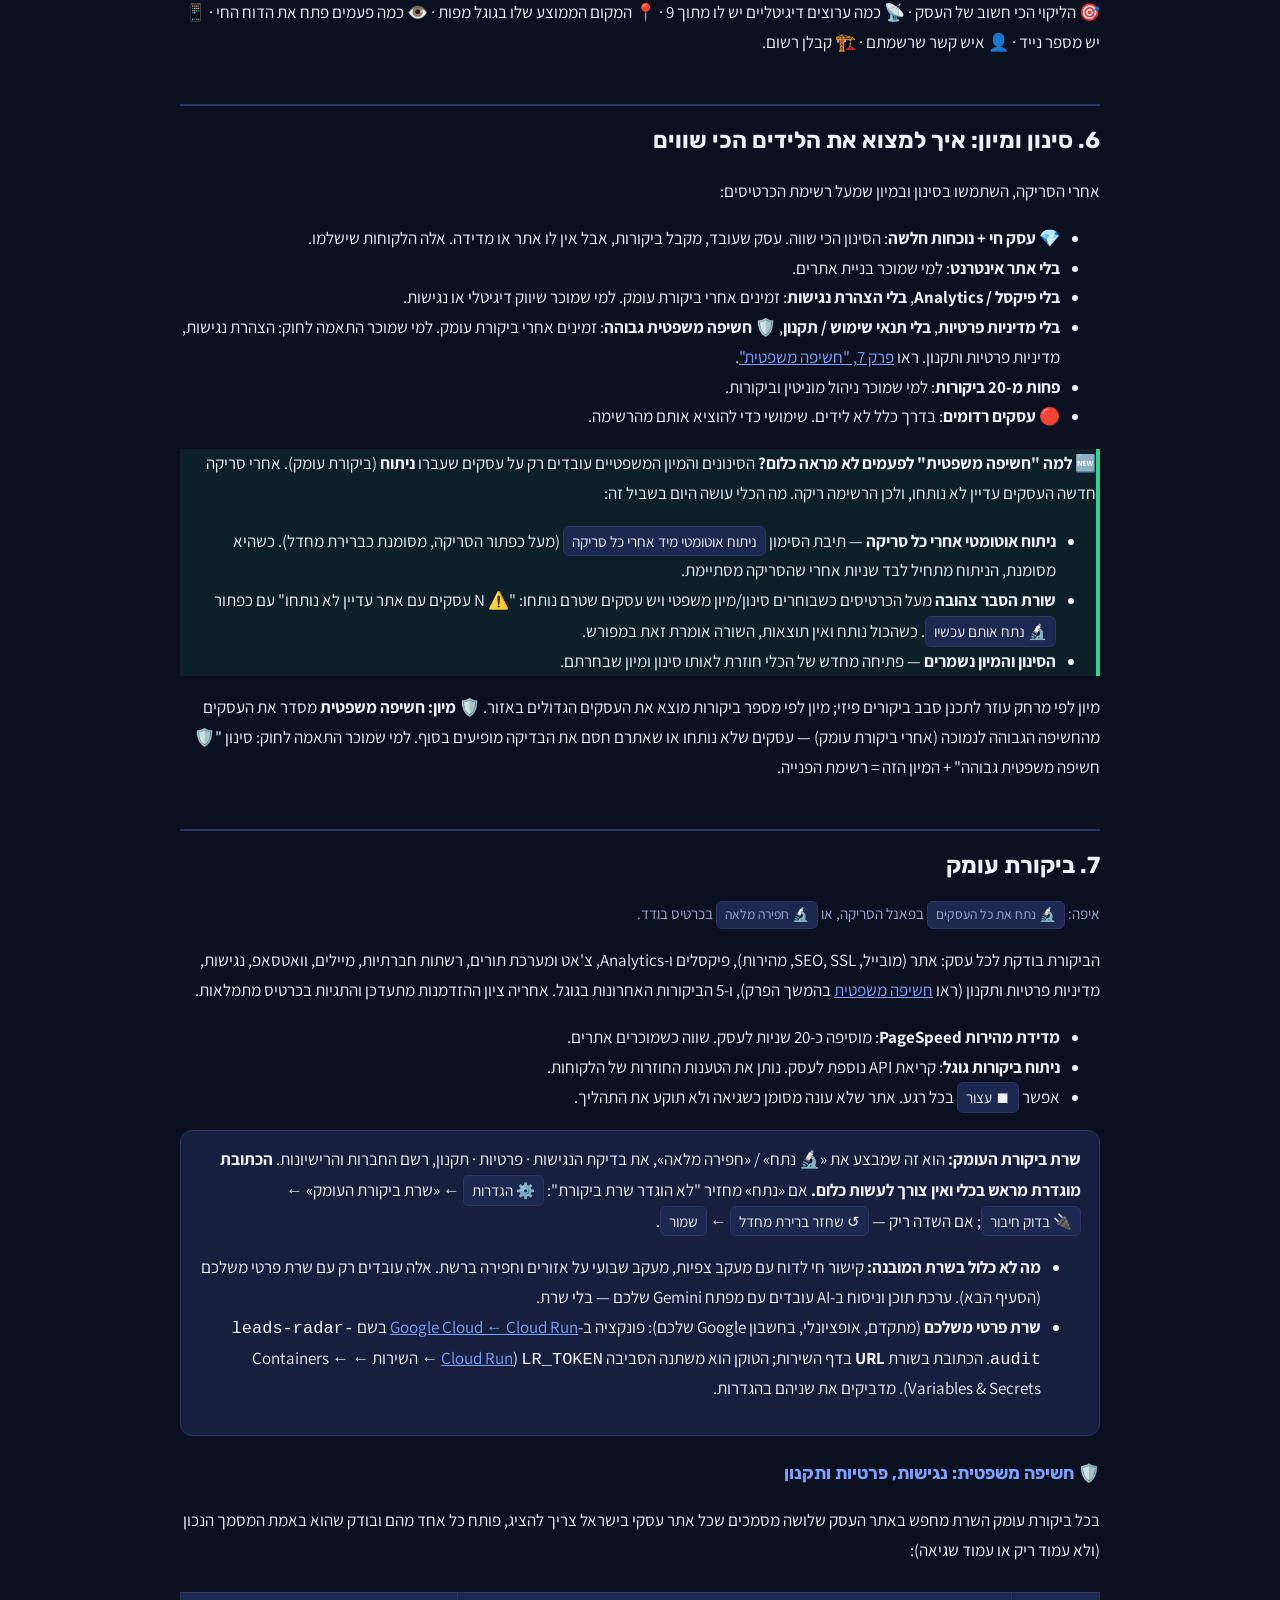
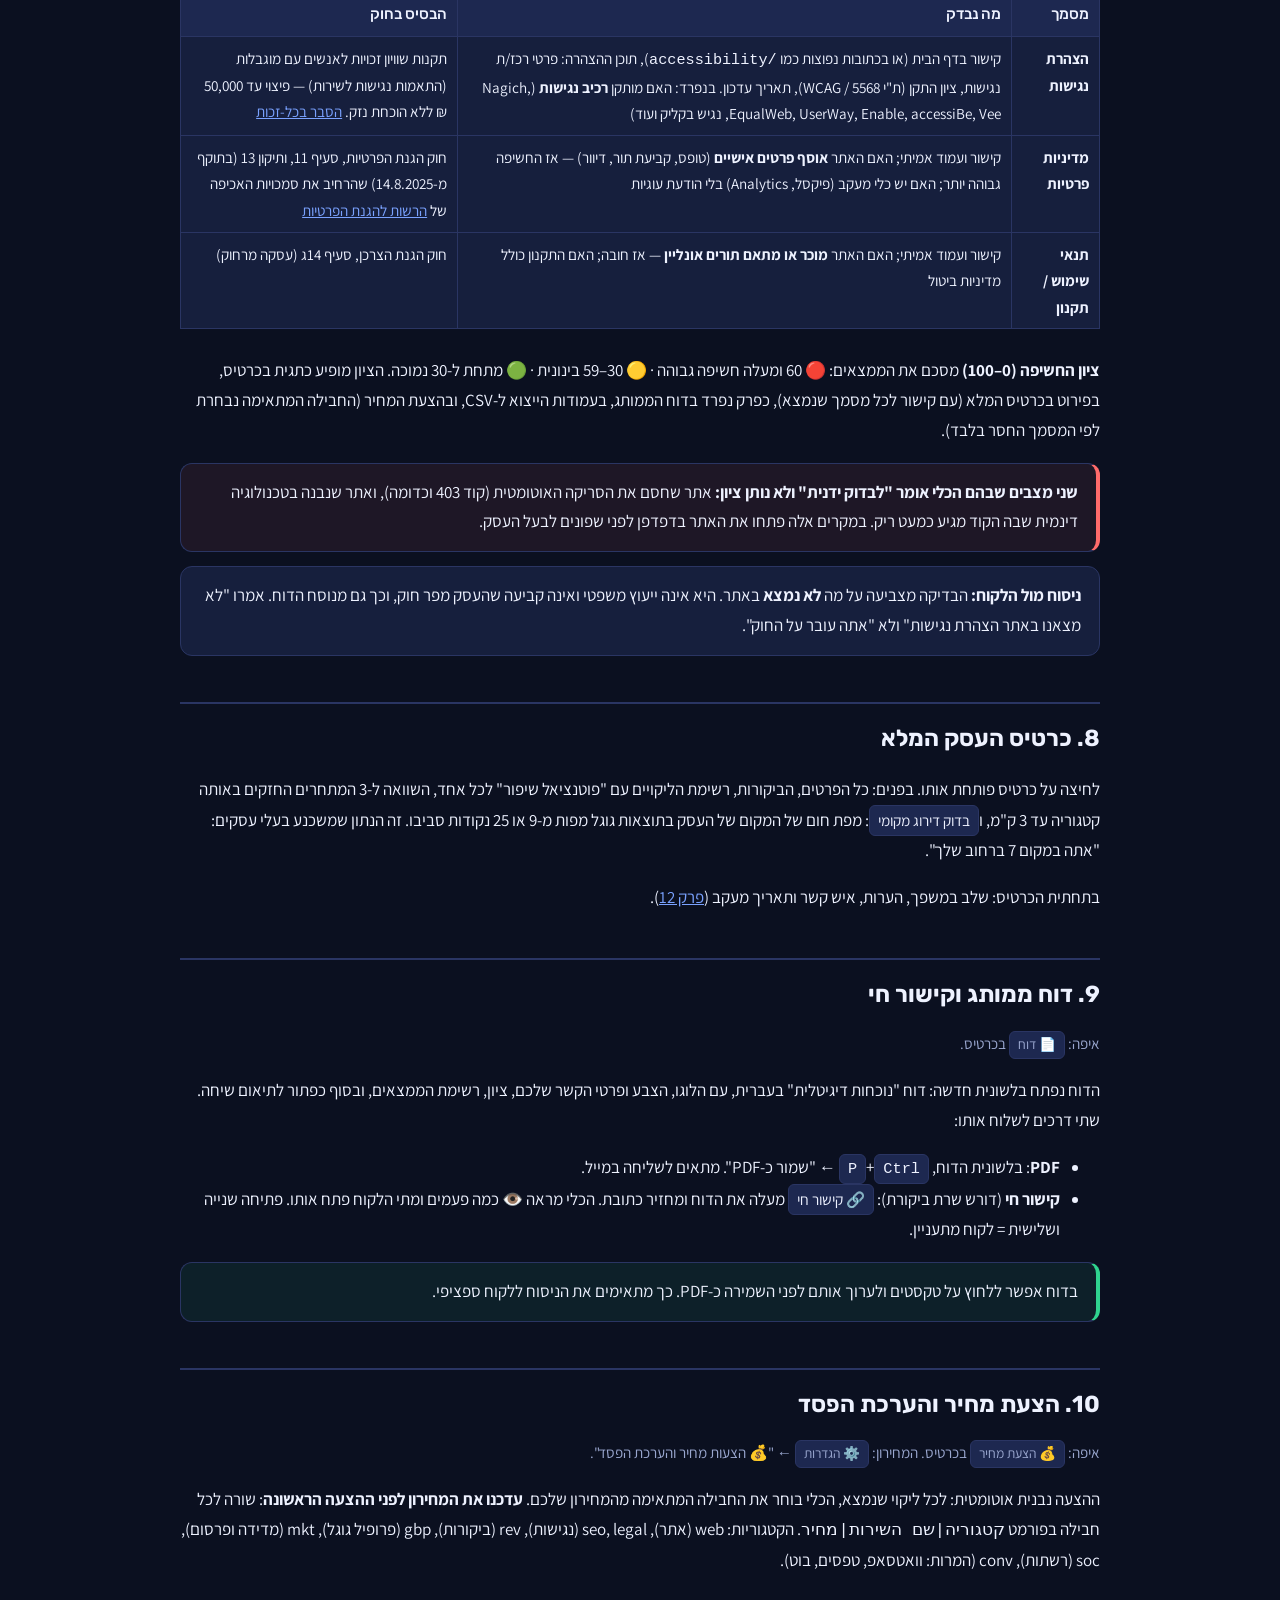
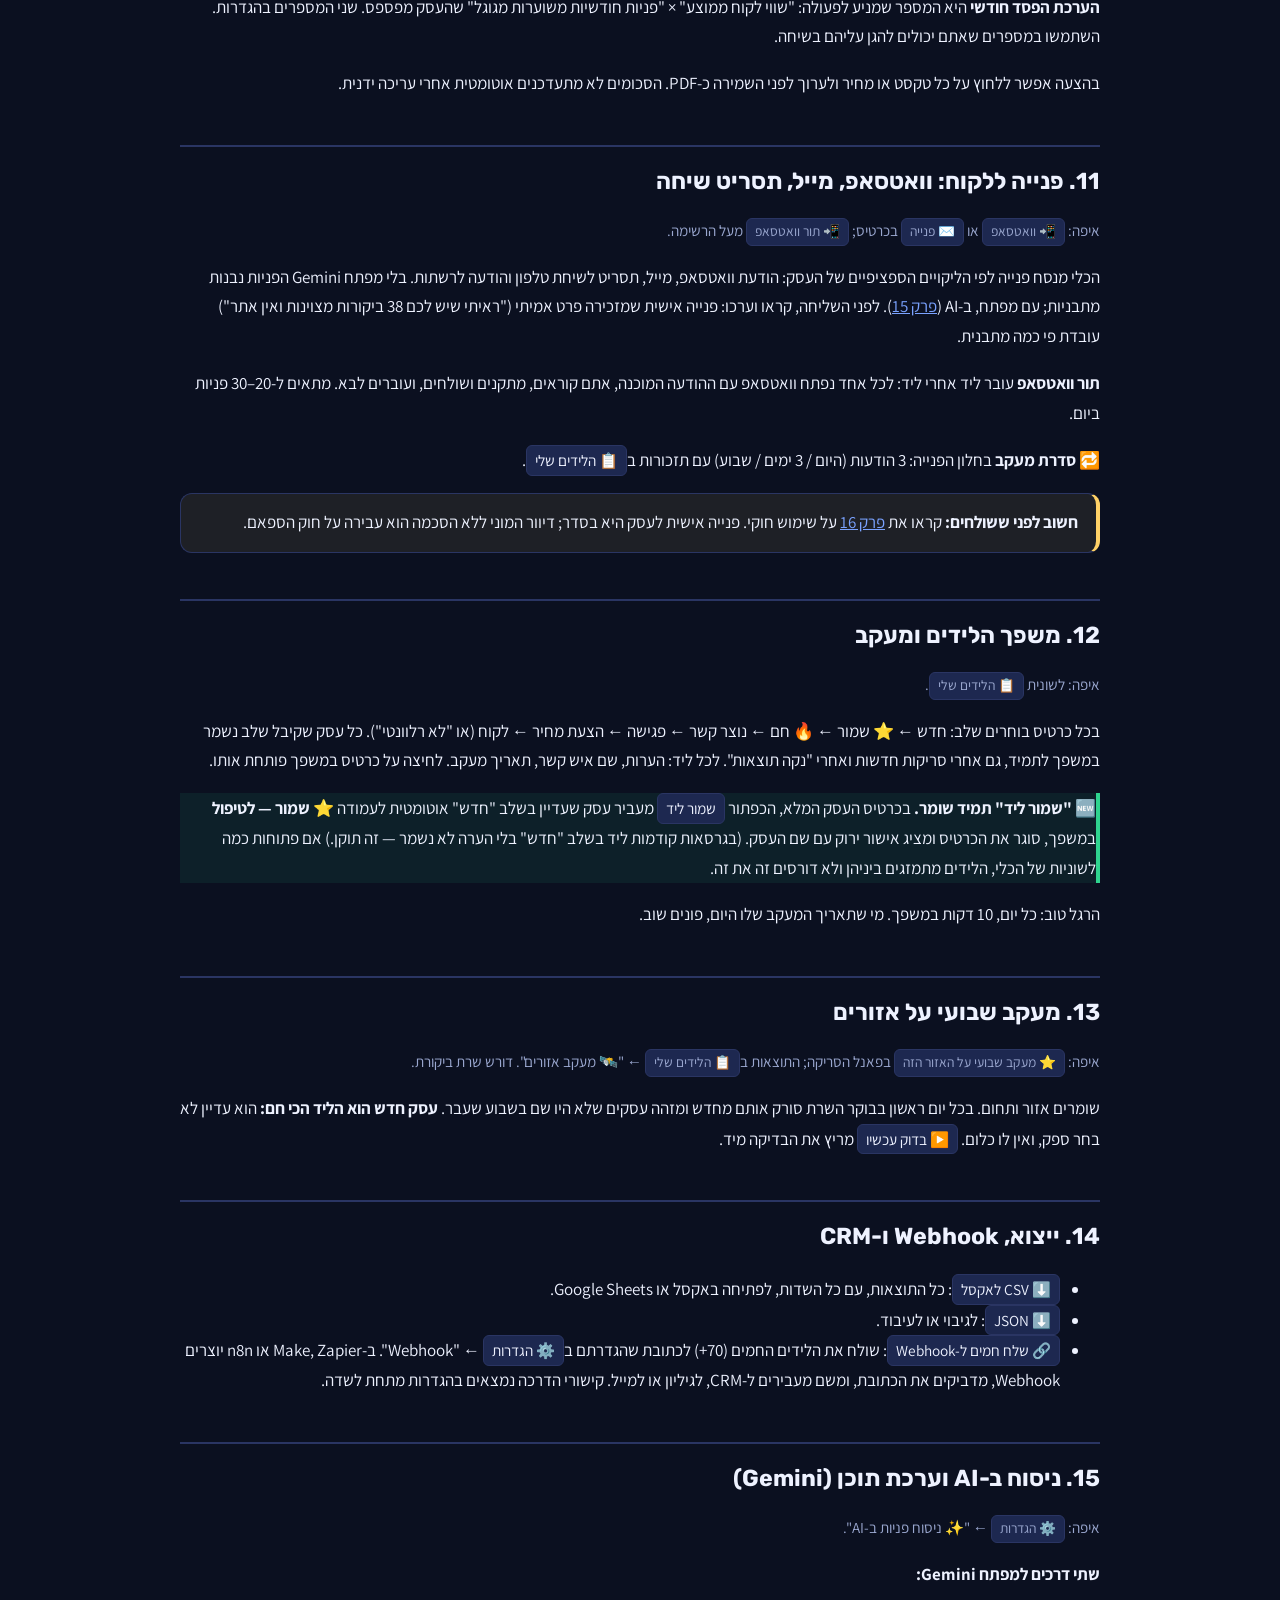
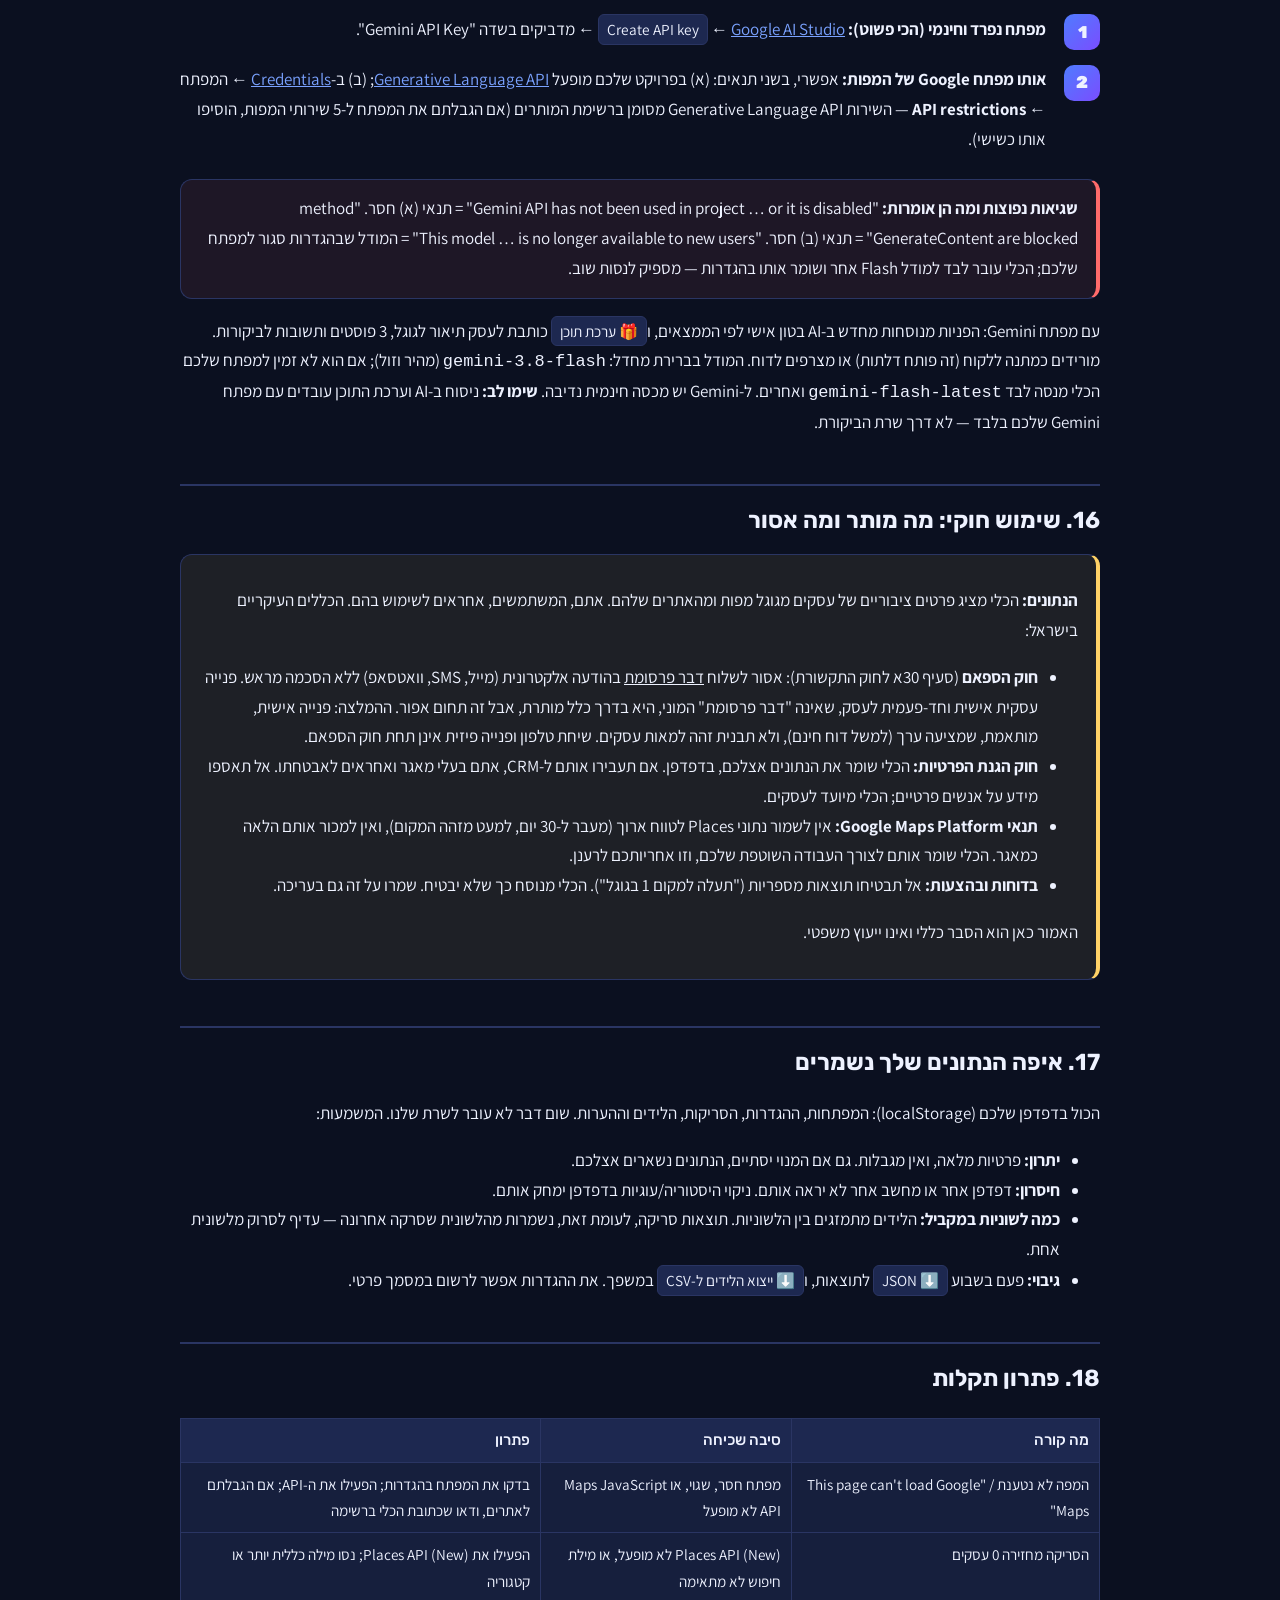
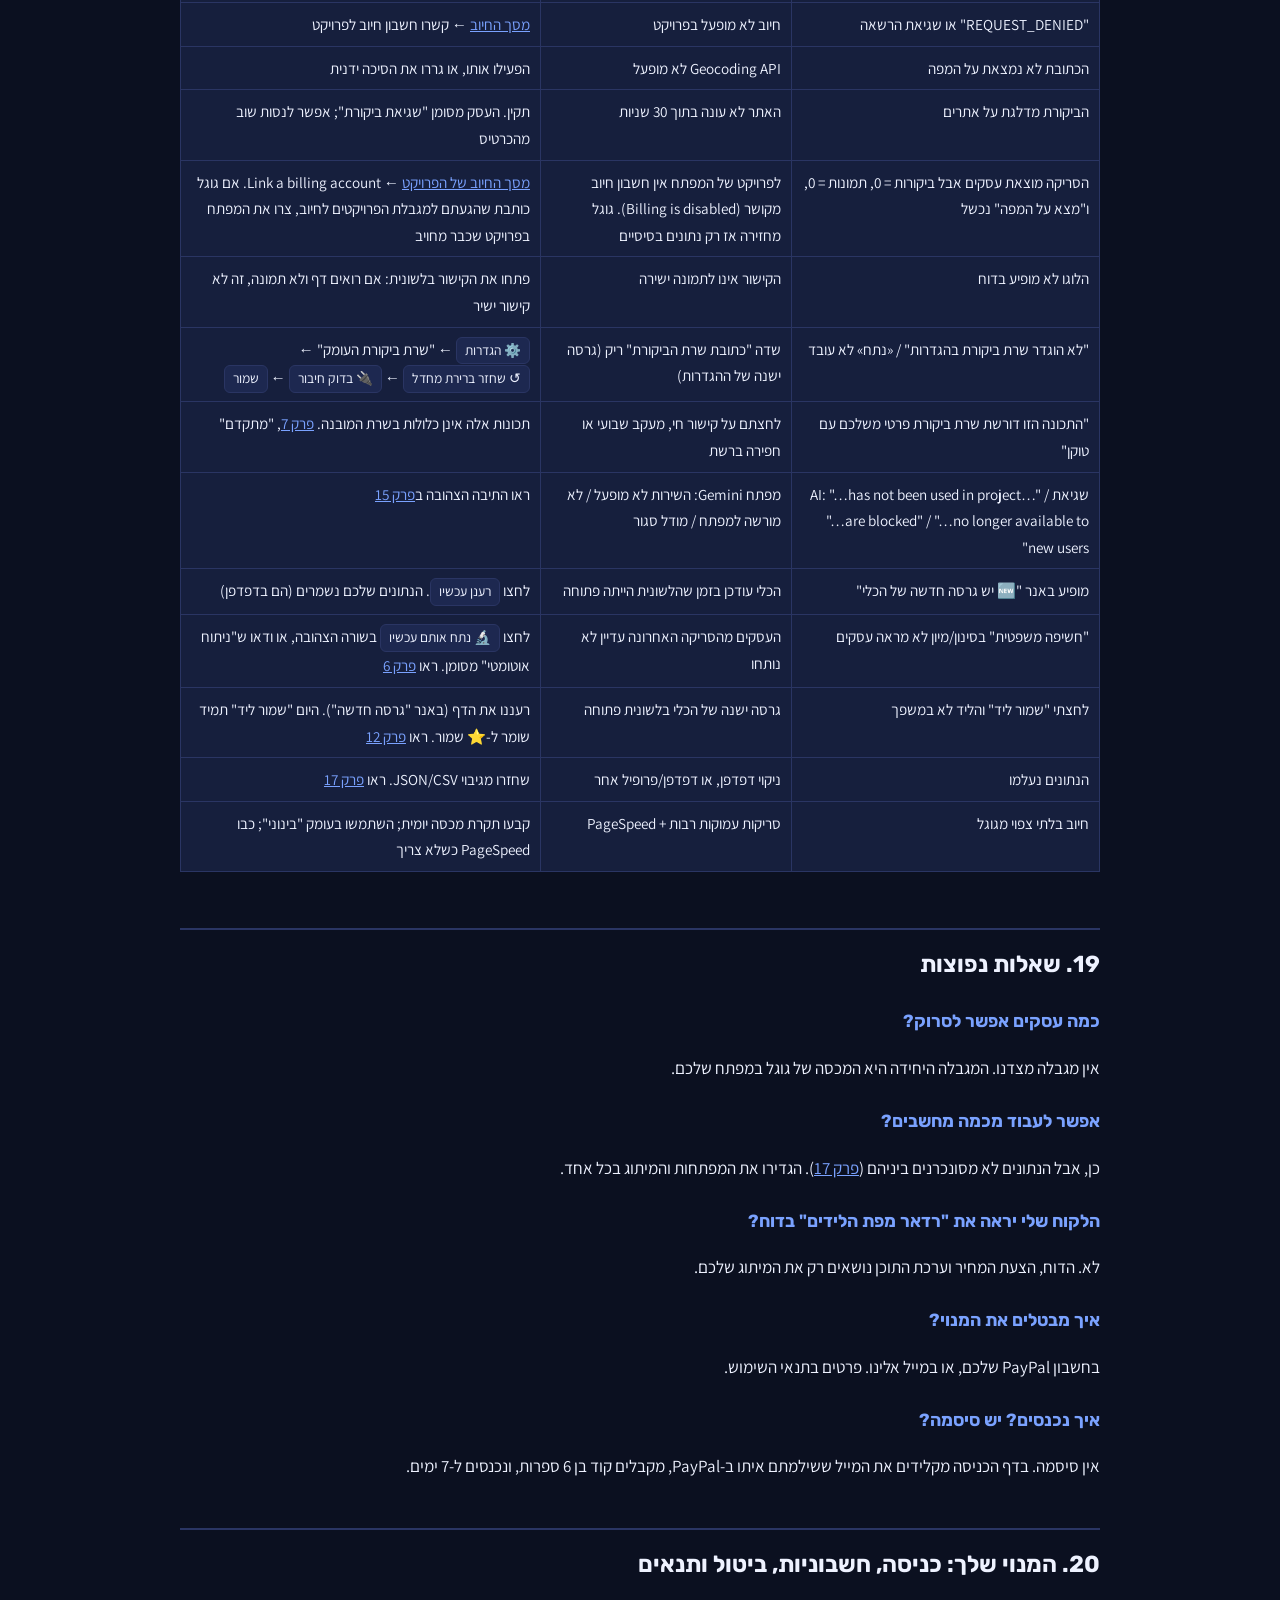
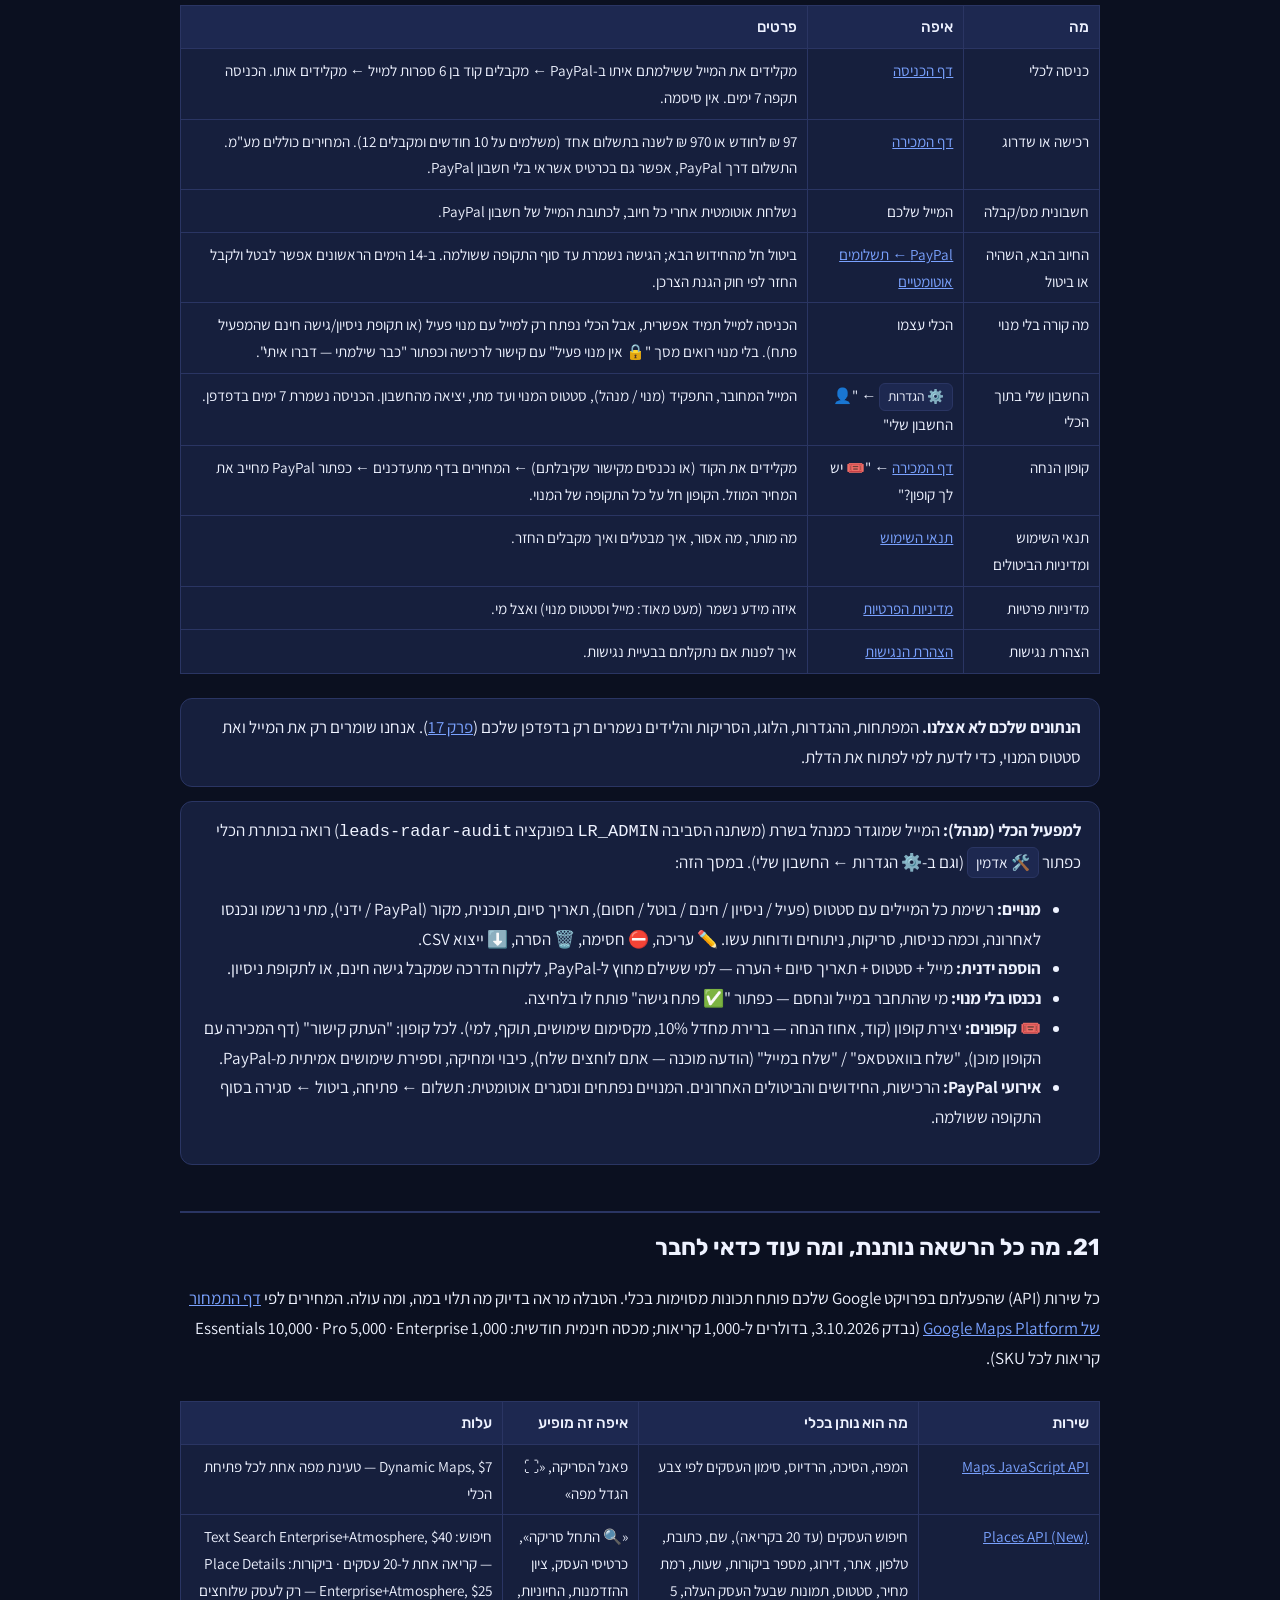
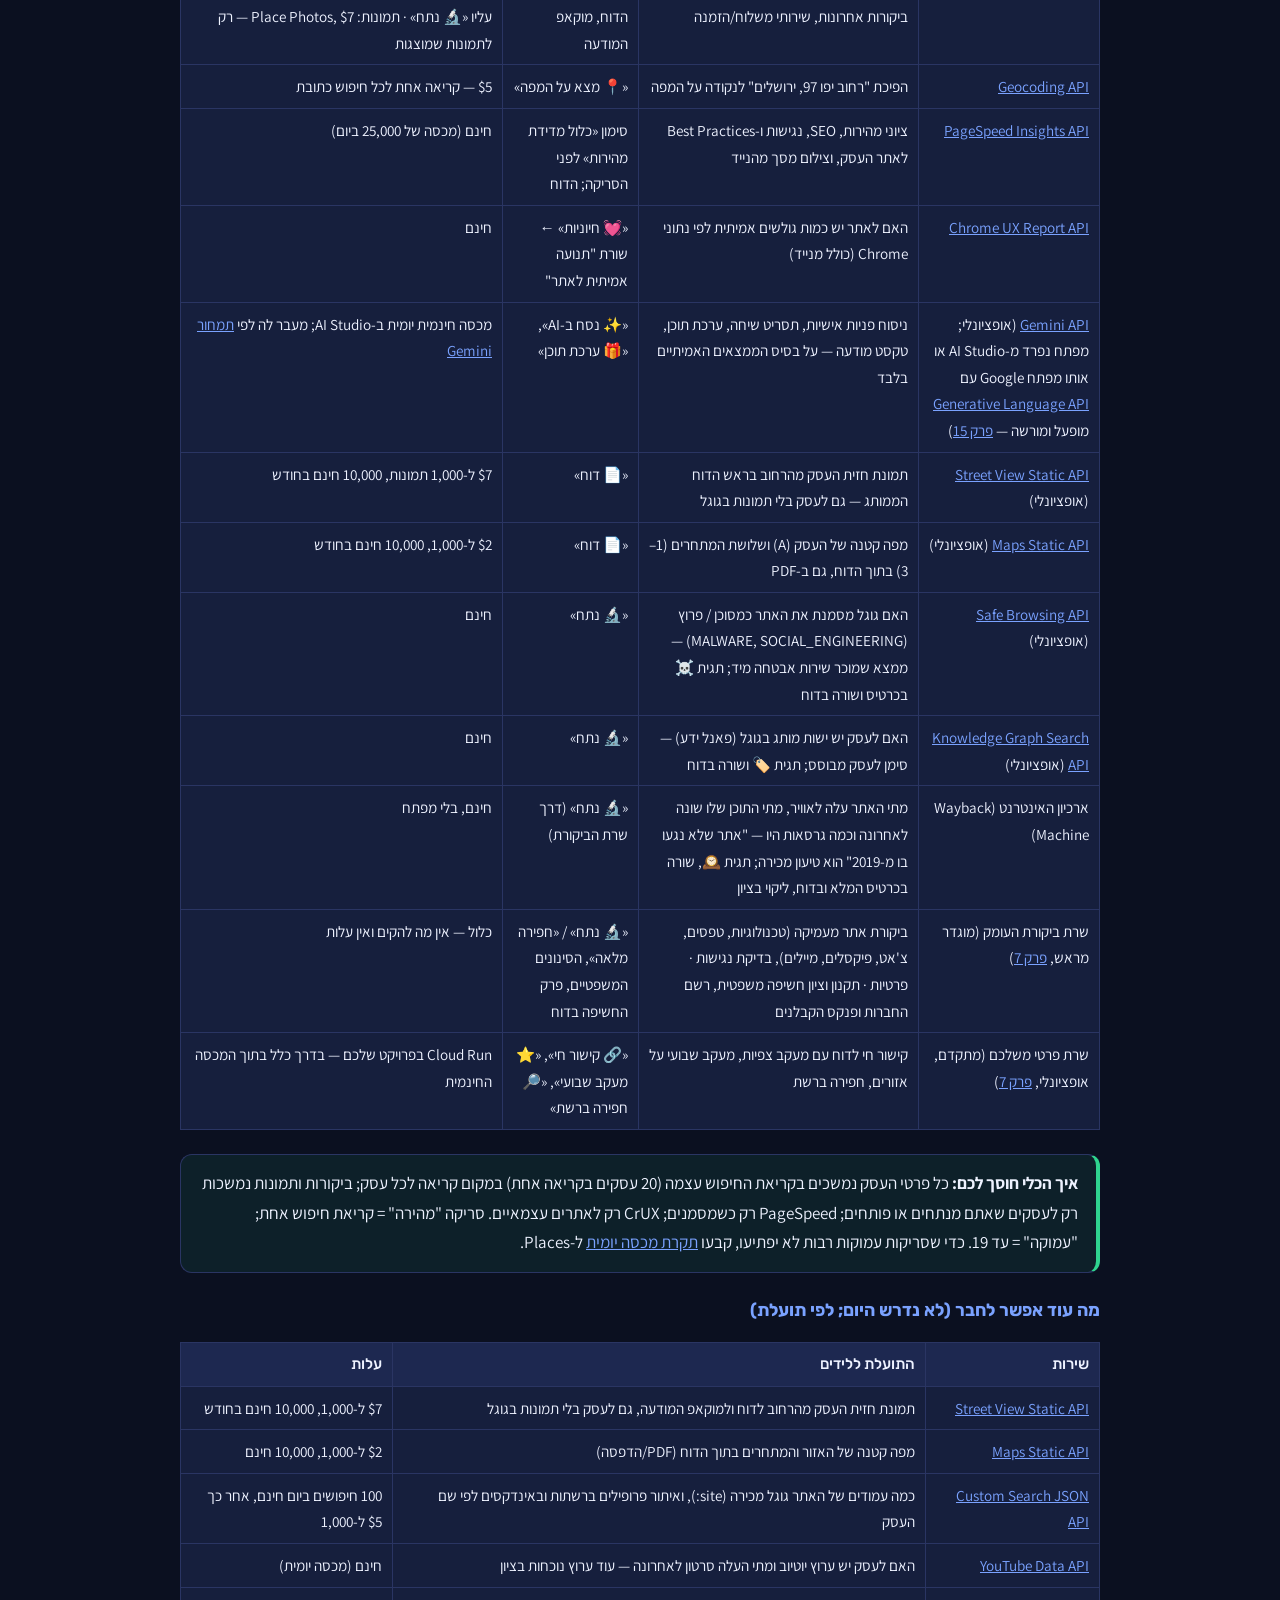
==== commit 363637b9: "READY: user guide (auto-analysis, legal view hint, saved leads), terms/privacy filled + refund claus" ====
--- a/help.html
+++ b/help.html
@@ -230,6 +230,12 @@
 <li><b>פחות מ-20 ביקורות</b>: למי שמוכר ניהול מוניטין וביקורות.</li>
 <li><b>🔴 עסקים רדומים</b>: בדרך כלל לא לידים. שימושי כדי להוציא אותם מהרשימה.</li>
 </ul>
+<div class="tip"><b>🆕 למה "חשיפה משפטית" לפעמים לא מראה כלום?</b> הסינונים והמיון המשפטיים עובדים רק על עסקים שעברו <b>ניתוח</b> (ביקורת עומק). אחרי סריקה חדשה העסקים עדיין לא נותחו, ולכן הרשימה ריקה. מה הכלי עושה היום בשביל זה:
+<ul>
+<li><b>ניתוח אוטומטי אחרי כל סריקה</b> — תיבת הסימון <span class="btn">ניתוח אוטומטי מיד אחרי כל סריקה</span> (מעל כפתור הסריקה, מסומנת כברירת מחדל). כשהיא מסומנת, הניתוח מתחיל לבד שניות אחרי שהסריקה מסתיימת.</li>
+<li><b>שורת הסבר צהובה</b> מעל הכרטיסים כשבוחרים סינון/מיון משפטי ויש עסקים שטרם נותחו: "⚠️ N עסקים עם אתר עדיין לא נותחו" עם כפתור <span class="btn">🔬 נתח אותם עכשיו</span>. כשהכול נותח ואין תוצאות, השורה אומרת זאת במפורש.</li>
+<li><b>הסינון והמיון נשמרים</b> — פתיחה מחדש של הכלי חוזרת לאותו סינון ומיון שבחרתם.</li>
+</ul></div>
 <p>מיון לפי מרחק עוזר לתכנן סבב ביקורים פיזי; מיון לפי מספר ביקורות מוצא את העסקים הגדולים באזור. <b>🛡️ מיון: חשיפה משפטית</b> מסדר את העסקים מהחשיפה הגבוהה לנמוכה (אחרי ביקורת עומק) — עסקים שלא נותחו או שאתרם חסם את הבדיקה מופיעים בסוף. למי שמוכר התאמה לחוק: סינון "🛡️ חשיפה משפטית גבוהה" + המיון הזה = רשימת הפנייה.</p>
 
 <h2 id="audit">7. ביקורת עומק</h2>
@@ -286,7 +292,8 @@
 
 <h2 id="funnel">12. משפך הלידים ומעקב</h2>
 <p class="where">איפה: לשונית <span class="btn">📋 הלידים שלי</span>.</p>
-<p>בכל כרטיס בוחרים שלב: חדש ← פניתי ← בשיחה ← הצעה נשלחה ← לקוח (או "לא רלוונטי"). כל עסק שקיבל שלב נשמר במשפך לתמיד, גם אחרי סריקות חדשות ואחרי "נקה תוצאות". לכל ליד: הערות, שם איש קשר, תאריך מעקב. לחיצה על כרטיס במשפך פותחת אותו.</p>
+<p>בכל כרטיס בוחרים שלב: חדש ← ⭐ שמור ← 🔥 חם ← נוצר קשר ← פגישה ← הצעת מחיר ← לקוח (או "לא רלוונטי"). כל עסק שקיבל שלב נשמר במשפך לתמיד, גם אחרי סריקות חדשות ואחרי "נקה תוצאות". לכל ליד: הערות, שם איש קשר, תאריך מעקב. לחיצה על כרטיס במשפך פותחת אותו.</p>
+<div class="tip"><b>🆕 "שמור ליד" תמיד שומר.</b> בכרטיס העסק המלא, הכפתור <span class="btn">שמור ליד</span> מעביר עסק שעדיין בשלב "חדש" אוטומטית לעמודה <b>⭐ שמור — לטיפול</b> במשפך, סוגר את הכרטיס ומציג אישור ירוק עם שם העסק. (בגרסאות קודמות ליד בשלב "חדש" בלי הערה לא נשמר — זה תוקן.) אם פתוחות כמה לשוניות של הכלי, הלידים מתמזגים ביניהן ולא דורסים זה את זה.</div>
 <p>הרגל טוב: כל יום, 10 דקות במשפך. מי שתאריך המעקב שלו היום, פונים שוב.</p>
 
 <h2 id="weekly">13. מעקב שבועי על אזורים</h2>
@@ -327,6 +334,7 @@
 <ul>
 <li><b>יתרון:</b> פרטיות מלאה, ואין מגבלות. גם אם המנוי יסתיים, הנתונים נשארים אצלכם.</li>
 <li><b>חיסרון:</b> דפדפן אחר או מחשב אחר לא יראה אותם. ניקוי היסטוריה/עוגיות בדפדפן ימחק אותם.</li>
+<li><b>כמה לשוניות במקביל:</b> הלידים מתמזגים בין הלשוניות. תוצאות סריקה, לעומת זאת, נשמרות מהלשונית שסרקה אחרונה — עדיף לסרוק מלשונית אחת.</li>
 <li><b>גיבוי:</b> פעם בשבוע <span class="btn">⬇️ JSON</span> לתוצאות, ו<span class="btn">⬇️ ייצוא הלידים ל-CSV</span> במשפך. את ההגדרות אפשר לרשום במסמך פרטי.</li>
 </ul>
 
@@ -344,6 +352,8 @@
 <tr><td>"התכונה הזו דורשת שרת ביקורת פרטי משלכם עם טוקן"</td><td>לחצתם על קישור חי, מעקב שבועי או חפירה ברשת</td><td>תכונות אלה אינן כלולות בשרת המובנה. <a href="#audit">פרק 7</a>, "מתקדם"</td></tr>
 <tr><td>שגיאת AI: "…has not been used in project…" / "…are blocked" / "…no longer available to new users"</td><td>מפתח Gemini: השירות לא מופעל / לא מורשה למפתח / מודל סגור</td><td>ראו התיבה הצהובה ב<a href="#ai">פרק 15</a></td></tr>
 <tr><td>מופיע באנר "🆕 יש גרסה חדשה של הכלי"</td><td>הכלי עודכן בזמן שהלשונית הייתה פתוחה</td><td>לחצו <span class="btn">רענן עכשיו</span>. הנתונים שלכם נשמרים (הם בדפדפן)</td></tr>
+<tr><td>"חשיפה משפטית" בסינון/מיון לא מראה עסקים</td><td>העסקים מהסריקה האחרונה עדיין לא נותחו</td><td>לחצו <span class="btn">🔬 נתח אותם עכשיו</span> בשורה הצהובה, או ודאו ש"ניתוח אוטומטי" מסומן. ראו <a href="#filters">פרק 6</a></td></tr>
+<tr><td>לחצתי "שמור ליד" והליד לא במשפך</td><td>גרסה ישנה של הכלי בלשונית פתוחה</td><td>רעננו את הדף (באנר "גרסה חדשה"). היום "שמור ליד" תמיד שומר ל-⭐ שמור. ראו <a href="#funnel">פרק 12</a></td></tr>
 <tr><td>הנתונים נעלמו</td><td>ניקוי דפדפן, או דפדפן/פרופיל אחר</td><td>שחזרו מגיבוי JSON/CSV. ראו <a href="#data">פרק 17</a></td></tr>
 <tr><td>חיוב בלתי צפוי מגוגל</td><td>סריקות עמוקות רבות + PageSpeed</td><td>קבעו תקרת מכסה יומית; השתמשו בעומק "בינוני"; כבו PageSpeed כשלא צריך</td></tr>
 </table></div>
@@ -414,7 +424,7 @@
 </table></div>
 <p class="sub">הרחבות אלה אינן בנויות עדיין בכלי. אם אחת מהן חשובה לכם, כתבו לנו דרך <a href="https://shaharprod.github.io/leads-radar/sales.html" target="_blank" rel="noopener">דף המכירה</a>.</p>
 
-<p class="sub" style="margin-top:50px">המדריך מתעדכן עם הכלי. גרסה: 3 באוקטובר 2026 (לילה). · <a href="https://shaharprod.github.io/leads-radar/legal/terms.html">תנאי שימוש</a> · <a href="https://shaharprod.github.io/leads-radar/legal/privacy.html">פרטיות</a> · <a href="https://shaharprod.github.io/leads-radar/legal/accessibility.html">נגישות</a></p>
+<p class="sub" style="margin-top:50px">המדריך מתעדכן עם הכלי. גרסה: 4 באוקטובר 2026. · <a href="https://shaharprod.github.io/leads-radar/legal/terms.html">תנאי שימוש</a> · <a href="https://shaharprod.github.io/leads-radar/legal/privacy.html">פרטיות</a> · <a href="https://shaharprod.github.io/leads-radar/legal/accessibility.html">נגישות</a></p>
 </div>
 <script>
 // כשהמדריך מוצג בתוך הכלי (iframe), קישורים חיצוניים נפתחים בלשונית חדשה
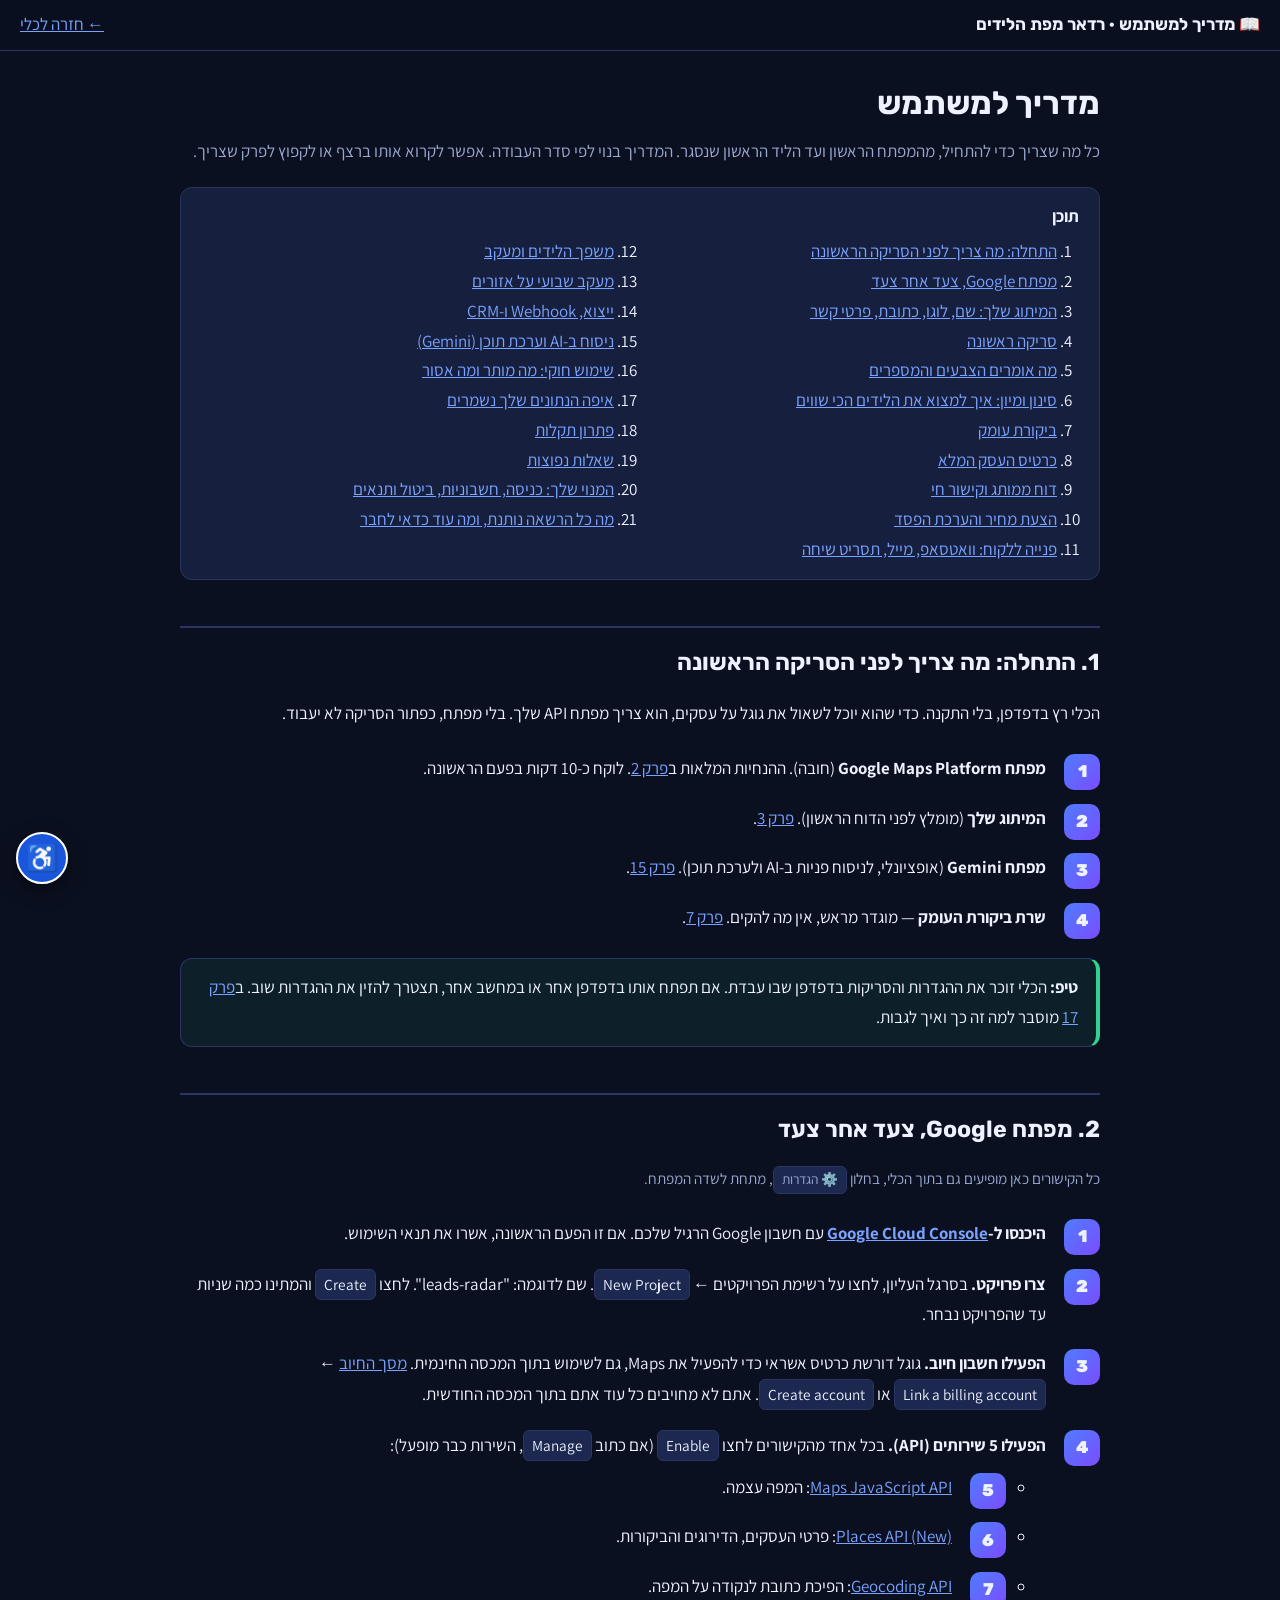
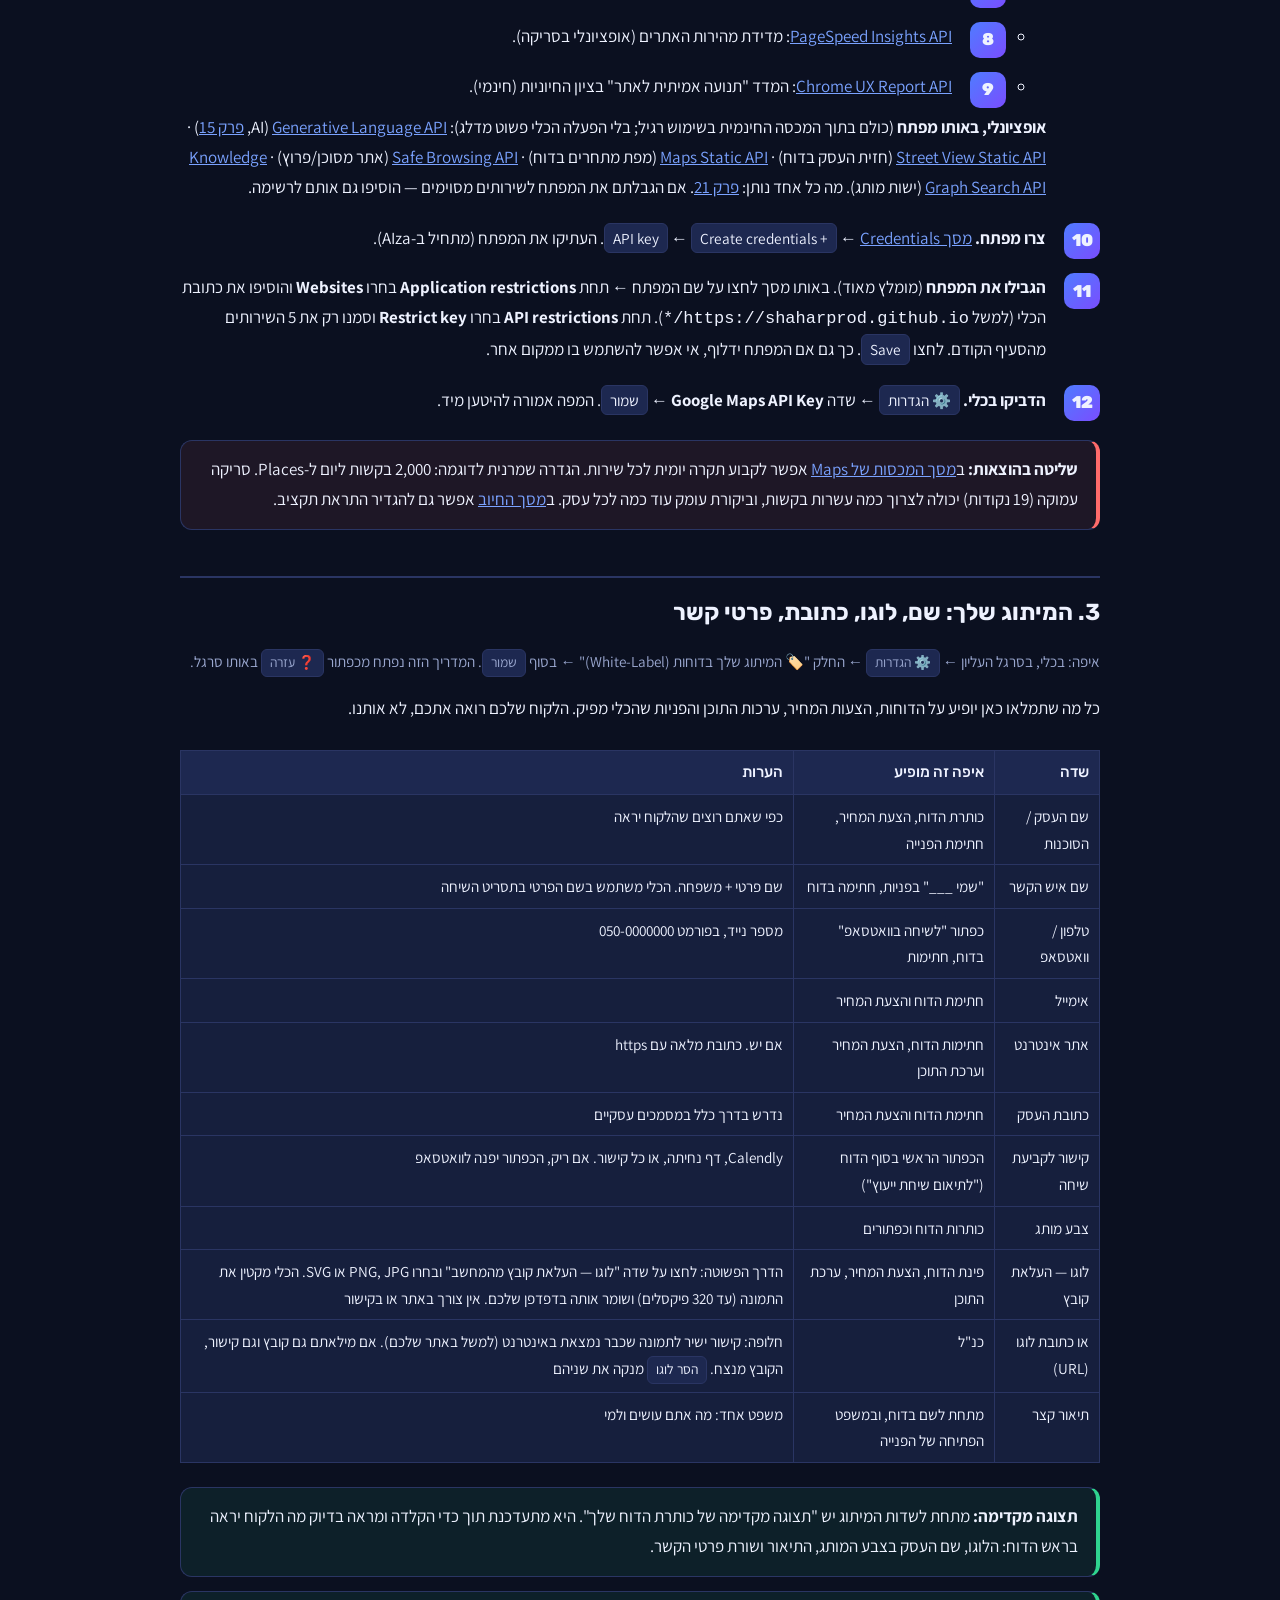
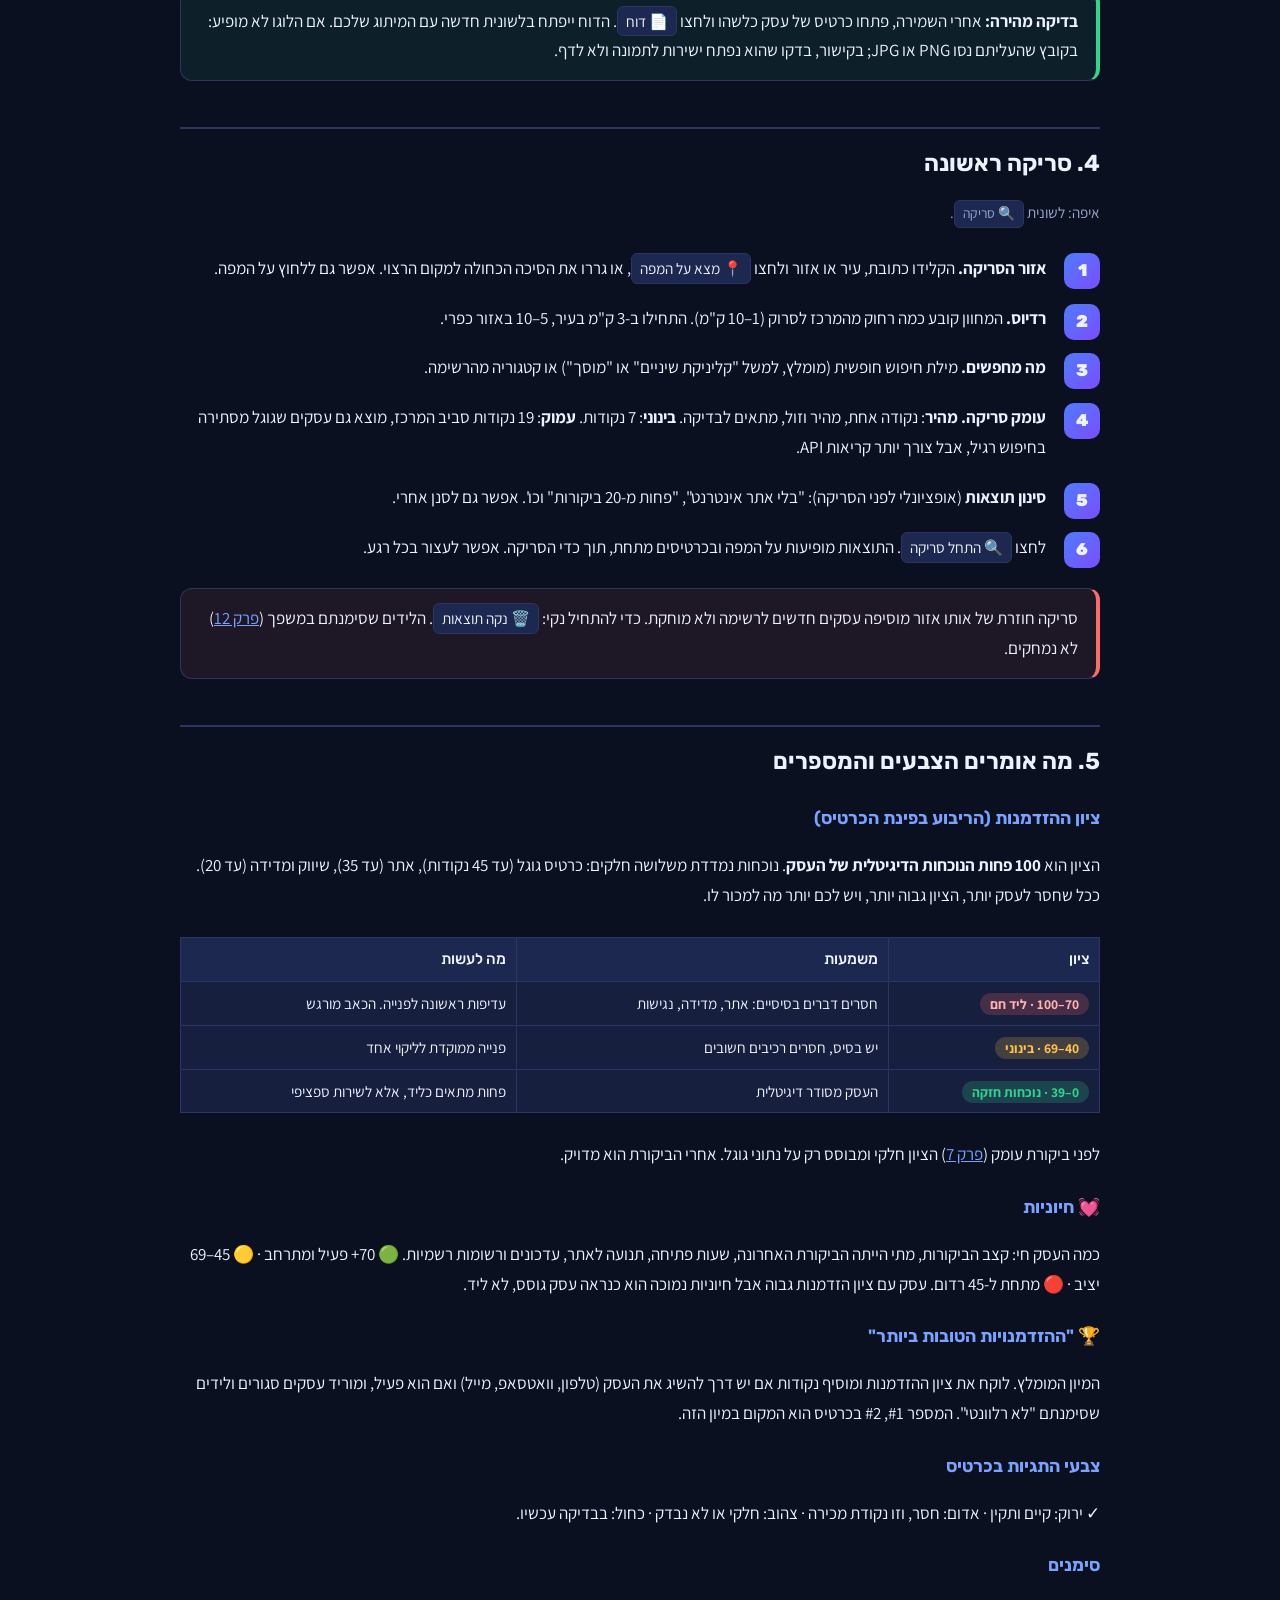
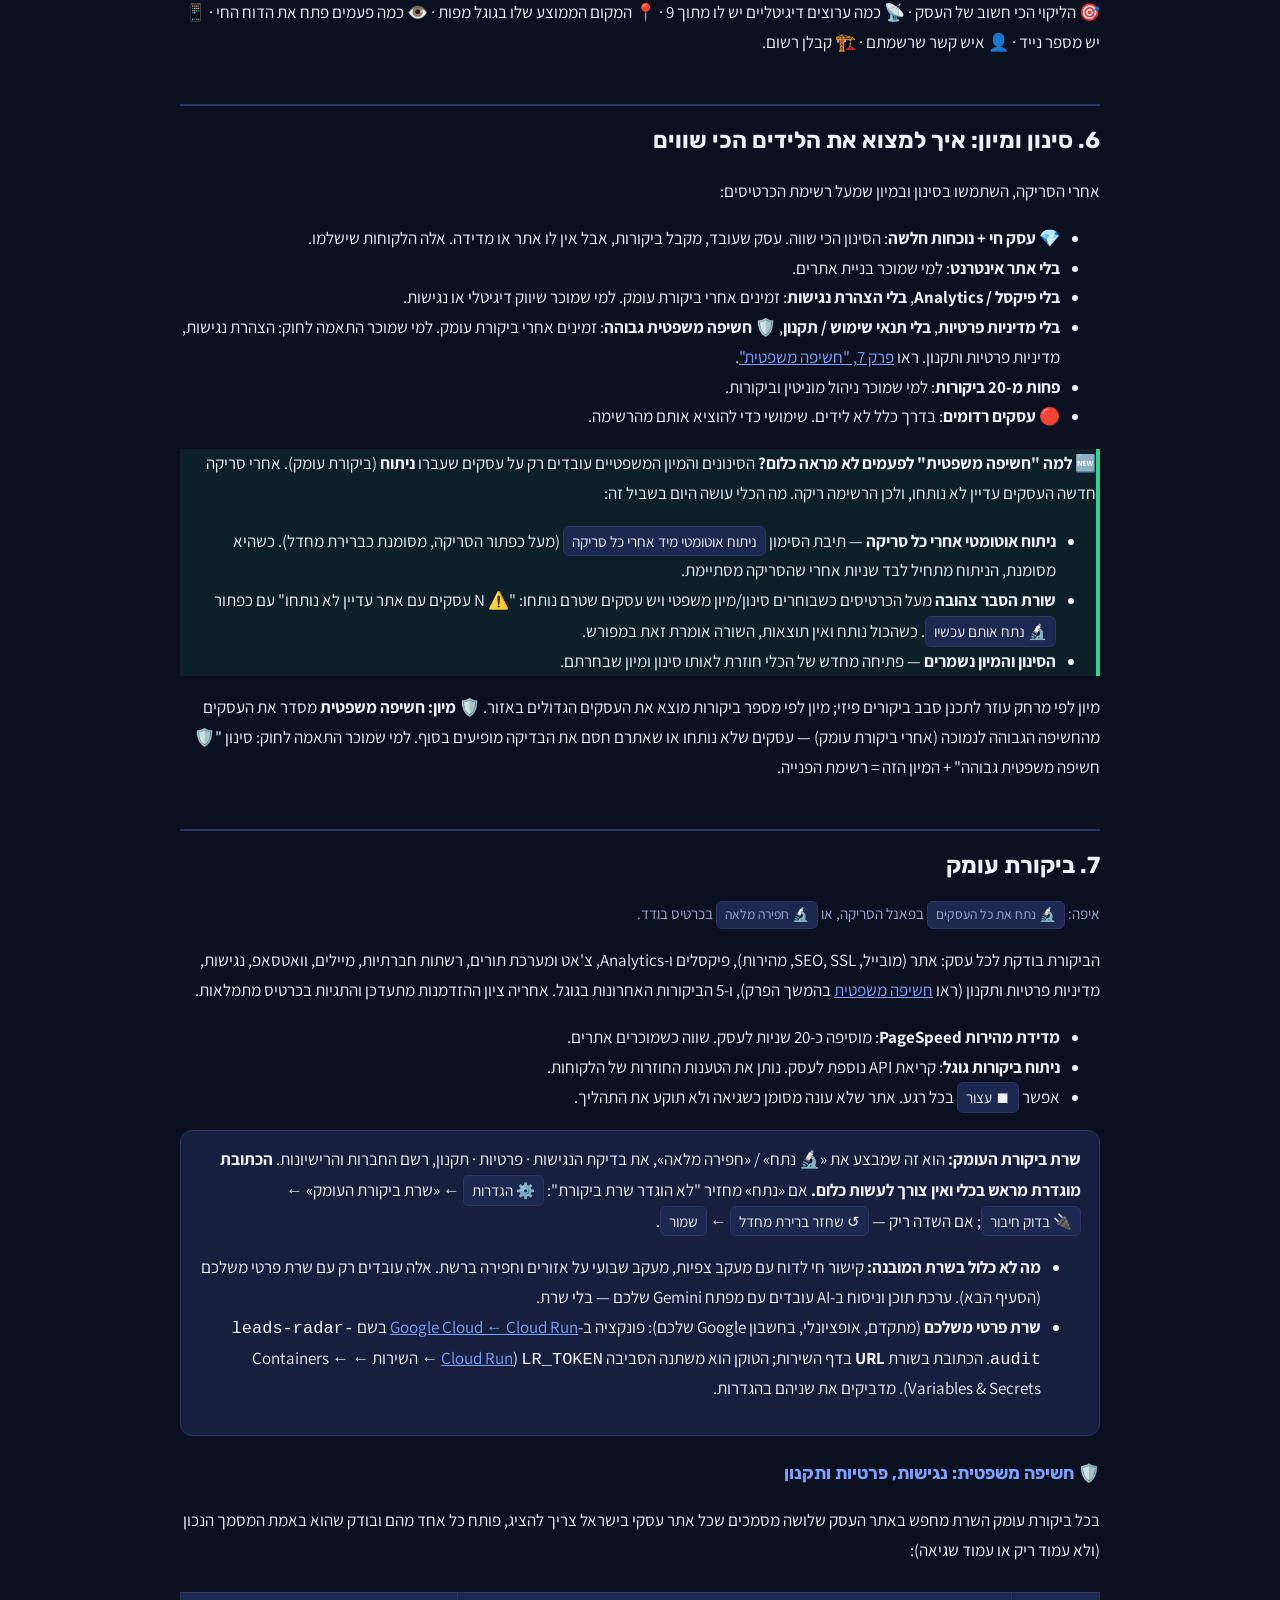
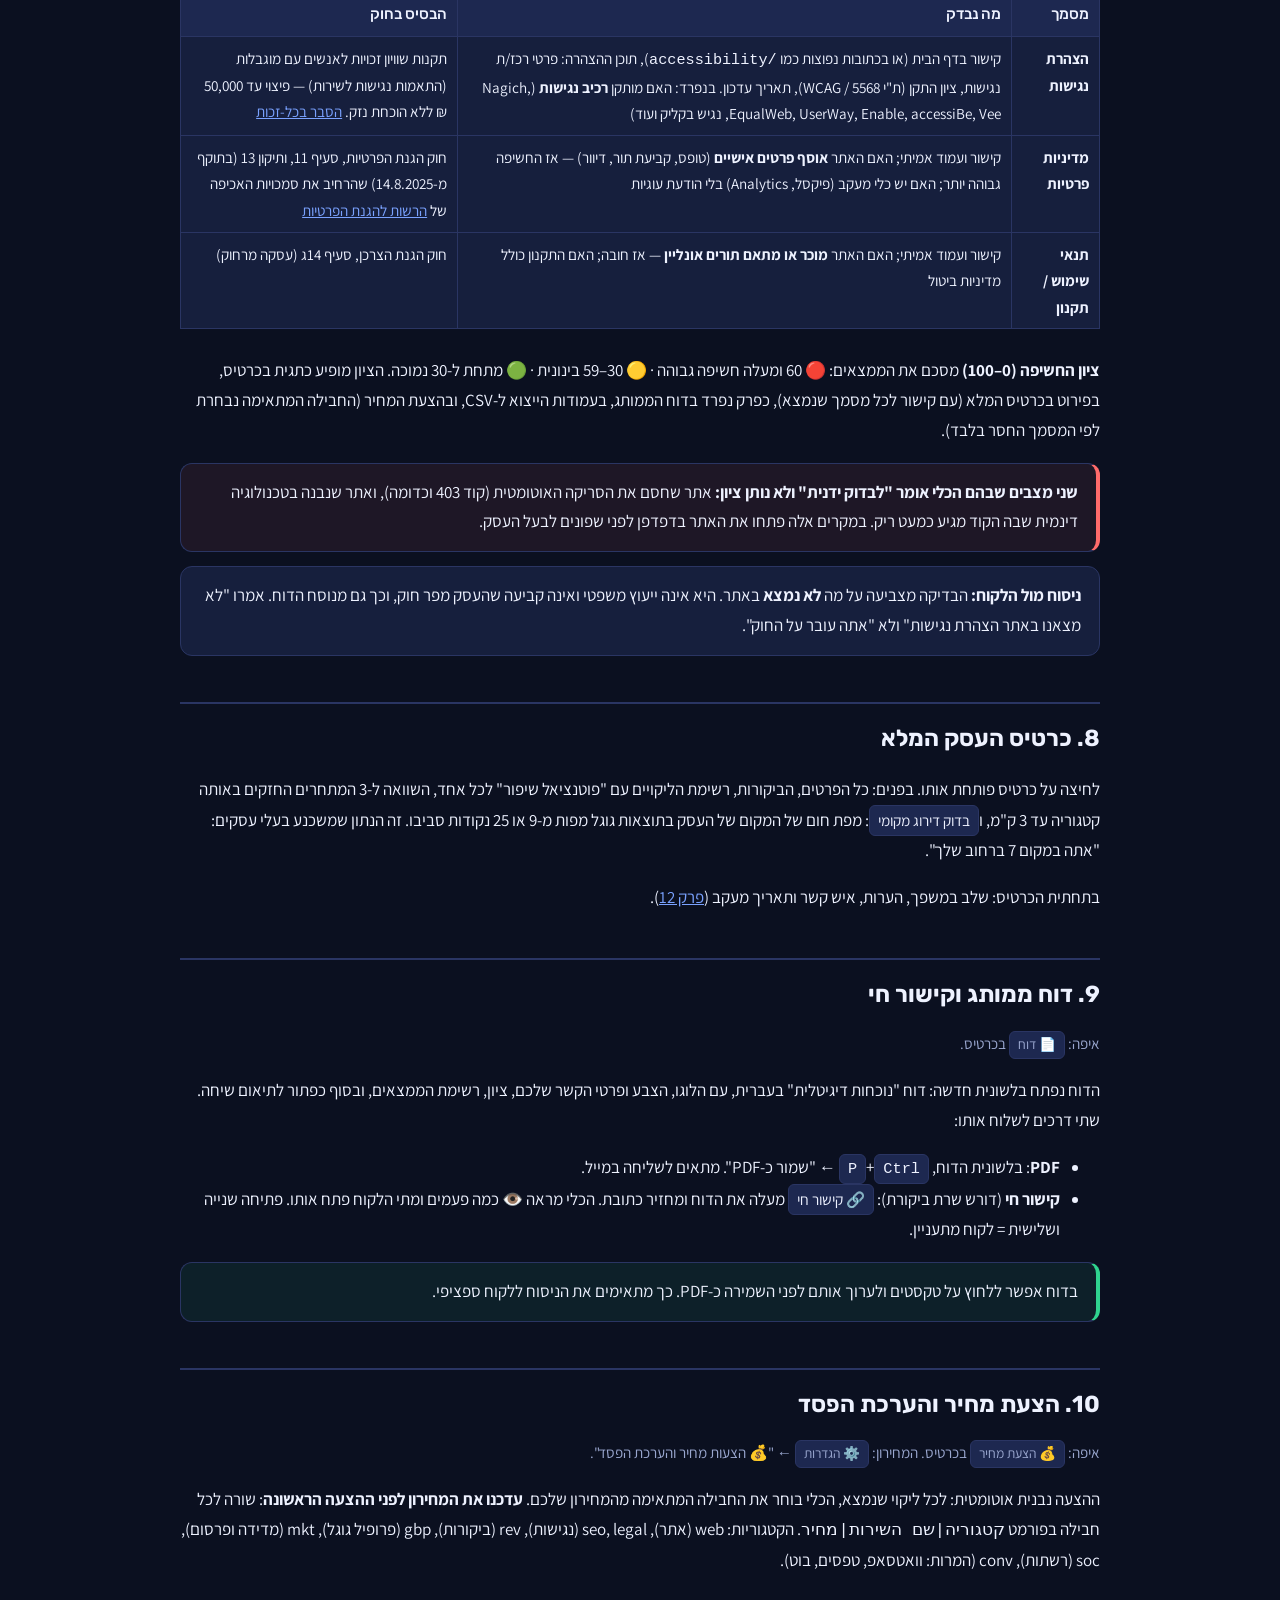
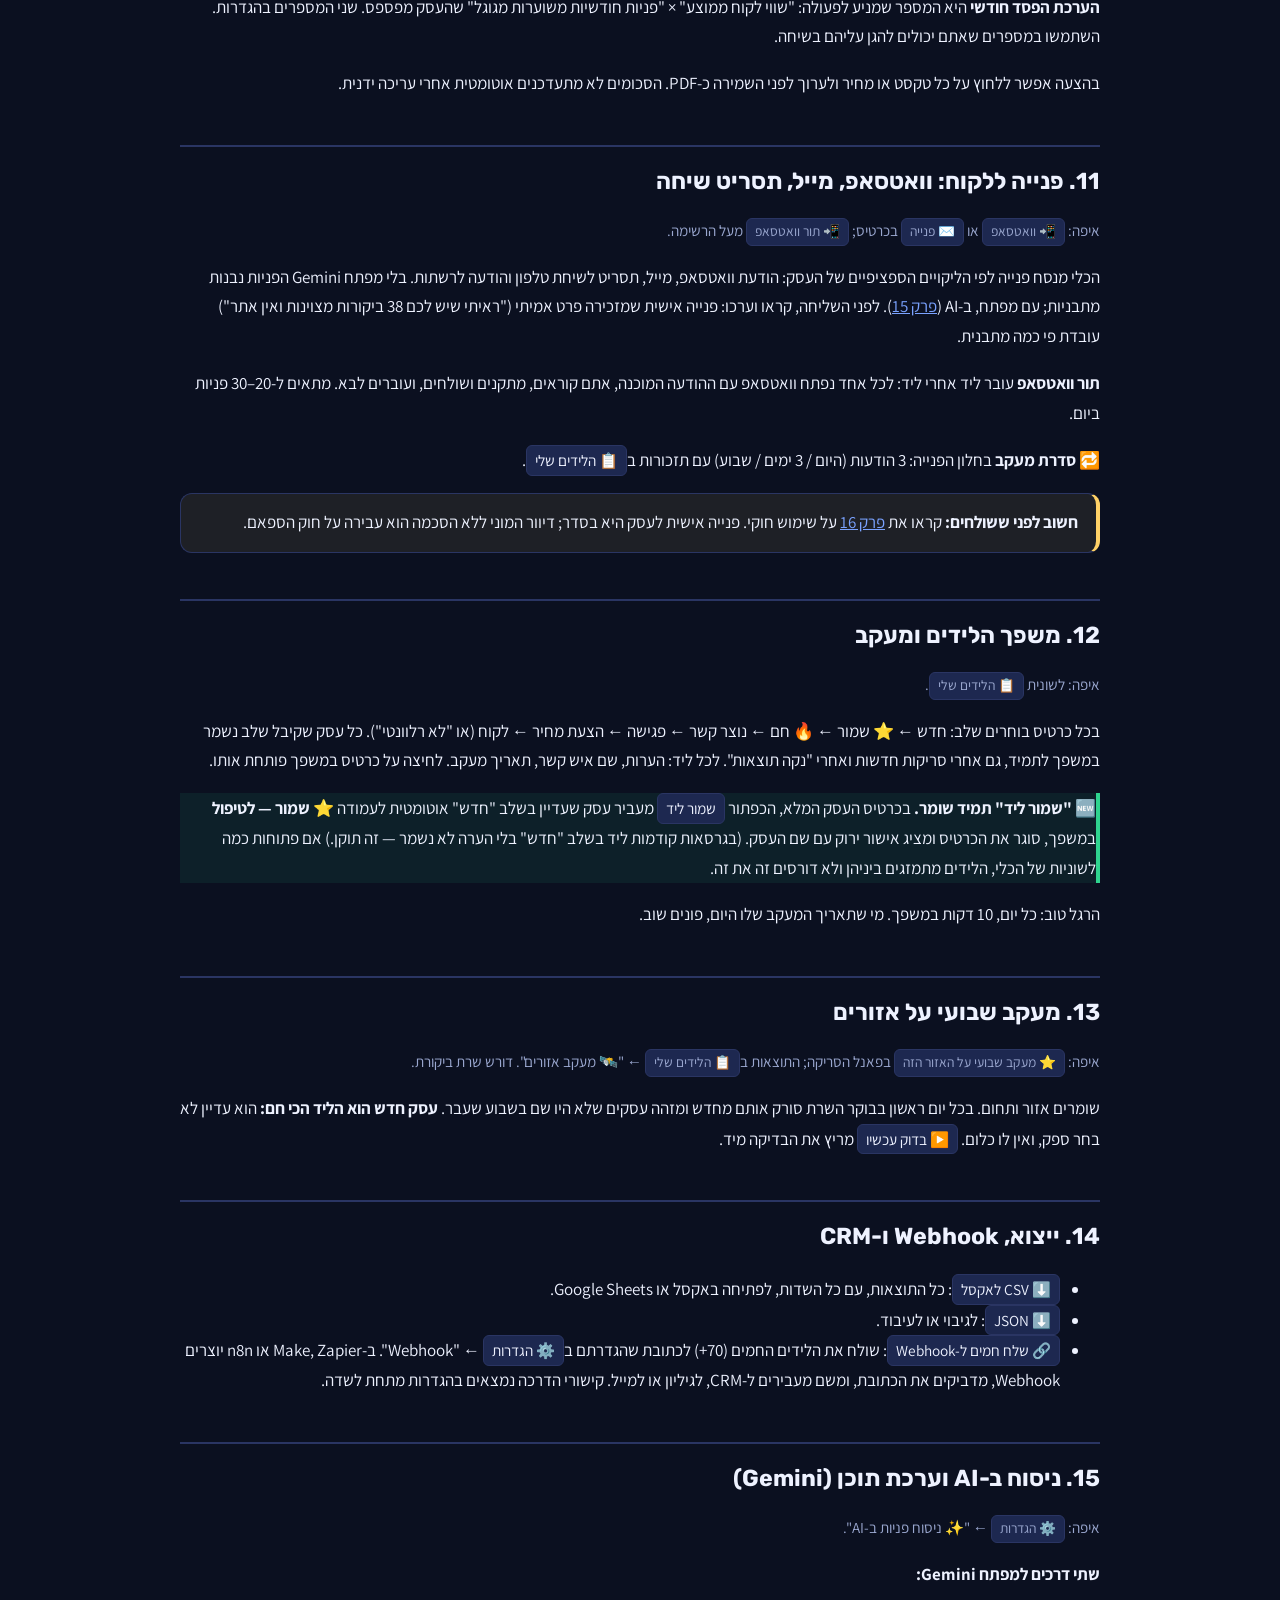
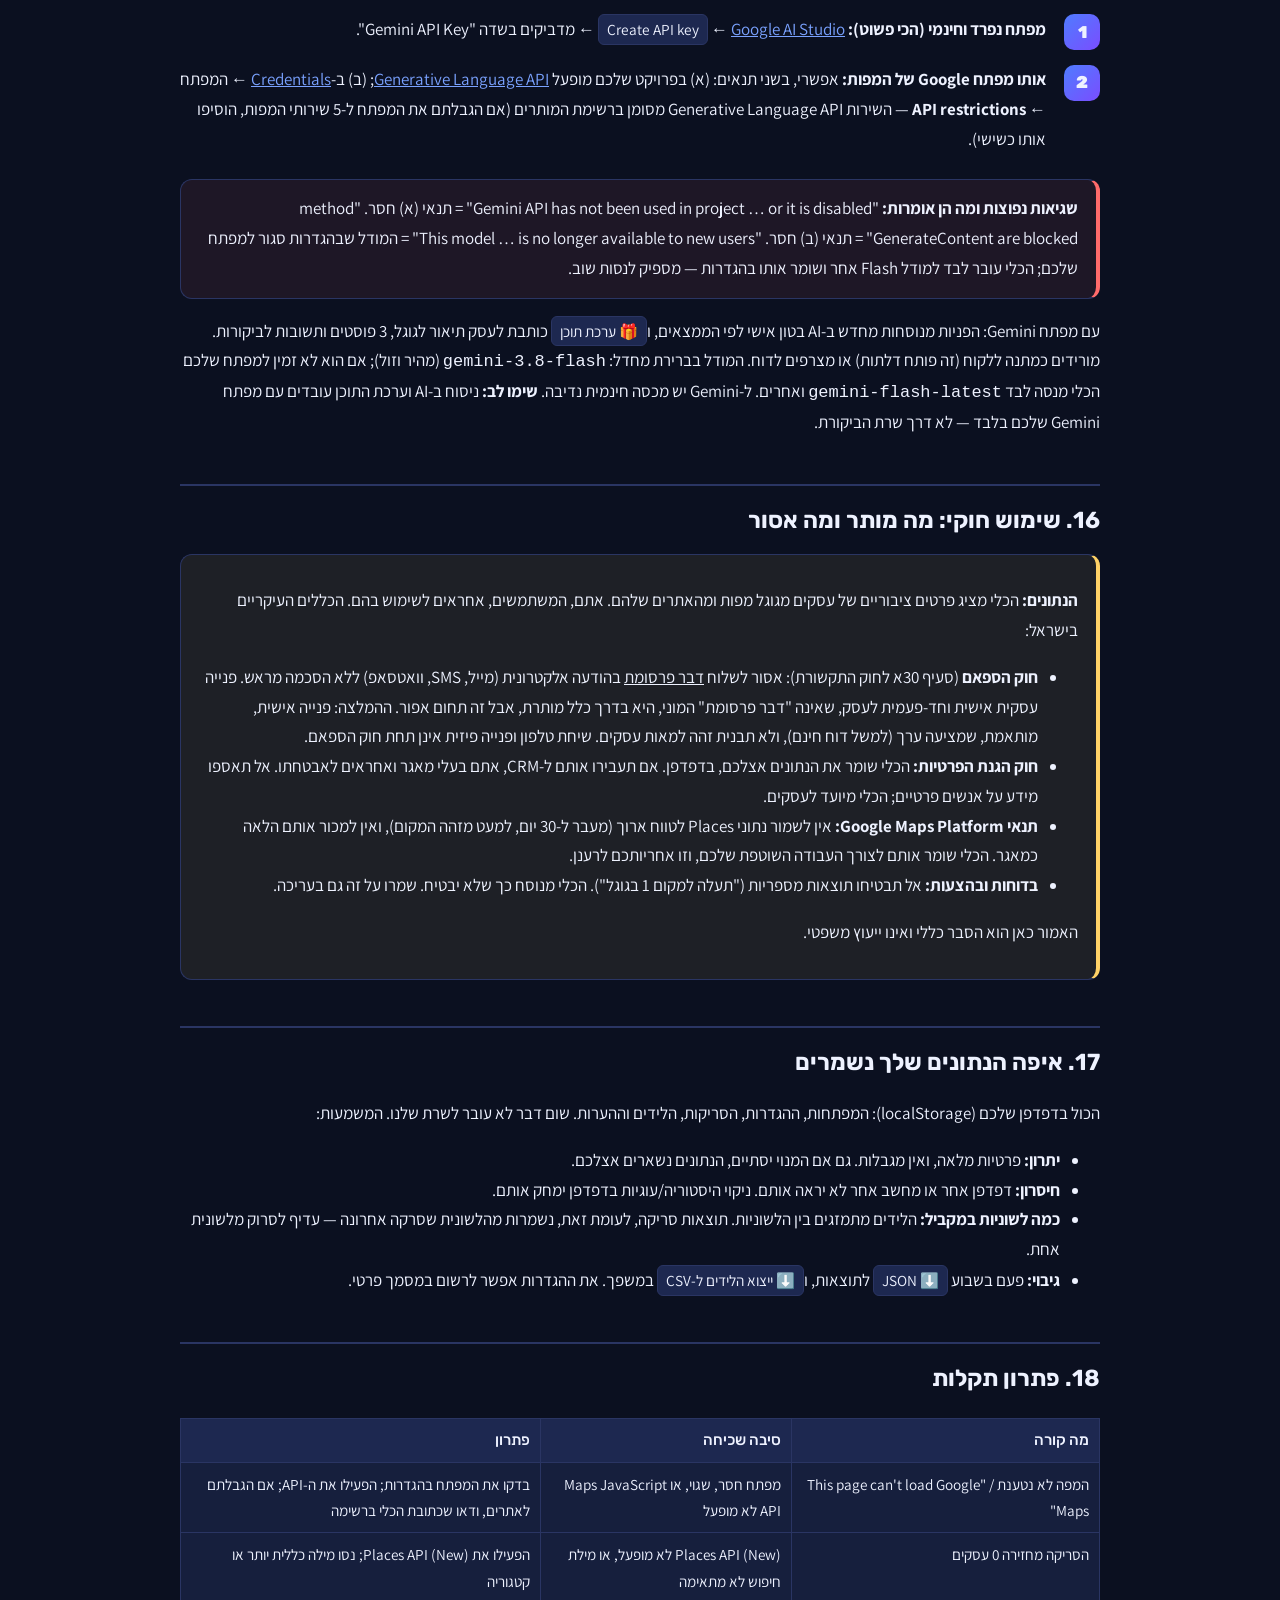
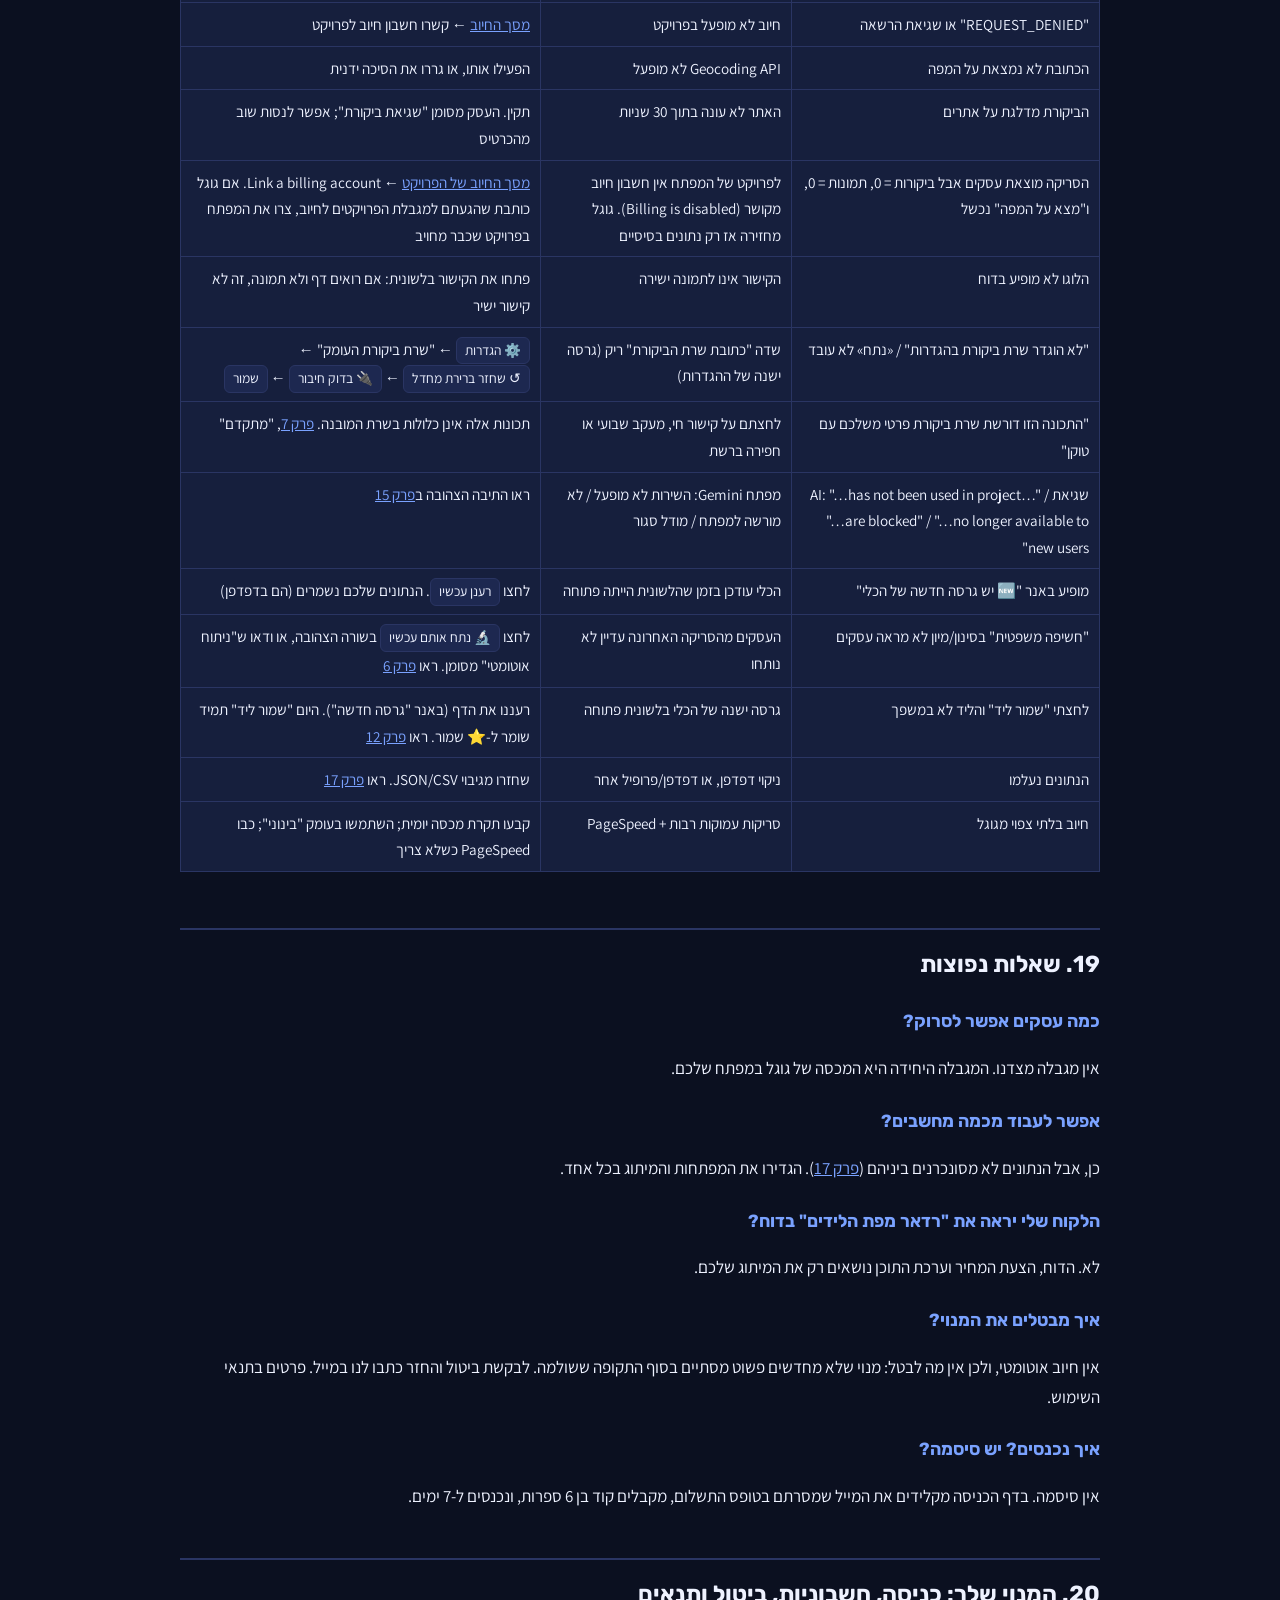
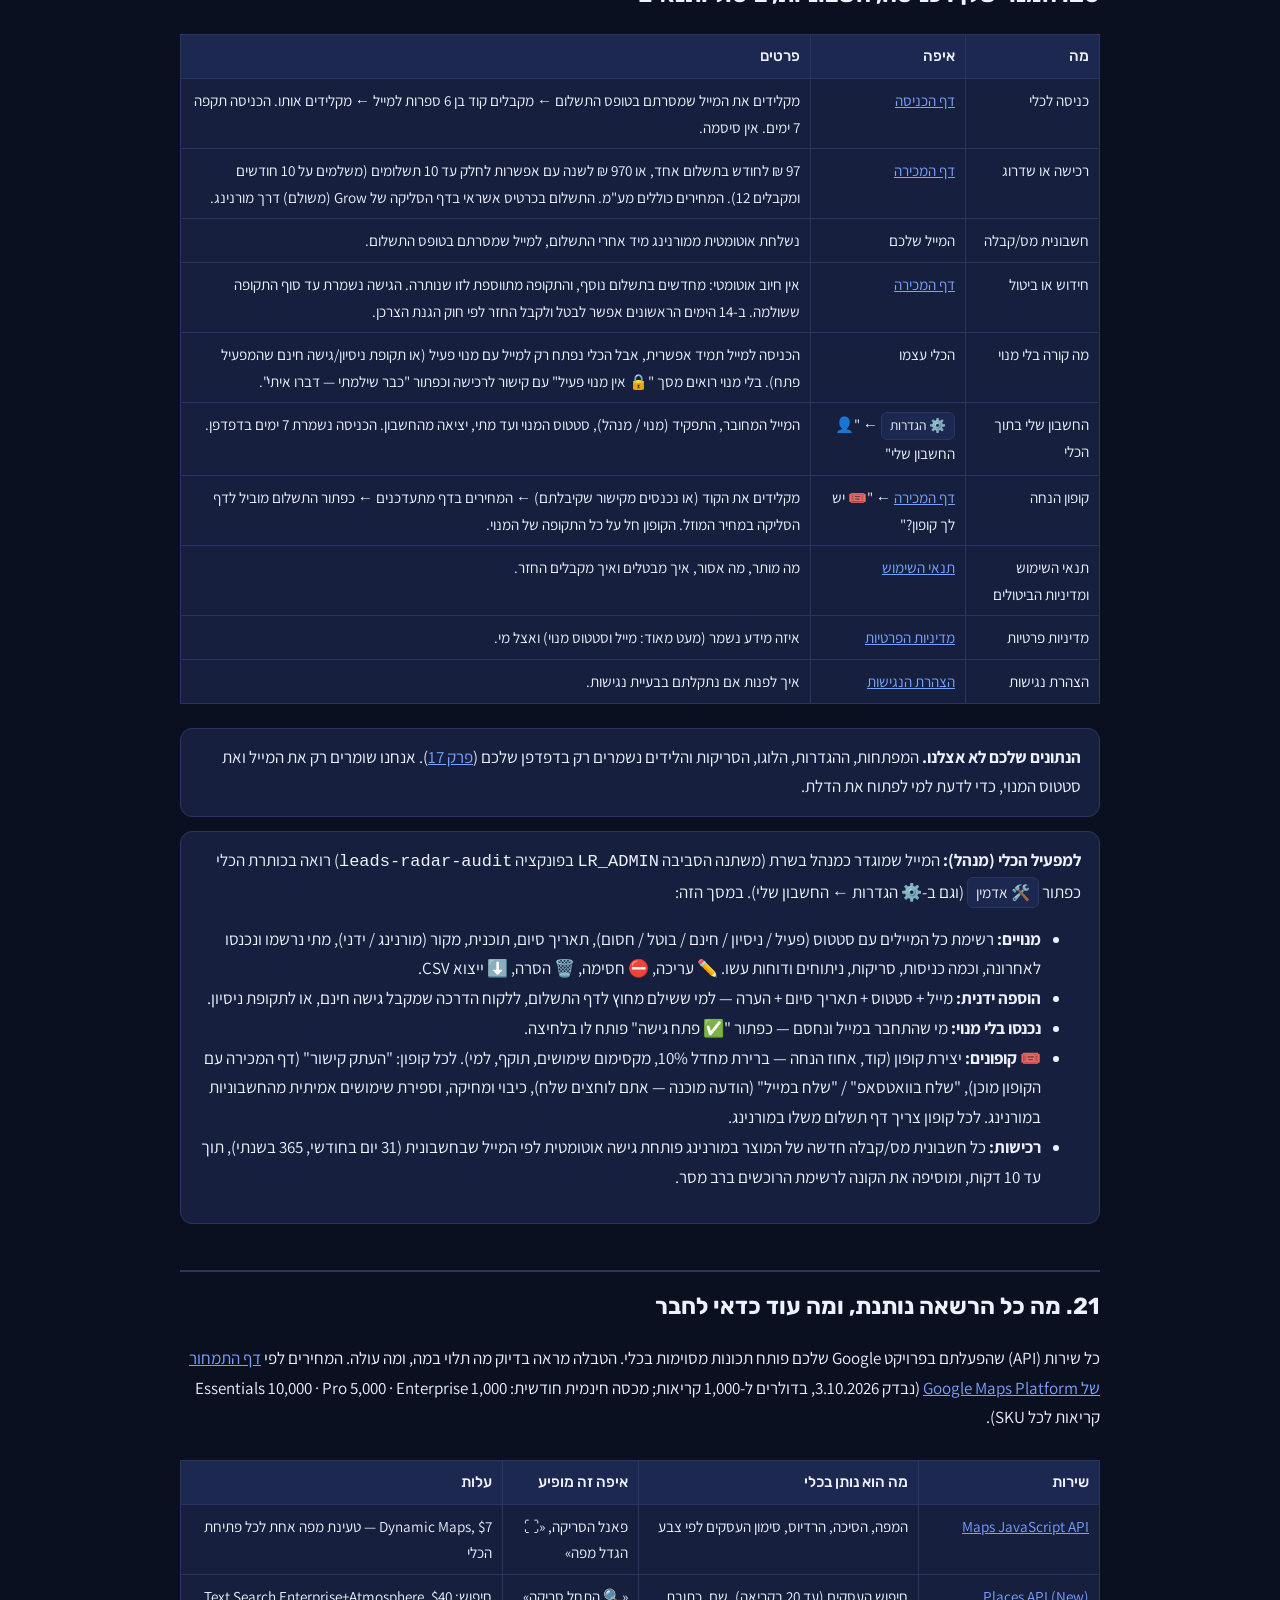
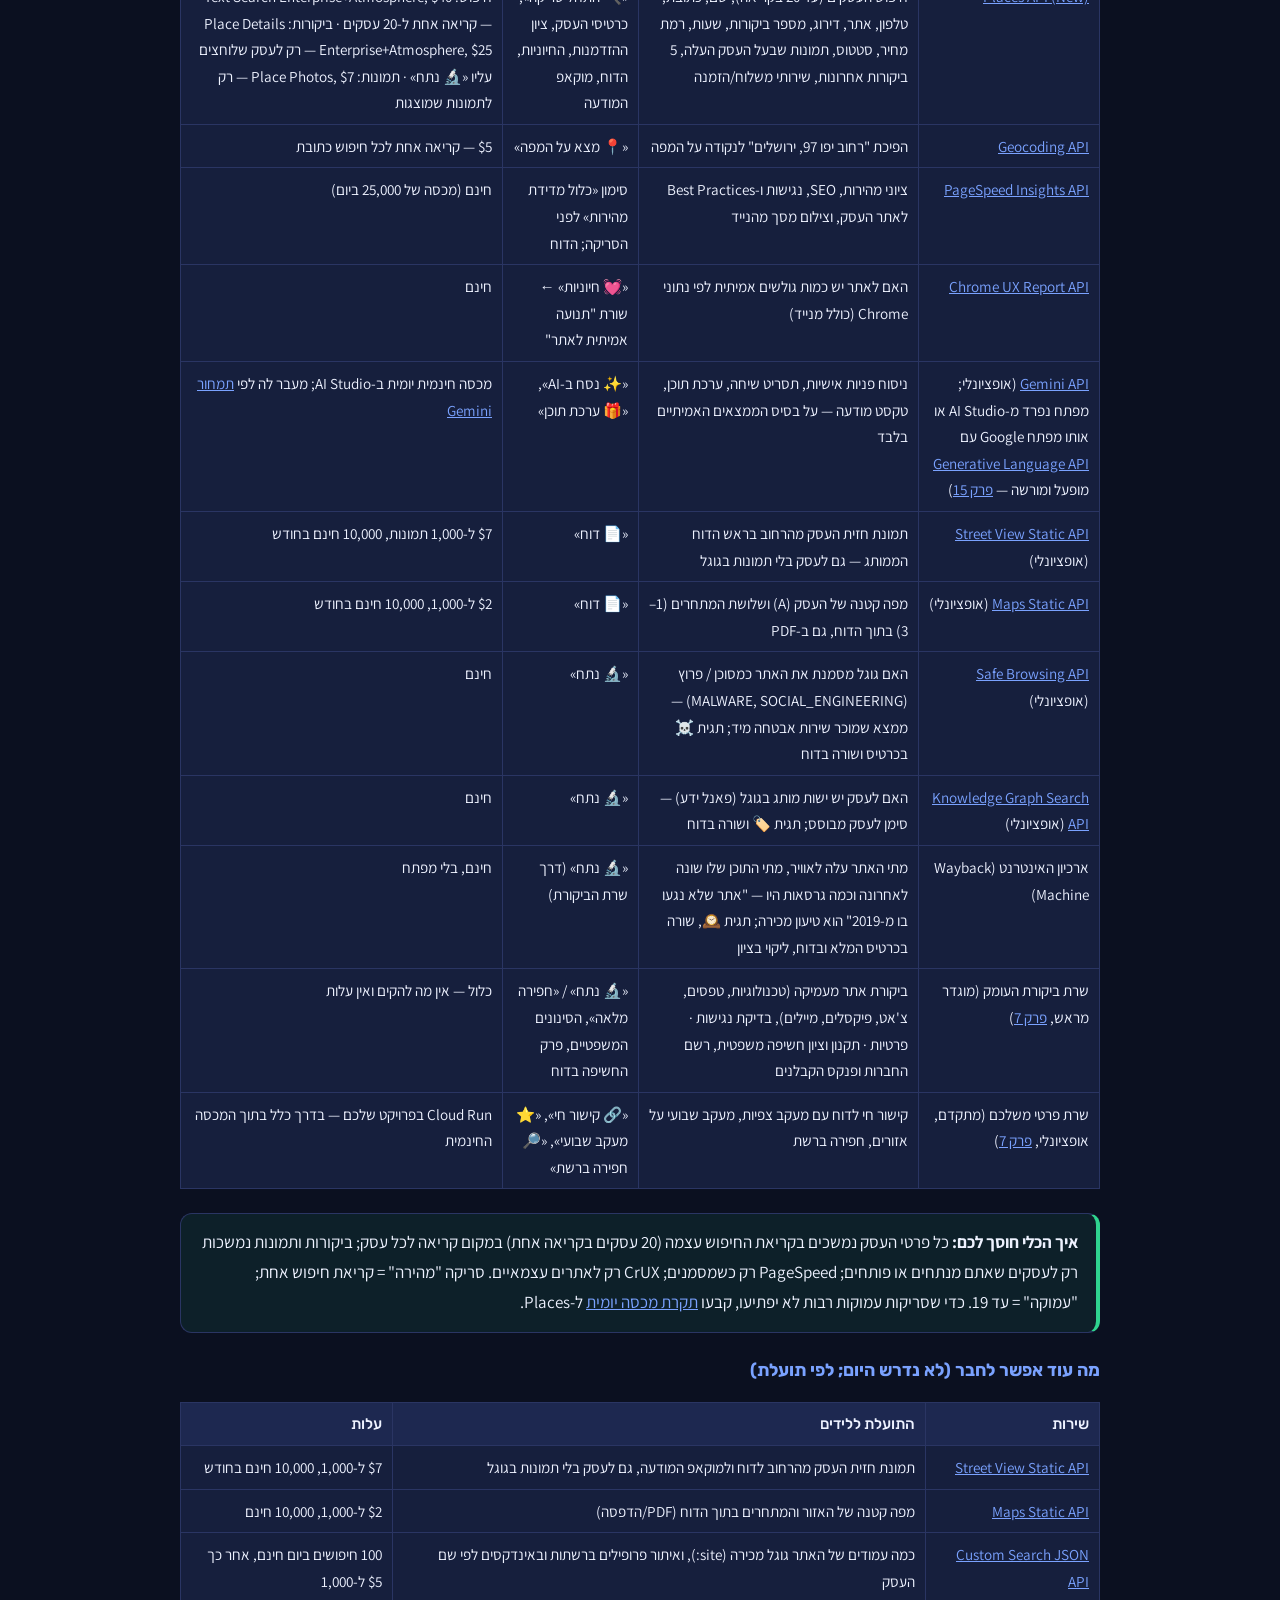
==== commit 0d972f19: "Remove PayPal everywhere: payments only via Grow (Meshulam) through Morning Co-Authored-By: Claude O" ====
--- a/help.html
+++ b/help.html
@@ -362,19 +362,19 @@
 <h3>כמה עסקים אפשר לסרוק?</h3><p>אין מגבלה מצדנו. המגבלה היחידה היא המכסה של גוגל במפתח שלכם.</p>
 <h3>אפשר לעבוד מכמה מחשבים?</h3><p>כן, אבל הנתונים לא מסונכרנים ביניהם (<a href="#data">פרק 17</a>). הגדירו את המפתחות והמיתוג בכל אחד.</p>
 <h3>הלקוח שלי יראה את "רדאר מפת הלידים" בדוח?</h3><p>לא. הדוח, הצעת המחיר וערכת התוכן נושאים רק את המיתוג שלכם.</p>
-<h3>איך מבטלים את המנוי?</h3><p>בחשבון PayPal שלכם, או במייל אלינו. פרטים בתנאי השימוש.</p>
-<h3>איך נכנסים? יש סיסמה?</h3><p>אין סיסמה. בדף הכניסה מקלידים את המייל ששילמתם איתו ב-PayPal, מקבלים קוד בן 6 ספרות, ונכנסים ל-7 ימים.</p>
+<h3>איך מבטלים את המנוי?</h3><p>אין חיוב אוטומטי, ולכן אין מה לבטל: מנוי שלא מחדשים פשוט מסתיים בסוף התקופה ששולמה. לבקשת ביטול והחזר כתבו לנו במייל. פרטים בתנאי השימוש.</p>
+<h3>איך נכנסים? יש סיסמה?</h3><p>אין סיסמה. בדף הכניסה מקלידים את המייל שמסרתם בטופס התשלום, מקבלים קוד בן 6 ספרות, ונכנסים ל-7 ימים.</p>
 
 <h2 id="account">20. המנוי שלך: כניסה, חשבוניות, ביטול ותנאים</h2>
 <div class="scroll"><table>
 <tr><th>מה</th><th>איפה</th><th>פרטים</th></tr>
-<tr><td>כניסה לכלי</td><td><a href="https://shaharprod.github.io/leads-radar/login.html" target="_blank" rel="noopener">דף הכניסה</a></td><td>מקלידים את המייל ששילמתם איתו ב-PayPal ← מקבלים קוד בן 6 ספרות למייל ← מקלידים אותו. הכניסה תקפה 7 ימים. אין סיסמה.</td></tr>
-<tr><td>רכישה או שדרוג</td><td><a href="https://shaharprod.github.io/leads-radar/sales.html#pricing" target="_blank" rel="noopener">דף המכירה</a></td><td>97 ₪ לחודש או 970 ₪ לשנה בתשלום אחד (משלמים על 10 חודשים ומקבלים 12). המחירים כוללים מע"מ. התשלום דרך PayPal, אפשר גם בכרטיס אשראי בלי חשבון PayPal.</td></tr>
-<tr><td>חשבונית מס/קבלה</td><td>המייל שלכם</td><td>נשלחת אוטומטית אחרי כל חיוב, לכתובת המייל של חשבון PayPal.</td></tr>
-<tr><td>החיוב הבא, השהיה או ביטול</td><td><a href="https://www.paypal.com/myaccount/autopay/" target="_blank" rel="noopener">PayPal ← תשלומים אוטומטיים</a></td><td>ביטול חל מהחידוש הבא; הגישה נשמרת עד סוף התקופה ששולמה. ב-14 הימים הראשונים אפשר לבטל ולקבל החזר לפי חוק הגנת הצרכן.</td></tr>
+<tr><td>כניסה לכלי</td><td><a href="https://shaharprod.github.io/leads-radar/login.html" target="_blank" rel="noopener">דף הכניסה</a></td><td>מקלידים את המייל שמסרתם בטופס התשלום ← מקבלים קוד בן 6 ספרות למייל ← מקלידים אותו. הכניסה תקפה 7 ימים. אין סיסמה.</td></tr>
+<tr><td>רכישה או שדרוג</td><td><a href="https://shaharprod.github.io/leads-radar/sales.html#pricing" target="_blank" rel="noopener">דף המכירה</a></td><td>97 ₪ לחודש בתשלום אחד, או 970 ₪ לשנה עם אפשרות לחלק עד 10 תשלומים (משלמים על 10 חודשים ומקבלים 12). המחירים כוללים מע"מ. התשלום בכרטיס אשראי בדף הסליקה של Grow (משולם) דרך מורנינג.</td></tr>
+<tr><td>חשבונית מס/קבלה</td><td>המייל שלכם</td><td>נשלחת אוטומטית ממורנינג מיד אחרי התשלום, למייל שמסרתם בטופס התשלום.</td></tr>
+<tr><td>חידוש או ביטול</td><td><a href="https://shaharprod.github.io/leads-radar/sales.html#pricing" target="_blank" rel="noopener">דף המכירה</a></td><td>אין חיוב אוטומטי: מחדשים בתשלום נוסף, והתקופה מתווספת לזו שנותרה. הגישה נשמרת עד סוף התקופה ששולמה. ב-14 הימים הראשונים אפשר לבטל ולקבל החזר לפי חוק הגנת הצרכן.</td></tr>
 <tr><td>מה קורה בלי מנוי</td><td>הכלי עצמו</td><td>הכניסה למייל תמיד אפשרית, אבל הכלי נפתח רק למייל עם מנוי פעיל (או תקופת ניסיון/גישה חינם שהמפעיל פתח). בלי מנוי רואים מסך "🔒 אין מנוי פעיל" עם קישור לרכישה וכפתור "כבר שילמתי — דברו איתי".</td></tr>
 <tr><td>החשבון שלי בתוך הכלי</td><td><span class="btn">⚙️ הגדרות</span> ← "👤 החשבון שלי"</td><td>המייל המחובר, התפקיד (מנוי / מנהל), סטטוס המנוי ועד מתי, יציאה מהחשבון. הכניסה נשמרת 7 ימים בדפדפן.</td></tr>
-<tr><td>קופון הנחה</td><td><a href="https://shaharprod.github.io/leads-radar/sales.html" target="_blank" rel="noopener">דף המכירה</a> ← "🎟️ יש לך קופון?"</td><td>מקלידים את הקוד (או נכנסים מקישור שקיבלתם) ← המחירים בדף מתעדכנים ← כפתור PayPal מחייב את המחיר המוזל. הקופון חל על כל התקופה של המנוי.</td></tr>
+<tr><td>קופון הנחה</td><td><a href="https://shaharprod.github.io/leads-radar/sales.html" target="_blank" rel="noopener">דף המכירה</a> ← "🎟️ יש לך קופון?"</td><td>מקלידים את הקוד (או נכנסים מקישור שקיבלתם) ← המחירים בדף מתעדכנים ← כפתור התשלום מוביל לדף הסליקה במחיר המוזל. הקופון חל על כל התקופה של המנוי.</td></tr>
 <tr><td>תנאי השימוש ומדיניות הביטולים</td><td><a href="https://shaharprod.github.io/leads-radar/legal/terms.html" target="_blank" rel="noopener">תנאי השימוש</a></td><td>מה מותר, מה אסור, איך מבטלים ואיך מקבלים החזר.</td></tr>
 <tr><td>מדיניות פרטיות</td><td><a href="https://shaharprod.github.io/leads-radar/legal/privacy.html" target="_blank" rel="noopener">מדיניות הפרטיות</a></td><td>איזה מידע נשמר (מעט מאוד: מייל וסטטוס מנוי) ואצל מי.</td></tr>
 <tr><td>הצהרת נגישות</td><td><a href="https://shaharprod.github.io/leads-radar/legal/accessibility.html" target="_blank" rel="noopener">הצהרת הנגישות</a></td><td>איך לפנות אם נתקלתם בבעיית נגישות.</td></tr>
@@ -383,11 +383,11 @@
 
 <div class="box"><b>למפעיל הכלי (מנהל):</b> המייל שמוגדר כמנהל בשרת (משתנה הסביבה <code>LR_ADMIN</code> בפונקציה <code>leads-radar-audit</code>) רואה בכותרת הכלי כפתור <span class="btn">🛠️ אדמין</span> (וגם ב-⚙️ הגדרות ← החשבון שלי). במסך הזה:
 <ul>
-<li><b>מנויים:</b> רשימת כל המיילים עם סטטוס (פעיל / ניסיון / חינם / בוטל / חסום), תאריך סיום, תוכנית, מקור (PayPal / ידני), מתי נרשמו ונכנסו לאחרונה, וכמה כניסות, סריקות, ניתוחים ודוחות עשו. ✏️ עריכה, ⛔ חסימה, 🗑️ הסרה, ⬇️ ייצוא CSV.</li>
-<li><b>הוספה ידנית:</b> מייל + סטטוס + תאריך סיום + הערה — למי ששילם מחוץ ל-PayPal, ללקוח הדרכה שמקבל גישה חינם, או לתקופת ניסיון.</li>
+<li><b>מנויים:</b> רשימת כל המיילים עם סטטוס (פעיל / ניסיון / חינם / בוטל / חסום), תאריך סיום, תוכנית, מקור (מורנינג / ידני), מתי נרשמו ונכנסו לאחרונה, וכמה כניסות, סריקות, ניתוחים ודוחות עשו. ✏️ עריכה, ⛔ חסימה, 🗑️ הסרה, ⬇️ ייצוא CSV.</li>
+<li><b>הוספה ידנית:</b> מייל + סטטוס + תאריך סיום + הערה — למי ששילם מחוץ לדף התשלום, ללקוח הדרכה שמקבל גישה חינם, או לתקופת ניסיון.</li>
 <li><b>נכנסו בלי מנוי:</b> מי שהתחבר במייל ונחסם — כפתור "✅ פתח גישה" פותח לו בלחיצה.</li>
-<li><b>🎟️ קופונים:</b> יצירת קופון (קוד, אחוז הנחה — ברירת מחדל 10%, מקסימום שימושים, תוקף, למי). לכל קופון: "העתק קישור" (דף המכירה עם הקופון מוכן), "שלח בוואטסאפ" / "שלח במייל" (הודעה מוכנה — אתם לוחצים שלח), כיבוי ומחיקה, וספירת שימושים אמיתית מ-PayPal.</li>
-<li><b>אירועי PayPal:</b> הרכישות, החידושים והביטולים האחרונים. המנויים נפתחים ונסגרים אוטומטית: תשלום ← פתיחה, ביטול ← סגירה בסוף התקופה ששולמה.</li>
+<li><b>🎟️ קופונים:</b> יצירת קופון (קוד, אחוז הנחה — ברירת מחדל 10%, מקסימום שימושים, תוקף, למי). לכל קופון: "העתק קישור" (דף המכירה עם הקופון מוכן), "שלח בוואטסאפ" / "שלח במייל" (הודעה מוכנה — אתם לוחצים שלח), כיבוי ומחיקה, וספירת שימושים אמיתית מהחשבוניות במורנינג. לכל קופון צריך דף תשלום משלו במורנינג.</li>
+<li><b>רכישות:</b> כל חשבונית מס/קבלה חדשה של המוצר במורנינג פותחת גישה אוטומטית לפי המייל שבחשבונית (31 יום בחודשי, 365 בשנתי), תוך עד 10 דקות, ומוסיפה את הקונה לרשימת הרוכשים ברב מסר.</li>
 </ul></div>
 
 <h2 id="apis">21. מה כל הרשאה נותנת, ומה עוד כדאי לחבר</h2>
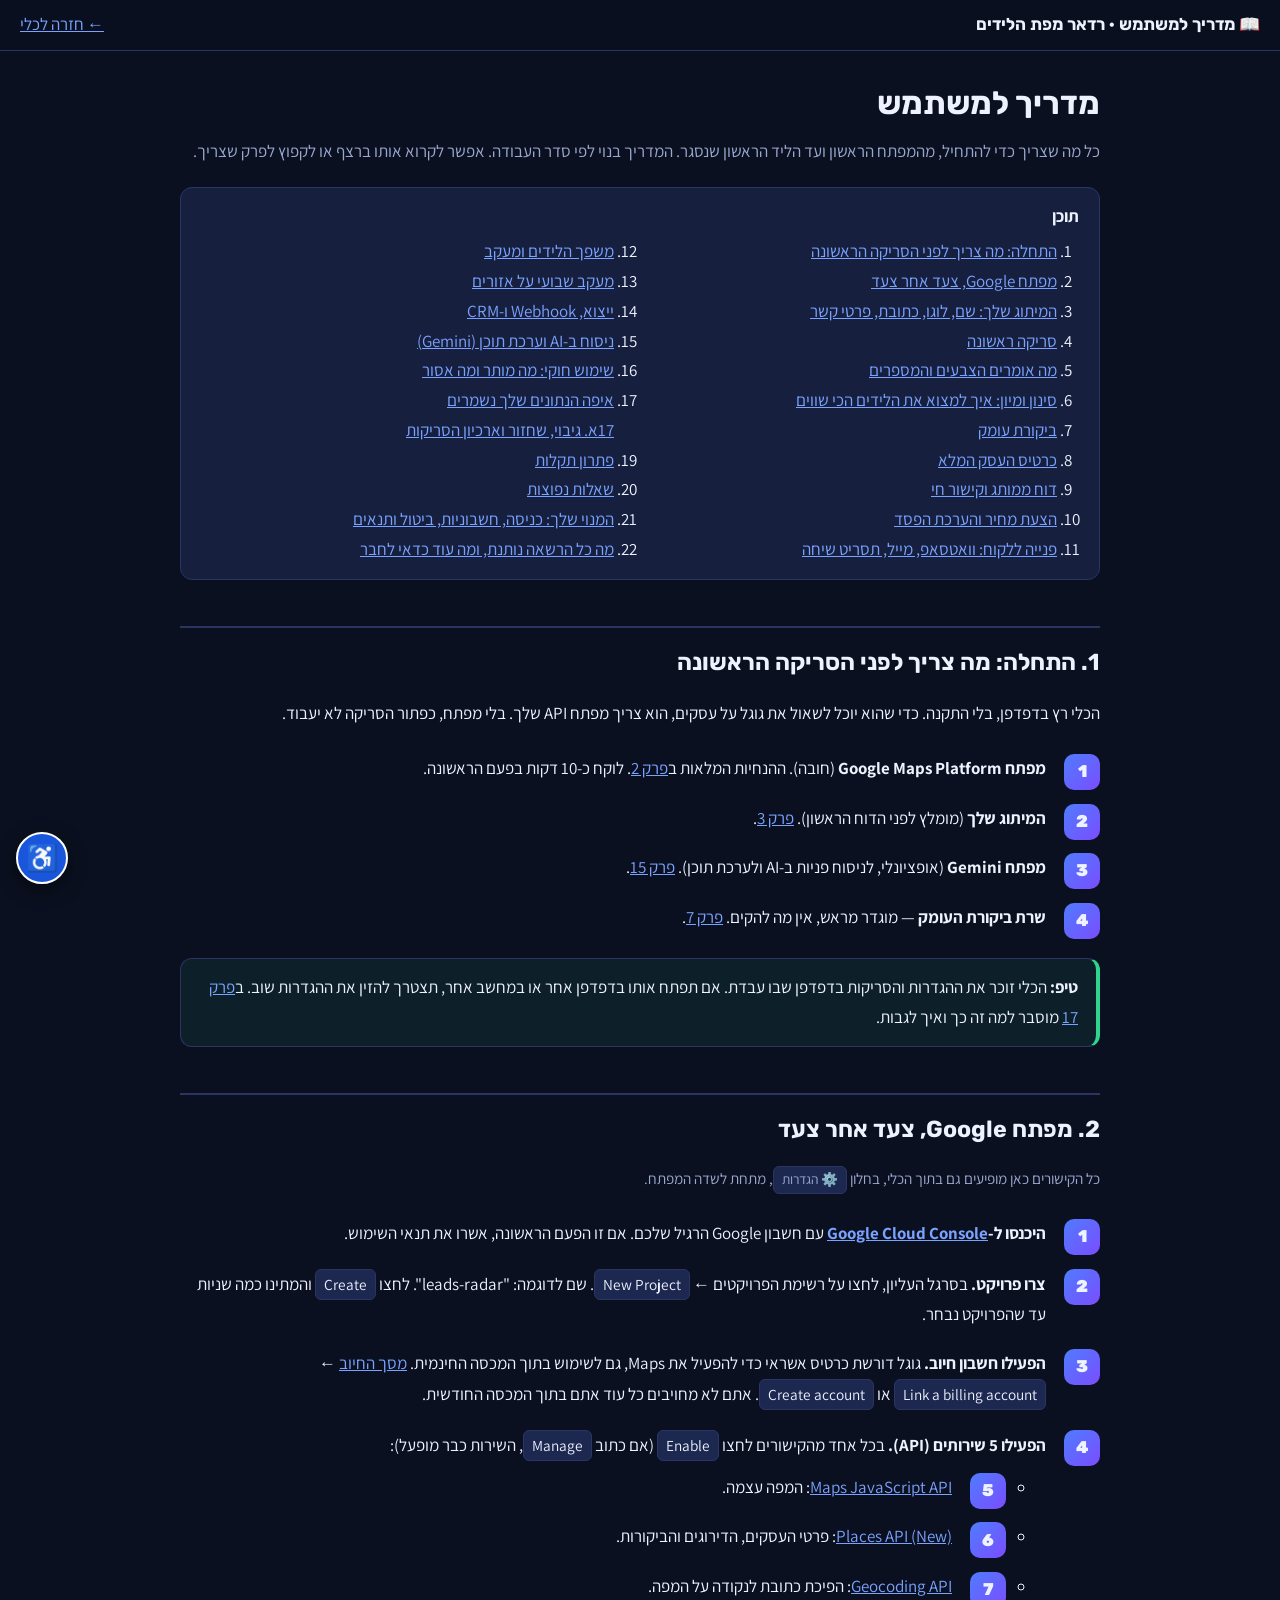
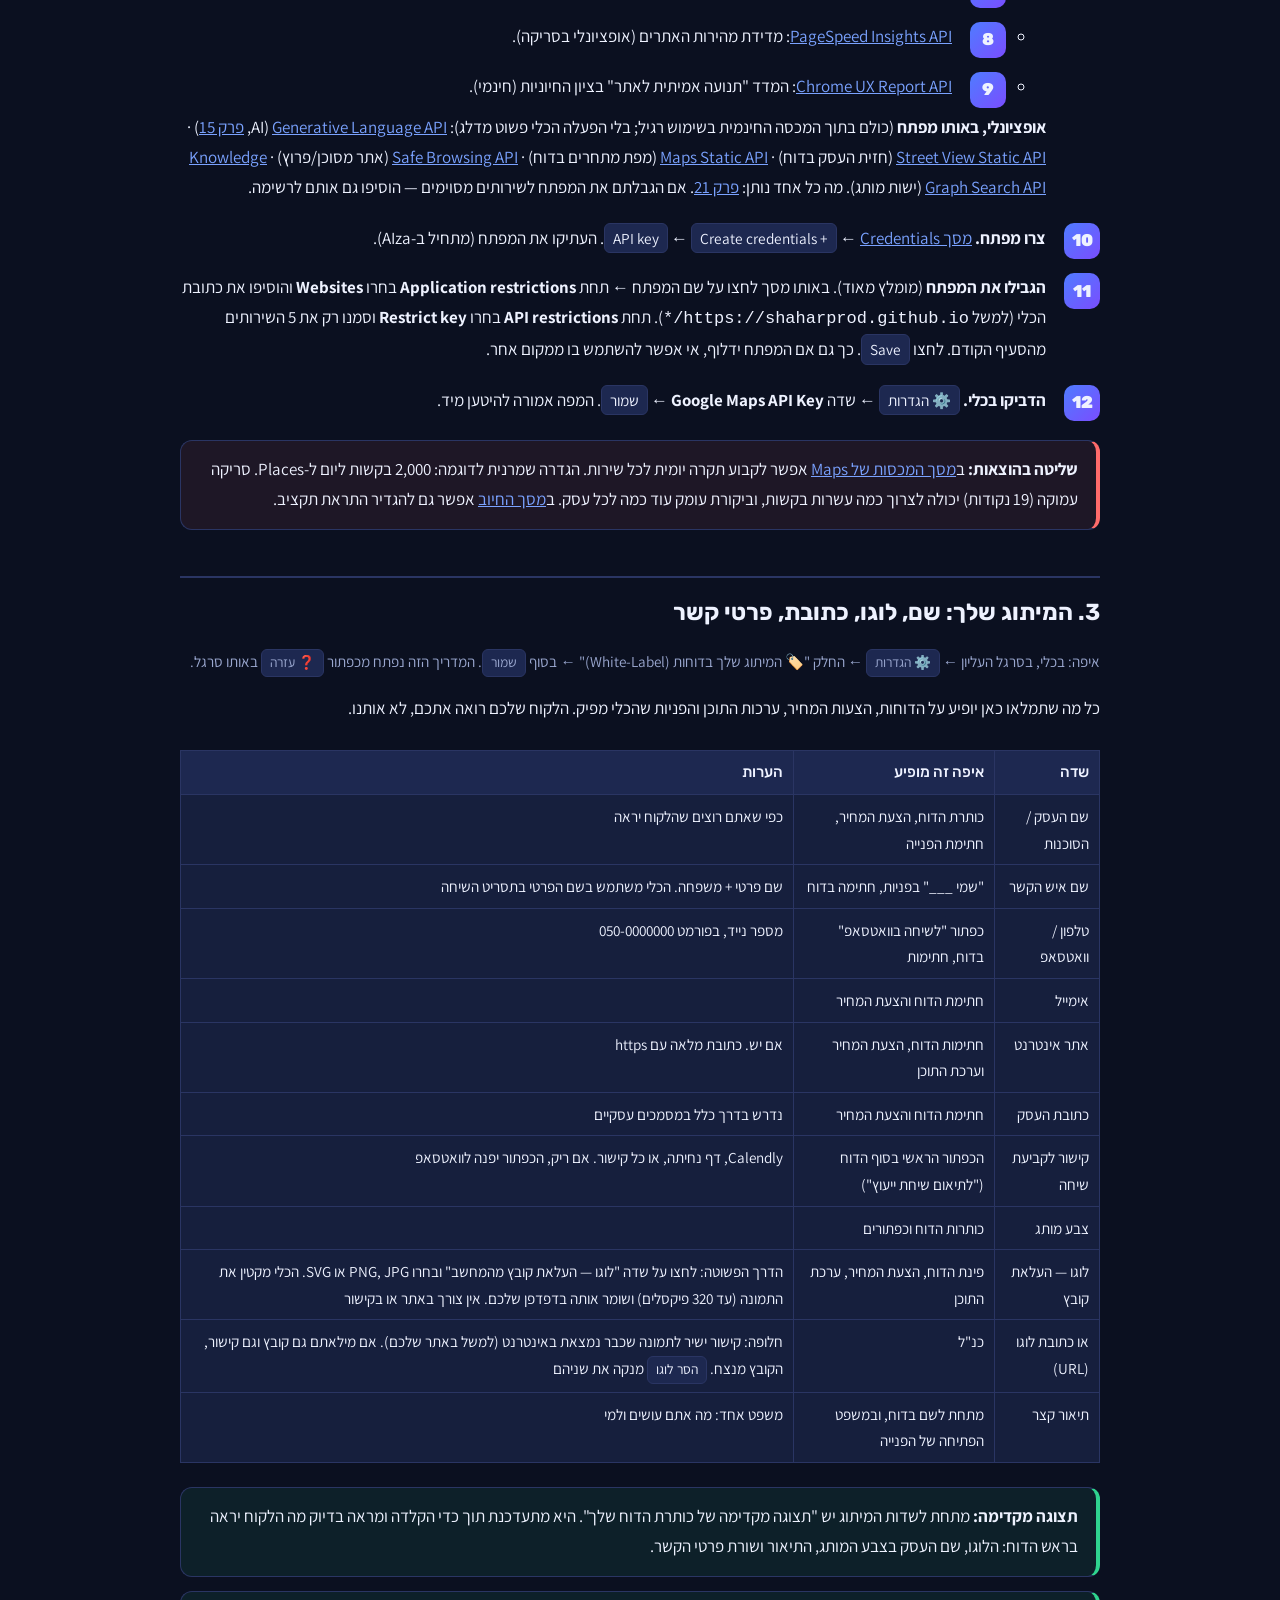
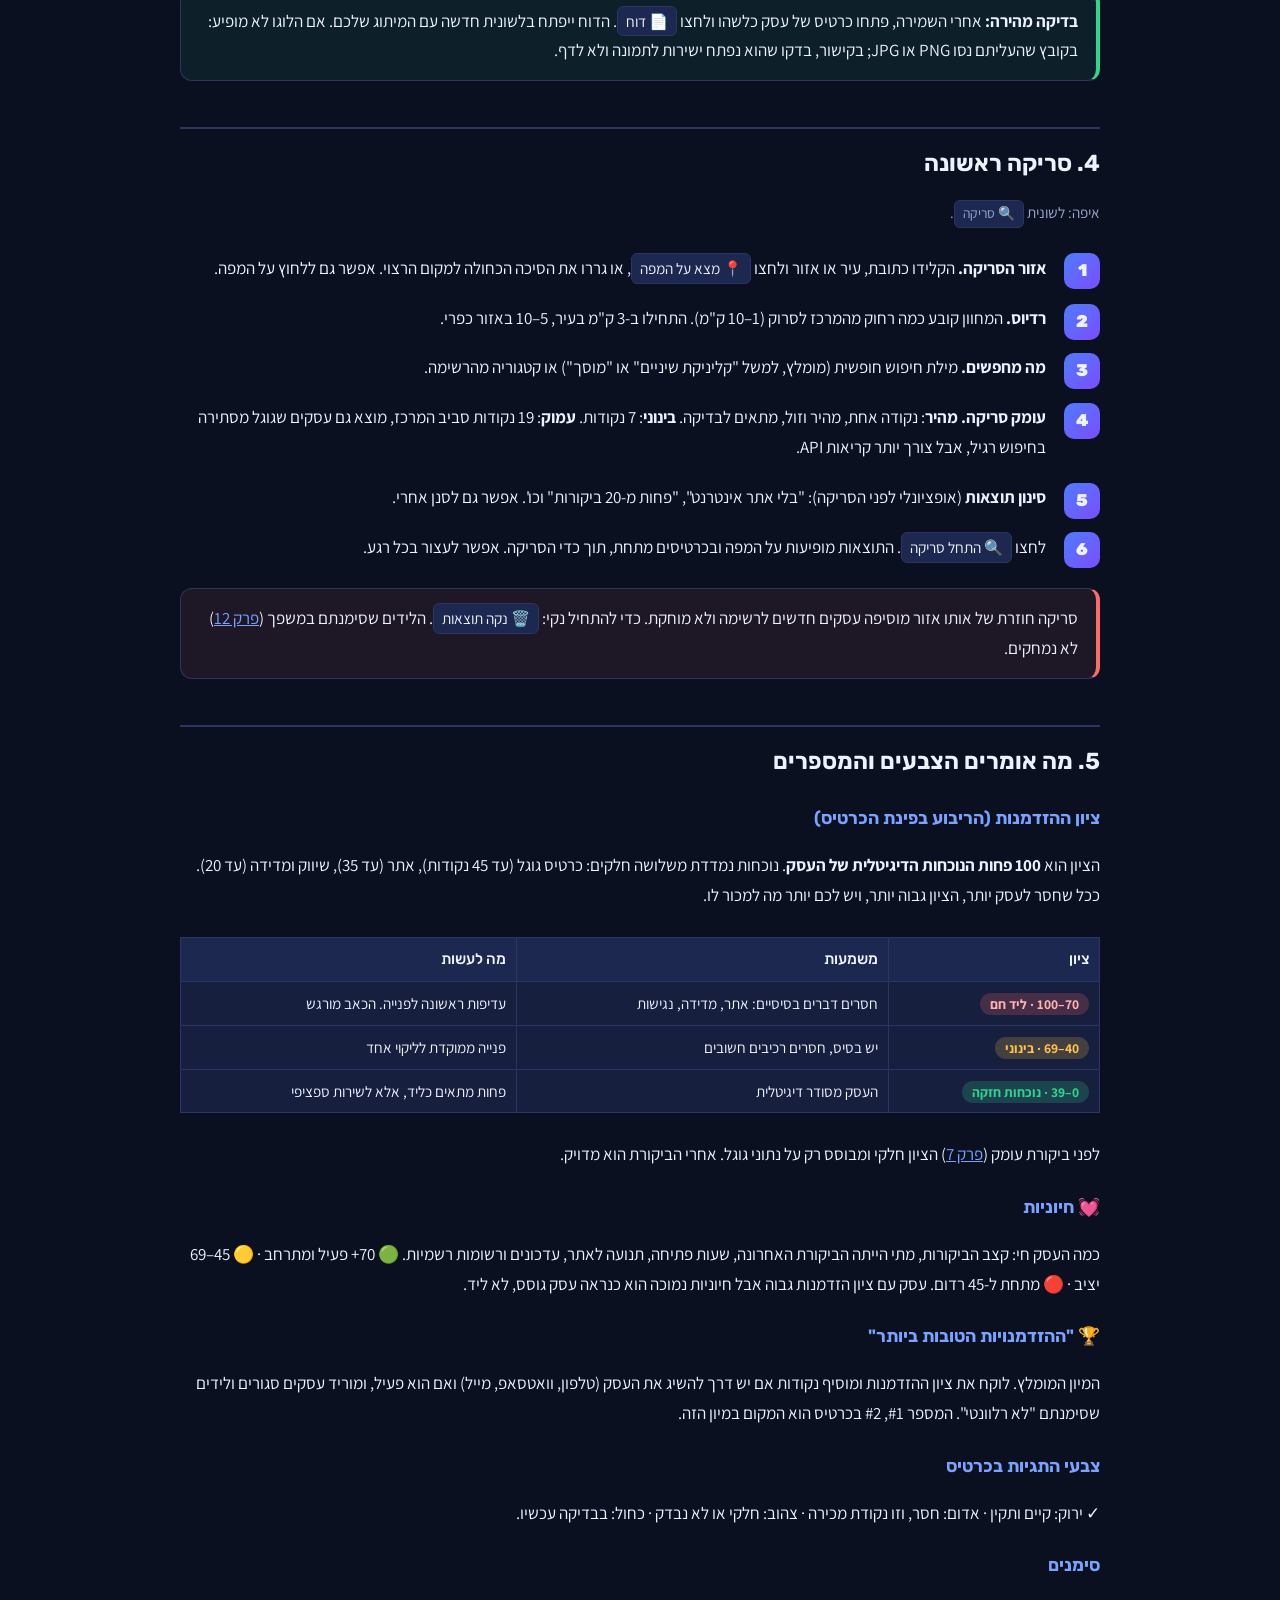
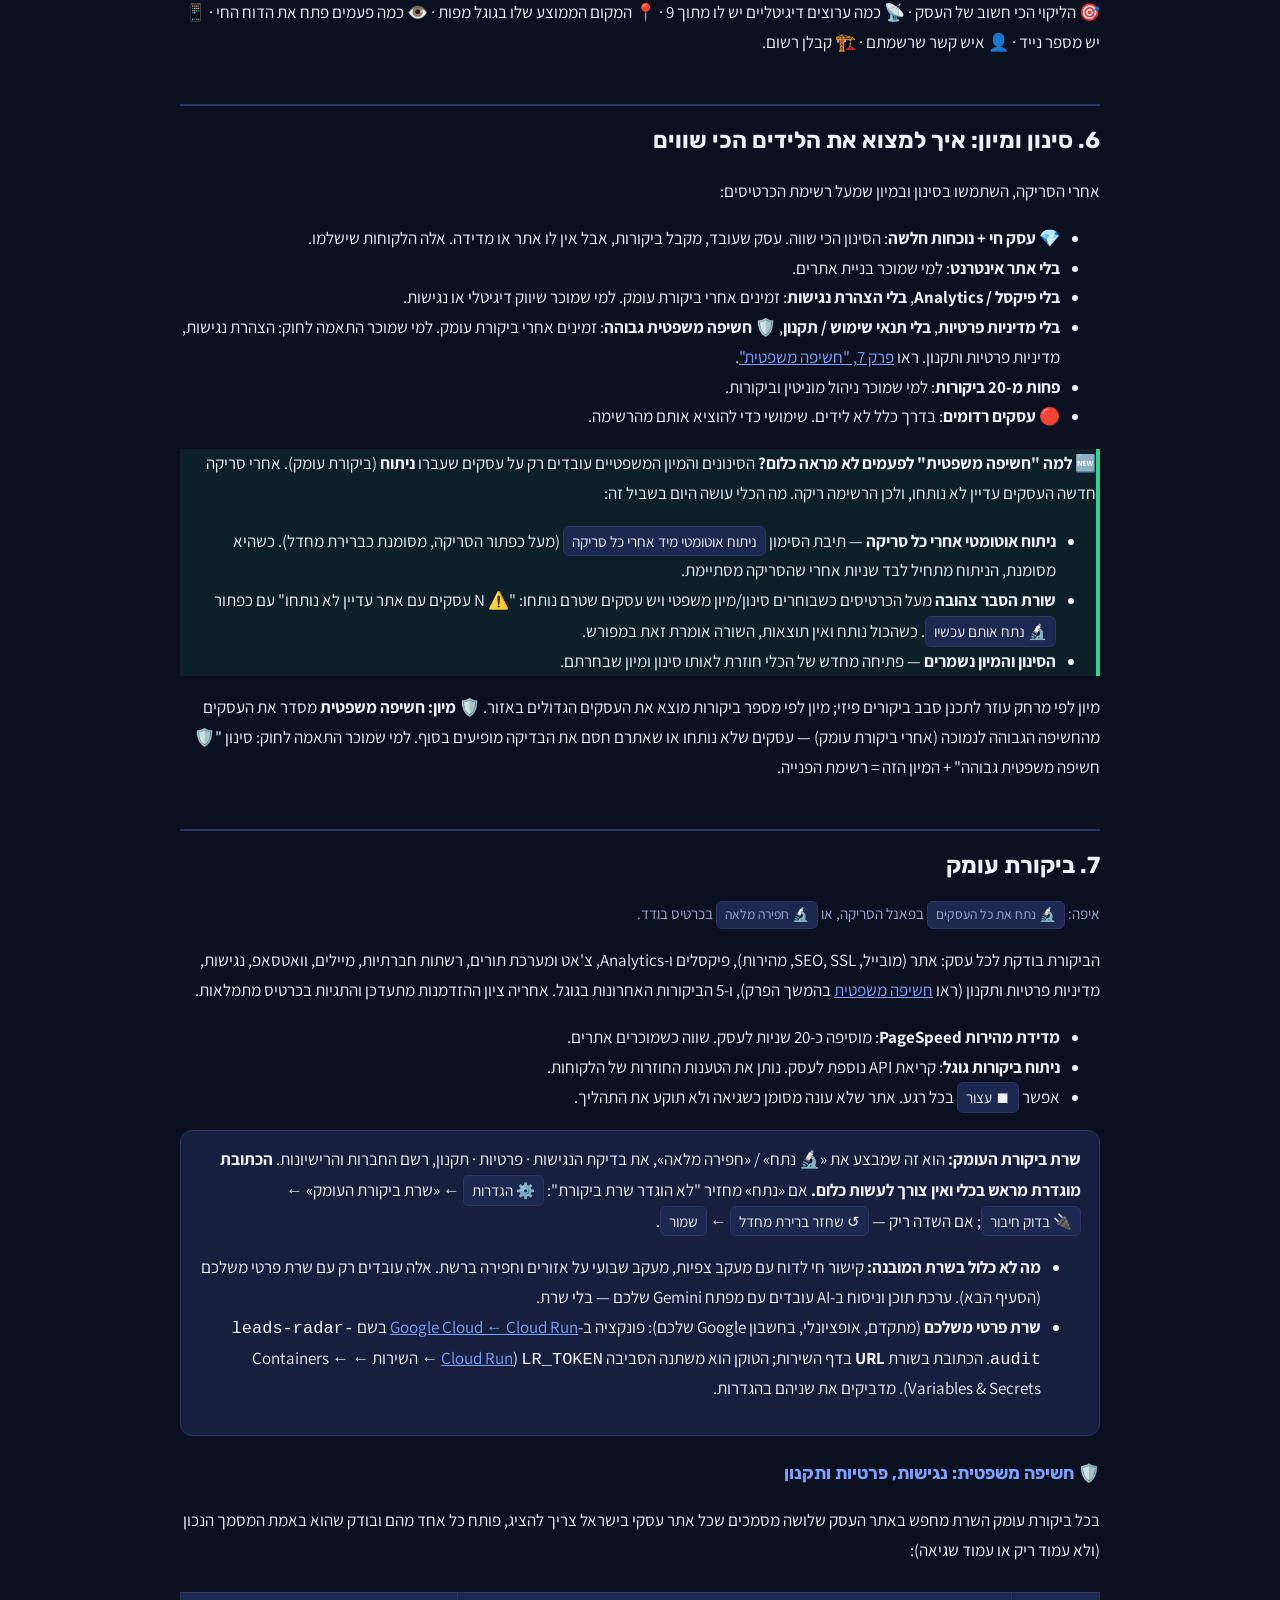
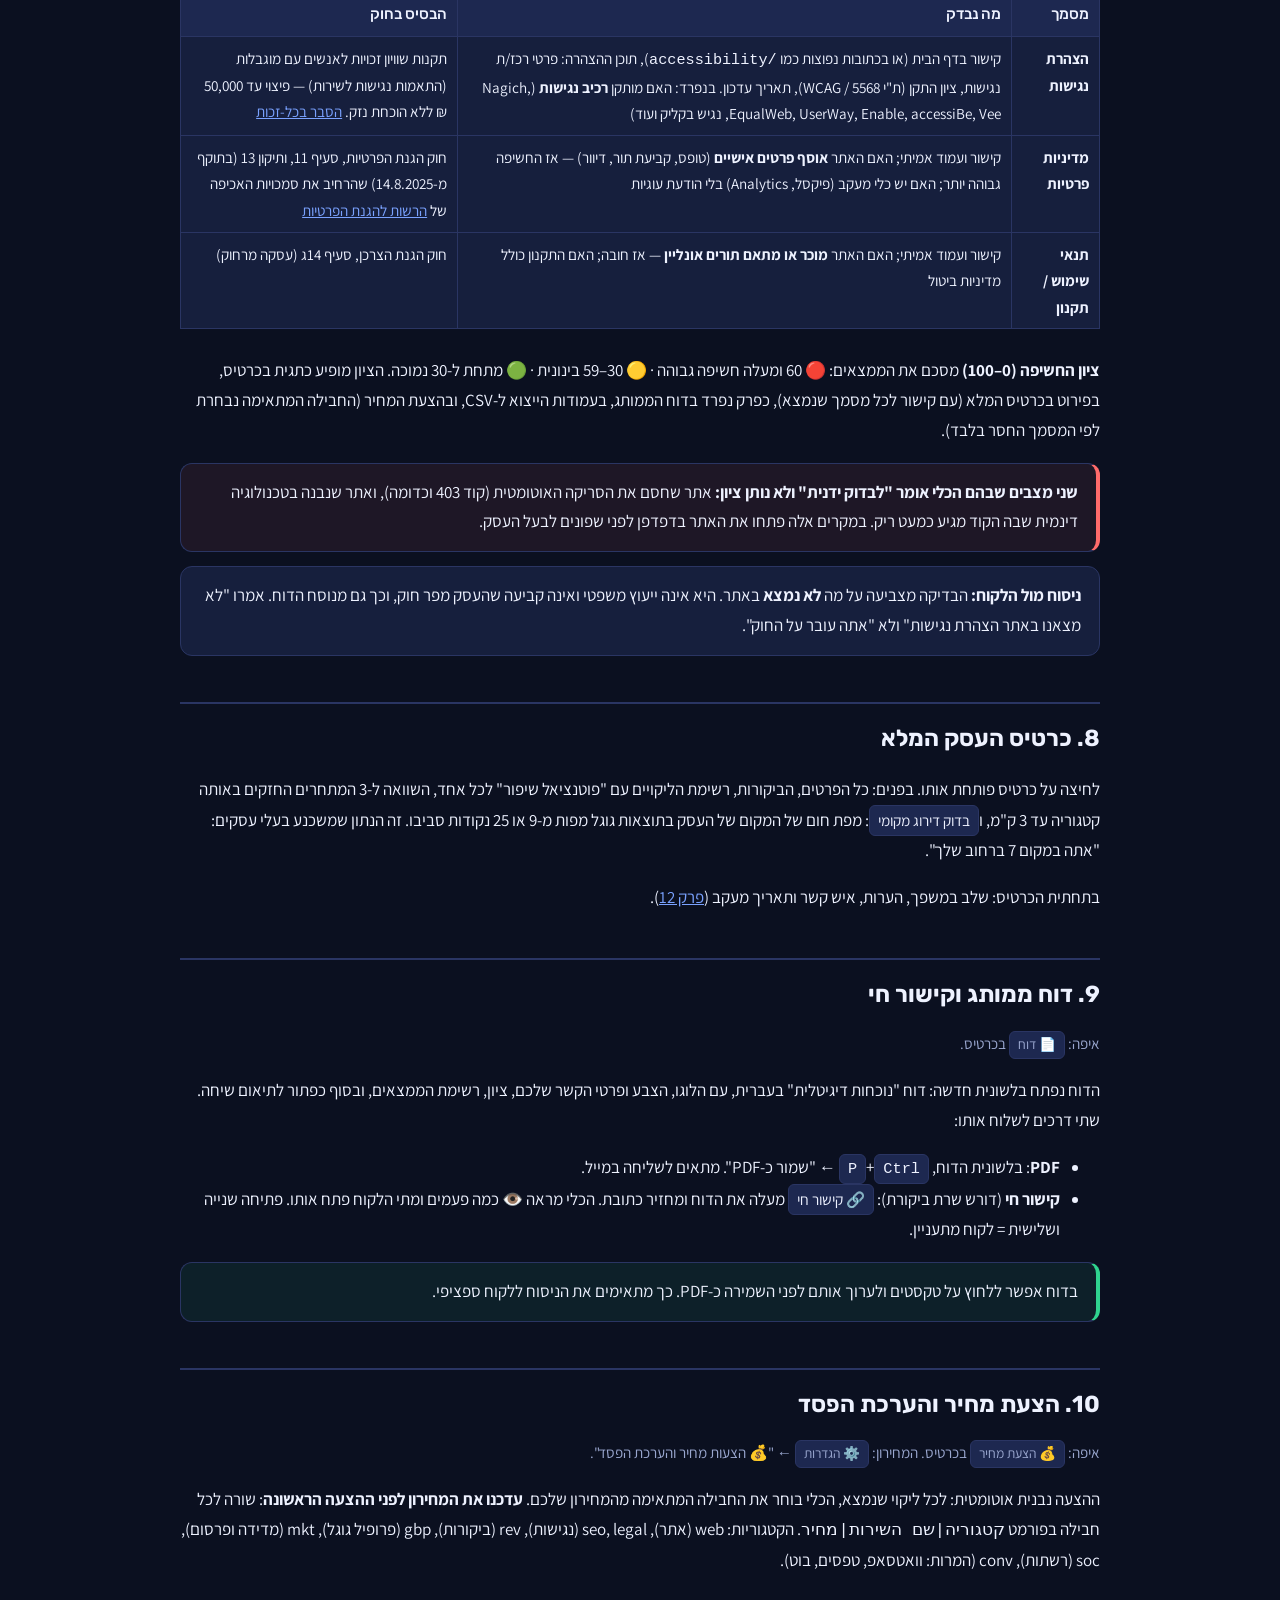
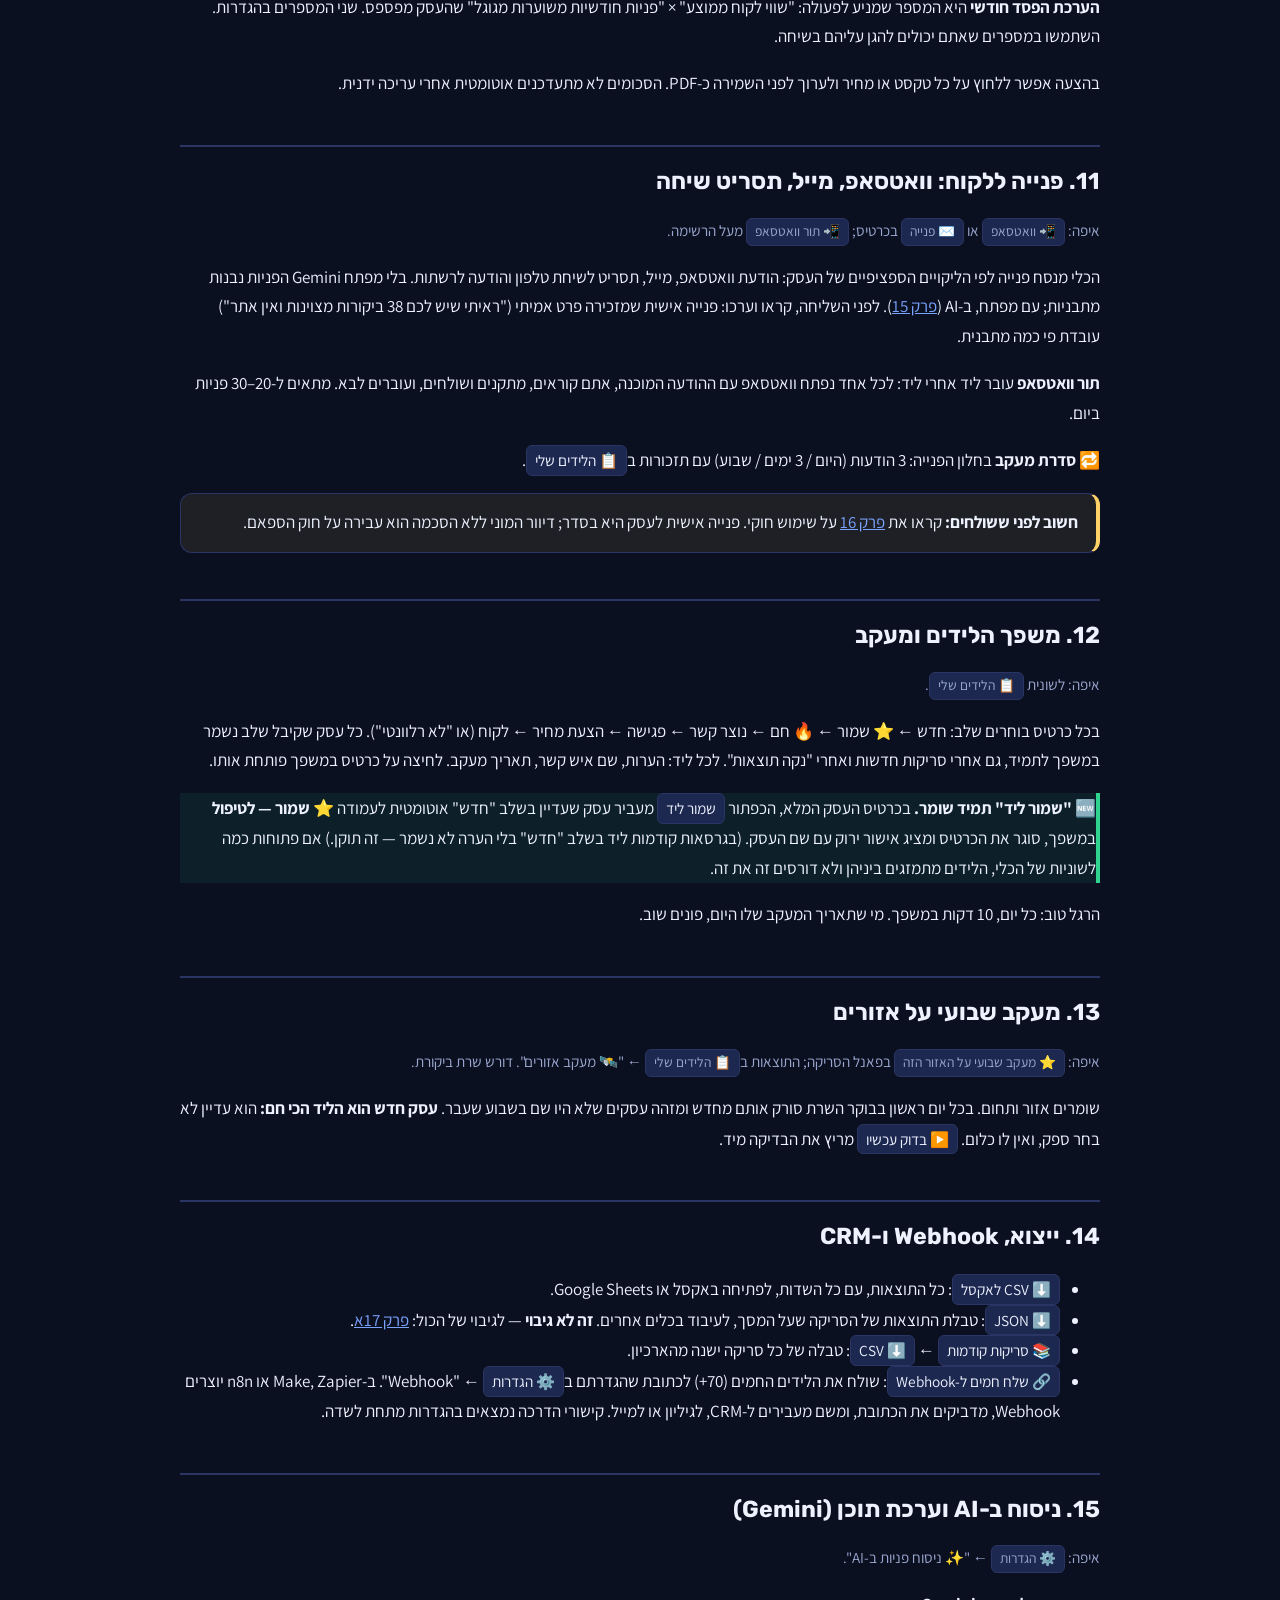
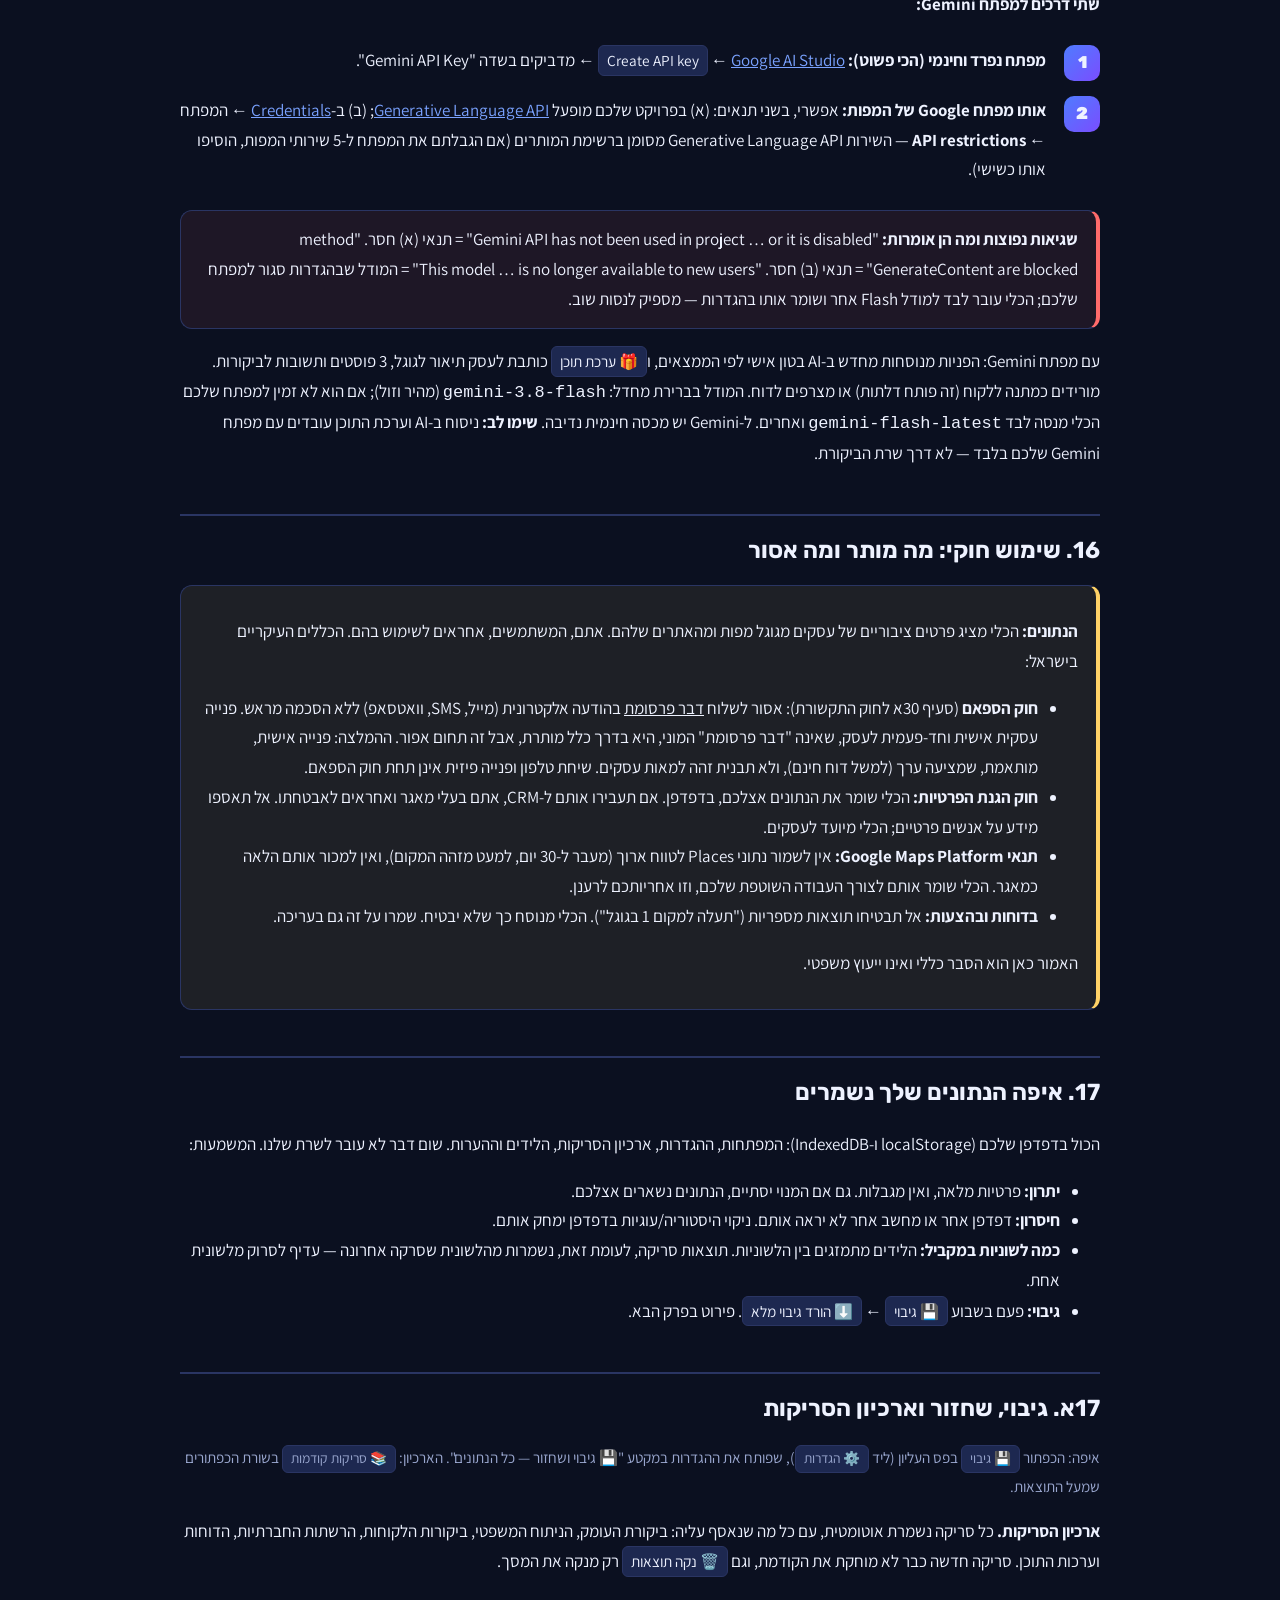
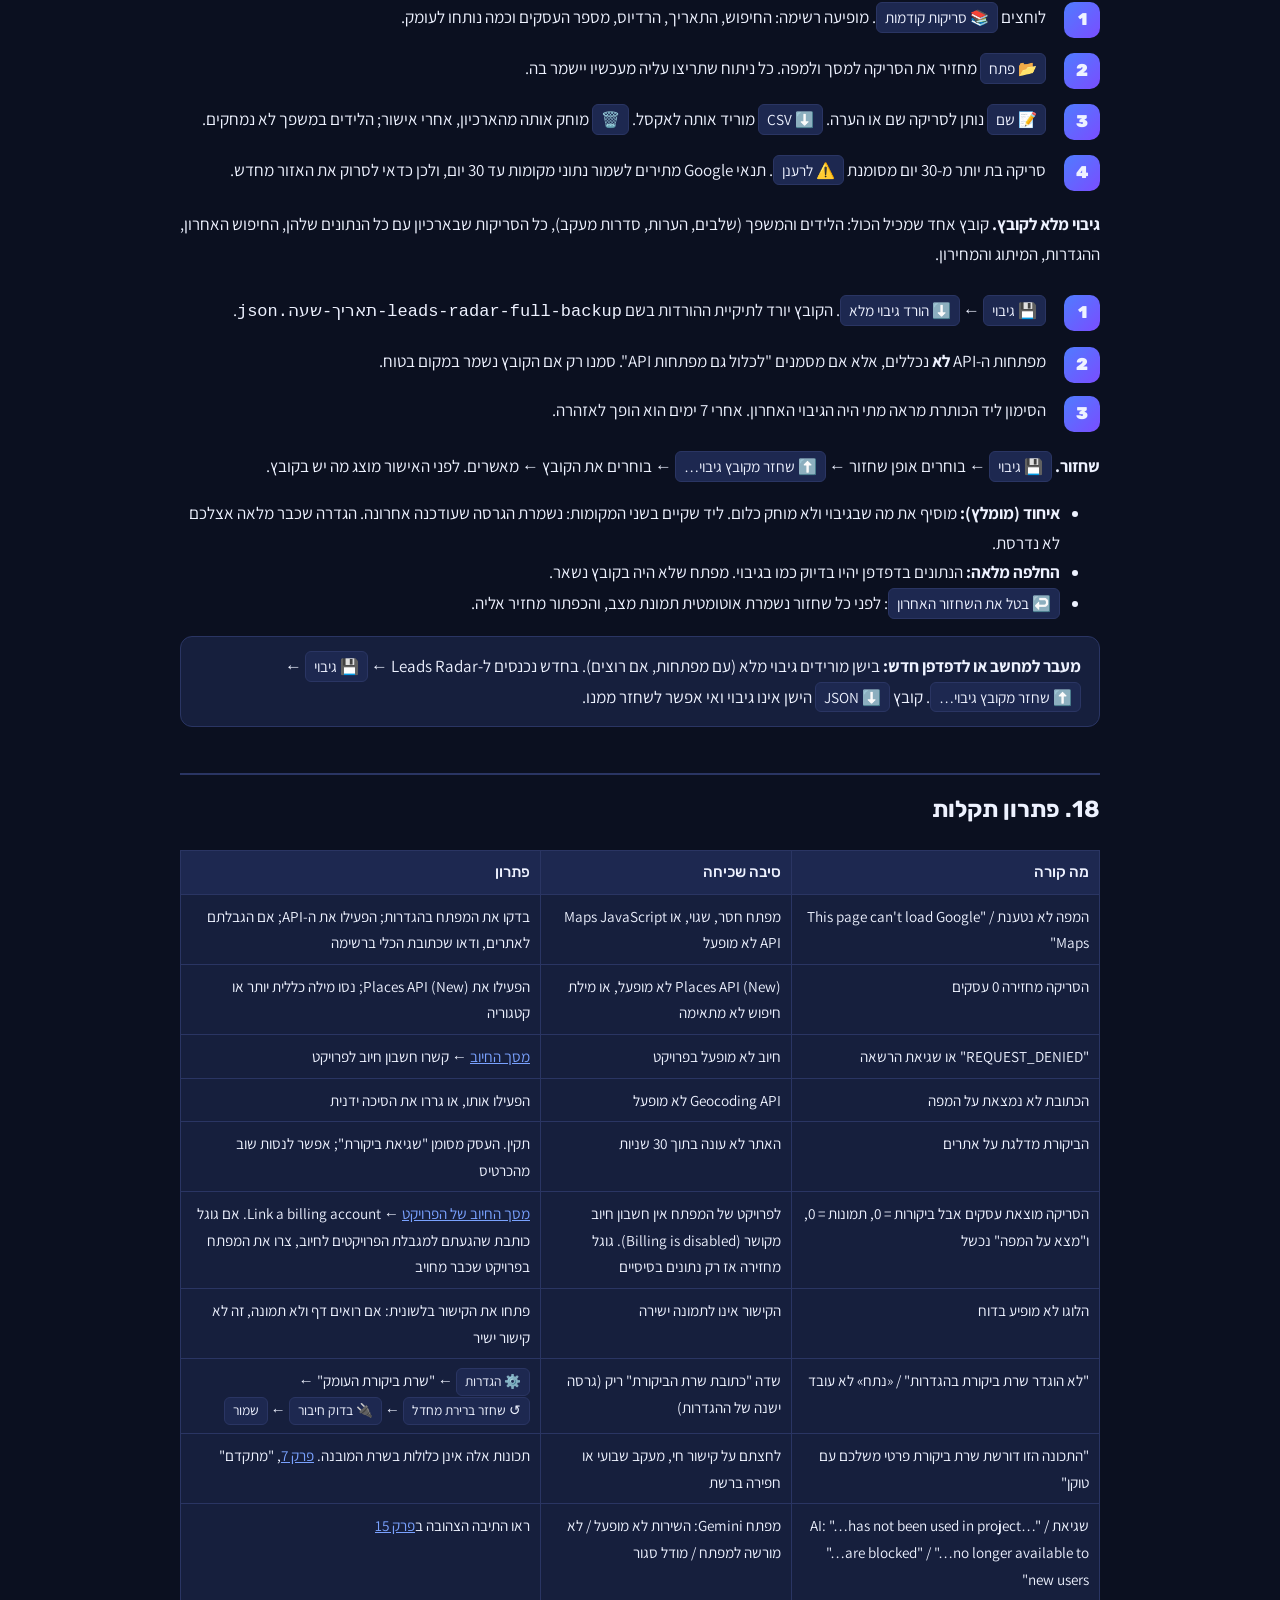
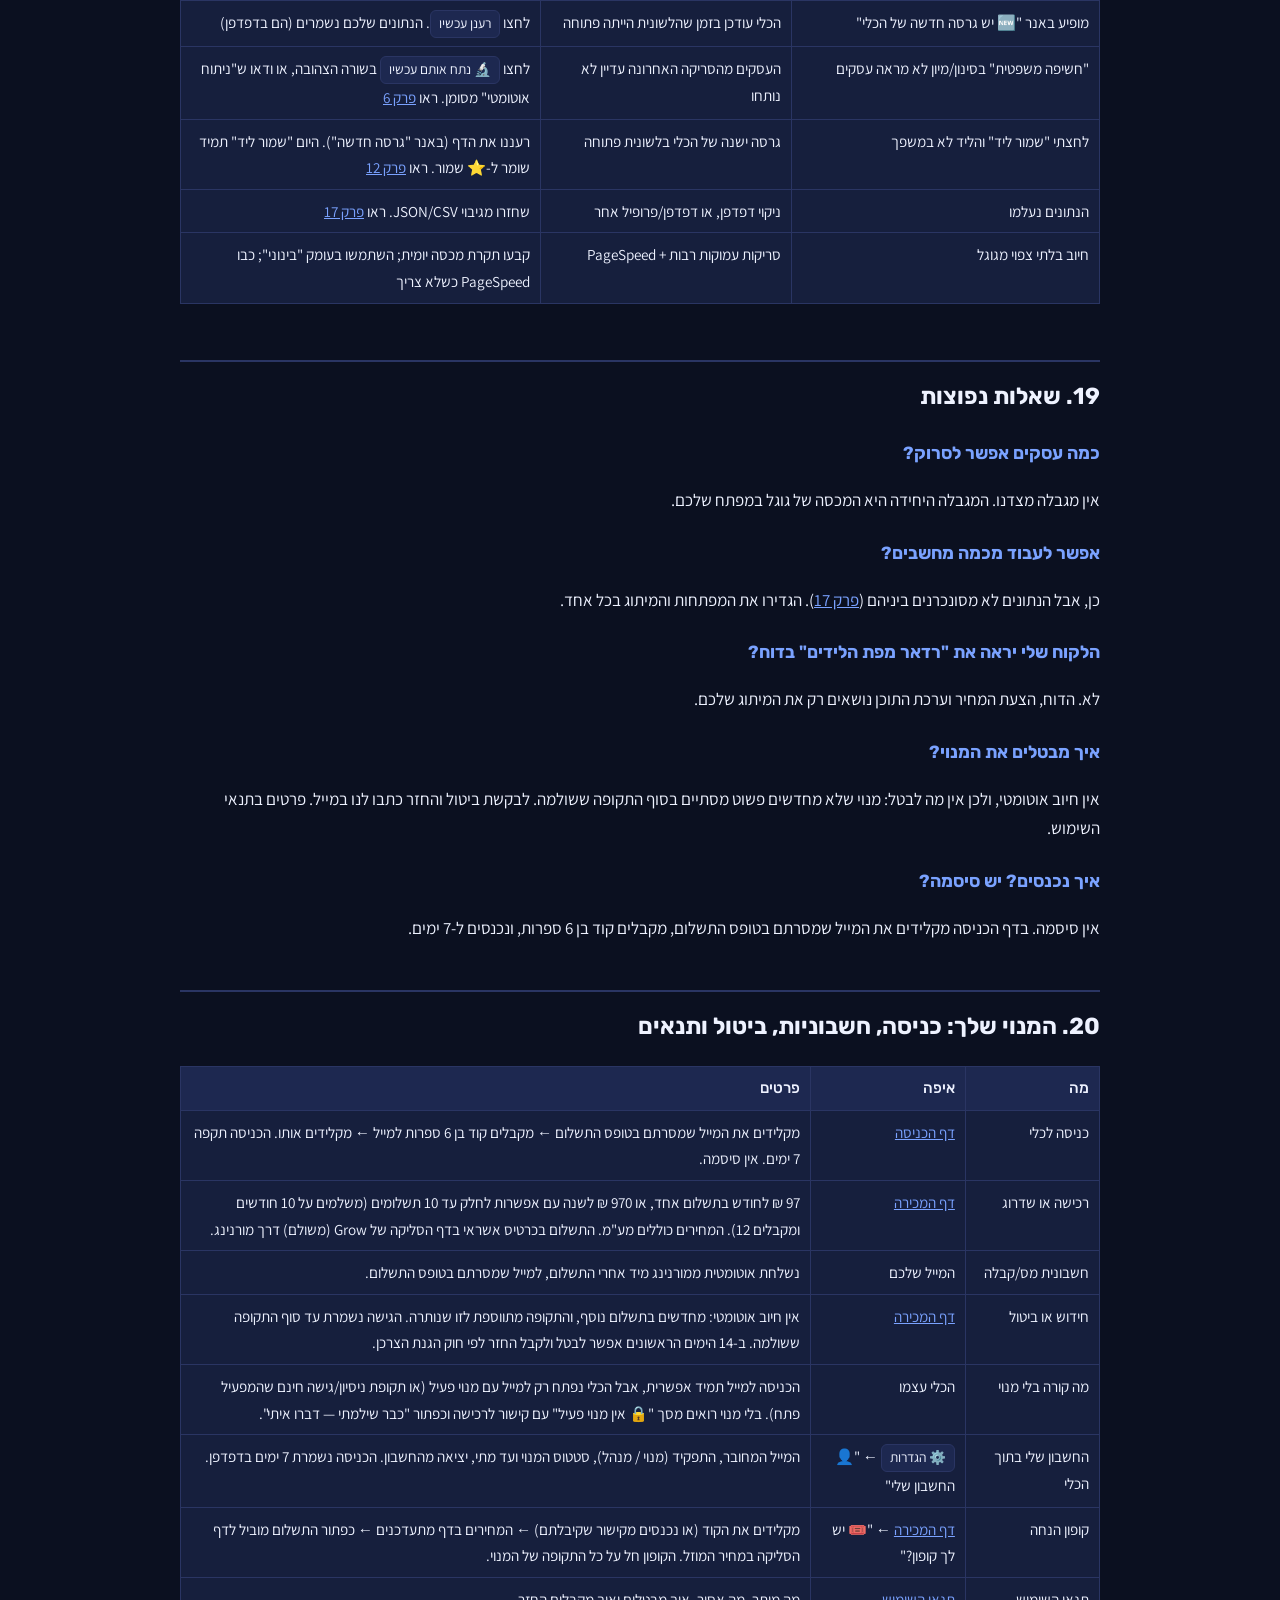
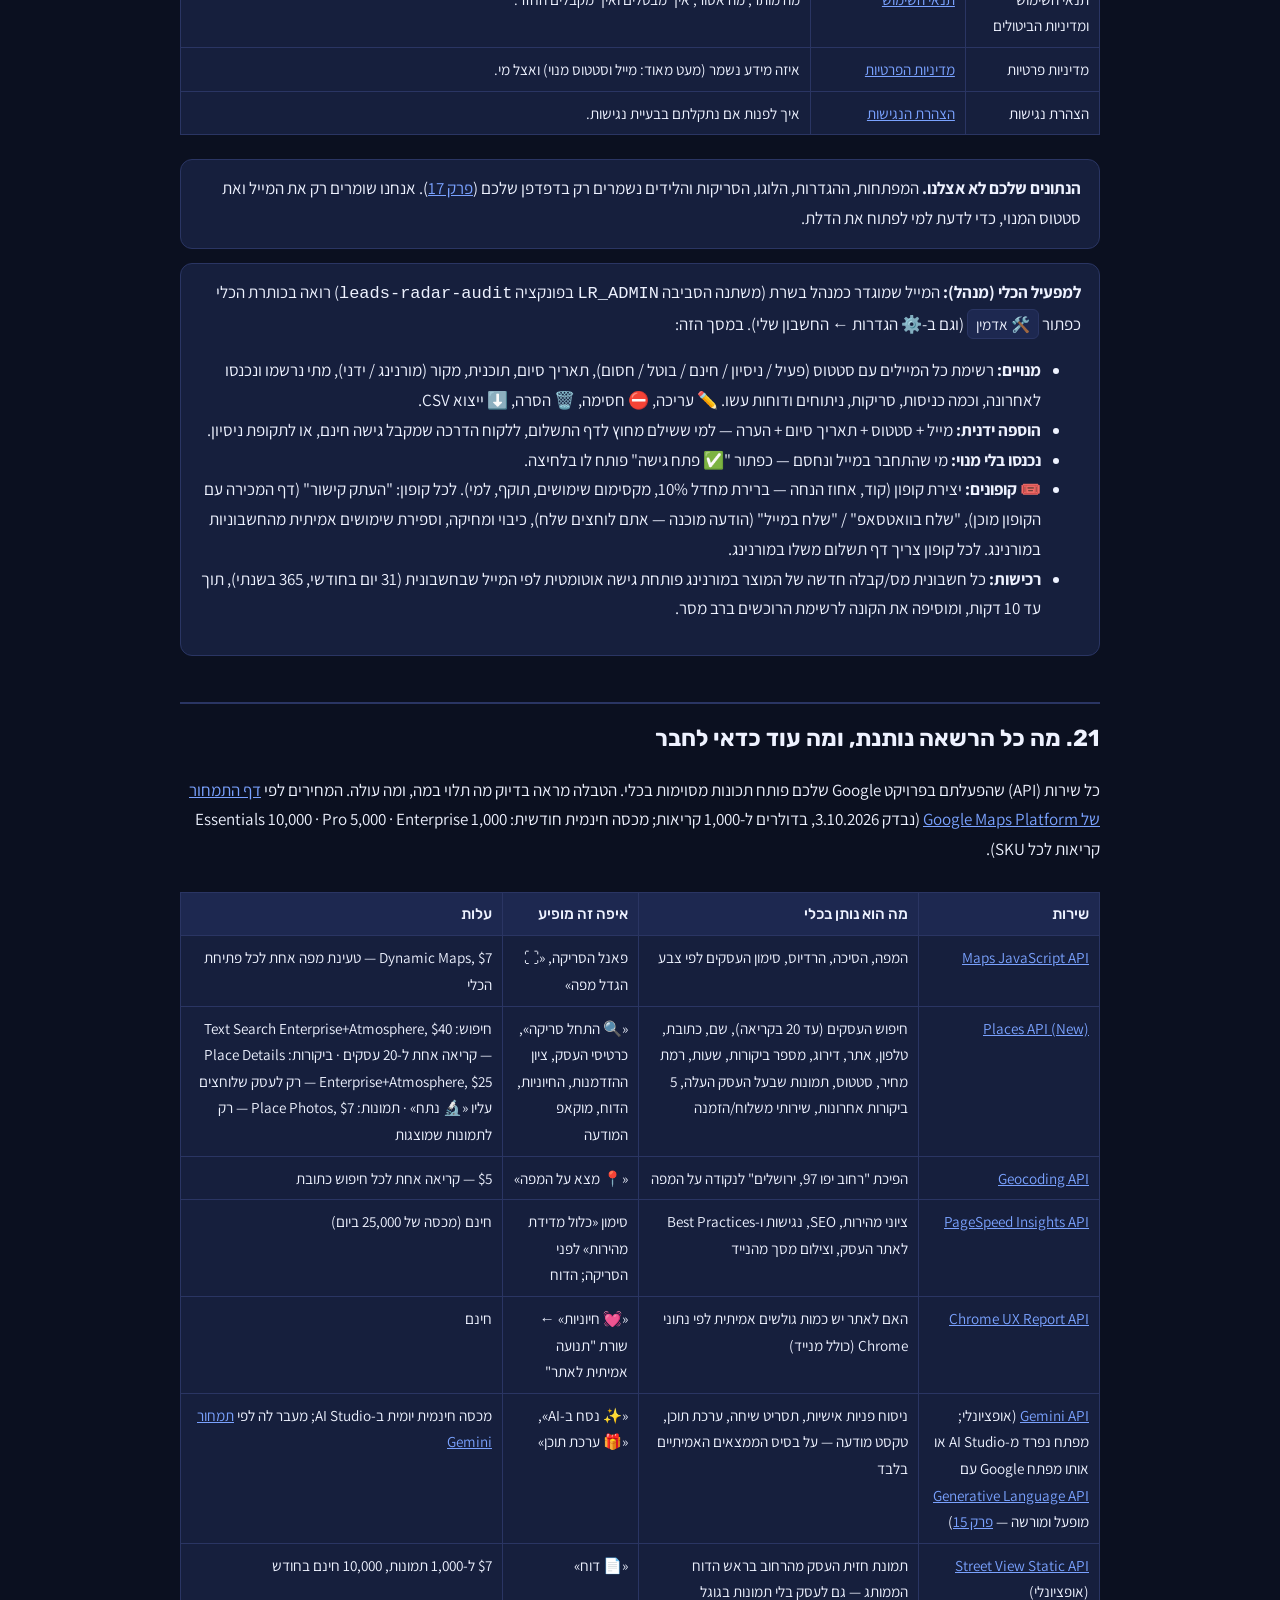
==== commit 712b8dde: "Full backup & restore of ALL data + scan archive - 📚 Scan archive (IndexedDB): every scan is kept wi" ====
--- a/help.html
+++ b/help.html
@@ -132,6 +132,7 @@
 <li><a href="#ai">ניסוח ב-AI וערכת תוכן (Gemini)</a></li>
 <li><a href="#law">שימוש חוקי: מה מותר ומה אסור</a></li>
 <li><a href="#data">איפה הנתונים שלך נשמרים</a></li>
+<li style="list-style:none"><a href="#backup">17א. גיבוי, שחזור וארכיון הסריקות</a></li>
 <li><a href="#trouble">פתרון תקלות</a></li>
 <li><a href="#faq">שאלות נפוצות</a></li>
 <li><a href="#account">המנוי שלך: כניסה, חשבוניות, ביטול ותנאים</a></li>
@@ -303,7 +304,8 @@
 <h2 id="export">14. ייצוא, Webhook ו-CRM</h2>
 <ul>
 <li><span class="btn">⬇️ CSV לאקסל</span>: כל התוצאות, עם כל השדות, לפתיחה באקסל או Google Sheets.</li>
-<li><span class="btn">⬇️ JSON</span>: לגיבוי או לעיבוד.</li>
+<li><span class="btn">⬇️ JSON</span>: טבלת התוצאות של הסריקה שעל המסך, לעיבוד בכלים אחרים. <b>זה לא גיבוי</b> — לגיבוי של הכול: <a href="#backup">פרק 17א</a>.</li>
+<li><span class="btn">📚 סריקות קודמות</span> ← <span class="btn">⬇️ CSV</span>: טבלה של כל סריקה ישנה מהארכיון.</li>
 <li><span class="btn">🔗 שלח חמים ל-Webhook</span>: שולח את הלידים החמים (70+) לכתובת שהגדרתם ב<span class="btn">⚙️ הגדרות</span> ← "Webhook". ב-Make, Zapier או n8n יוצרים Webhook, מדביקים את הכתובת, ומשם מעבירים ל-CRM, לגיליון או למייל. קישורי הדרכה נמצאים בהגדרות מתחת לשדה.</li>
 </ul>
 
@@ -330,13 +332,36 @@
 </div>
 
 <h2 id="data">17. איפה הנתונים שלך נשמרים</h2>
-<p>הכול בדפדפן שלכם (localStorage): המפתחות, ההגדרות, הסריקות, הלידים וההערות. שום דבר לא עובר לשרת שלנו. המשמעות:</p>
+<p>הכול בדפדפן שלכם (localStorage ו-IndexedDB): המפתחות, ההגדרות, ארכיון הסריקות, הלידים וההערות. שום דבר לא עובר לשרת שלנו. המשמעות:</p>
 <ul>
 <li><b>יתרון:</b> פרטיות מלאה, ואין מגבלות. גם אם המנוי יסתיים, הנתונים נשארים אצלכם.</li>
 <li><b>חיסרון:</b> דפדפן אחר או מחשב אחר לא יראה אותם. ניקוי היסטוריה/עוגיות בדפדפן ימחק אותם.</li>
 <li><b>כמה לשוניות במקביל:</b> הלידים מתמזגים בין הלשוניות. תוצאות סריקה, לעומת זאת, נשמרות מהלשונית שסרקה אחרונה — עדיף לסרוק מלשונית אחת.</li>
-<li><b>גיבוי:</b> פעם בשבוע <span class="btn">⬇️ JSON</span> לתוצאות, ו<span class="btn">⬇️ ייצוא הלידים ל-CSV</span> במשפך. את ההגדרות אפשר לרשום במסמך פרטי.</li>
-</ul>
+<li><b>גיבוי:</b> פעם בשבוע <span class="btn">💾 גיבוי</span> ← <span class="btn">⬇️ הורד גיבוי מלא</span>. פירוט בפרק הבא.</li>
+</ul>
+
+<h2 id="backup">17א. גיבוי, שחזור וארכיון הסריקות</h2>
+<p class="where">איפה: הכפתור <span class="btn">💾 גיבוי</span> בפס העליון (ליד <span class="btn">⚙️ הגדרות</span>), שפותח את ההגדרות במקטע "💾 גיבוי ושחזור — כל הנתונים". הארכיון: <span class="btn">📚 סריקות קודמות</span> בשורת הכפתורים שמעל התוצאות.</p>
+<p><b>ארכיון הסריקות.</b> כל סריקה נשמרת אוטומטית, עם כל מה שנאסף עליה: ביקורת העומק, הניתוח המשפטי, ביקורות הלקוחות, הרשתות החברתיות, הדוחות וערכות התוכן. סריקה חדשה כבר לא מוחקת את הקודמת, וגם <span class="btn">🗑️ נקה תוצאות</span> רק מנקה את המסך.</p>
+<ol class="steps">
+<li>לוחצים <span class="btn">📚 סריקות קודמות</span>. מופיעה רשימה: החיפוש, התאריך, הרדיוס, מספר העסקים וכמה נותחו לעומק.</li>
+<li><span class="btn">📂 פתח</span> מחזיר את הסריקה למסך ולמפה. כל ניתוח שתריצו עליה מעכשיו יישמר בה.</li>
+<li><span class="btn">📝 שם</span> נותן לסריקה שם או הערה. <span class="btn">⬇️ CSV</span> מוריד אותה לאקסל. <span class="btn">🗑️</span> מוחק אותה מהארכיון, אחרי אישור; הלידים במשפך לא נמחקים.</li>
+<li>סריקה בת יותר מ-30 יום מסומנת <span class="btn">⚠️ לרענן</span>. תנאי Google מתירים לשמור נתוני מקומות עד 30 יום, ולכן כדאי לסרוק את האזור מחדש.</li>
+</ol>
+<p><b>גיבוי מלא לקובץ.</b> קובץ אחד שמכיל הכול: הלידים והמשפך (שלבים, הערות, סדרות מעקב), כל הסריקות שבארכיון עם כל הנתונים שלהן, החיפוש האחרון, ההגדרות, המיתוג והמחירון.</p>
+<ol class="steps">
+<li><span class="btn">💾 גיבוי</span> ← <span class="btn">⬇️ הורד גיבוי מלא</span>. הקובץ יורד לתיקיית ההורדות בשם <code>leads-radar-full-backup-תאריך-שעה.json</code>.</li>
+<li>מפתחות ה-API <b>לא</b> נכללים, אלא אם מסמנים "לכלול גם מפתחות API". סמנו רק אם הקובץ נשמר במקום בטוח.</li>
+<li>הסימון ליד הכותרת מראה מתי היה הגיבוי האחרון. אחרי 7 ימים הוא הופך לאזהרה.</li>
+</ol>
+<p><b>שחזור.</b> <span class="btn">💾 גיבוי</span> ← בוחרים אופן שחזור ← <span class="btn">⬆️ שחזר מקובץ גיבוי…</span> ← בוחרים את הקובץ ← מאשרים. לפני האישור מוצג מה יש בקובץ.</p>
+<ul>
+<li><b>איחוד (מומלץ):</b> מוסיף את מה שבגיבוי ולא מוחק כלום. ליד שקיים בשני המקומות: נשמרת הגרסה שעודכנה אחרונה. הגדרה שכבר מלאה אצלכם לא נדרסת.</li>
+<li><b>החלפה מלאה:</b> הנתונים בדפדפן יהיו בדיוק כמו בגיבוי. מפתח שלא היה בקובץ נשאר.</li>
+<li><span class="btn">↩️ בטל את השחזור האחרון</span>: לפני כל שחזור נשמרת אוטומטית תמונת מצב, והכפתור מחזיר אליה.</li>
+</ul>
+<div class="box"><b>מעבר למחשב או לדפדפן חדש:</b> בישן מורידים גיבוי מלא (עם מפתחות, אם רוצים). בחדש נכנסים ל-Leads Radar ← <span class="btn">💾 גיבוי</span> ← <span class="btn">⬆️ שחזר מקובץ גיבוי…</span>. קובץ <span class="btn">⬇️ JSON</span> הישן אינו גיבוי ואי אפשר לשחזר ממנו.</div>
 
 <h2 id="trouble">18. פתרון תקלות</h2>
 <div class="scroll"><table>
